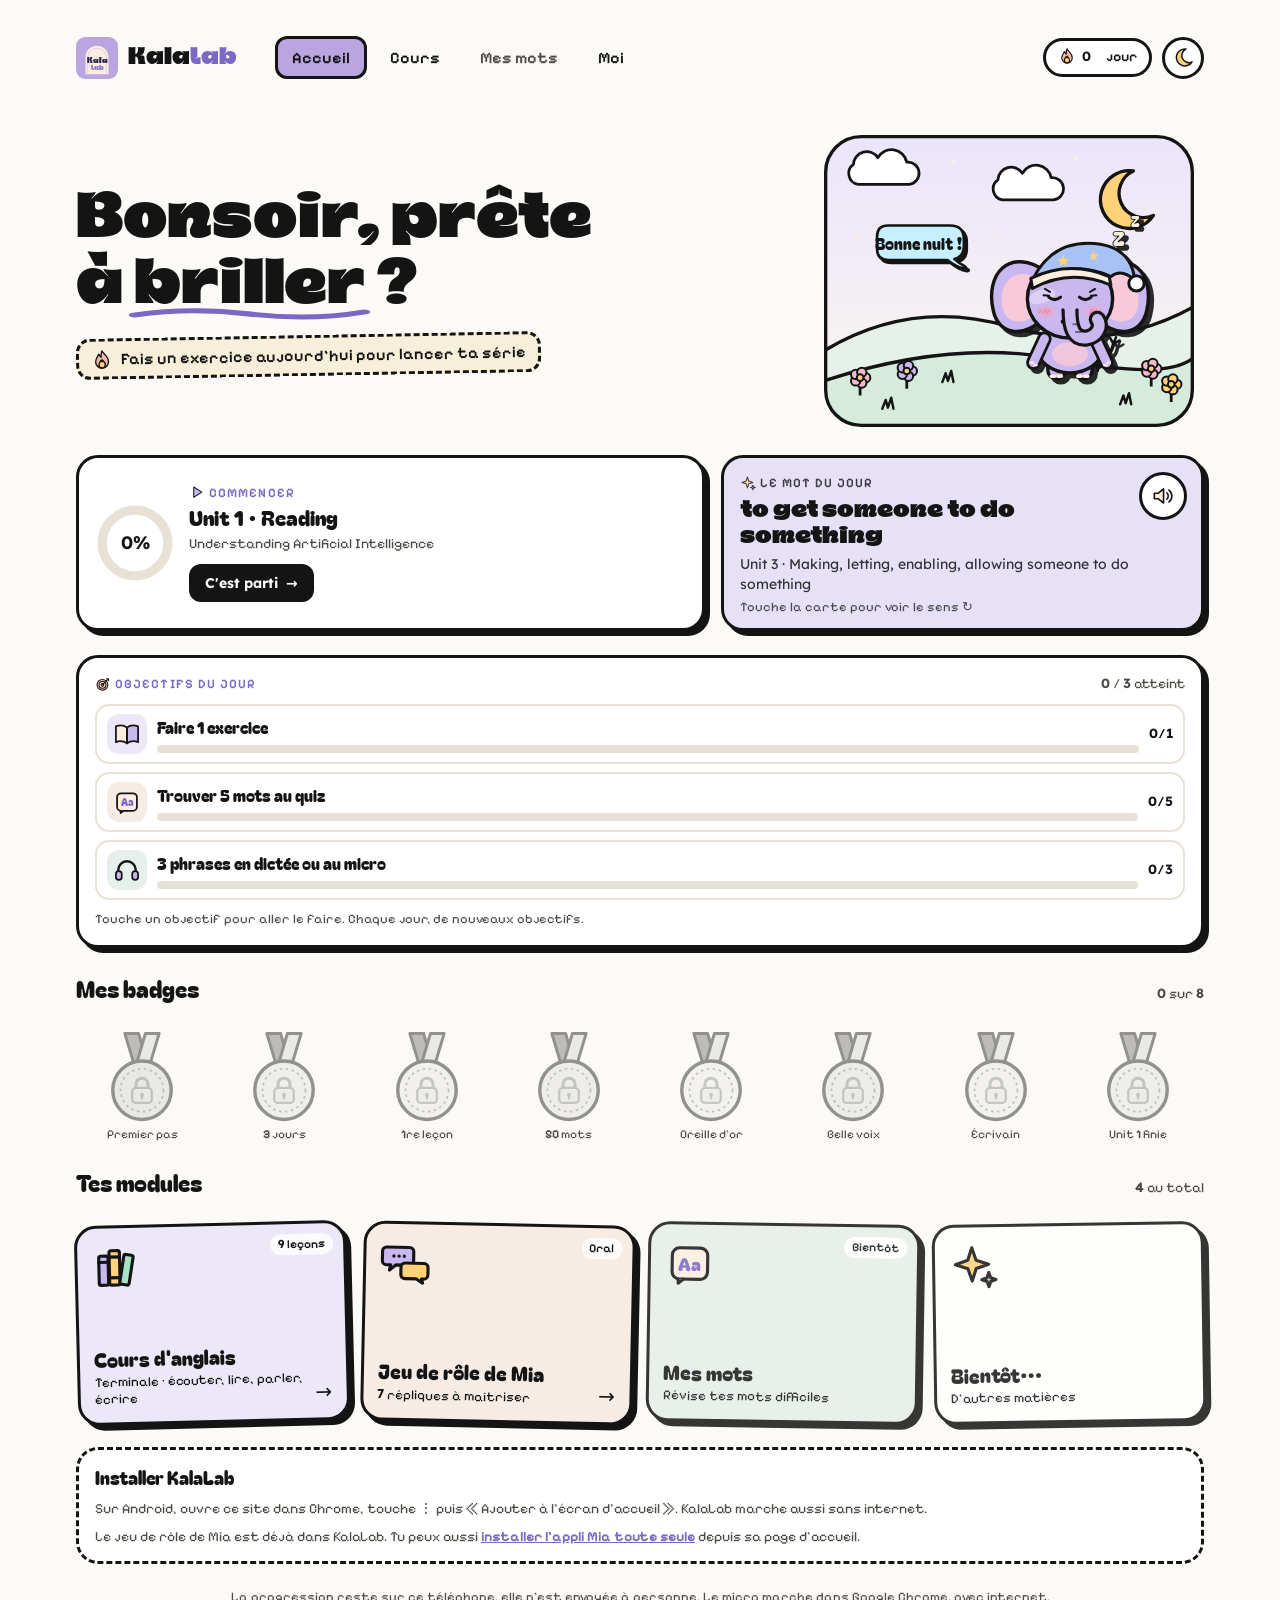
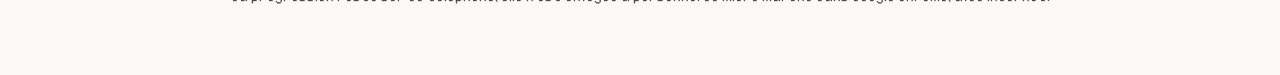
==== index.html @ b2f55d46 "Étape 2 : la page « Moi » Prénom (partagé avec la page de Mia), photo gardée sur le téléphone, choix" ====
<!DOCTYPE html>
<html lang="fr">
<head>
<meta charset="utf-8">
<meta name="viewport" content="width=device-width, initial-scale=1, viewport-fit=cover">
<title>KalaLab</title>
<meta name="description" content="KalaLab, le labo pour apprendre : cours d'anglais de Terminale et jeu de rôle de Mia.">
<meta name="theme-color" content="#fbfaf7" media="(prefers-color-scheme: light)">
<meta name="theme-color" content="#262d3b" media="(prefers-color-scheme: dark)">
<link rel="manifest" href="manifest.webmanifest">
<link rel="icon" href="icons/kalalab-192.png">
<link rel="apple-touch-icon" href="icons/kalalab-apple-touch.png">
<meta name="apple-mobile-web-app-title" content="KalaLab">
<script>
  // Old links to Mia's page (#sons, #son-3, #transfert=…) now open mia.html.
  if (location.hash.length > 1) location.replace("mia.html" + location.hash);
  // the theme chosen by hand wins over the phone's setting
  try { const t = localStorage.getItem("kalalab.theme"); if (t === "dark" || t === "light") document.documentElement.dataset.theme = t; } catch (e) {}
</script>
<link rel="preload" href="fonts/cikutra-black.otf" as="font" type="font/otf" crossorigin>
<link rel="stylesheet" href="css/kalalab.css">
</head>
<body>
<div class="app">
  <header class="top">
    <svg class="mark" viewBox="0 0 300 300" aria-hidden="true"><rect width="300" height="300" rx="66" fill="#b9a6e0"/><path d="M68 266 v-122 a82 82 0 0 1 164 0 v122z" fill="#fbeee0"/><path d="M84 266 v-120 a66 66 0 0 1 132 0 v120" fill="none" stroke="#b9a6e0" stroke-width="3"/><text x="150" y="186" text-anchor="middle" font-family="Cikutra" font-weight="900" font-size="54" fill="#2e2350">Kala</text><text x="150" y="238" text-anchor="middle" font-family="Cikutra" font-weight="900" font-size="46" fill="#8e7cc3">Lab</text></svg>
    <div class="brand">Kala<span>Lab</span></div>
    <nav class="topnav" aria-label="Menu">
      <a aria-current="page" href="./">Accueil</a><a href="anglais/">Cours</a><button data-soon="Mes mots">Mes mots</button><a href="moi.html">Moi</a>
    </nav>
    <div class="spacer"></div>
    <div class="pill" id="streakPill" title="Jours d'affilée"><span class="flame"><i data-ic="flame"></i></span> <span id="streakN">0</span>&nbsp;<span id="streakWord">jour</span></div>
    <button class="theme" id="theme" aria-label="Passer en mode sombre"></button>
  </header>

  <section class="hero" data-replay>
    <h1 id="hello">Salut, prête à <span class="hl">briller<svg viewBox="0 0 100 16" preserveAspectRatio="none" aria-hidden="true"><path d="M2 10 Q25 2 50 9 T98 7" fill="none" stroke-width="5" stroke-linecap="round"/></svg></span> ?</h1>
    <div class="stage" id="stage">
      <div class="kcorner" id="kcorner" aria-hidden="true"></div>
      <button class="hero-kali" id="heroKali" aria-label="Kali, toucher pour la faire sauter"></button>
      <span class="bubble" id="bubble"><svg viewBox="0 0 120 64" aria-hidden="true"><path d="M16 3 H88 Q104 3 104 19 V27 Q104 39 93 42 Q98.5 47 104.5 50 Q108.5 52 104 52.6 Q95.5 51.5 85 43 H16 Q3 43 3 30 V16 Q3 3 16 3 Z" style="fill: var(--sky); stroke: #141414" stroke-width="3" stroke-linejoin="round"/></svg><span class="bt" id="bubbleText">Hello!</span></span>
    </div>
    <p class="streak"><i data-ic="flame"></i><span id="streakMsg">Fais un exercice aujourd'hui pour lancer ta série</span></p>
  </section>

  <div class="cols">
    <a class="resume sticker" id="resume" data-replay href="anglais/">
      <span class="ring"><svg viewBox="0 0 78 78" aria-hidden="true"><circle class="track" cx="39" cy="39" r="32" fill="none" stroke-width="9"/><circle class="val" id="ring" cx="39" cy="39" r="32" fill="none" stroke-width="9" stroke-linecap="round"/></svg><b id="pct">0%</b></span>
      <span>
        <span class="eyebrow" style="display:block"><i data-ic="play"></i> <span id="resumeKicker">Commencer</span></span>
        <span class="ttl" id="resumeTitle">Unit 1 · Reading</span>
        <small id="resumeSub">Understanding Artificial Intelligence</small><br>
        <span class="go" id="resumeGo">C'est parti <span class="arr">→</span></span>
      </span>
    </a>
    <div class="flip" id="flip">
      <div class="flip-inner">
        <div class="face front" id="front" role="button" tabindex="0" aria-label="Le mot du jour. Toucher pour voir le sens.">
          <p class="eyebrow"><i data-ic="sparkle"></i> Le mot du jour</p>
          <p class="word" id="wodWord">…</p>
          <p class="ipa" id="wodLesson"></p>
          <p class="hint">Touche la carte pour voir le sens ↻</p>
          <button class="play" id="wodSay" aria-label="Écouter le mot"><i data-ic="speaker"></i></button>
        </div>
        <div class="face back" id="back" role="button" tabindex="-1" aria-label="Retourner la carte">
          <p class="eyebrow">Ça veut dire…</p>
          <p class="word" style="font-size:20px" id="wodDef"></p>
          <p class="ipa" id="wodEx"></p>
          <p class="hint">Touche pour retourner ↻</p>
          <button class="play" id="wodSayEx" aria-label="Écouter la phrase"><i data-ic="speaker"></i></button>
        </div>
      </div>
    </div>
  </div>

  <section class="goals sticker" id="goals" data-replay>
    <div class="goals-head"><p class="eyebrow"><i data-ic="target"></i> Objectifs du jour</p><small id="goalCount">0 / 3</small></div>
    <div class="goal-list" id="goalList"></div>
    <p class="goal-hint">Touche un objectif pour aller le faire. Chaque jour, de nouveaux objectifs.</p>
  </section>

  <div class="sec"><h2>Mes badges</h2><small id="badgeCount">0 sur 8</small></div>
  <div class="badges" id="badges"></div>

  <div class="sec"><h2>Tes modules</h2><small>4 au total</small></div>
  <div class="grid" data-replay>
    <a class="tile sticker" href="anglais/"><span class="tag" id="lessonCount">9 leçons</span><span class="ic"><i data-ic="books"></i></span><span><span class="ttl">Cours d'anglais</span><p>Terminale · écouter, lire, parler, écrire</p></span><span class="arr">→</span></a>
    <a class="tile sticker" href="mia.html"><span class="tag">Oral</span><span class="ic"><i data-ic="dialogue"></i></span><span><span class="ttl">Jeu de rôle de Mia</span><p>7 répliques à maîtriser</p></span><span class="arr">→</span></a>
    <button class="tile sticker soon" data-soon="Mes mots"><span class="tag">Bientôt</span><span class="ic"><i data-ic="letters"></i></span><span><span class="ttl">Mes mots</span><p>Révise tes mots difficiles</p></span></button>
    <button class="tile sticker soon" data-soon="D'autres matières"><span class="ic"><i data-ic="sparkle"></i></span><span><span class="ttl">Bientôt…</span><p>D'autres matières</p></span></button>
  </div>

  <div class="install-card" id="installCard">
    <div class="row2"><b>Installer KalaLab</b><button class="go" id="installBtn" hidden>Installer <span class="arr">→</span></button></div>
    <p id="installHow">Sur Android, ouvre ce site dans Chrome, touche ⋮ puis « Ajouter à l'écran d'accueil ». KalaLab marche aussi sans internet.</p>
    <p>Le jeu de rôle de Mia est déjà dans KalaLab. Tu peux aussi <a href="mia.html">installer l'appli Mia toute seule</a> depuis sa page d'accueil.</p>
  </div>
  <p class="foot">La progression reste sur ce téléphone, elle n'est envoyée à personne. Le micro marche dans Google Chrome, avec internet.</p>
</div>

<nav class="nav" aria-label="Menu">
  <span class="dot" id="dot"></span>
  <a aria-current="page" href="./"><b><i data-ic="home"></i></b>Accueil</a>
  <a href="anglais/"><b><i data-ic="books"></i></b>Cours</a>
  <button data-soon="Mes mots"><b><i data-ic="letters"></i></b>Mes mots</button>
  <a href="moi.html"><b id="navMe"><i data-ic="user"></i></b>Moi</a>
</nav>
<div class="reward" id="reward" hidden>
  <div class="reward-card" role="dialog" aria-modal="true" aria-labelledby="rewardTitle">
    <div class="rk" id="rewardKali"></div>
    <div class="rb" id="rewardBadge"></div>
    <h3 id="rewardTitle">Badge débloqué !</h3>
    <p id="rewardText"></p>
    <button class="go" id="rewardOk">Merci Kali ! <span class="arr">→</span></button>
  </div>
</div>
<div class="toast" id="toast" role="status" aria-live="polite"></div>
<canvas id="confetti" aria-hidden="true"></canvas>

<script src="js/icons.js"></script>
<script src="js/kali.js"></script>
<script src="js/activity.js"></script>
<script src="anglais/lessons.js"></script>
<script>
"use strict";
const $ = (s) => document.querySelector(s);
const root = document.documentElement;
const reduce = matchMedia("(prefers-reduced-motion: reduce)").matches;
document.head.insertAdjacentHTML("beforeend", `<style>${KALI_CSS}</style>`);
paintIcons();

let tt;
function toast(msg) { const t = $("#toast"); t.textContent = msg; fixDigits(t); t.classList.add("show"); clearTimeout(tt); tt = setTimeout(() => t.classList.remove("show"), 2200); }

// ---- light / dark: follows the phone; the moon button switches by hand and is remembered
const isDark = () => root.dataset.theme ? root.dataset.theme === "dark" : matchMedia("(prefers-color-scheme: dark)").matches;
const paintTheme = () => { const d = isDark(); $("#theme").innerHTML = icon(d ? "sun" : "moon"); $("#theme").setAttribute("aria-label", d ? "Passer en mode clair" : "Passer en mode sombre"); };
paintTheme();
$("#theme").addEventListener("click", () => {
  root.dataset.theme = isDark() ? "light" : "dark"; KL.write("theme", root.dataset.theme);
  try { localStorage.setItem("kalalab.theme", root.dataset.theme); } catch (e) {}
  $("#theme").classList.toggle("spin"); paintTheme(); document.body.classList.toggle("night", isDark() || late); toast(isDark() ? "Mode sombre" : "Mode clair");
});
matchMedia("(prefers-color-scheme: dark)").addEventListener("change", paintTheme);

// ---- greeting and Kali (she sleeps late in the evening)
const name = KL.firstName(), hour = new Date().getHours(), late = hour >= 21 || hour < 5;
const fem = KL.read("genre", "f") !== "m";
$("#hello").firstChild.textContent = (late ? "Bonsoir" : "Salut") + (name ? " " + name : "") + (fem ? ", prête à " : ", prêt à ");
$("#bubbleText").textContent = late ? "Bonne nuit !" : "Hello!"; $("#bubble").classList.toggle("long", late);
$("#heroKali").innerHTML = kali(late ? "dodo" : KL.read("outfit", "bonjour"));
$("#heroKali").addEventListener("click", () => kaliCheer($("#heroKali .kali")));


// ---- Kali's corner (shown when chosen): an island on phones, a little meadow on computers
const flower = (x, y, c) => `<g class="kc-flower"><path d="M${x} ${y} v-14" stroke="#141414" stroke-width="2.5"/><g transform="translate(${x} ${y - 16})">${[0, 72, 144, 216, 288].map((a) => `<circle cx="${(5 * Math.cos(a * Math.PI / 180)).toFixed(1)}" cy="${(5 * Math.sin(a * Math.PI / 180)).toFixed(1)}" r="4.2" fill="${c}" stroke="#141414" stroke-width="1.8"/>`).join("")}<circle r="3" fill="#ffd27a" stroke="#141414" stroke-width="1.8"/></g></g>`;
const tuft = (x, y) => `<path d="M${x} ${y} l3 -8 l2 7 l3 -9 l2 10" fill="none" stroke="#141414" stroke-width="2.2" stroke-linecap="round" stroke-linejoin="round"/>`;
const cloud = (x, y, cls) => `<g class="kc-cloud ${cls}"><path d="M${x} ${y} a12 12 0 0 1 22 -6 a14 14 0 0 1 26 4 a10 10 0 0 1 2 20 h-46 a10 10 0 0 1 -4 -18 z" fill="#fff" stroke="#141414" stroke-width="2.5" stroke-linejoin="round"/></g>`;
$("#kcorner").innerHTML = `
<svg class="kc-mob" viewBox="0 0 400 214" preserveAspectRatio="xMidYMax slice">
  <defs><linearGradient id="kcSkyM" x1="0" y1="0" x2="0" y2="1"><stop offset="0" class="kc-s1"/><stop offset="1" class="kc-s2"/></linearGradient>
    <radialGradient id="kcGlow"><stop offset="0" stop-color="#ffd27a" stop-opacity=".55"/><stop offset="1" stop-color="#ffd27a" stop-opacity="0"/></radialGradient></defs>
  <rect width="400" height="214" fill="url(#kcSkyM)"/>
  <g class="kc-sun"><circle cx="318" cy="52" r="46" fill="url(#kcGlow)"/><g class="rays"><path d="M318 22 v-10 M318 82 v10 M288 52 h-10 M348 52 h10 M297 31 l-7 -7 M339 73 l7 7 M339 31 l7 -7 M297 73 l-7 7" stroke="#141414" stroke-width="3" stroke-linecap="round"/></g><circle cx="318" cy="52" r="18" fill="#ffd27a" stroke="#141414" stroke-width="3"/></g>
  <g class="kc-moon"><path d="M322 30 a22 22 0 1 0 16 34 a17 17 0 0 1 -16 -34 z" fill="#ffd27a" stroke="#141414" stroke-width="3" stroke-linejoin="round"/></g>
  <g class="kc-stars" fill="#fbeee0"><circle cx="70" cy="40" r="2.4"/><circle cx="130" cy="22" r="2"/><circle cx="250" cy="30" r="2.4"/><circle cx="370" cy="110" r="2"/><circle cx="40" cy="100" r="1.8"/></g>
  ${cloud(16, 28, "")}${cloud(214, 28, "two")}
  <path class="kc-h2" d="M-10 170 Q90 128 200 150 T410 140 V214 H-10 Z" stroke="#141414" stroke-width="3" stroke-linejoin="round"/>
  <path class="kc-h1" d="M-10 192 Q110 160 230 178 T410 176 V214 H-10 Z" stroke="#141414" stroke-width="3" stroke-linejoin="round"/>
  ${flower(70, 200, "var(--petal)")}${flower(110, 192, "#c9b8f0")}${flower(330, 196, "var(--petal)")}${flower(360, 204, "#ffd27a")}
  ${tuft(150, 190)}${tuft(40, 206)}${tuft(300, 194)}
</svg>
<svg class="kc-desk" viewBox="0 0 340 270">
  <defs><clipPath id="kcClip"><rect x="5" y="5" width="330" height="260" rx="32"/></clipPath>
    <linearGradient id="kcSky" x1="0" y1="0" x2="0" y2="1"><stop offset="0" class="kc-s1"/><stop offset="1" class="kc-s2"/></linearGradient></defs>
  <rect x="5" y="5" width="330" height="260" rx="32" fill="url(#kcSky)"/>
  <g clip-path="url(#kcClip)">
    <g class="kc-sun"><g class="rays"><path d="M276 26 v-12 M276 94 v12 M242 60 h-12 M310 60 h12 M252 36 l-8 -8 M300 84 l8 8 M300 36 l8 -8 M252 84 l-8 8" stroke="#141414" stroke-width="3" stroke-linecap="round"/></g><circle cx="276" cy="60" r="22" fill="#ffd27a" stroke="#141414" stroke-width="3"/></g>
    <g class="kc-moon"><path d="M282 36 a26 26 0 1 0 18 40 a20 20 0 0 1 -18 -40 z" fill="#ffd27a" stroke="#141414" stroke-width="3" stroke-linejoin="round"/></g>
    <g class="kc-stars" fill="#fbeee0"><circle cx="60" cy="40" r="2.5"/><circle cx="120" cy="28" r="2"/><circle cx="190" cy="50" r="2.5"/><circle cx="230" cy="24" r="2"/><circle cx="34" cy="96" r="2"/><circle cx="160" cy="92" r="1.8"/></g>
    ${cloud(30, 30, "")}${cloud(160, 44, "two")}
    <path class="kc-h2" d="M0 200 Q80 150 170 176 T340 156 V270 H0 Z" stroke="#141414" stroke-width="3" stroke-linejoin="round"/>
    <path class="kc-h1" d="M0 226 Q120 186 220 206 T340 200 V270 H0 Z" stroke="#141414" stroke-width="3" stroke-linejoin="round"/>
    ${flower(36, 238, "var(--petal)")}${flower(78, 232, "#c9b8f0")}${flower(298, 230, "var(--petal)")}${flower(316, 244, "#ffd27a")}
    ${tuft(110, 226)}${tuft(56, 250)}${tuft(270, 246)}${tuft(240, 216)}
  </g>
  <rect x="5" y="5" width="330" height="260" rx="32" fill="none" stroke="#141414" stroke-width="3"/>
</svg>`;
if (KL.read("corner", true)) document.body.classList.add("corner");
if (isDark() || late) document.body.classList.add("night");

// ---- the user's photo in the menu
const photo = KL.read("photo", null);
if (photo && /^data:image\/(jpeg|png|webp);base64,/.test(photo)) $("#navMe").innerHTML = `<img class="me-mini" src="${photo}" alt="">`;

// ---- streak
const streak = KL.streak(), today = KL.todayCounts();
const didToday = (today.ex + today.words + today.dict + today.speak + today.write) > 0;
$("#streakN").textContent = streak; $("#streakWord").textContent = streak > 1 ? "jours" : "jour";
$("#streakMsg").textContent = didToday ? (streak > 1 ? `Bravo, ${streak} jours d'affilée ! Ta série continue` : "Bravo, ta série a commencé aujourd'hui !")
  : streak ? `Encore 1 exercice aujourd'hui pour garder ta série de ${streak} jour${streak > 1 ? "s" : ""}` : "Fais un exercice aujourd'hui pour lancer ta série";

// ---- English course progress (same rules as the course page)
let P = {}; try { P = JSON.parse(localStorage.getItem("anglais-progress-v1") || "{}") || {}; } catch (e) {}
function lessonPercent(L) {
  const p = P[L.id]; if (!p) return 0; const parts = [];
  (L.exercises || []).forEach((_, i) => parts.push(((p.ex || {})[i] || 0) / 100));
  if (L.vocab) parts.push((p.vocab || 0) / 100);
  if (L.dictation) parts.push(Object.keys(p.dict || {}).length / L.dictation.length);
  if (L.speak) parts.push(Object.keys(p.speak || {}).length / L.speak.length);
  if (L.writing) parts.push(p.write ? 1 : 0);
  return parts.length ? Math.round(100 * parts.reduce((a, b) => a + Math.min(1, b), 0) / parts.length) : 0;
}
$("#lessonCount").textContent = `${LESSONS.length} leçons`;

// ---- continue card: the last lesson opened, or the first one not finished
const lastId = KL.read("last", null);
let cur = LESSONS.find((l) => l.id === lastId);
if (!cur || lessonPercent(cur) >= 100) cur = LESSONS.find((l) => lessonPercent(l) < 100) || LESSONS[0];
const curPct = lessonPercent(cur), unitNo = cur.unit.replace("u", "");
$("#resume").href = `anglais/#/l/${cur.id}`;
$("#resumeKicker").textContent = curPct ? "Continuer" : "Commencer";
$("#resumeTitle").textContent = `Unit ${unitNo} · ${cur.title.replace(/^Lesson \d+ · /, "")}`;
$("#resumeSub").textContent = cur.topic;
$("#resumeGo").firstChild.textContent = curPct ? "On reprend " : "C'est parti ";
const ring = $("#ring"), pct = $("#pct"), FULL = 201;
let ringTimer;
function playRing() {
  cancelAnimationFrame(ringTimer);
  if (reduce) { ring.style.strokeDashoffset = FULL * (1 - curPct / 100); pct.textContent = curPct + "%"; return; }
  const t0 = performance.now(), dur = 1300;
  (function step(t) { const k = Math.min(1, (t - t0) / dur), v = curPct * (1 - Math.pow(1 - k, 3));
    ring.style.strokeDashoffset = FULL * (1 - v / 100); pct.textContent = Math.round(v) + "%"; if (k < 1) ringTimer = requestAnimationFrame(step); })(t0);
}
playRing();
$("#resume").addEventListener("mouseenter", playRing);

// ---- word of the day: one word from the course, a new one each day
const WORDS = LESSONS.flatMap((l) => (l.vocab || []).map((v) => ({ w: v[0], d: v[1], ex: v[2], lesson: l })));
const dayNo = Math.floor(new Date(KL.today() + "T12:00:00").getTime() / 864e5);
const wod = WORDS[(dayNo * 7) % WORDS.length];
$("#wodWord").textContent = wod.w; $("#wodLesson").textContent = `Unit ${wod.lesson.unit.replace("u", "")} · ${wod.lesson.topic}`;
$("#wodDef").textContent = wod.d; $("#wodEx").textContent = wod.ex ? `« ${wod.ex} »` : "";
if (wod.w.length > 14) $("#wodWord").style.fontSize = "24px";
const flip = $("#flip");
function turn(on) { flip.classList.toggle("on", on); $("#front").tabIndex = on ? -1 : 0; $("#back").tabIndex = on ? 0 : -1; }
$("#front").addEventListener("click", () => turn(true)); $("#back").addEventListener("click", () => turn(false));
["#front", "#back"].forEach((s) => $(s).addEventListener("keydown", (e) => { if (e.target === $(s) && (e.key === "Enter" || e.key === " ")) { e.preventDefault(); turn(s === "#front"); } }));
let voice = null;
const pickVoice = () => { const vs = "speechSynthesis" in window ? speechSynthesis.getVoices() : []; voice = vs.find((v) => /^en[-_]GB/i.test(v.lang)) || vs.find((v) => /^en/i.test(v.lang)) || null; };
if ("speechSynthesis" in window) { pickVoice(); speechSynthesis.onvoiceschanged = pickVoice; }
function say(text, btn) {
  btn.classList.remove("ping"); void btn.offsetWidth; btn.classList.add("ping");
  if (!("speechSynthesis" in window)) return toast("Ce navigateur ne sait pas lire à voix haute. Essaie avec Chrome.");
  speechSynthesis.cancel(); const u = new SpeechSynthesisUtterance(text); u.lang = voice ? voice.lang : "en-GB"; if (voice) u.voice = voice; u.rate = .85; speechSynthesis.speak(u);
}
$("#wodSay").addEventListener("click", (e) => { e.stopPropagation(); say(wod.w, e.currentTarget); });
$("#wodSayEx").addEventListener("click", (e) => { e.stopPropagation(); say(wod.ex || wod.w, e.currentTarget); });

// ---- daily goals, measured from what was really done today
const GOALS = [
  { ic: "bookopen", label: "Faire 1 exercice", have: today.ex, need: 1, go: `anglais/#/l/${cur.id}/ex` },
  { ic: "letters", label: "Trouver 5 mots au quiz", have: today.words, need: 5, go: `anglais/#/l/${cur.id}/vocab` },
  { ic: "headphones", label: "3 phrases en dictée ou au micro", have: today.dict + today.speak, need: 3, go: `anglais/#/l/${cur.id}/ecoute` },
];
$("#goalList").innerHTML = GOALS.map((g) => { const done = g.have >= g.need, w = Math.min(100, Math.round(100 * g.have / g.need));
  return `<a class="goal ${done ? "done" : ""}" href="${g.go}"><span class="gi">${icon(g.ic)}</span><span class="gt">${g.label}<span class="bar"><i style="width:${w}%"></i></span></span><span class="gs">${done ? icon("check") : `${Math.min(g.have, g.need)}/${g.need}`}</span></a>`; }).join("");
const goalsDone = GOALS.filter((g) => g.have >= g.need).length;
$("#goalCount").textContent = `${goalsDone} / 3 atteint${goalsDone > 1 ? "s" : ""}`;

// ---- badges, earned from the real progress
const T = KL.read("totals", {}), best = Math.max(KL.read("bestStreak", 0), streak);
const u1 = LESSONS.filter((l) => l.unit === "u1");
const BADGES = [
  ["first", "flag", "Premier pas", "#d9cdf6", "Ton premier exercice", (T.ex || 0) + (T.words || 0) + (T.dict || 0) + (T.speak || 0) > 0],
  ["streak3", "flame", "3 jours", "#ffd9c4", "3 jours d'affilée", best >= 3],
  ["lesson", "bookopen", "1re leçon", "#cfeee0", "Une leçon finie à 100 %", LESSONS.some((l) => lessonPercent(l) >= 100)],
  ["words50", "letters", "50 mots", "#d3e0fb", "50 mots trouvés au quiz", (T.words || 0) >= 50],
  ["ear", "headphones", "Oreille d'or", "#ffe9b0", "20 dictées réussies", (T.dict || 0) >= 20],
  ["voice", "mic", "Belle voix", "#f8d3e1", "20 phrases bien dites au micro", (T.speak || 0) >= 20],
  ["writer", "pencil", "Écrivain", "#dcefc6", "Un texte écrit en entier", (T.write || 0) >= 1],
  ["unit1", "trophy", "Unit 1 finie", "#f3dfb0", "Toute l'Unit 1 à 100 %", u1.every((l) => lessonPercent(l) >= 100)],
];
const medal = (ic, col) => `<svg viewBox="0 0 100 110" aria-hidden="true"><path d="M30 4 h16 l10 34 -14 6z" fill="#7b68c4" stroke="#141414" stroke-width="3.5" stroke-linejoin="round"/><path d="M70 4 h-16 l-10 34 14 6z" fill="#ffd27a" stroke="#141414" stroke-width="3.5" stroke-linejoin="round"/>
  <circle cx="50" cy="70" r="34" fill="${col}" stroke="#141414" stroke-width="4"/><circle cx="50" cy="70" r="25" fill="none" stroke="#141414" stroke-width="2" stroke-dasharray="3 4" opacity=".5"/>
  ${icon(ic, "mi").replace("<svg ", '<svg x="29" y="49" width="42" height="42" ')}</svg>`;
const seen = KL.read("badgesSeen", []);
const fresh = BADGES.filter((b) => b[5] && !seen.includes(b[0]));
function drawBadges(newId) {
  $("#badges").innerHTML = BADGES.map(([id, ic, name, col, how, got]) => `<button class="badge ${got ? "" : "locked"} ${id === newId ? "new" : ""}" data-b="${id}">${medal(got ? ic : "lock", col)}<span>${name}</span></button>`).join("");
  $("#badgeCount").textContent = `${BADGES.filter((b) => b[5]).length} sur ${BADGES.length}`;
  document.querySelectorAll(".badge").forEach((b) => b.addEventListener("click", () => {
    const B = BADGES.find((x) => x[0] === b.dataset.b); toast(B[5] ? `« ${B[2]} » : ${B[4]}` : `Pour gagner « ${B[2]} » : ${B[4]}`);
  }));
  fixDigits($("#badges")); fixDigits($("#badgeCount"));
}
drawBadges();
// a new badge since last time: Kali comes to celebrate it
function showReward(i) {
  if (i >= fresh.length) return;
  const [id, ic, name, col, how] = fresh[i];
  $("#rewardKali").innerHTML = kali("diplomee"); $("#rewardBadge").innerHTML = medal(ic, col);
  $("#rewardText").textContent = `Nouveau badge : « ${name} ». ${how}. Continue comme ça !`; fixDigits($("#rewardText"));
  $("#reward").hidden = false; $("#rewardOk").focus();
  setTimeout(() => { kaliCheer($("#rewardKali .kali")); const r = $("#rewardBadge").getBoundingClientRect(); confetti(r.left + r.width / 2, r.top + r.height / 2); }, 350);
  $("#rewardOk").onclick = () => { $("#reward").hidden = true; seen.push(id); KL.write("badgesSeen", seen); drawBadges(id); setTimeout(() => showReward(i + 1), 500); };
}
if (fresh.length) setTimeout(() => showReward(0), 900);

// ---- things that arrive in the next steps
document.querySelectorAll("[data-soon]").forEach((b) => b.addEventListener("click", () => {
  const t = b.dataset.soon; if (b.classList.contains("tile")) { b.classList.remove("jump"); void b.offsetWidth; b.classList.add("jump"); }
  toast(t === "D'autres matières" ? "D'autres matières arrivent bientôt" : `« ${t} » arrive très bientôt`);
}));

// ---- animations replay when a block comes back on screen
const io = new IntersectionObserver((entries) => entries.forEach((en) => {
  const el = en.target;
  if (en.isIntersecting) { el.classList.remove("in"); void el.offsetWidth; el.classList.add("in");
    if (el.id === "resume") playRing();
    if (el.classList.contains("hero") && !late) setTimeout(() => kaliWave(el.querySelector(".kali")), 400); }
  else el.classList.remove("in");
}), { threshold: .35 });
document.querySelectorAll("[data-replay]").forEach((el) => io.observe(el));

// ---- install
let deferred = null;
window.addEventListener("beforeinstallprompt", (e) => { e.preventDefault(); deferred = e; $("#installBtn").hidden = false; $("#installHow").textContent = "Une icône KalaLab sur ton écran d'accueil. Elle s'ouvre en plein écran et marche aussi sans internet."; });
$("#installBtn").addEventListener("click", async () => { if (!deferred) return; deferred.prompt(); await deferred.userChoice; deferred = null; $("#installBtn").hidden = true; });
if (matchMedia("(display-mode: standalone)").matches) $("#installCard").hidden = true;

// Pixelify's 5 looks like an S: digits inside pixel text use the body face
function fixDigits(el = document.body) {
  const w = document.createTreeWalker(el, NodeFilter.SHOW_TEXT), nodes = [];
  while (w.nextNode()) { const n = w.currentNode, pe = n.parentElement;
    if (/\d/.test(n.nodeValue) && pe && !pe.classList.contains("dg") && !pe.closest("svg, #pct") && getComputedStyle(pe).fontFamily.includes("Pixelify")) nodes.push(n); }
  nodes.forEach((n) => { const f = document.createDocumentFragment();
    n.nodeValue.split(/(\d+)/).forEach((part, i) => { if (!part) return; if (i % 2) { const sp = document.createElement("span"); sp.className = "dg"; sp.textContent = part; f.append(sp); } else f.append(part); });
    n.replaceWith(f); });
}
document.fonts.ready.then(() => fixDigits());

// a small confetti burst
function confetti(x, y) {
  if (reduce) return;
  const c = $("#confetti"), ctx = c.getContext("2d"), dpr = devicePixelRatio || 1;
  c.width = innerWidth * dpr; c.height = innerHeight * dpr; ctx.setTransform(dpr, 0, 0, dpr, 0, 0);
  const css = getComputedStyle(root), cols = ["--t1", "--t2", "--t3", "--lilac", "--accent", "--butter"].map((v) => css.getPropertyValue(v).trim());
  const bits = Array.from({ length: 70 }, () => ({ x, y, vx: (Math.random() - .5) * 11, vy: -Math.random() * 11 - 3, r: Math.random() * 6 + 4, a: Math.random() * 6, c: cols[Math.floor(Math.random() * cols.length)] }));
  let f = 0;
  (function step() {
    ctx.clearRect(0, 0, innerWidth, innerHeight);
    bits.forEach((b) => { b.x += b.vx; b.y += b.vy; b.vy += .35; b.a += .2; ctx.save(); ctx.translate(b.x, b.y); ctx.rotate(b.a); ctx.fillStyle = b.c; ctx.fillRect(-b.r / 2, -b.r / 4, b.r, b.r / 2); ctx.restore(); });
    if (++f < 90) requestAnimationFrame(step); else ctx.clearRect(0, 0, innerWidth, innerHeight);
  })();
}

if ("serviceWorker" in navigator && location.protocol === "https:") navigator.serviceWorker.register("sw.js").catch(() => {});
</script>
</body>
</html>
---- css/kalalab.css ----
/* KalaLab: shared look of the home page and the "Moi" page */
@font-face { font-family: "Cikutra"; font-weight: 900; src: url(../fonts/cikutra-black.otf) format("opentype"); font-display: swap; }
@font-face { font-family: "Cikutra"; font-weight: 700; src: url(../fonts/cikutra-bold.otf) format("opentype"); font-display: swap; }
@font-face { font-family: "Bagel Fat One"; src: url(../fonts/bagel-fat-one.woff2) format("woff2"); font-display: swap; }
@font-face { font-family: "Pixelify Sans"; font-weight: 400; src: url(../fonts/pixelify-sans-400.woff2) format("woff2"); font-display: swap; }
@font-face { font-family: "Pixelify Sans"; font-weight: 600; src: url(../fonts/pixelify-sans-600.woff2) format("woff2"); font-display: swap; }
@font-face { font-family: "Pixelify Sans"; font-weight: 700; src: url(../fonts/pixelify-sans-700.woff2) format("woff2"); font-display: swap; }
@font-face { font-family: "Lexend"; font-weight: 400; src: url(../fonts/lexend-400.woff2) format("woff2"); font-display: swap; }
@font-face { font-family: "Lexend"; font-weight: 600; src: url(../fonts/lexend-600.woff2) format("woff2"); font-display: swap; }
@font-face { font-family: "Lexend"; font-weight: 700; src: url(../fonts/lexend-700.woff2) format("woff2"); font-display: swap; }

/* Layout: one column of stickers on phones; on wide screens the menu moves to the top and cards sit side by side.
   Light = "pop" (cream paper, ink borders, offset shadows). Dark = "ardoise douce" (slate, chalk pastels).
   Type: Cikutra for the greeting, a fat display face for card titles, Pixelify Sans for small "screen" text. */
:root {
  --bg: #fbfaf7; --fg: #141414; --muted: #4d4a45; --card: #ffffff; --line: #141414; --shadow: #141414;
  --t1: #ece8f8; --t2: #f6ece4; --t3: #e6efe9; --lilac: #e7e1f7; --butter: #f7efd9; --sky: #c6f0ff;
  --accent: #7b68c4; --track: #e8e2d6; --chip: #ffffff; --tile-ink: #141414; --bw: 3px;
  --nav-bg: #fffdf6; --nav-fg: #141414; --nav-line: #141414; --nav-pill: #b9a6e0;
  --display: "Cikutra", "Arial Black", system-ui, sans-serif;
  --title: "Bagel Fat One", "Cikutra", "Arial Black", system-ui, sans-serif;
  --pixel: "Pixelify Sans", "Courier New", monospace;
  --body: "Lexend", "Segoe UI", system-ui, sans-serif;
}
@media (prefers-color-scheme: dark) { :root:not([data-theme="light"]) {
  --bg: #262d3b; --fg: #f4f1ea; --muted: #c9c6d6; --card: #2f3747; --line: #4a5468; --shadow: transparent;
  --t1: #bdb3dc; --t2: #dcc2b2; --t3: #b3cdbf; --lilac: #b9a6e0; --butter: #ffd27a; --sky: #9be3c4;
  --accent: #c3b3f0; --track: #3c4558; --chip: #2f3747; --tile-ink: #1c2230;
  --nav-bg: #f4f1ea; --nav-fg: #262d3b; --nav-line: transparent; --nav-pill: #b9a6e0; color-scheme: dark; } }
:root[data-theme="dark"] {
  --bg: #262d3b; --fg: #f4f1ea; --muted: #c9c6d6; --card: #2f3747; --line: #4a5468; --shadow: transparent;
  --t1: #bdb3dc; --t2: #dcc2b2; --t3: #b3cdbf; --lilac: #b9a6e0; --butter: #ffd27a; --sky: #9be3c4;
  --accent: #c3b3f0; --track: #3c4558; --chip: #2f3747; --tile-ink: #1c2230;
  --nav-bg: #f4f1ea; --nav-fg: #262d3b; --nav-line: transparent; --nav-pill: #b9a6e0; color-scheme: dark; }
* { box-sizing: border-box; }
body { background: var(--bg); color: var(--fg); font-family: var(--body); font-size: 16px; line-height: 1.45; transition: background .4s, color .4s; }
p { margin: 0; }
button { font: inherit; color: inherit; cursor: pointer; border: 0; background: none; padding: 0; text-align: left; }
:focus-visible { outline: 3px solid var(--accent); outline-offset: 3px; border-radius: 12px; }
.app { max-width: 1160px; margin: 0 auto; display: grid; gap: 18px;
  padding-block: 16px 120px; padding-left: max(16px, env(safe-area-inset-left, 0px)); padding-right: max(16px, env(safe-area-inset-right, 0px)); }

/* top bar */
.top { display: flex; align-items: center; gap: 10px; }
.mark { width: 42px; height: 42px; flex: none; transition: transform .5s cubic-bezier(.34,1.56,.64,1); }
.mark:hover { transform: rotate(-8deg) scale(1.08); }
.brand { font-family: var(--display); font-weight: 900; font-size: 24px; }
.brand span { color: var(--accent); }
.spacer { flex: 1; }
.pill { display: flex; align-items: center; gap: 6px; font-family: var(--pixel); font-weight: 600; font-size: 14px; padding: 6px 12px; border-radius: 99px;
  background: var(--chip); border: var(--bw) solid var(--line); }
.flame { display: inline-block; transform-origin: 50% 90%; animation: flicker 1.6s ease-in-out infinite; }
@keyframes flicker { 0%,100% { transform: rotate(-6deg) scale(1); } 50% { transform: rotate(6deg) scale(1.12); } }
.theme { width: 42px; height: 42px; border-radius: 50%; display: grid; place-items: center; font-size: 19px;
  background: var(--chip); border: var(--bw) solid var(--line); transition: transform .5s cubic-bezier(.34,1.56,.64,1); }
.theme:hover { transform: rotate(25deg); }
.theme.spin { transform: rotate(360deg); }
.topnav { display: none; }

/* hero */
.hero { position: relative; padding-top: 6px; display: grid; gap: 16px; justify-items: start; }
.hero h1 { font-family: var(--display); font-weight: 900; font-size: clamp(32px, 8.8vw, 64px); line-height: 1.02; margin: 0; text-wrap: balance; max-width: 15ch; }
.hl { position: relative; white-space: nowrap; }
.hl svg { position: absolute; left: -4px; bottom: -10px; width: calc(100% + 8px); height: 16px; overflow: visible; }
.hl path { stroke: var(--accent); stroke-dasharray: 120; stroke-dashoffset: 0; }
.hero.in .hl path { animation: draw .9s .35s ease-out backwards; }
@keyframes draw { from { stroke-dashoffset: 120; } to { stroke-dashoffset: 0; } }
.streak { font-family: var(--pixel); font-size: 16px; font-weight: 600; display: inline-flex; align-items: center; gap: 8px;
  background: var(--butter); color: var(--tile-ink); border: var(--bw) dashed var(--line); border-radius: 14px; padding: 6px 12px; transform: rotate(-1deg); }
.hero.in .streak { animation: slide-in .6s .6s cubic-bezier(.34,1.56,.64,1) backwards; }
@keyframes slide-in { from { transform: translateX(-24px) rotate(-1deg); } }
  transform: rotate(7deg); animation: bob 3s ease-in-out infinite; }
@keyframes bob { 0%,100% { transform: rotate(7deg) translateY(0); } 50% { transform: rotate(4deg) translateY(-6px); } }
.spark { position: absolute; right: 150px; top: -14px; width: 32px; height: 32px; color: var(--fg); opacity: .55; animation: twinkle 2.4s ease-in-out infinite; }
@keyframes twinkle { 0%,100% { transform: scale(.85) rotate(0); opacity: .35; } 50% { transform: scale(1.1) rotate(20deg); opacity: .7; } }

/* shared sticker press: the whole card moves, its shadow follows */
.sticker { border: var(--bw) solid var(--line); border-radius: 22px; box-shadow: 5px 5px 0 var(--shadow);
  transition: transform .35s cubic-bezier(.34,1.56,.64,1), box-shadow .25s ease; }
.sticker:active { transform: translate(4px, 4px) rotate(0deg) !important; box-shadow: 1px 1px 0 var(--shadow); transition-duration: .08s; }
@media (hover: hover) {
  .sticker:hover { transform: translateY(-5px) rotate(0deg); box-shadow: 8px 10px 0 var(--shadow); }
}

.cols { display: grid; gap: 16px; }
.eyebrow { font-family: var(--pixel); font-size: 13px; font-weight: 600; letter-spacing: .08em; text-transform: uppercase; color: var(--accent); }

/* continue card: the whole card is the button */
.resume { background: var(--card); padding: 16px; display: grid; grid-template-columns: auto 1fr; gap: 14px; align-items: center; width: 100%; }
.ring { width: 80px; height: 80px; position: relative; }
.ring svg { width: 100%; height: 100%; transform: rotate(-90deg); }
.ring .track { stroke: var(--track); }
.ring .val { stroke: var(--accent); stroke-dasharray: 201; stroke-dashoffset: 110.55; }
.ring b { position: absolute; inset: 0; display: grid; place-items: center; font-family: var(--body); font-weight: 700; font-size: 18px; font-variant-numeric: tabular-nums; }
.resume .ttl { display: block; margin: 2px 0 2px; font-family: var(--title); font-weight: 400; font-size: 21px; line-height: 1.15; }
.resume small { font-family: var(--pixel); color: var(--muted); font-size: 14px; }
.go { margin-top: 10px; display: inline-flex; align-items: center; gap: 8px; font-weight: 700; font-size: 14px; padding: 9px 16px; border-radius: 12px;
  background: var(--fg); color: var(--bg); }
.go .arr { display: inline-block; animation: nudge 1.8s ease-in-out infinite; }
@keyframes nudge { 0%,60%,100% { transform: translateX(0); } 30% { transform: translateX(6px); } }
@media (hover: hover) { .resume:hover .arr { animation-duration: .7s; } }

/* word of the day: the whole card flips, speaker included */
.flip { perspective: 900px; min-height: 176px; }
.flip-inner { position: relative; min-height: 176px; height: 100%; transition: transform .7s cubic-bezier(.22,1,.36,1); transform-style: preserve-3d; }
.flip.on .flip-inner { transform: rotateY(180deg); }
.face { position: absolute; inset: 0; backface-visibility: hidden; -webkit-backface-visibility: hidden; border-radius: 22px; padding: 16px 72px 16px 16px;
  border: var(--bw) solid var(--line); box-shadow: 5px 5px 0 var(--shadow); background: var(--lilac); color: var(--tile-ink);
  display: grid; align-content: start; gap: 4px; cursor: pointer; }
.face.back { transform: rotateY(180deg); background: var(--butter); }
.face .eyebrow { color: inherit; opacity: .8; }
.word { font-family: var(--display); font-weight: 900; font-size: 32px; line-height: 1.1; }
.ipa { font-size: 14px; opacity: .85; }
.hint { font-family: var(--pixel); font-size: 13px; opacity: .75; margin-top: auto; }
.play { position: absolute; right: 14px; top: 14px; width: 48px; height: 48px; border-radius: 50%; background: var(--tile-ink); color: #fff;
  display: grid; place-items: center; font-size: 18px; transition: transform .2s; }
.play:active { transform: scale(.88); }
.play.ping::after { content: ""; position: absolute; inset: 0; border-radius: 50%; border: 3px solid var(--tile-ink); animation: ping .8s ease-out; }
@keyframes ping { from { transform: scale(1); opacity: .8; } to { transform: scale(1.8); opacity: 0; } }

/* modules */
.sec { display: flex; justify-content: space-between; align-items: baseline; gap: 12px; flex-wrap: wrap; }
.sec h2 { margin: 0; font-family: var(--title); font-weight: 400; font-size: 23px; }
.sec small { font-family: var(--pixel); color: var(--muted); font-size: 14px; }
.grid { display: grid; grid-template-columns: 1fr 1fr; gap: 14px; }
.tile { --r: 0deg; padding: 14px; min-height: 156px; display: grid; align-content: space-between; color: var(--tile-ink); position: relative; transform: rotate(var(--r)); }
.tile:nth-child(1) { background: var(--t1); --r: -1.4deg; --d: .05s; }
.tile:nth-child(2) { background: var(--t2); --r: 1.2deg; --d: .15s; }
.tile:nth-child(3) { background: var(--t3); --r: .9deg; --d: .25s; }
.tile:nth-child(4) { background: var(--card); color: var(--fg); --r: -.9deg; --d: .35s; }
.grid.in .tile { animation: pop-in .6s var(--d) cubic-bezier(.34,1.56,.64,1) backwards; }
@keyframes pop-in { from { transform: translateY(22px) scale(.9) rotate(var(--r)); } }
.tile .ic { display: inline-block; width: max-content; transition: transform .35s cubic-bezier(.34,1.56,.64,1); }
@media (hover: hover) { .tile:hover .ic { transform: translateY(-4px) scale(1.12); } }
.tile.jump .ic { animation: jump .5s cubic-bezier(.34,1.56,.64,1); }
@keyframes jump { 40% { transform: translateY(-10px) scale(1.15); } }
.tile .ttl { display: block; margin: 0; font-family: var(--title); font-weight: 400; font-size: 20px; line-height: 1.1; }
.tile p { font-family: var(--pixel); font-size: 13.5px; margin-top: 4px; line-height: 1.25; }
.tag { position: absolute; right: 10px; top: 10px; font-family: var(--pixel); font-size: 12px; font-weight: 600; background: rgba(255,255,255,.8); color: #141414; padding: 2px 8px; border-radius: 99px; }
.tile .arr { position: absolute; right: 14px; bottom: 12px; font-size: 20px; transition: transform .3s cubic-bezier(.34,1.56,.64,1); }
@media (hover: hover) { .tile:hover .arr { transform: translateX(4px); } }
.tile.soon { opacity: .85; }


/* daily goals */
.goals { background: var(--card); padding: 16px; display: grid; gap: 10px; }
.goals-head { display: flex; justify-content: space-between; align-items: baseline; }
.goals-head small { font-family: var(--pixel); font-size: 14px; color: var(--muted); }
.goal-list { display: grid; gap: 8px; }
.goal { display: grid; grid-template-columns: 40px 1fr auto; gap: 10px; align-items: center; padding: 8px 10px; border-radius: 14px; border: 2px solid var(--track); width: 100%; transition: transform .2s, background .3s; }
.goal:active { transform: scale(.97); }
.goal .gi { width: 40px; height: 40px; display: grid; place-items: center; border-radius: 12px; background: var(--t1); }
.goal:nth-child(2) .gi { background: var(--t2); } .goal:nth-child(3) .gi { background: var(--t3); }
.goal .gt { font-family: var(--title); font-size: 16px; display: grid; gap: 6px; }
.goal .bar { height: 8px; border-radius: 99px; background: var(--track); overflow: hidden; display: block; }
.goal .bar i { display: block; height: 100%; background: var(--accent); border-radius: 99px; transition: width .8s cubic-bezier(.22,1,.36,1); }
.goal .gs { font-family: var(--pixel); font-weight: 700; font-size: 14px; }
.goal.done { background: color-mix(in srgb, var(--t3) 45%, transparent); }
.goal.done .gs { width: 28px; height: 28px; border-radius: 50%; display: grid; place-items: center; background: var(--fg); color: var(--bg); }
.goal-hint { font-family: var(--pixel); font-size: 13px; color: var(--muted); }
/* badges */
.badges { display: grid; grid-template-columns: repeat(4, 1fr); gap: 10px; }
.badge { display: grid; justify-items: center; gap: 4px; text-align: center; }
.badge svg { width: 100%; max-width: 86px; height: auto; overflow: visible; transition: transform .35s cubic-bezier(.34,1.56,.64,1); }
@media (hover: hover) { .badge:hover svg { transform: rotate(-8deg) scale(1.08); } }
.badge:active svg { transform: scale(.92); }
.badge span { font-family: var(--pixel); font-size: 12px; line-height: 1.15; color: var(--muted); }
.badge.locked svg { filter: grayscale(1); opacity: .45; }
.badge.new svg { animation: badge-in .9s cubic-bezier(.34,1.56,.64,1); }
@keyframes badge-in { 0% { transform: scale(0) rotate(-180deg); } 100% { transform: scale(1) rotate(0); } }
@media (min-width: 900px) { .badges { grid-template-columns: repeat(8, 1fr); } }
/* reward pop-up */
.reward { position: fixed; inset: 0; z-index: 8; display: grid; place-items: center; padding: 16px; background: rgba(20,20,20,.45); }
.reward[hidden] { display: none !important; }
.reward-card { background: var(--card); border: var(--bw) solid var(--line); border-radius: 26px; box-shadow: 6px 6px 0 var(--shadow); padding: 18px 20px 20px; width: min(360px, 100%);
  display: grid; justify-items: center; gap: 8px; text-align: center; animation: reward-in .6s cubic-bezier(.34,1.56,.64,1); }
@keyframes reward-in { from { transform: translateY(40px) scale(.8); opacity: 0; } }
.reward-card .rk { width: 150px; height: 150px; margin-top: -60px; }
.reward-card .rb { width: 96px; animation: badge-in .9s .25s cubic-bezier(.34,1.56,.64,1) backwards; }
.reward-card h3 { margin: 0; font-family: var(--display); font-weight: 900; font-size: 26px; }
.reward-card p { font-family: var(--pixel); font-size: 15px; color: var(--muted); }
.reward-card .go { margin-top: 6px; }
.ico { width: 1.25em; height: 1.25em; display: inline-block; vertical-align: -.28em; flex: none; overflow: visible; }
.tile .ic .ico { width: 50px; height: 50px; }
.goal .gi .ico { width: 28px; height: 28px; vertical-align: middle; }
.goal.done .gs { background: none !important; width: auto !important; height: auto !important; } .goal .gs .ico { width: 30px; height: 30px; }
.nav b .ico { width: 26px; height: 26px; }
.theme .ico { width: 24px; height: 24px; }
.play { background: var(--card) !important; border: var(--bw) solid var(--line); } .play .ico { width: 26px; height: 26px; }
.flame .ico { width: 18px; height: 18px; } .streak .ico { width: 22px; height: 22px; }
.dg { font-family: var(--body); font-weight: 700; font-size: .95em; letter-spacing: 0; }
.demo { font-family: var(--pixel); font-size: 13px; color: var(--muted); text-align: center; }

/* bottom menu (phone) */
.nav { position: fixed; left: 50%; bottom: calc(12px + env(safe-area-inset-bottom, 0px)); transform: translateX(-50%); width: min(420px, calc(100% - 24px));
  display: grid; grid-template-columns: repeat(4, 1fr); background: var(--nav-bg); color: var(--nav-fg); border: var(--bw) solid var(--nav-line);
  box-shadow: 4px 4px 0 var(--shadow); border-radius: 22px; padding: 7px; z-index: 5; }
.nav .dot { position: absolute; top: 7px; bottom: 7px; left: 7px; width: calc((100% - 14px) / 4); border-radius: 16px; background: var(--nav-pill);
  transition: transform .45s cubic-bezier(.34,1.56,.64,1); }
.nav button, .nav a { position: relative; display: grid; justify-items: center; gap: 1px; font-family: var(--pixel); font-size: 12.5px; font-weight: 600; padding: 6px 0; color: inherit; text-align: center; }
.nav button b, .nav a b { font-size: 20px; transition: transform .3s cubic-bezier(.34,1.56,.64,1); }
.nav [aria-current="page"] { color: #141414; }
.nav [aria-current="page"] b { transform: translateY(-2px) scale(1.15); }

.toast { position: fixed; left: 50%; bottom: calc(100px + env(safe-area-inset-bottom, 0px)); transform: translate(-50%, 20px); opacity: 0; background: var(--fg); color: var(--bg);
  padding: 10px 16px; border-radius: 14px; font-family: var(--pixel); font-weight: 600; font-size: 15px; transition: .35s; pointer-events: none; z-index: 6; max-width: calc(100% - 32px); text-align: center; }
.toast.show { opacity: 1; transform: translate(-50%, 0); }
canvas#confetti { position: fixed; inset: 0; width: 100%; height: 100%; pointer-events: none; z-index: 7; }

@media (min-width: 900px) {
  .app { padding-block: 28px 60px; gap: 24px; }
  .topnav { display: flex; gap: 6px; margin-left: 28px; }
  .topnav button, .topnav a { font-family: var(--pixel); font-weight: 600; font-size: 16px; padding: 7px 14px; border-radius: 12px; color: var(--muted); border: var(--bw) solid transparent; transition: .2s; }
  .topnav button:hover, .topnav a:hover { background: var(--chip); color: var(--fg); }
  .topnav [aria-current="page"] { color: #141414; background: var(--nav-pill); border-color: var(--line); }
  .nav { display: none; }
  .cols { grid-template-columns: 1.3fr 1fr; }
  .grid { grid-template-columns: repeat(4, 1fr); }
  .tile { min-height: 200px; }
  .toast { bottom: 28px; }
}

@media (prefers-reduced-motion: reduce) { *, *::before, *::after { animation: none !important; transition: none !important; } }

.install-card { background: var(--card); border: var(--bw) dashed var(--line); border-radius: 22px; padding: 14px 16px; display: grid; gap: 8px; }
.install-card .row2 { display: flex; flex-wrap: wrap; gap: 10px; align-items: center; justify-content: space-between; }
.install-card b { font-family: var(--title); font-weight: 400; font-size: 18px; }
.install-card p { font-family: var(--pixel); font-size: 14px; color: var(--muted); }
.install-card a { color: var(--accent); font-weight: 700; }
.foot { font-family: var(--pixel); font-size: 13px; color: var(--muted); text-align: center; }
.tile[href] { text-decoration: none; }
a.sticker, a.tile { color: var(--tile-ink); }
.tile.soon .tag { background: var(--card); color: var(--fg); }

a.resume, a.goal, a.tile, .nav a, .topnav a { text-decoration: none; color: inherit; }
a.resume { color: var(--fg); }
.nav a, .topnav a { cursor: pointer; }
.topnav a { font-family: var(--pixel); font-weight: 600; }


/* Kali's corner: a little meadow behind her (only when body.corner) */
:root { --bubble-shadow: #141414; --sky1: #ebe5fb; --sky2: #fbf6ee; --hill1: #d5ebdc; --hill2: #e6f2e9; --petal: #f5b8cc; }
@media (prefers-color-scheme: dark) { :root:not([data-theme="light"]) { --bubble-shadow: rgba(244, 241, 234, .7); --sky1: #1d2433; --sky2: #39445e; --hill1: #7da493; --hill2: #5c7d71; --petal: #e9a3bd; } }
:root[data-theme="dark"] { --bubble-shadow: rgba(244, 241, 234, .7); --sky1: #1d2433; --sky2: #39445e; --hill1: #7da493; --hill2: #5c7d71; --petal: #e9a3bd; }
.kcorner svg { width: 100%; height: 100%; overflow: visible; }
.kc-s1 { stop-color: var(--sky1); } .kc-s2 { stop-color: var(--sky2); }
.kc-h1 { fill: var(--hill1); } .kc-h2 { fill: var(--hill2); } .kc-p { fill: var(--petal); }
.kc-moon, .kc-stars { display: none; }
body.night .kc-moon, body.night .kc-stars { display: inline; } body.night .kc-sun { display: none; }
.kc-sun .rays { transform-box: fill-box; transform-origin: 50% 50%; animation: kc-spin 18s linear infinite; }
.kc-cloud { animation: kc-drift 14s ease-in-out infinite alternate; }
.kc-cloud.two { animation-duration: 19s; animation-delay: -6s; }
.kc-stars circle { animation: kc-twinkle 2.6s ease-in-out infinite; } .kc-stars circle:nth-child(2n) { animation-delay: 1.1s; }
.kc-flower { transform-box: fill-box; transform-origin: 50% 100%; animation: kc-sway 3.2s ease-in-out infinite; } .kc-flower:nth-of-type(2n) { animation-delay: -1.4s; }
@keyframes kc-spin { to { transform: rotate(360deg); } }
@keyframes kc-drift { from { transform: translateX(-18px); } to { transform: translateX(22px); } }
@keyframes kc-twinkle { 50% { opacity: .25; } }
@keyframes kc-sway { 0%,100% { transform: rotate(-6deg); } 50% { transform: rotate(6deg); } }
@media (min-width: 900px) {
}

/* ---- hero layout: greeting, Kali's stage, streak band. Nothing overlaps. */
.hero { display: grid; gap: 14px; padding-top: 12px; grid-template-areas: "text" "stage" "streak"; justify-items: stretch; }
.hero h1 { grid-area: text; max-width: 16ch; min-height: 0; }
.hero .streak { grid-area: streak; justify-self: start; margin-top: 4px; }
.stage { grid-area: stage; position: relative; height: 176px; }
body.corner .stage { height: 214px; margin-inline: calc(-1 * max(16px, env(safe-area-inset-left, 0px))); }
.stage .kcorner { display: none; position: absolute; inset: 0; pointer-events: none; }
body.corner .stage .kcorner { display: block; }
.kcorner svg { width: 100%; height: 100%; display: block; overflow: visible; }
.kc-desk { display: none !important; }
/* on phones the meadow melts into the page: soft edges, no frame */
.kc-mob { -webkit-mask-image: linear-gradient(to right, transparent 0, #000 16%, #000 84%, transparent 100%), linear-gradient(to bottom, transparent 0, #000 28%, #000 80%, transparent 100%);
  -webkit-mask-composite: source-in; mask-image: linear-gradient(to right, transparent 0, #000 16%, #000 84%, transparent 100%), linear-gradient(to bottom, transparent 0, #000 28%, #000 80%, transparent 100%); mask-composite: intersect; }
.hero-kali { position: absolute; z-index: 1; width: 150px; height: 150px; left: calc(50% - 30px); bottom: 12px; }
body.corner .hero-kali { bottom: 20px; }
/* the bubble is one drawn shape; its tail tip sits just beside Kali's head (--tipx / --tipy) */
.bubble { --bw: 96px; --bh: 51px; --tipx: calc(50% - 30px); --tipy: 98px; position: absolute; z-index: 2; width: var(--bw); height: var(--bh);
  left: calc(var(--tipx) - var(--bw) * .892); top: calc(var(--tipy) - var(--bh) * .797); right: auto;
  transform-origin: 89% 80%; animation: bob3 3s ease-in-out infinite; }
.bubble.long { --bw: 120px; }
.bubble svg { position: absolute; inset: 0; width: 100%; height: 100%; overflow: visible; filter: drop-shadow(3px 3px 0 var(--bubble-shadow)); }
.bubble .bt { position: absolute; left: 3%; right: 14%; top: 4%; height: 64%; display: grid; place-items: center; font-family: var(--title); font-size: 14px; color: var(--tile-ink); white-space: nowrap; }
@keyframes bob3 { 0%,100% { transform: rotate(0) translateY(0); } 50% { transform: rotate(-3deg) translateY(-4px); } }
@media (min-width: 900px) {
  .hero { grid-template-columns: 1fr 390px; grid-template-areas: "text stage" "streak stage"; column-gap: 40px; align-items: center; padding-top: 28px; }
  .hero h1 { align-self: end; }
  .hero .streak { align-self: start; }
  .stage, body.corner .stage { height: 300px; margin-inline: 0; }
  .kc-mob { display: none !important; } body.corner .kc-desk { display: block !important; }
  .hero-kali { width: 196px; height: 196px; left: 158px; bottom: 34px; }
  body.corner .hero-kali { bottom: 30px; }
  .bubble { --bw: 104px; --bh: 55px; --tipx: 162px; --tipy: 136px; } .bubble.long { --bw: 128px; } .bubble .bt { font-size: 16px; }
}
.me-mini { width: 26px; height: 26px; border-radius: 50%; object-fit: cover; border: 2px solid #141414; display: block; }
[hidden] { display: none !important; }
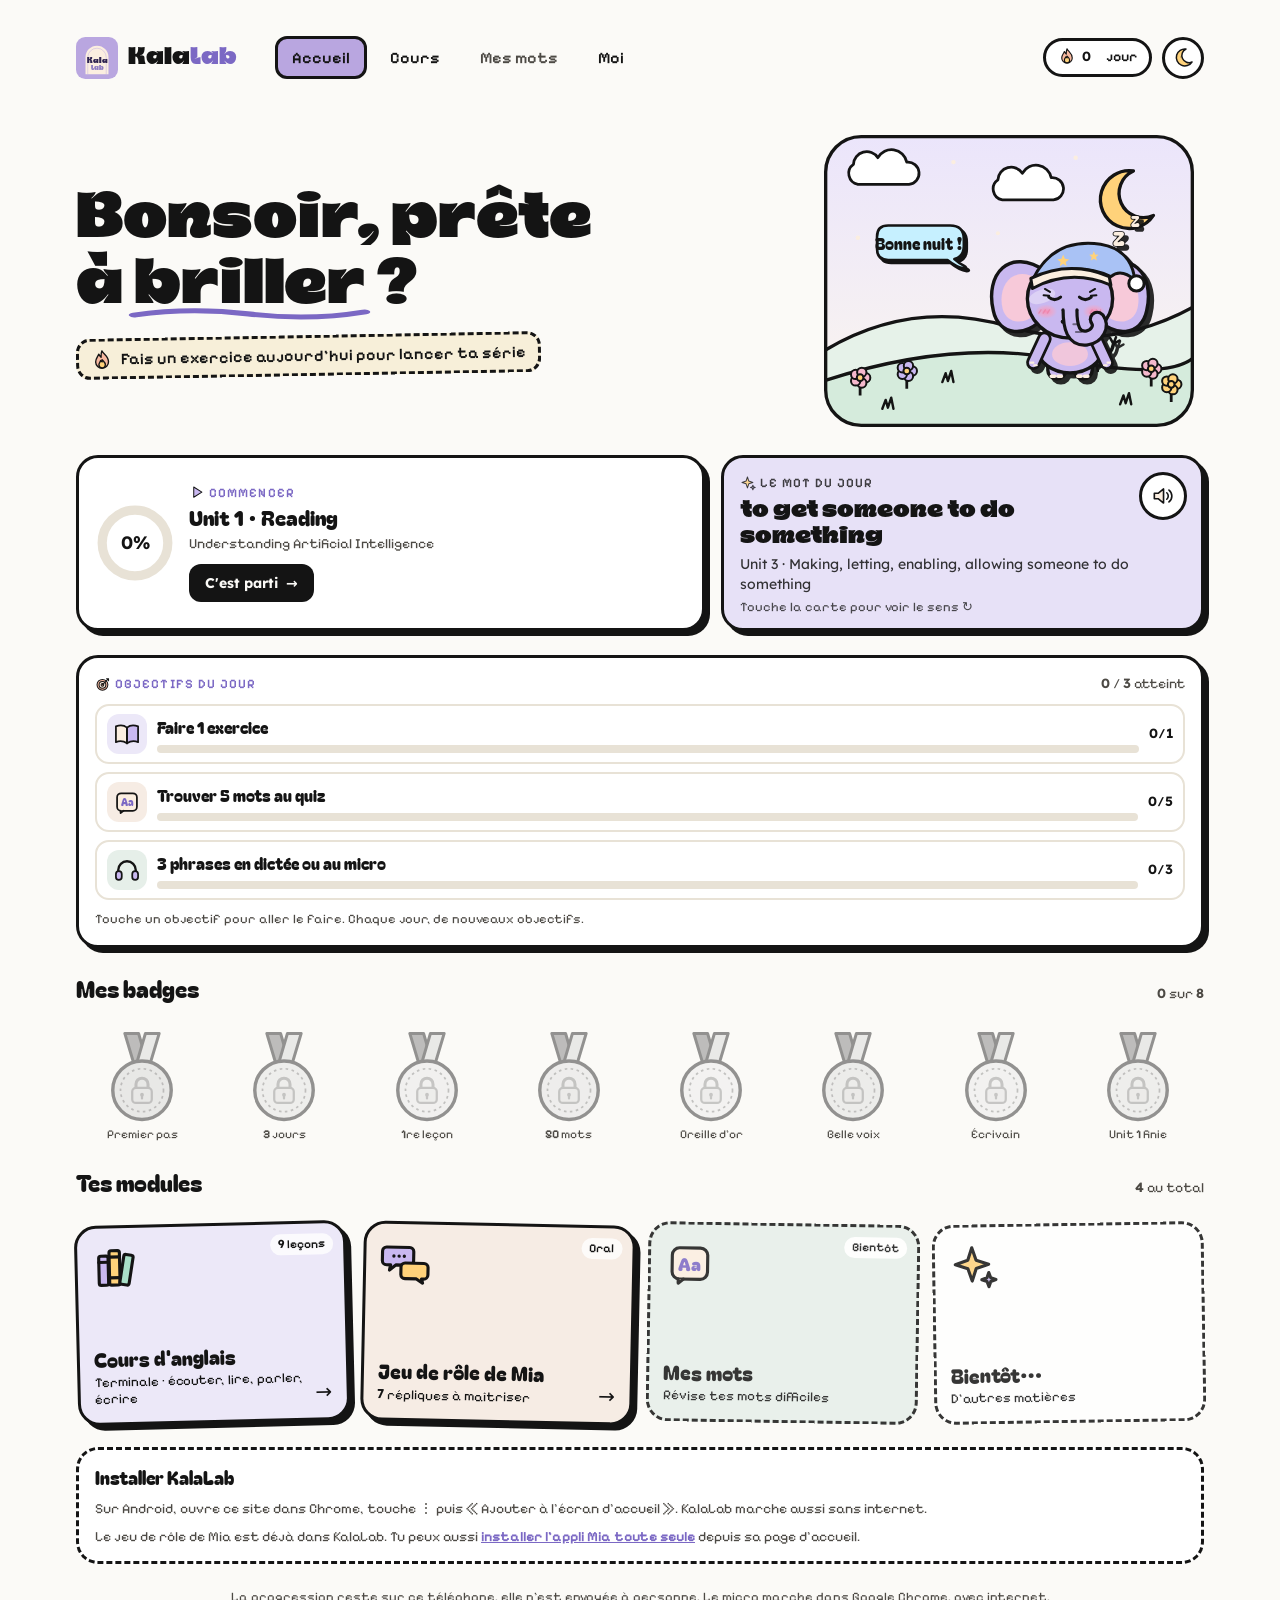
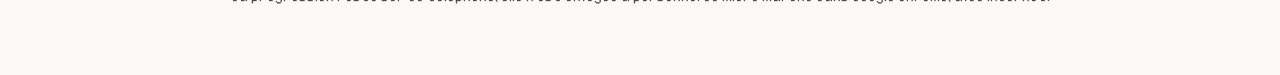
==== commit 9f82dc74: "Page « Moi » en onglets, niveaux et tenues de Kali à débloquer, unités rangées - Profil en haut : ph" ====
--- a/index.html
+++ b/index.html
@@ -121,6 +121,7 @@
 <script src="js/kali.js"></script>
 <script src="js/activity.js"></script>
 <script src="anglais/lessons.js"></script>
+<script src="js/progress.js"></script>
 <script>
 "use strict";
 const $ = (s) => document.querySelector(s);
@@ -148,7 +149,8 @@
 const fem = KL.read("genre", "f") !== "m";
 $("#hello").firstChild.textContent = (late ? "Bonsoir" : "Salut") + (name ? " " + name : "") + (fem ? ", prête à " : ", prêt à ");
 $("#bubbleText").textContent = late ? "Bonne nuit !" : "Hello!"; $("#bubble").classList.toggle("long", late);
-$("#heroKali").innerHTML = kali(late ? "dodo" : KL.read("outfit", "bonjour"));
+const myOutfit = KLP.outfitOpen(KL.read("outfit", "bonjour")) ? KL.read("outfit", "bonjour") : "bonjour";
+$("#heroKali").innerHTML = kali(late ? "dodo" : myOutfit);
 $("#heroKali").addEventListener("click", () => kaliCheer($("#heroKali .kali")));
 
 
@@ -295,17 +297,34 @@
   fixDigits($("#badges")); fixDigits($("#badgeCount"));
 }
 drawBadges();
-// a new badge since last time: Kali comes to celebrate it
+// rewards since last time: new badges, then each new level with Kali's new outfit
+const lvNow = KLP.level(), lvSeen = KL.read("levelSeen", 1);
+const queue = fresh.map((b) => ({ kind: "badge", b }));
+for (let n = lvSeen + 1; n <= lvNow.n; n++) queue.push({ kind: "level", n, outfit: KLP.OUTFITS.find((o) => o[2] === n) });
 function showReward(i) {
-  if (i >= fresh.length) return;
-  const [id, ic, name, col, how] = fresh[i];
-  $("#rewardKali").innerHTML = kali("diplomee"); $("#rewardBadge").innerHTML = medal(ic, col);
-  $("#rewardText").textContent = `Nouveau badge : « ${name} ». ${how}. Continue comme ça !`; fixDigits($("#rewardText"));
+  if (i >= queue.length) return;
+  const q = queue[i];
+  if (q.kind === "badge") {
+    const [id, ic, name, col, how] = q.b;
+    $("#rewardKali").innerHTML = kali("diplomee"); $("#rewardBadge").innerHTML = medal(ic, col); $("#rewardBadge").hidden = false;
+    $("#rewardTitle").textContent = "Badge débloqué !";
+    $("#rewardText").textContent = `Nouveau badge : « ${name} ». ${how}. Continue comme ça !`;
+  } else {
+    const o = q.outfit;
+    $("#rewardKali").innerHTML = kali(o ? o[0] : "fete"); $("#rewardBadge").hidden = true;
+    $("#rewardTitle").textContent = `Niveau ${q.n} !`;
+    $("#rewardText").textContent = o ? `Tu es maintenant ${KLP.TITLES[q.n - 1][fem ? 0 : 1]}. Ton cadeau : la tenue « ${o[1]} » pour Kali. Mets-la dans « Moi ».` : `Tu es maintenant ${KLP.TITLES[q.n - 1][fem ? 0 : 1]}. Bravo !`;
+  }
+  fixDigits($("#rewardText"));
   $("#reward").hidden = false; $("#rewardOk").focus();
-  setTimeout(() => { kaliCheer($("#rewardKali .kali")); const r = $("#rewardBadge").getBoundingClientRect(); confetti(r.left + r.width / 2, r.top + r.height / 2); }, 350);
-  $("#rewardOk").onclick = () => { $("#reward").hidden = true; seen.push(id); KL.write("badgesSeen", seen); drawBadges(id); setTimeout(() => showReward(i + 1), 500); };
-}
-if (fresh.length) setTimeout(() => showReward(0), 900);
+  setTimeout(() => { kaliCheer($("#rewardKali .kali")); const r = $("#rewardKali").getBoundingClientRect(); confetti(r.left + r.width / 2, r.top + r.height / 2); }, 350);
+  $("#rewardOk").onclick = () => {
+    $("#reward").hidden = true;
+    if (q.kind === "badge") { seen.push(q.b[0]); KL.write("badgesSeen", seen); drawBadges(q.b[0]); } else KL.write("levelSeen", q.n);
+    setTimeout(() => showReward(i + 1), 500);
+  };
+}
+if (queue.length) setTimeout(() => showReward(0), 900);
 
 // ---- things that arrive in the next steps
 document.querySelectorAll("[data-soon]").forEach((b) => b.addEventListener("click", () => {
--- a/css/kalalab.css
+++ b/css/kalalab.css
@@ -294,3 +294,7 @@
 }
 .me-mini { width: 26px; height: 26px; border-radius: 50%; object-fit: cover; border: 2px solid #141414; display: block; }
 [hidden] { display: none !important; }
+/* not available yet: dashed outline, no shadow, does not move */
+.tile.soon { border-style: dashed; box-shadow: none; opacity: .85; cursor: default; }
+.tile.soon:hover, .tile.soon:active { transform: rotate(var(--r)) !important; box-shadow: none !important; }
+.tile.soon .arr { display: none; }
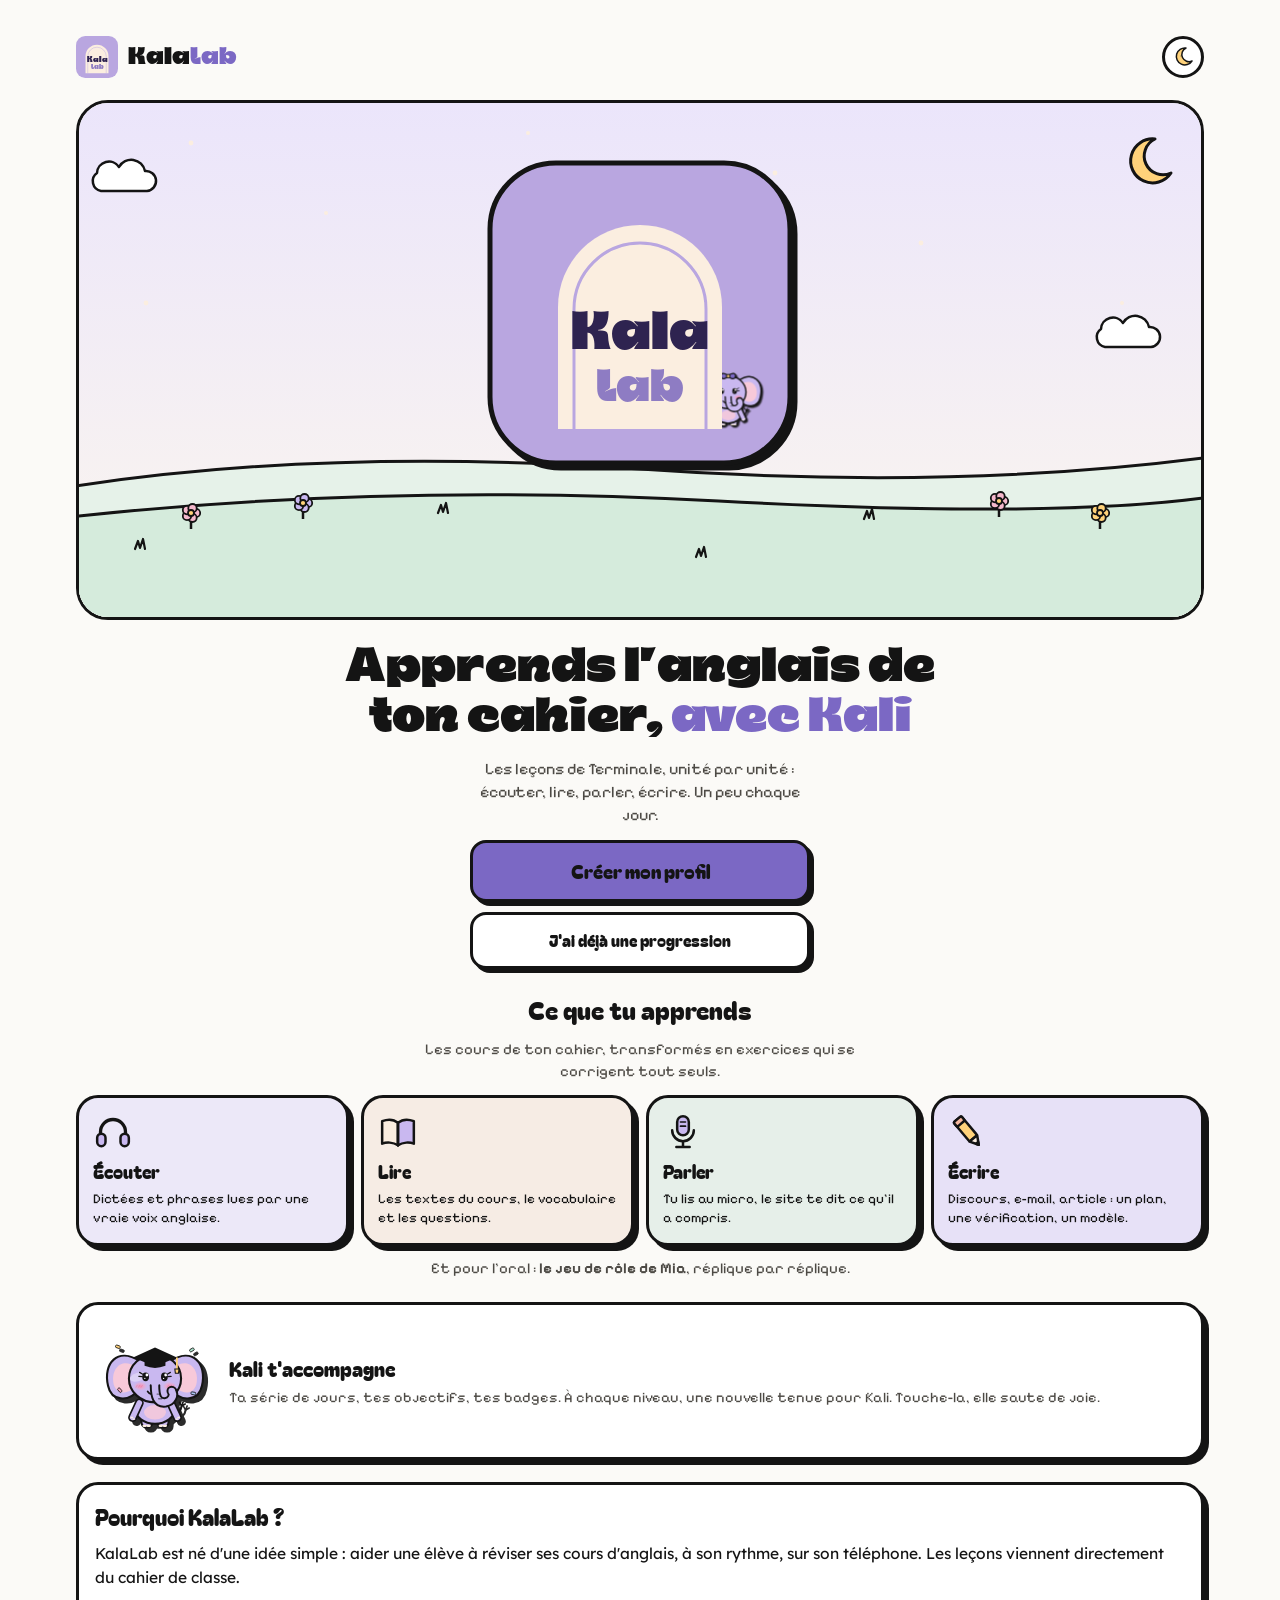
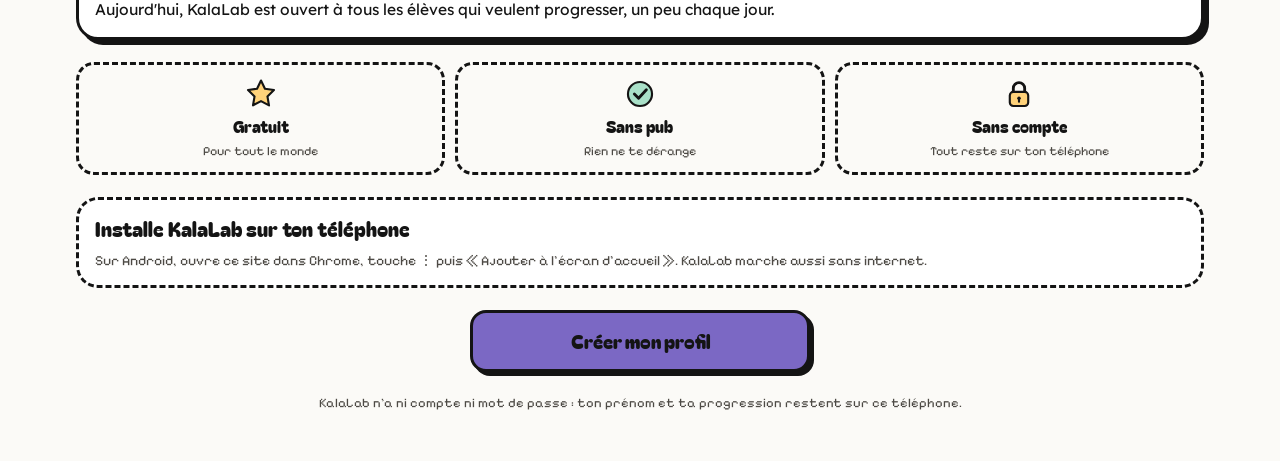
==== commit 517f87e3: "Page d'arrivée et création du profil en 3 étapes - bienvenue.html : scène avec le logo et l'entrée d" ====
--- a/index.html
+++ b/index.html
@@ -14,6 +14,10 @@
 <script>
   // Old links to Mia's page (#sons, #son-3, #transfert=…) now open mia.html.
   if (location.hash.length > 1) location.replace("mia.html" + location.hash);
+  // first visit (no profile, no name, no work yet): the welcome page comes first
+  try { const L = localStorage, has = (k) => L.getItem(k) !== null;
+    if (!has("kalalab.profile") && !has("kalalab.me") && !has("mia.me") && !has("kalalab.days") && !has("anglais-progress-v1")) location.replace("bienvenue.html");
+  } catch (e) {}
   // the theme chosen by hand wins over the phone's setting
   try { const t = localStorage.getItem("kalalab.theme"); if (t === "dark" || t === "light") document.documentElement.dataset.theme = t; } catch (e) {}
 </script>
@@ -23,8 +27,8 @@
 <body>
 <div class="app">
   <header class="top">
-    <svg class="mark" viewBox="0 0 300 300" aria-hidden="true"><rect width="300" height="300" rx="66" fill="#b9a6e0"/><path d="M68 266 v-122 a82 82 0 0 1 164 0 v122z" fill="#fbeee0"/><path d="M84 266 v-120 a66 66 0 0 1 132 0 v120" fill="none" stroke="#b9a6e0" stroke-width="3"/><text x="150" y="186" text-anchor="middle" font-family="Cikutra" font-weight="900" font-size="54" fill="#2e2350">Kala</text><text x="150" y="238" text-anchor="middle" font-family="Cikutra" font-weight="900" font-size="46" fill="#8e7cc3">Lab</text></svg>
-    <div class="brand">Kala<span>Lab</span></div>
+    <a class="logo-link" href="bienvenue.html" aria-label="KalaLab, page de présentation"><svg class="mark" viewBox="0 0 300 300" aria-hidden="true"><rect width="300" height="300" rx="66" fill="#b9a6e0"/><path d="M68 266 v-122 a82 82 0 0 1 164 0 v122z" fill="#fbeee0"/><path d="M84 266 v-120 a66 66 0 0 1 132 0 v120" fill="none" stroke="#b9a6e0" stroke-width="3"/><text x="150" y="186" text-anchor="middle" font-family="Cikutra" font-weight="900" font-size="54" fill="#2e2350">Kala</text><text x="150" y="238" text-anchor="middle" font-family="Cikutra" font-weight="900" font-size="46" fill="#8e7cc3">Lab</text></svg>
+    <div class="brand">Kala<span>Lab</span></div></a>
     <nav class="topnav" aria-label="Menu">
       <a aria-current="page" href="./">Accueil</a><a href="anglais/">Cours</a><button data-soon="Mes mots">Mes mots</button><a href="moi.html">Moi</a>
     </nav>
--- a/css/kalalab.css
+++ b/css/kalalab.css
@@ -46,6 +46,8 @@
 .mark:hover { transform: rotate(-8deg) scale(1.08); }
 .brand { font-family: var(--display); font-weight: 900; font-size: 24px; }
 .brand span { color: var(--accent); }
+.logo-link { display: flex; align-items: center; gap: inherit; color: inherit; text-decoration: none; border-radius: 14px; }
+.logo-link:focus-visible { outline: 3px solid var(--accent); outline-offset: 3px; }
 .spacer { flex: 1; }
 .pill { display: flex; align-items: center; gap: 6px; font-family: var(--pixel); font-weight: 600; font-size: 14px; padding: 6px 12px; border-radius: 99px;
   background: var(--chip); border: var(--bw) solid var(--line); }
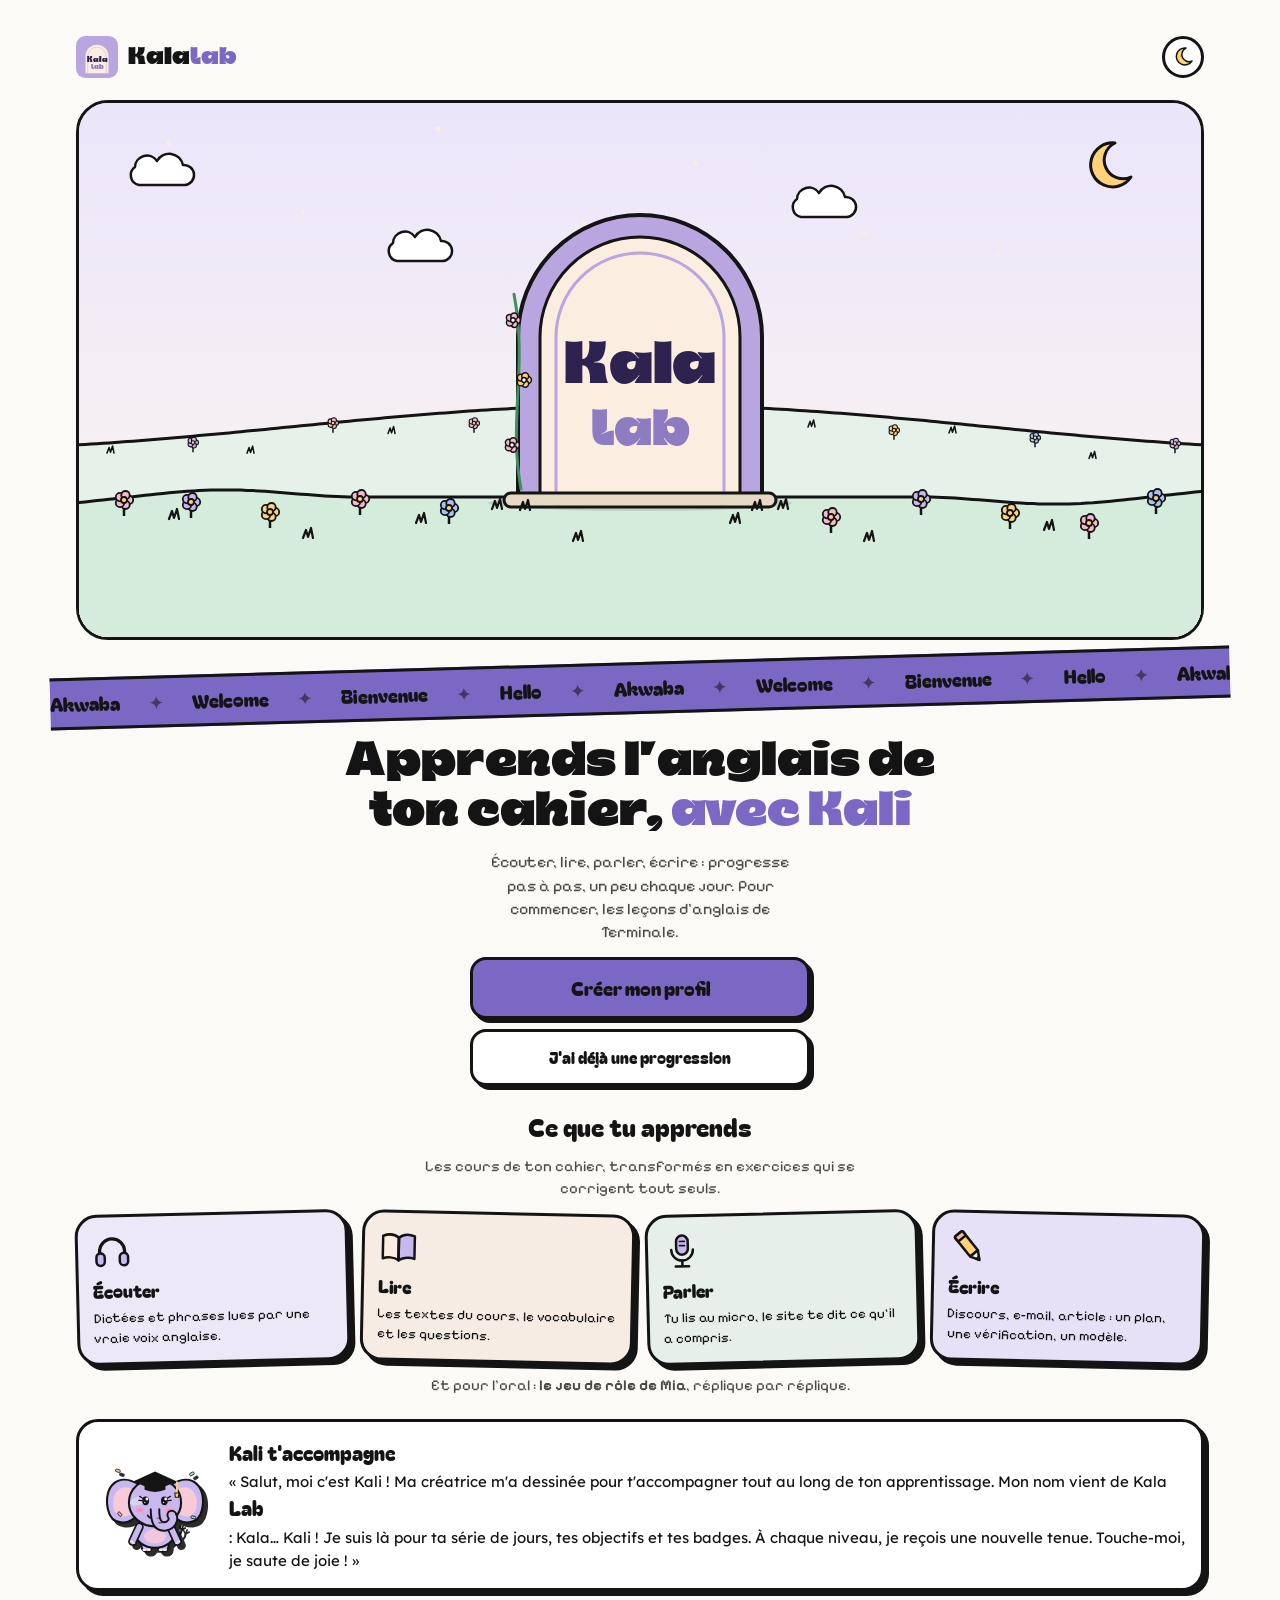
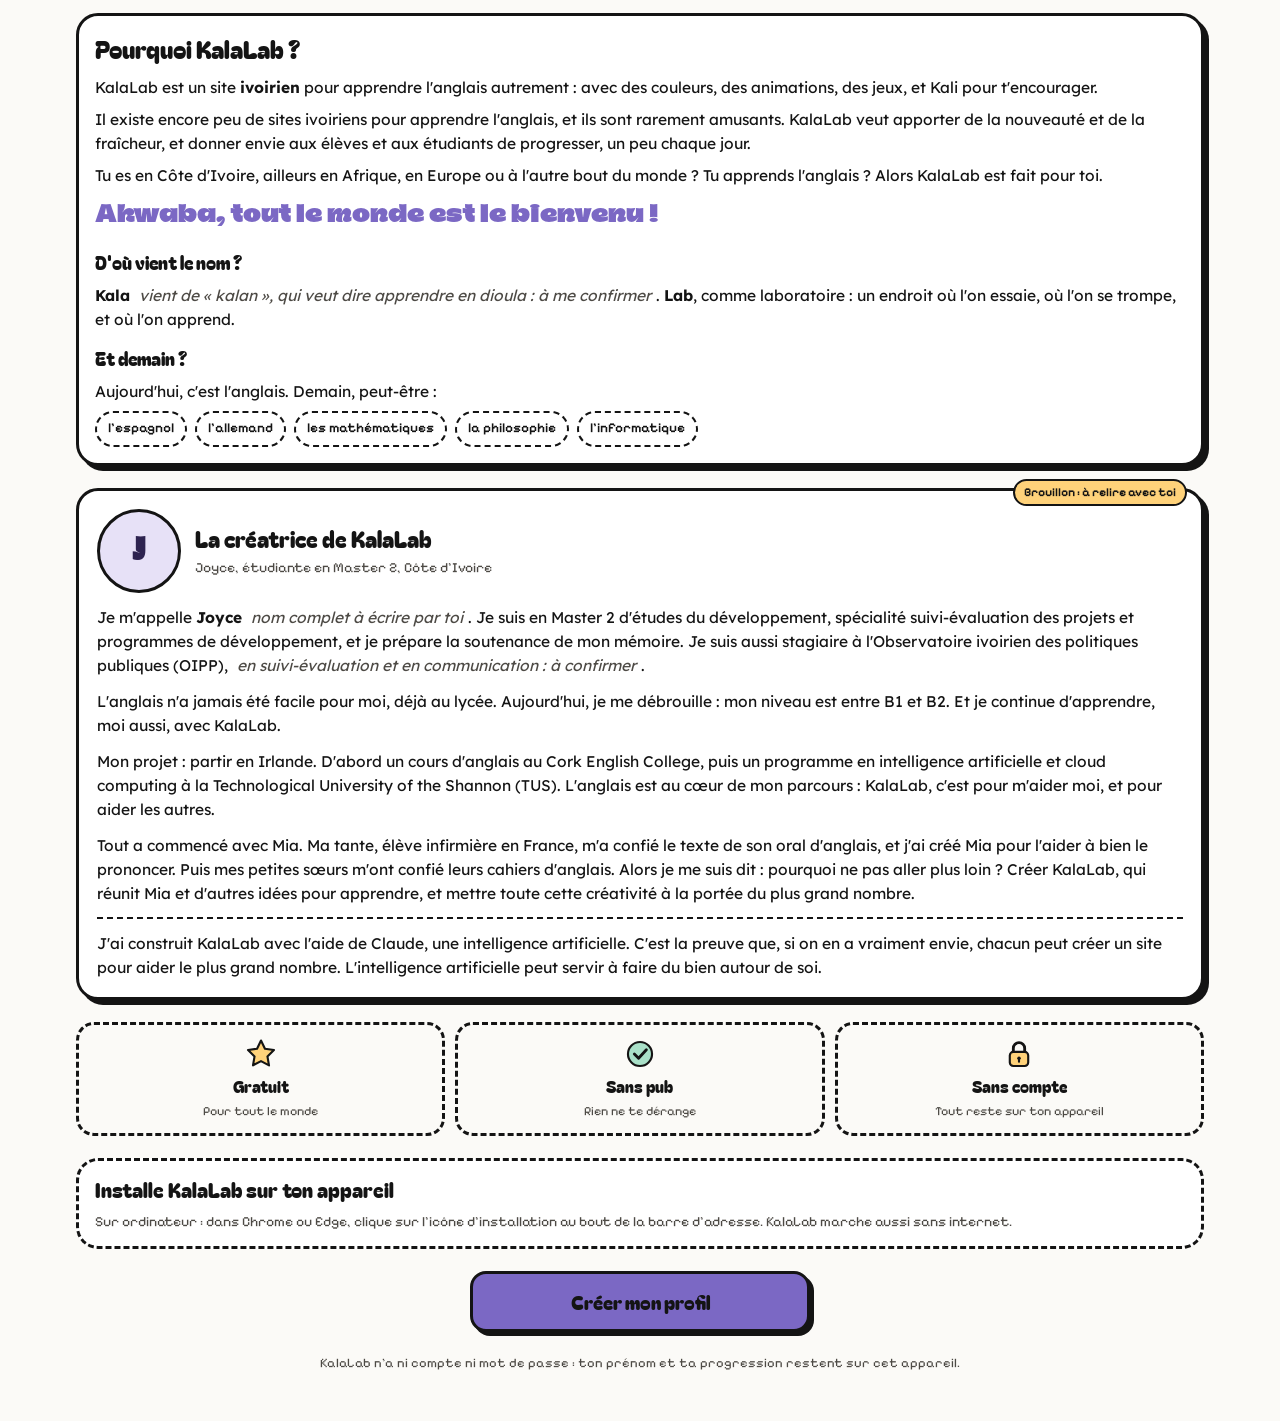
==== commit 1d5c1b3b: "Page d'arrivée : arche bien posée sur un sol plat, Kali sort à gauche, dit Hello devant l'arche puis" ====
--- a/index.html
+++ b/index.html
@@ -96,10 +96,10 @@
 
   <div class="install-card" id="installCard">
     <div class="row2"><b>Installer KalaLab</b><button class="go" id="installBtn" hidden>Installer <span class="arr">→</span></button></div>
-    <p id="installHow">Sur Android, ouvre ce site dans Chrome, touche ⋮ puis « Ajouter à l'écran d'accueil ». KalaLab marche aussi sans internet.</p>
+    <p id="installHow"></p>
     <p>Le jeu de rôle de Mia est déjà dans KalaLab. Tu peux aussi <a href="mia.html">installer l'appli Mia toute seule</a> depuis sa page d'accueil.</p>
   </div>
-  <p class="foot">La progression reste sur ce téléphone, elle n'est envoyée à personne. Le micro marche dans Google Chrome, avec internet.</p>
+  <p class="foot">La progression reste sur cet appareil, elle n'est envoyée à personne. Le micro marche dans Google Chrome, avec internet.</p>
 </div>
 
 <nav class="nav" aria-label="Menu">
@@ -133,6 +133,7 @@
 const reduce = matchMedia("(prefers-reduced-motion: reduce)").matches;
 document.head.insertAdjacentHTML("beforeend", `<style>${KALI_CSS}</style>`);
 paintIcons();
+$("#installHow").textContent = KL.installHow();
 
 let tt;
 function toast(msg) { const t = $("#toast"); t.textContent = msg; fixDigits(t); t.classList.add("show"); clearTimeout(tt); tt = setTimeout(() => t.classList.remove("show"), 2200); }
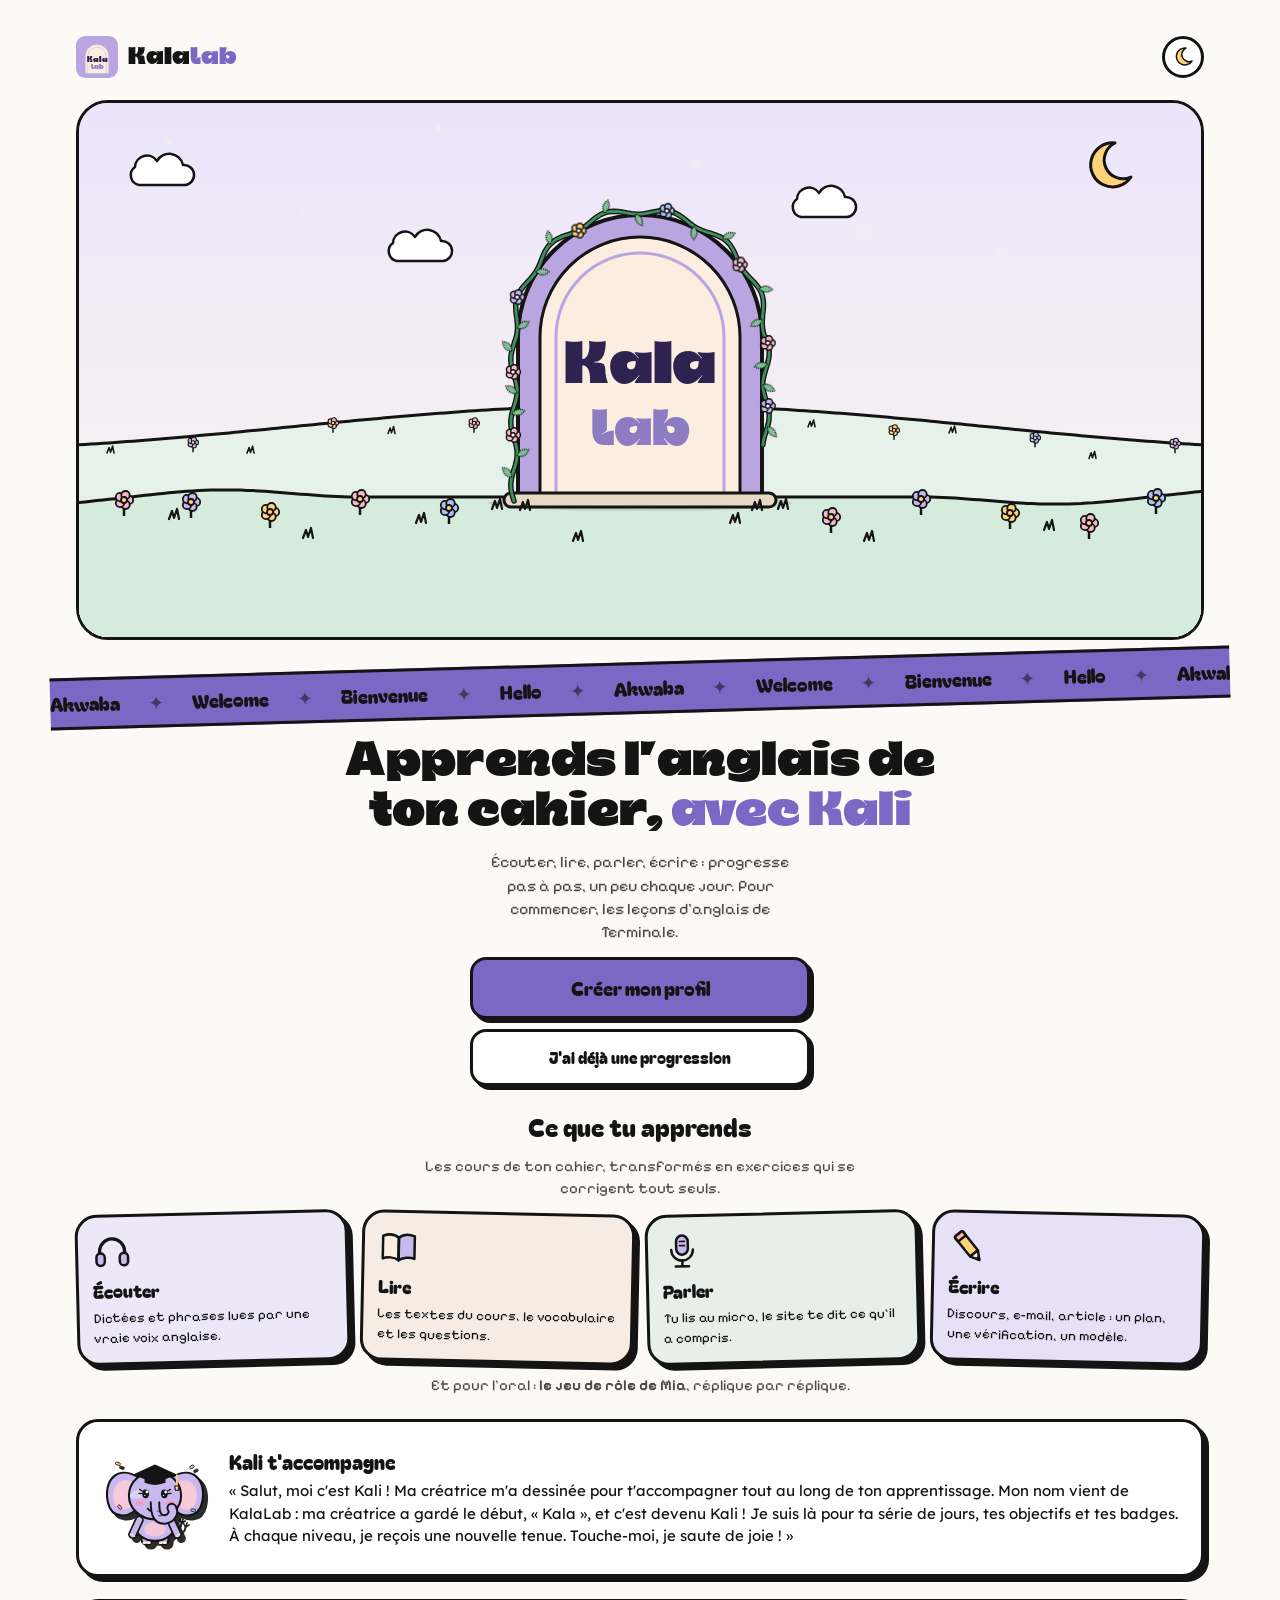
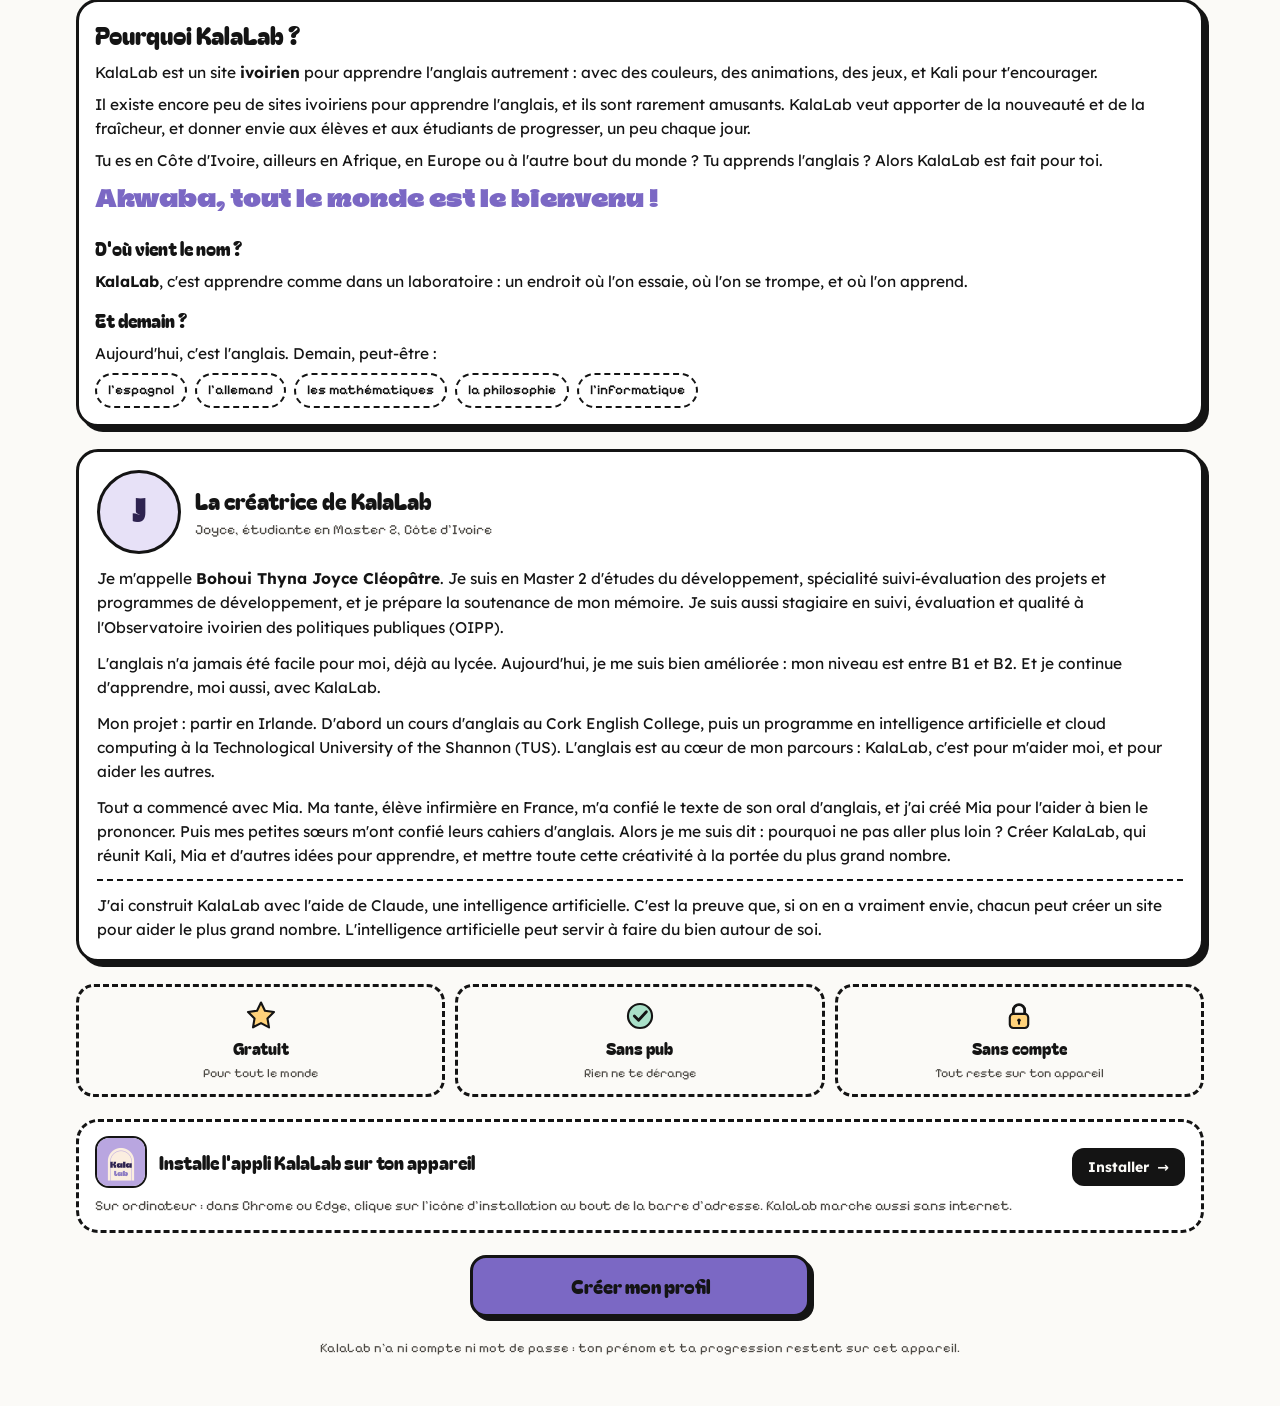
==== commit 5dca52b9: "Page d'arrivée : plante qui pousse autour de l'arche, textes corrigés (Kali, nom, parcours de Joyce)" ====
--- a/index.html
+++ b/index.html
@@ -95,7 +95,7 @@
   </div>
 
   <div class="install-card" id="installCard">
-    <div class="row2"><b>Installer KalaLab</b><button class="go" id="installBtn" hidden>Installer <span class="arr">→</span></button></div>
+    <div class="appline"><img src="icons/kalalab-192.png" alt=""><b>Installer l'appli KalaLab</b><button class="go" id="installBtn">Installer <span class="arr">→</span></button></div>
     <p id="installHow"></p>
     <p>Le jeu de rôle de Mia est déjà dans KalaLab. Tu peux aussi <a href="mia.html">installer l'appli Mia toute seule</a> depuis sa page d'accueil.</p>
   </div>
@@ -133,7 +133,6 @@
 const reduce = matchMedia("(prefers-reduced-motion: reduce)").matches;
 document.head.insertAdjacentHTML("beforeend", `<style>${KALI_CSS}</style>`);
 paintIcons();
-$("#installHow").textContent = KL.installHow();
 
 let tt;
 function toast(msg) { const t = $("#toast"); t.textContent = msg; fixDigits(t); t.classList.add("show"); clearTimeout(tt); tt = setTimeout(() => t.classList.remove("show"), 2200); }
@@ -347,10 +346,8 @@
 }), { threshold: .35 });
 document.querySelectorAll("[data-replay]").forEach((el) => io.observe(el));
 
-// ---- install
-let deferred = null;
-window.addEventListener("beforeinstallprompt", (e) => { e.preventDefault(); deferred = e; $("#installBtn").hidden = false; $("#installHow").textContent = "Une icône KalaLab sur ton écran d'accueil. Elle s'ouvre en plein écran et marche aussi sans internet."; });
-$("#installBtn").addEventListener("click", async () => { if (!deferred) return; deferred.prompt(); await deferred.userChoice; deferred = null; $("#installBtn").hidden = true; });
+// ---- install (the card disappears once KalaLab is installed)
+KL.setupInstall($("#installBtn"), $("#installHow"));
 if (matchMedia("(display-mode: standalone)").matches) $("#installCard").hidden = true;
 
 // Pixelify's 5 looks like an S: digits inside pixel text use the body face
--- a/css/kalalab.css
+++ b/css/kalalab.css
@@ -229,6 +229,13 @@
 .install-card b { font-family: var(--title); font-weight: 400; font-size: 18px; }
 .install-card p { font-family: var(--pixel); font-size: 14px; color: var(--muted); }
 .install-card a { color: var(--accent); font-weight: 700; }
+.install-card .appline { display: flex; align-items: center; gap: 12px; }
+.install-card .appline img { width: 52px; height: 52px; border-radius: 14px; border: 2px solid #141414; flex: none; }
+.install-card .appline b { flex: 1; }
+.install-card .appline { flex-wrap: wrap; }
+@media (max-width: 600px) { .install-card .appline b { flex-basis: calc(100% - 64px); } .install-card .appline .go { flex-basis: 100%; justify-content: center; } }
+.flash { animation: flash 1.2s ease; border-radius: 10px; }
+@keyframes flash { 0%, 60% { background: var(--lilac); color: #141414; } 100% { background: transparent; } }
 .foot { font-family: var(--pixel); font-size: 13px; color: var(--muted); text-align: center; }
 .tile[href] { text-decoration: none; }
 a.sticker, a.tile { color: var(--tile-ink); }
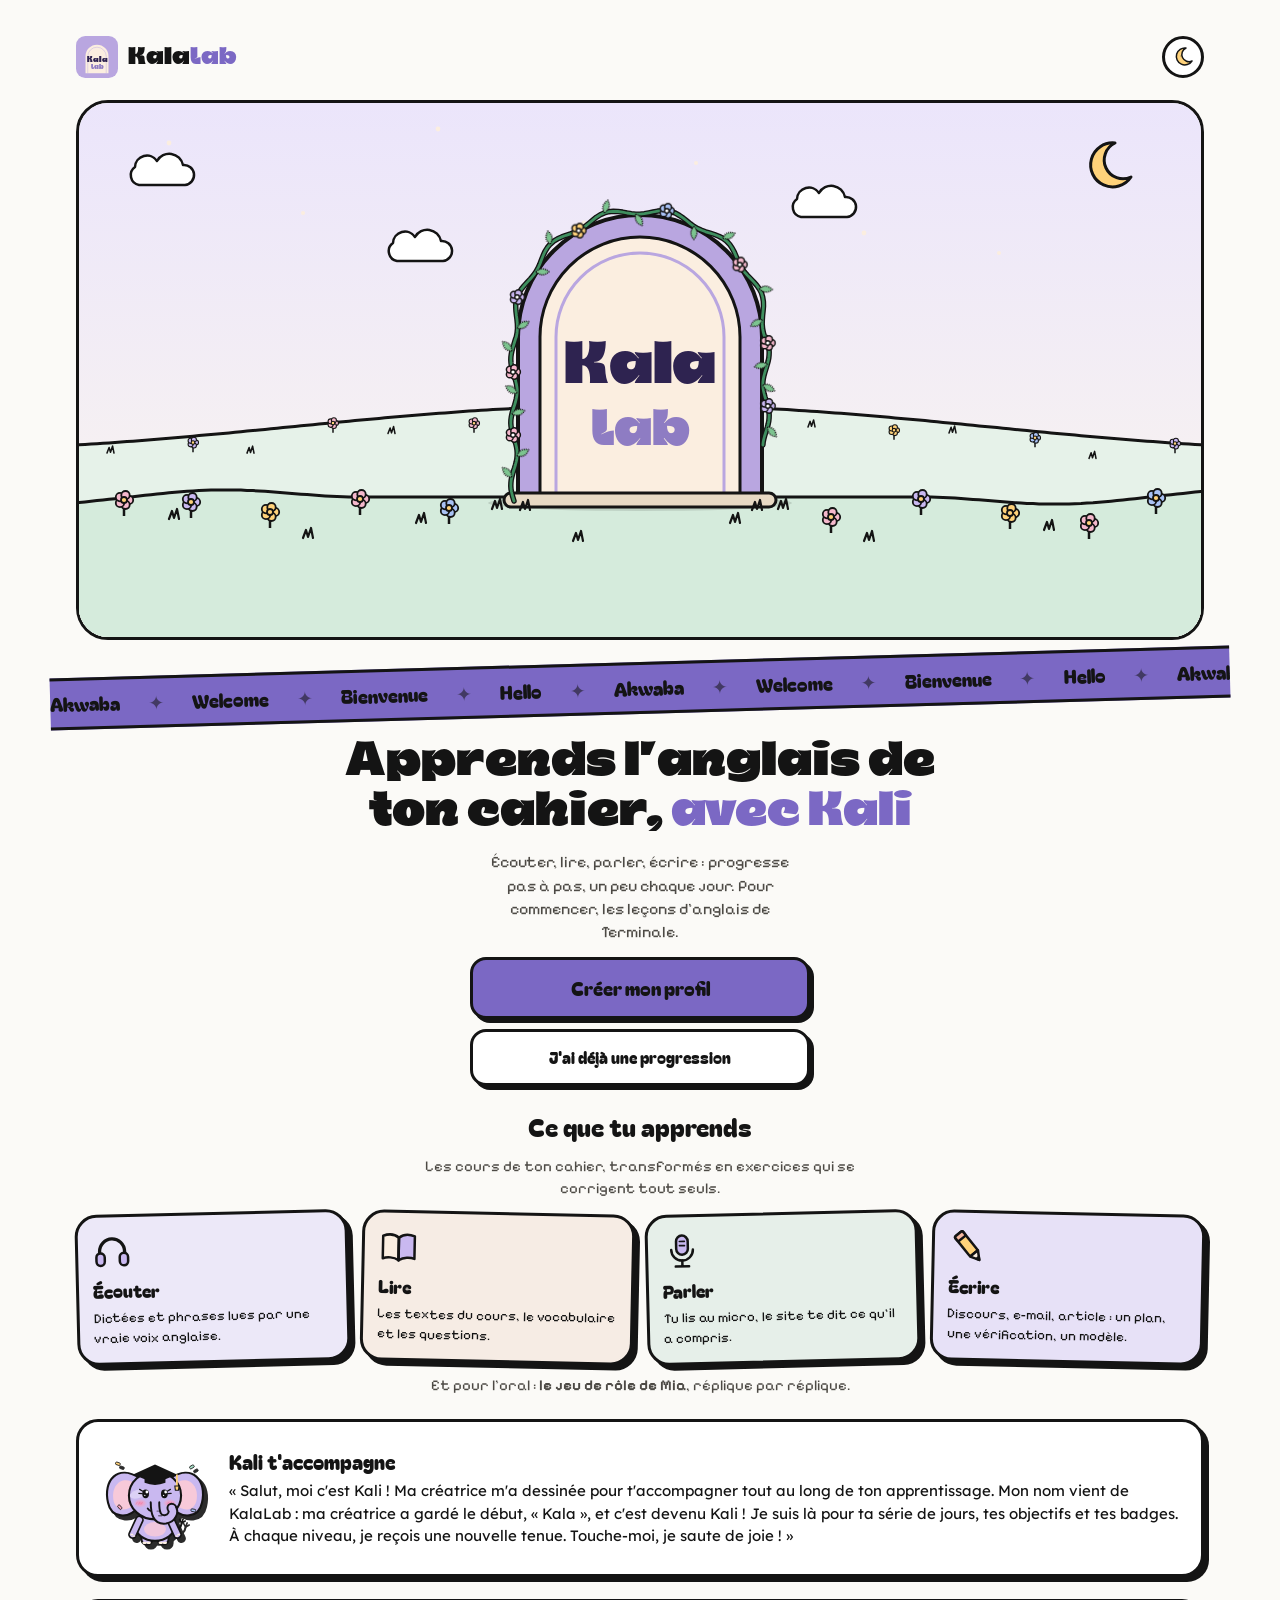
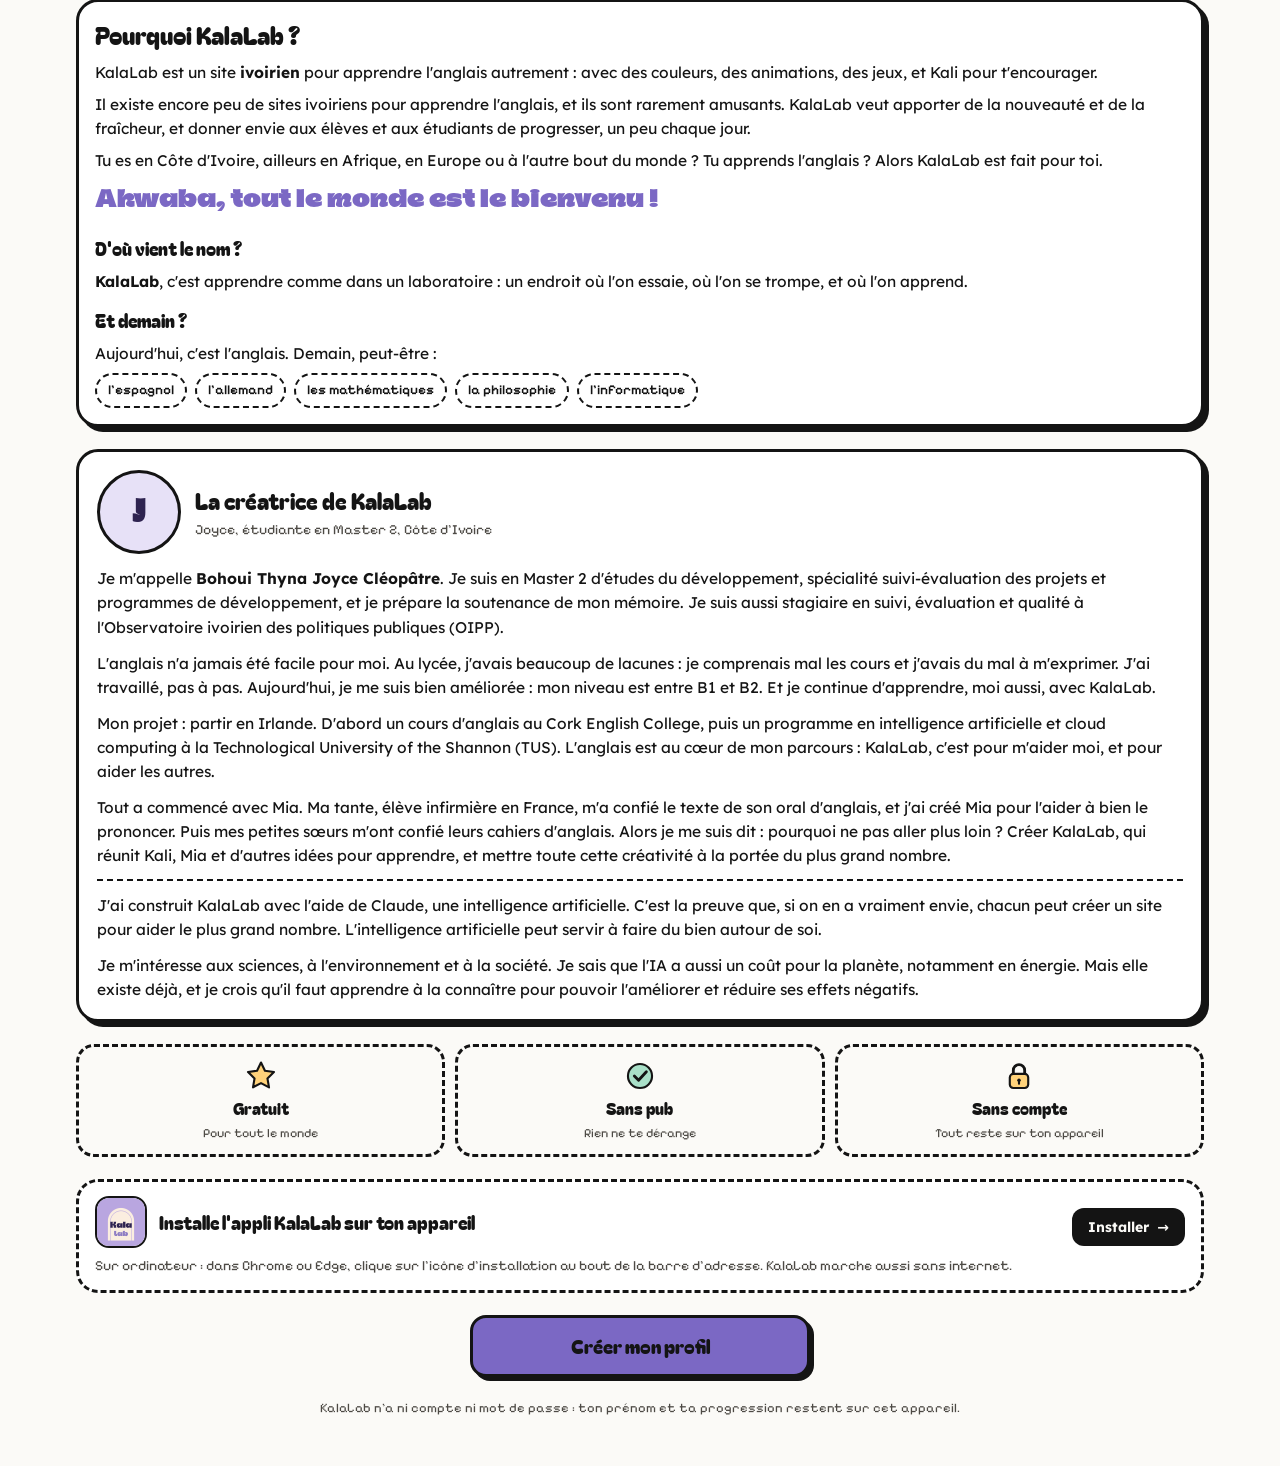
==== commit 6c0a2dd8: "Moi › Kali : le dressing (accessoires débloqués un par un, nombre maximum selon le niveau, couleurs," ====
--- a/index.html
+++ b/index.html
@@ -317,7 +317,11 @@
     const o = q.outfit;
     $("#rewardKali").innerHTML = kali(o ? o[0] : "fete"); $("#rewardBadge").hidden = true;
     $("#rewardTitle").textContent = `Niveau ${q.n} !`;
-    $("#rewardText").textContent = o ? `Tu es maintenant ${KLP.TITLES[q.n - 1][fem ? 0 : 1]}. Ton cadeau : la tenue « ${o[1]} » pour Kali. Mets-la dans « Moi ».` : `Tu es maintenant ${KLP.TITLES[q.n - 1][fem ? 0 : 1]}. Bravo !`;
+    // every gift of this level: an outfit, accessories, colours
+    const gifts = [o ? `la tenue « ${o[1]} »` : ""].concat(KALI_ITEMS.filter(([id]) => KLP.ITEM_LV[id] === q.n).map(([, nm]) => nm.toLowerCase()),
+      Object.values(KALI_SKINS).filter((s) => s.lv === q.n && q.n > 1).length ? ["4 nouvelles couleurs"] : []).filter(Boolean);
+    const list = gifts.length > 1 ? gifts.slice(0, -1).join(", ") + " et " + gifts[gifts.length - 1] : gifts[0];
+    $("#rewardText").textContent = `Tu es maintenant ${KLP.TITLES[q.n - 1][fem ? 0 : 1]}.` + (list ? ` Tes cadeaux pour Kali : ${list}. Habille-la dans « Moi ».` : " Bravo !");
   }
   fixDigits($("#rewardText"));
   $("#reward").hidden = false; $("#rewardOk").focus();
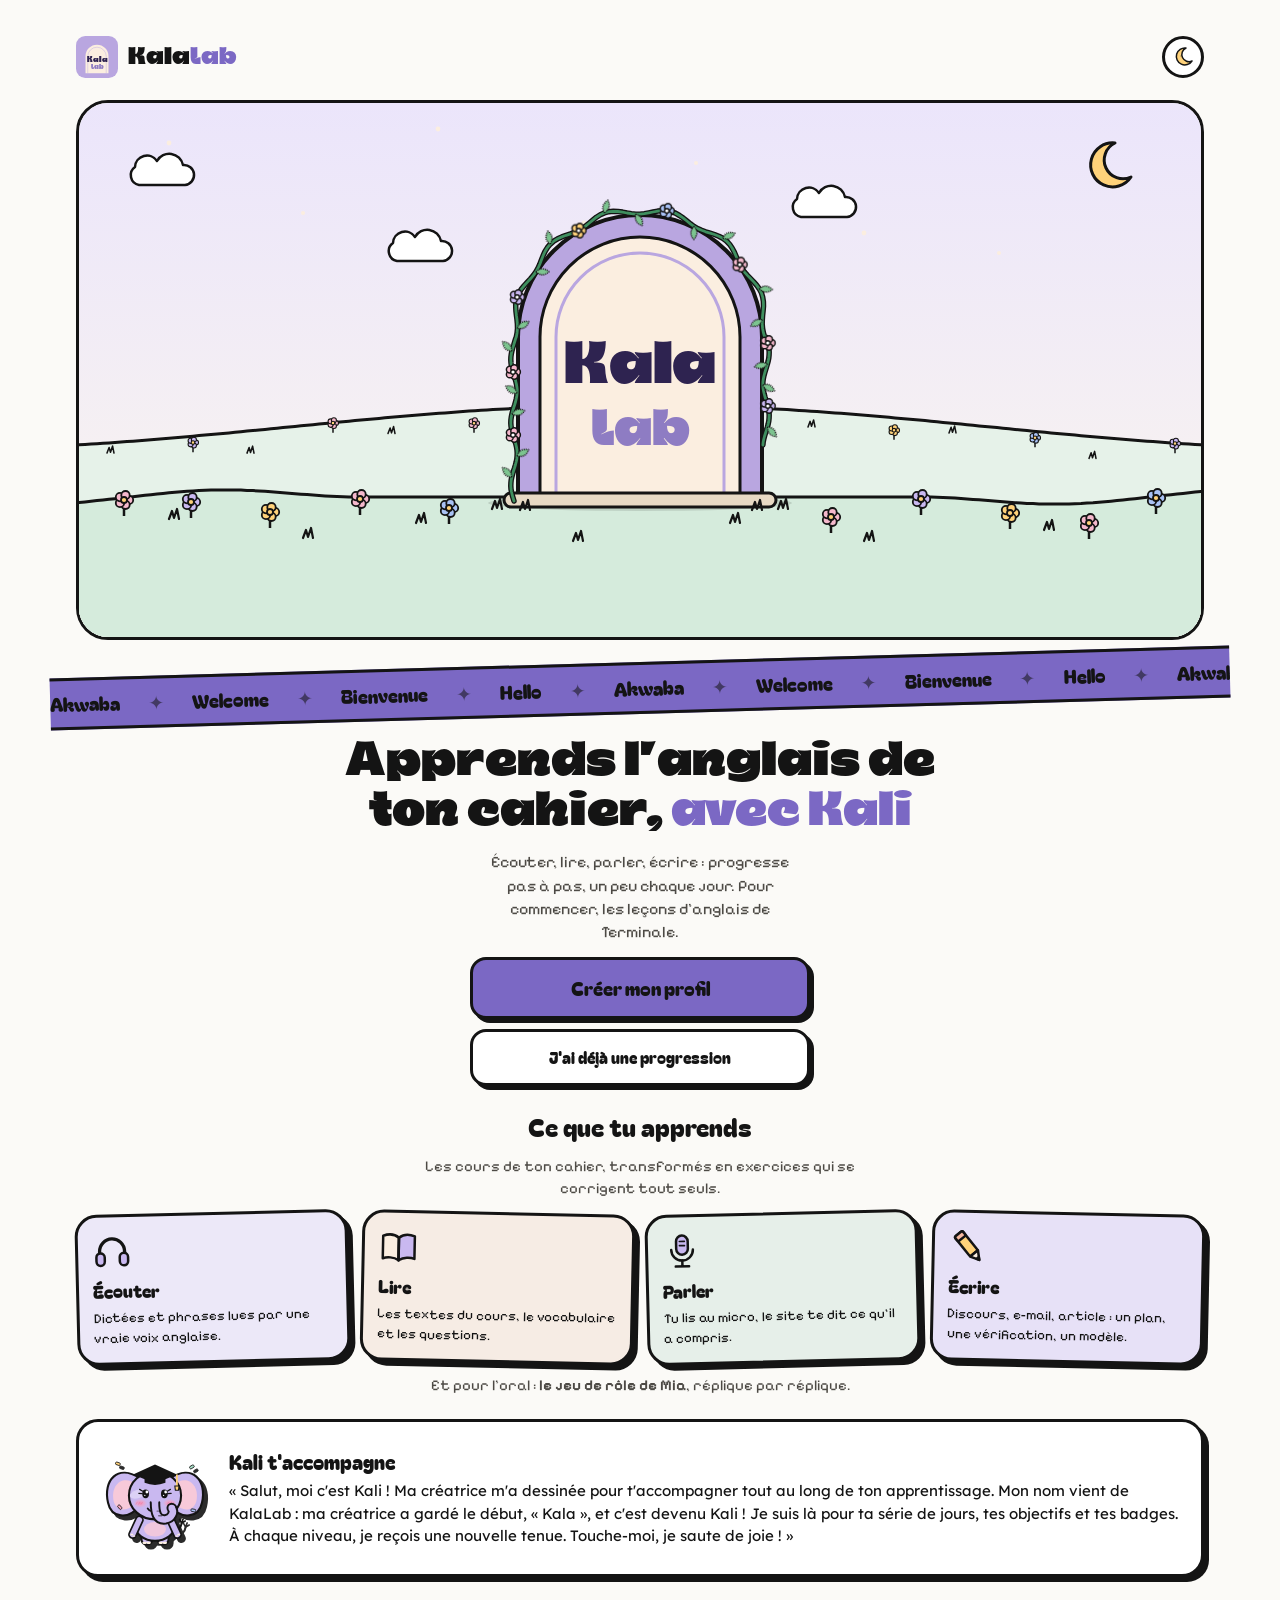
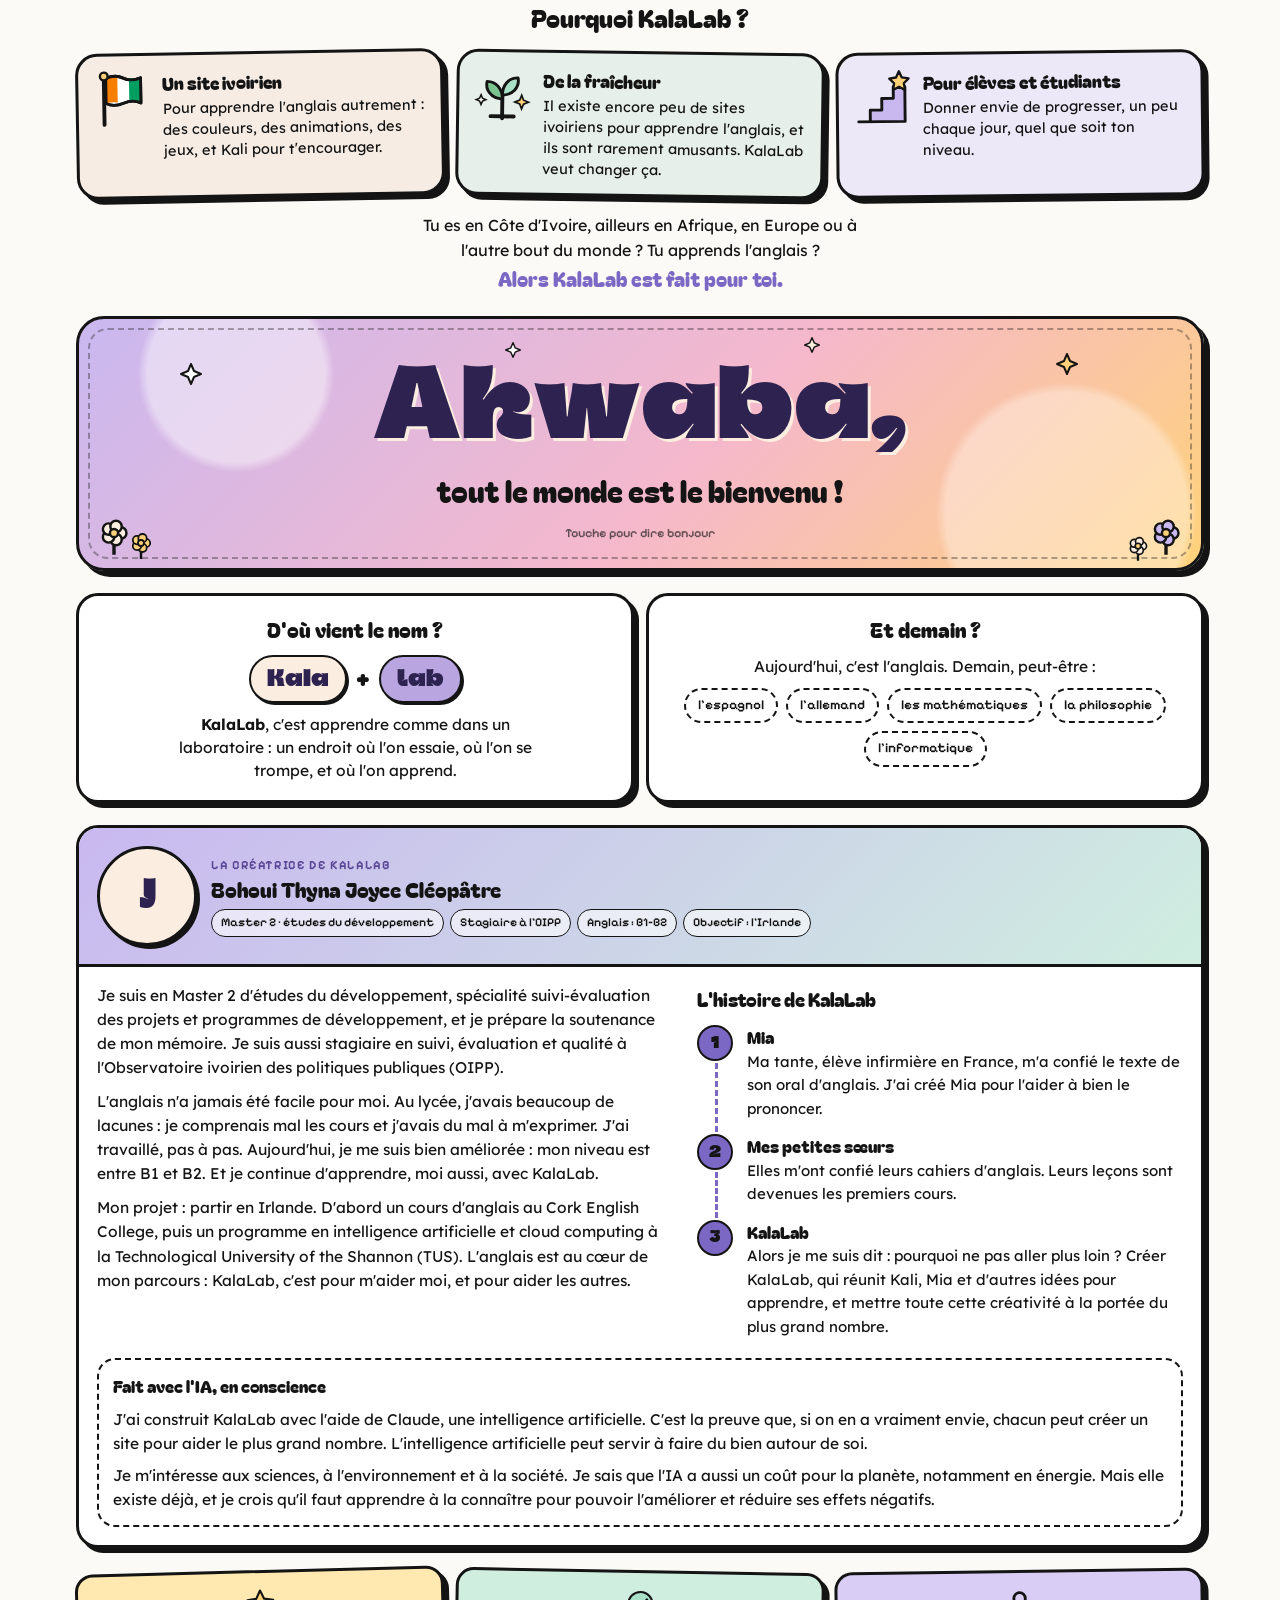
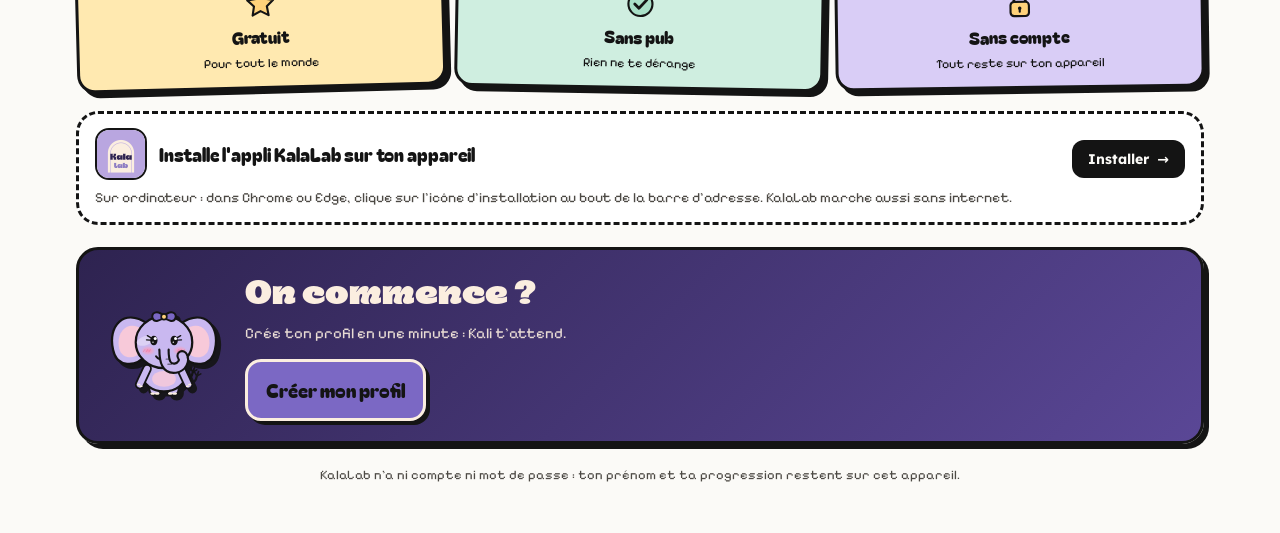
==== commit 2759a262: "Page d'arrivée : bas de page refait (raisons en cartes, bannière Akwaba animée, nom et demain centré" ====
--- a/index.html
+++ b/index.html
@@ -99,7 +99,6 @@
     <p id="installHow"></p>
     <p>Le jeu de rôle de Mia est déjà dans KalaLab. Tu peux aussi <a href="mia.html">installer l'appli Mia toute seule</a> depuis sa page d'accueil.</p>
   </div>
-  <p class="foot">La progression reste sur cet appareil, elle n'est envoyée à personne. Le micro marche dans Google Chrome, avec internet.</p>
 </div>
 
 <nav class="nav" aria-label="Menu">
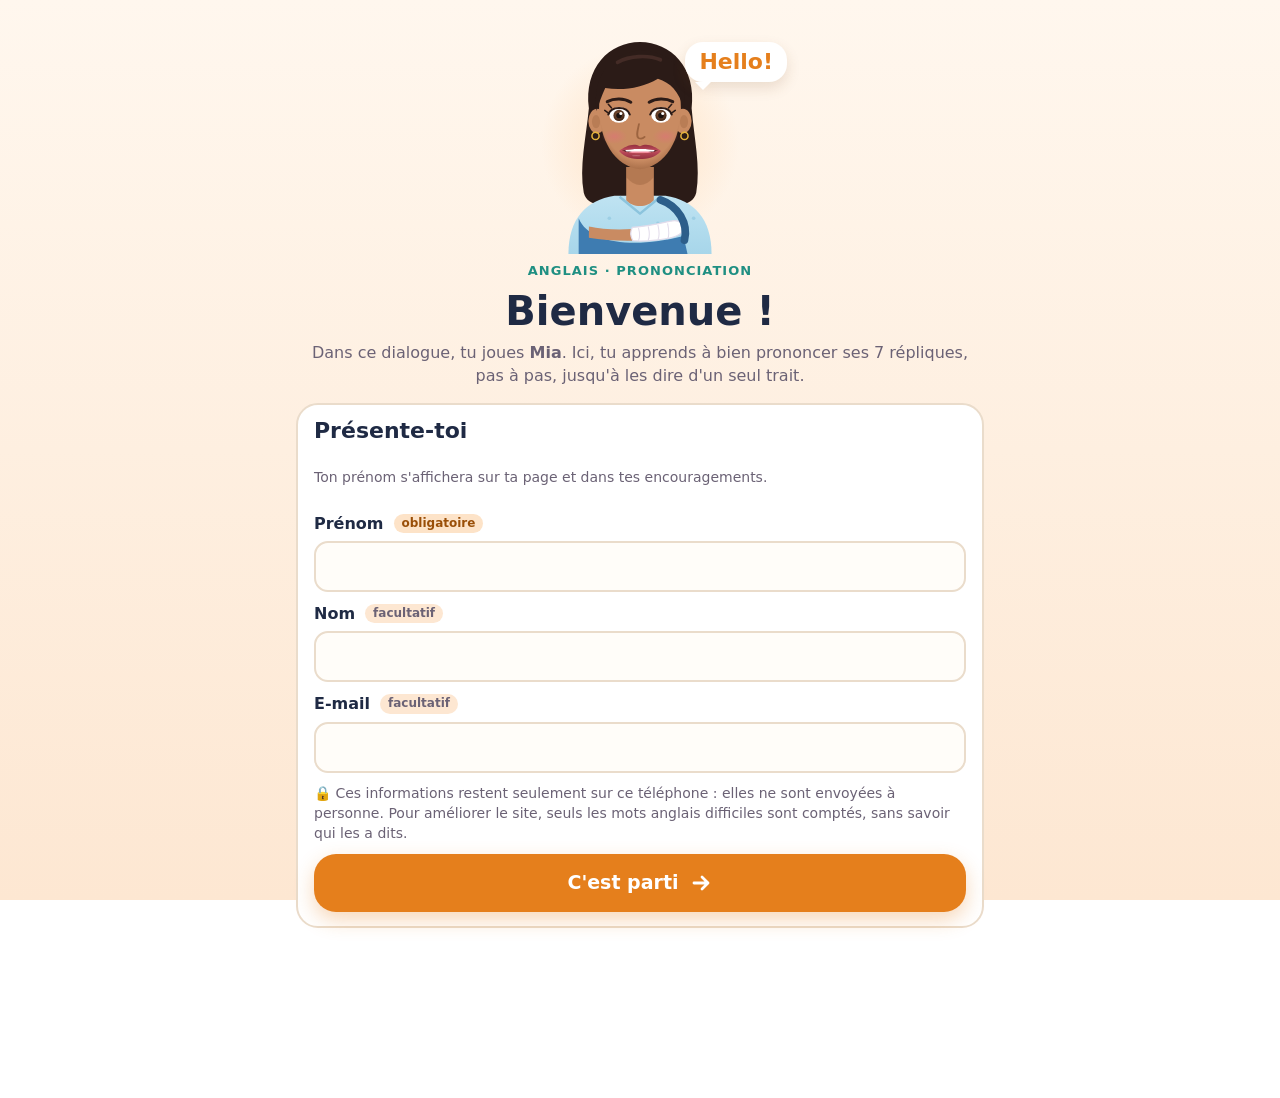
==== commit 09a8a9ea: "Mia : textes d'accueil ouverts à tous (anglais et prononciation au lieu de l'oral infirmier) Co-Auth" ====
--- a/index.html
+++ b/index.html
@@ -3,383 +3,1826 @@
 <head>
 <meta charset="utf-8">
 <meta name="viewport" content="width=device-width, initial-scale=1, viewport-fit=cover">
-<title>KalaLab</title>
-<meta name="description" content="KalaLab, le labo pour apprendre : cours d'anglais de Terminale et jeu de rôle de Mia.">
-<meta name="theme-color" content="#fbfaf7" media="(prefers-color-scheme: light)">
-<meta name="theme-color" content="#262d3b" media="(prefers-color-scheme: dark)">
+<title>Entraînement de Mia</title>
+<meta http-equiv="Content-Security-Policy" content="default-src 'self'; script-src 'self' 'unsafe-inline' https://gc.zgo.at; style-src 'self' 'unsafe-inline' https://fonts.googleapis.com; font-src https://fonts.gstatic.com; img-src 'self' data: https://mia-entrainement.goatcounter.com; media-src 'self' data: blob:; connect-src 'self' https://mia-entrainement.goatcounter.com; object-src 'none'; base-uri 'none'; form-action 'none'">
+<meta name="referrer" content="no-referrer">
+<meta name="theme-color" content="#e57f1c">
 <link rel="manifest" href="manifest.webmanifest">
-<link rel="icon" href="icons/kalalab-192.png">
-<link rel="apple-touch-icon" href="icons/kalalab-apple-touch.png">
-<meta name="apple-mobile-web-app-title" content="KalaLab">
-<script>
-  // Old links to Mia's page (#sons, #son-3, #transfert=…) now open mia.html.
-  if (location.hash.length > 1) location.replace("mia.html" + location.hash);
-  // first visit (no profile, no name, no work yet): the welcome page comes first
-  try { const L = localStorage, has = (k) => L.getItem(k) !== null;
-    if (!has("kalalab.profile") && !has("kalalab.me") && !has("mia.me") && !has("kalalab.days") && !has("anglais-progress-v1")) location.replace("bienvenue.html");
-  } catch (e) {}
-  // the theme chosen by hand wins over the phone's setting
-  try { const t = localStorage.getItem("kalalab.theme"); if (t === "dark" || t === "light") document.documentElement.dataset.theme = t; } catch (e) {}
-</script>
-<link rel="preload" href="fonts/cikutra-black.otf" as="font" type="font/otf" crossorigin>
-<link rel="stylesheet" href="css/kalalab.css">
+<!-- visit counter (GoatCounter: no cookies, anonymous). The page counts each screen itself, by its name only:
+     the address after # can hold a progress link, which must never leave the phone. -->
+<script id="gc" data-goatcounter="https://mia-entrainement.goatcounter.com/count" data-goatcounter-settings='{"no_onload": true}'
+        async src="https://gc.zgo.at/count.js"></script>
+<link rel="icon" href="icons/icon-192.png">
+<link rel="apple-touch-icon" href="icons/apple-touch-icon.png">
+<meta name="apple-mobile-web-app-title" content="Mia">
+<link rel="preconnect" href="https://fonts.googleapis.com">
+<!-- fonts load in the background: with a weak connection the page shows at once, in the system font -->
+<link href="https://fonts.googleapis.com/css2?family=Baloo+2:wght@600;800&family=Nunito+Sans:wght@400;600;700;800&display=swap" rel="stylesheet" media="print" onload="this.media='all'">
+<style>
+/* Same world as the videos: cream paper, navy ink, orange = action, teal = listen, violet = sentence.
+   Layout: one column, one line of Mia at a time; the big microphone button stays at the bottom. */
+:root {
+  --paper: #fff7ee;
+  --paper2: #fde7d2;
+  --card: #ffffff;
+  --ink: #1f2a44;
+  --muted: #6b6275;
+  --action: #e57f1c;
+  --action-soft: #fde3c8;
+  --teal: #1f8f82;
+  --teal-soft: #dff2ee;
+  --violet: #6c5ce0;
+  --violet-soft: #ebe8ff;
+  --good: #1f9d55;
+  --good-soft: #dcf5e6;
+  --bad: #d64545;
+  --bad-soft: #fde2e2;
+  --line: #eadccb;
+  --display: "Baloo 2", "Trebuchet MS", system-ui, sans-serif;
+  --body: "Nunito Sans", "Segoe UI", system-ui, sans-serif;
+  --ipa: "DejaVu Sans", "Segoe UI", "Noto Sans", system-ui, sans-serif;
+  color-scheme: light;
+}
+* { box-sizing: border-box; }
+[hidden] { display: none !important; }
+html, body { margin: 0; }
+body { background: linear-gradient(180deg, var(--paper), var(--paper2)) fixed; color: var(--ink); font-family: var(--body);
+  font-size: 16px; line-height: 1.45; }
+main { max-width: 720px; margin: 0 auto; padding-block: 18px 170px;
+  padding-left: max(16px, env(safe-area-inset-left, 0px)); padding-right: max(16px, env(safe-area-inset-right, 0px));
+  display: grid; gap: 16px; }
+button { font: inherit; color: inherit; cursor: pointer; }
+button:focus-visible { outline: 3px solid var(--violet); outline-offset: 2px; }
+h1, h2, h3 { font-family: var(--display); margin: 0; line-height: 1.1; text-wrap: balance; }
+header { display: grid; gap: 6px; }
+.eyebrow { font-weight: 800; font-size: 13px; letter-spacing: .08em; text-transform: uppercase; color: var(--teal); }
+h1 { font-size: clamp(28px, 7vw, 40px); font-weight: 800; }
+.lead { margin: 0; color: var(--muted); }
+
+/* steps bar: home, then the 3 steps; a tick once a step is done */
+.stepper { display: grid; grid-template-columns: auto repeat(var(--n, 3), minmax(0, 1fr)) auto; gap: 6px; background: var(--card); padding: 6px;
+  border-radius: 18px; border: 2px solid var(--line); position: sticky; top: 8px; z-index: 5; box-shadow: 0 6px 16px rgba(31, 42, 68, .06); }
+.stepper button { border: 0; background: transparent; border-radius: 13px; padding: 7px 4px; font-weight: 800; color: var(--muted);
+  display: grid; justify-items: center; gap: 2px; font-size: 13px; line-height: 1.15; }
+.stepper .num { width: 26px; height: 26px; border-radius: 50%; display: grid; place-items: center; background: var(--paper2); color: var(--ink);
+  font-family: var(--display); font-size: 15px; }
+.stepper .done .num { background: var(--good); color: #fff; }
+.stepper button[aria-current="step"] { background: var(--ink); color: #fff; }
+.stepper button[aria-current="step"] .num { background: var(--action); color: #fff; }
+.stepper .home, .stepper .dl { padding-inline: 10px; }
+.stepper .dl svg { width: 22px; height: 22px; }
+.stepper .dl[aria-current="page"] { background: var(--ink); color: #fff; }
+.dlcorner { justify-self: center; border: 2px solid var(--line); background: var(--card); border-radius: 999px; padding: 8px 16px; font-weight: 800;
+  display: inline-flex; gap: 8px; align-items: center; color: var(--ink); }
+.dlcorner svg, .vrow a svg { width: 20px; height: 20px; }
+.dlall { justify-items: center; text-align: center; }
+.dlall .go { width: 100%; max-width: 460px; }
+.vlist { display: grid; gap: 0; }
+.vrow { display: grid; grid-template-columns: 1fr auto; gap: 10px; align-items: center; padding: 9px 0; border-top: 1px solid var(--line); }
+.vrow:first-child { border-top: 0; }
+.vrow b { font-family: var(--display); font-size: 16px; display: block; }
+.vrow small { color: var(--muted); font-size: 13px; }
+.vrow a { display: inline-flex; gap: 6px; align-items: center; text-decoration: none; background: var(--action-soft); color: #9a4f08;
+  font-weight: 800; border-radius: 999px; padding: 8px 12px; font-size: 14px; }
+.vrow a.got { background: var(--good-soft); color: var(--good); }
+.stepper .home svg { width: 22px; height: 22px; }
+
+.reps { display: grid; grid-template-columns: repeat(7, minmax(0, 1fr)); gap: 6px; }
+.reps button { border: 2px solid var(--line); background: var(--card); border-radius: 14px; padding: 6px 0 4px;
+  display: grid; justify-items: center; gap: 0; font-weight: 800; font-family: var(--display); font-size: 20px; }
+.reps button[aria-current="true"] { border-color: var(--action); background: var(--action); color: #fff; }
+.stars { font-size: 11px; letter-spacing: 1px; color: #e0b54a; line-height: 1; min-height: 12px; }
+.reps button[aria-current="true"] .stars { color: #fff; }
+
+.card { background: var(--card); border: 2px solid var(--line); border-radius: 22px; padding: 14px 16px; display: grid; gap: 10px; }
+.cue { border-style: dashed; }
+.who { display: flex; align-items: center; gap: 10px; }
+.avatar { width: 38px; height: 38px; border-radius: 50%; display: grid; place-items: center; font-weight: 800; color: #fff;
+  background: var(--teal); flex: none; }
+.who b { font-family: var(--display); font-size: 18px; }
+.who span { color: var(--muted); font-size: 14px; }
+.cue p { margin: 0; font-size: 16px; }
+.fr { color: var(--muted); font-size: 14px; font-style: italic; }
+
+.row { display: flex; flex-wrap: wrap; gap: 8px; align-items: center; }
+.btn { border: 0; border-radius: 999px; padding: 9px 14px; font-weight: 800; display: inline-flex; gap: 6px; align-items: center;
+  min-height: 42px; }
+.btn svg { width: 18px; height: 18px; flex: none; }
+.btn.listen { background: var(--teal-soft); color: var(--teal); }
+.btn.slow { background: var(--violet-soft); color: var(--violet); }
+.btn.rec { background: var(--action-soft); color: #9a4f08; }
+.btn.ghost { background: transparent; border: 2px solid var(--line); color: var(--ink); }
+.btn.ghost[aria-pressed="true"] { background: var(--ink); border-color: var(--ink); color: #fff; }
+.btn:disabled { opacity: .45; cursor: default; }
+.btn.playing { outline: 3px solid currentColor; outline-offset: 1px; }
+
+.sentence { display: grid; gap: 8px; padding: 12px 0; border-top: 2px dashed var(--line); }
+.sentence:first-of-type { border-top: 0; padding-top: 2px; }
+.sentence.scoped { background: var(--violet-soft); margin-inline: -10px; padding-inline: 10px; border-radius: 16px; border-top-color: transparent; }
+.shead { display: flex; justify-content: space-between; align-items: center; gap: 8px; flex-wrap: wrap; }
+.shead h3 { font-size: 17px; color: var(--violet); }
+.units { display: flex; flex-wrap: wrap; gap: 6px 6px; }
+.unit { border: 2px solid var(--line); background: #fffdf9; border-radius: 14px; padding: 6px 9px 4px; display: flex; gap: 10px;
+  align-items: flex-end; text-align: center; }
+.unit:hover { border-color: var(--teal); }
+.unit.playing { border-color: var(--teal); background: var(--teal-soft); }
+.w { display: grid; gap: 0; justify-items: center; position: relative; }
+.w .t { font-weight: 800; font-size: 19px; line-height: 1.15; }
+.w .i { font-family: var(--ipa); font-size: 13px; color: var(--teal); }
+.w.stress::before { content: ""; position: absolute; top: -7px; width: 7px; height: 7px; border-radius: 50%; background: var(--action); }
+.w.ok .t { color: var(--good); }
+.w.ko .t { color: var(--bad); text-decoration: underline wavy var(--bad); text-underline-offset: 4px; }
+.end { font-weight: 800; color: var(--action); font-size: 18px; align-self: center; }
+.note { font-size: 14px; color: var(--muted); }
+.note b { color: var(--ink); }
+
+.result { display: grid; gap: 8px; }
+.score { display: flex; align-items: center; gap: 12px; }
+.score .big { font-family: var(--display); font-size: 40px; font-weight: 800; line-height: 1; font-variant-numeric: tabular-nums; }
+.score .st { font-size: 26px; color: #e0b54a; letter-spacing: 2px; }
+.heard { font-size: 14px; color: var(--muted); }
+.heard b { color: var(--ink); }
+.tip { background: var(--action-soft); border-radius: 14px; padding: 10px 12px; font-size: 15px; }
+.warn { background: var(--bad-soft); border-radius: 14px; padding: 10px 12px; font-size: 15px; }
+
+.dock { position: fixed; left: 0; right: 0; bottom: 0; padding: 10px max(16px, env(safe-area-inset-right, 0px)) calc(12px + env(safe-area-inset-bottom, 0px)) max(16px, env(safe-area-inset-left, 0px));
+  background: linear-gradient(180deg, rgba(253, 231, 210, 0), var(--paper2) 30%); }
+.dock .in { max-width: 720px; margin: 0 auto; display: grid; gap: 6px; }
+.scope { display: flex; gap: 6px; justify-content: safe center; overflow-x: auto; scrollbar-width: none; }
+.scope::-webkit-scrollbar { display: none; }
+.scope button { flex: none; border: 2px solid var(--line); background: var(--card); border-radius: 999px; padding: 4px 12px; font-weight: 800; font-size: 14px; }
+.scope button[aria-pressed="true"] { background: var(--violet); border-color: var(--violet); color: #fff; }
+.mic { border: 0; border-radius: 22px; background: var(--action); color: #fff; padding: 14px 16px; font-weight: 800; font-size: 19px;
+  display: flex; align-items: center; justify-content: center; gap: 10px; min-height: 60px; box-shadow: 0 8px 20px rgba(229, 127, 28, .3); }
+.mic svg { width: 26px; height: 26px; }
+.mic.on { background: var(--bad); animation: pulse 1.2s ease-in-out infinite; }
+@keyframes pulse { 50% { box-shadow: 0 0 0 10px rgba(214, 69, 69, .18); } }
+.live { text-align: center; font-size: 14px; color: var(--muted); min-height: 20px; }
+
+/* full rehearsal */
+.stage { display: grid; gap: 14px; }
+.count { font-family: var(--display); font-size: 64px; font-weight: 800; color: var(--action); text-align: center; line-height: 1; }
+.option { display: grid; gap: 4px; justify-items: start; border-top: 2px dashed var(--line); padding-top: 10px; }
+table { width: 100%; border-collapse: collapse; font-variant-numeric: tabular-nums; }
+td, th { text-align: left; padding: 6px 4px; border-bottom: 1px solid var(--line); }
+.hidden-text .units { filter: blur(7px); }
+.score .emo { font-size: 38px; line-height: 1; }
+.fixes { display: grid; gap: 10px; }
+.fix { border: 2px solid var(--bad-soft); border-left: 8px solid var(--bad); border-radius: 16px; padding: 10px 12px; display: grid; gap: 6px; background: #fffafa; }
+.fix p { margin: 0; font-size: 15px; }
+.fhead { display: flex; gap: 10px; align-items: baseline; flex-wrap: wrap; }
+.fhead b { font-size: 20px; color: var(--bad); }
+.fhead .i { font-family: var(--ipa); color: var(--teal); font-size: 15px; }
+.fix .btn { justify-self: start; }
+/* a video in big, with the « À toi ! » panel over its lower part */
+.vid { display: grid; gap: 10px; justify-items: center; }
+.vid .frame { position: relative; width: min(100%, calc(74vh * 9 / 16), 430px); }
+.vid video { width: 100%; aspect-ratio: 9 / 16; border-radius: 18px; background: var(--paper2); display: block;
+  box-shadow: 0 10px 24px rgba(122, 74, 32, .16); }
+.vid .side { display: grid; gap: 8px; justify-items: center; text-align: center; }
+.vid .side p { margin: 0; }
+.vid .toi { position: absolute; left: 10px; right: 10px; bottom: 58px; z-index: 2; box-shadow: 0 10px 26px rgba(31, 42, 68, .28); }
+
+/* the list of sounds, then one page per sound */
+.sonlist { display: grid; gap: 10px; }
+.sonitem { display: grid; grid-template-columns: 76px 1fr auto; gap: 12px; align-items: center; text-align: left; width: 100%;
+  background: var(--card); border: 2px solid var(--line); border-radius: 20px; padding: 8px 12px 8px 8px; }
+.sonitem img { width: 76px; height: 56px; object-fit: cover; border-radius: 12px; display: block; background: var(--paper2); }
+.sonitem b { display: block; font-family: var(--display); font-size: 18px; line-height: 1.15; }
+.sonitem small { display: -webkit-box; -webkit-line-clamp: 2; -webkit-box-orient: vertical; overflow: hidden; color: var(--muted); font-size: 14px; }
+.sonitem .st { font-size: 13px; font-weight: 800; white-space: nowrap; }
+.sonitem .st.ok { color: var(--good); }
+.sonitem .st.todo { width: 34px; height: 34px; border-radius: 50%; display: grid; place-items: center; background: var(--action-soft); color: var(--action); }
+.sonitem.done { border-color: var(--good-soft); }
+.sonitem.next { border-color: var(--action); box-shadow: 0 6px 16px rgba(229, 127, 28, .18); }
+.sonitem.next .st.todo { background: var(--action); color: #fff; }
+.sonview { display: grid; gap: 12px; }
+.sonhead { display: flex; justify-content: space-between; align-items: center; gap: 8px; }
+.sonview h2 { font-size: clamp(28px, 7vw, 36px); font-weight: 800; }
+.sonview > .lead { margin: 0; }
+.sonend { display: grid; justify-items: center; gap: 8px; }
+.sonend .go { width: 100%; max-width: 460px; }
+/* end of a sound: a congratulation card laid over the video, the video still visible around it */
+.celebrate { position: absolute; inset: 0; z-index: 3; border-radius: 18px; display: grid; place-items: center; padding: 14px;
+  background: rgba(255, 247, 238, .62); backdrop-filter: blur(4px); -webkit-backdrop-filter: blur(4px); animation: fadein .35s ease both; }
+@keyframes fadein { from { opacity: 0; } }
+.celebrate .ovcard { position: relative; width: 100%; max-width: 330px; background: #fff; border-radius: 24px; padding: 18px 16px 16px;
+  display: grid; justify-items: center; gap: 8px; text-align: center; box-shadow: 0 16px 40px rgba(31, 42, 68, .25);
+  animation: pop .55s .1s cubic-bezier(.2, .8, .3, 1.4) both; }
+.celebrate .mia-wrap { width: 120px; height: 130px; }
+.celebrate .rays { width: 200px; height: 200px; }
+.celebrate .spark { font-size: 20px; }
+.celebrate .medal { position: absolute; top: -14px; right: 14px; background: var(--good); color: #fff; font-weight: 800; font-size: 13px;
+  border-radius: 999px; padding: 4px 10px; box-shadow: 0 4px 10px rgba(31, 157, 85, .3); animation: pop .5s .6s cubic-bezier(.2, .8, .3, 1.6) both; }
+.celebrate h3 { font-size: 24px; color: var(--action); }
+.celebrate p { margin: 0; }
+.celebrate .dots { display: flex; gap: 6px; justify-content: center; flex-wrap: wrap; }
+.celebrate .dots i { width: 14px; height: 14px; border-radius: 50%; background: var(--line); }
+.celebrate .dots i.on { background: var(--good); }
+.celebrate .dots i.now { background: var(--action); animation: pop .5s .8s cubic-bezier(.2, .8, .3, 1.8) both; }
+.celebrate .go { width: 100%; }
+.lockcard { justify-items: center; text-align: center; padding: 24px 18px; }
+.lockic { font-size: 54px; line-height: 1; }
+.stepper .locked .num { background: var(--line); }
+a.btn { text-decoration: none; }
+/* screens */
+.screen { display: grid; gap: 16px; }
+.screen.enter > * { animation: rise .5s cubic-bezier(.2, .8, .3, 1.15) both; }
+.screen.enter > *:nth-child(2) { animation-delay: .07s; } .screen.enter > *:nth-child(3) { animation-delay: .14s; }
+.screen.enter > *:nth-child(4) { animation-delay: .21s; } .screen.enter > *:nth-child(5) { animation-delay: .28s; }
+@keyframes rise { from { opacity: 0; transform: translateY(18px); } }
+.intro { display: grid; gap: 6px; }
+.intro h2 { font-size: clamp(28px, 7vw, 38px); font-weight: 800; }
+h2 { font-size: 22px; }
+
+.hero { display: grid; justify-items: center; text-align: center; gap: 8px; padding-top: 6px; }
+.mia-wrap { position: relative; width: 210px; height: 230px; }
+.mia-wrap .mia { position: absolute; inset: 0; animation: float 4.5s ease-in-out infinite; }
+.mia-wrap .mia svg { width: 100%; height: 100%; display: block; }
+.glow { position: absolute; left: 50%; top: 52%; width: 200px; height: 200px; translate: -50% -50%; border-radius: 50%;
+  background: radial-gradient(circle, #ffe1c2 0%, rgba(255, 225, 194, 0) 70%); }
+.bubble { position: absolute; right: -42px; top: 18px; background: #fff; color: var(--action); font-family: var(--display); font-weight: 800;
+  font-size: 22px; padding: 4px 14px; border-radius: 18px; box-shadow: 0 6px 14px rgba(122, 74, 32, .15); transform-origin: 0 100%;
+  animation: pop .6s .5s cubic-bezier(.2, .8, .3, 1.5) both, wave 3s 1.4s ease-in-out infinite; }
+.bubble::after { content: ""; position: absolute; left: 10px; bottom: -8px; border: 8px solid transparent; border-top-color: #fff; border-bottom: 0; }
+@keyframes float { 50% { transform: translateY(-8px); } }
+@keyframes pop { from { opacity: 0; transform: scale(.3); } }
+@keyframes wave { 0%, 80%, 100% { rotate: 0deg; } 85% { rotate: -8deg; } 90% { rotate: 6deg; } 95% { rotate: -3deg; } }
+
+.story p { margin: 0; }
+.cast { display: flex; flex-wrap: wrap; gap: 8px; }
+.cast span { display: inline-flex; align-items: center; gap: 7px; background: #fffdf9; border: 2px solid var(--line); border-radius: 999px;
+  padding: 3px 12px 3px 3px; font-size: 14px; }
+.cast i { width: 28px; height: 28px; border-radius: 50%; display: grid; place-items: center; color: #fff; font-style: normal; font-weight: 800; }
+.cast b { font-family: var(--display); font-size: 16px; }
+.dialogue summary { cursor: pointer; font-weight: 800; color: var(--teal); padding: 6px 0; }
+.dialogue summary span { font-weight: 600; color: var(--muted); }
+.dpart { display: grid; gap: 8px; margin-top: 10px; }
+.dpart h4 { margin: 6px 0 0; font-family: var(--display); font-size: 16px; color: var(--violet); }
+.dline { display: grid; grid-template-columns: 28px 1fr; gap: 8px; align-items: start; font-size: 15px; }
+.dline i { width: 28px; height: 28px; border-radius: 50%; display: grid; place-items: center; color: #fff; font-style: normal; font-weight: 800; font-size: 13px; }
+.dline p { margin: 0; }
+.dline b { font-family: var(--display); }
+.dline.me { background: var(--action-soft); border-radius: 14px; padding: 8px; margin-inline: -8px; }
+.dline .fr { display: block; margin-top: 2px; }
+
+.path { list-style: none; margin: 0; padding: 0; display: grid; gap: 10px; }
+.path li { display: grid; grid-template-columns: 40px 1fr auto; gap: 12px; align-items: center; }
+.path .num { width: 40px; height: 40px; border-radius: 50%; display: grid; place-items: center; font-family: var(--display); font-weight: 800;
+  font-size: 20px; background: var(--paper2); }
+.path li.done .num { background: var(--good); color: #fff; }
+.path b { display: block; font-family: var(--display); font-size: 18px; }
+.path small { color: var(--muted); font-size: 14px; }
+.path .state { font-size: 13px; font-weight: 800; color: var(--good); }
+
+.ready { display: grid; justify-items: center; gap: 10px; text-align: center; padding: 6px 0 10px; }
+.ask { margin: 0; font-family: var(--display); font-size: 24px; font-weight: 800; }
+.go { border: 0; border-radius: 22px; background: var(--action); color: #fff; padding: 14px 22px; font-weight: 800; font-size: 19px; min-height: 58px;
+  display: inline-flex; align-items: center; justify-content: center; gap: 10px; box-shadow: 0 8px 20px rgba(229, 127, 28, .3); }
+.go svg { width: 24px; height: 24px; flex: none; transition: transform .2s; }
+.go:hover svg { transform: translateX(4px); }
+.ready .go { animation: breathe 2.4s ease-in-out infinite; }
+@keyframes breathe { 50% { box-shadow: 0 8px 20px rgba(229, 127, 28, .3), 0 0 0 9px rgba(229, 127, 28, .14); } }
+.linkbtn { border: 0; background: none; color: var(--muted); font-weight: 700; text-decoration: underline; padding: 6px; }
+.nextbar { display: grid; justify-items: center; gap: 6px; padding-top: 8px; }
+.nextbar .go { width: 100%; max-width: 460px; }
+.nextbar .go.soft { background: var(--ink); box-shadow: 0 8px 20px rgba(31, 42, 68, .2); }
+.seen { font-size: 13px; font-weight: 800; color: var(--good); background: var(--good-soft); border-radius: 999px; padding: 2px 10px; }
+.shead2 { display: flex; justify-content: space-between; align-items: center; gap: 8px; flex-wrap: wrap; }
+
+.bravo { display: grid; justify-items: center; text-align: center; gap: 8px; }
+.bravo h1 { color: var(--action); }
+.mia-wrap.big { width: 250px; height: 270px; }
+.mia-wrap.big .mia { animation: bounce .9s cubic-bezier(.2, .8, .3, 1.4) both, float 4.5s 1s ease-in-out infinite; }
+.rays { position: absolute; left: 50%; top: 45%; width: 340px; height: 340px; translate: -50% -50%; border-radius: 50%;
+  background: repeating-conic-gradient(rgba(229, 127, 28, .16) 0 10deg, transparent 10deg 20deg);
+  mask: radial-gradient(circle, #000 30%, transparent 70%); -webkit-mask: radial-gradient(circle, #000 30%, transparent 70%);
+  animation: spin 18s linear infinite; }
+.spark { position: absolute; color: #e0b54a; font-size: 30px; animation: twinkle 1.6s ease-in-out infinite; }
+.s1 { left: -6px; top: 30px; } .s2 { right: -4px; top: 60px; animation-delay: .4s; font-size: 24px; }
+.s3 { left: 18px; bottom: 40px; animation-delay: .8s; font-size: 20px; } .s4 { right: 20px; bottom: 20px; animation-delay: 1.2s; }
+@keyframes spin { to { rotate: 360deg; } }
+@keyframes bounce { from { opacity: 0; transform: scale(.4) translateY(40px); } }
+@keyframes twinkle { 50% { transform: scale(1.5) rotate(20deg); opacity: .5; } }
+.recap { list-style: none; margin: 0; padding: 0; display: grid; gap: 8px; }
+.recap li { background: var(--card); border: 2px solid var(--line); border-radius: 18px; padding: 10px 14px; display: grid;
+  grid-template-columns: 34px 1fr; gap: 10px; align-items: center; }
+.recap li.done { border-color: var(--good-soft); }
+.recap .ic { width: 34px; height: 34px; border-radius: 50%; display: grid; place-items: center; background: var(--paper2); font-weight: 800; }
+.recap li.done .ic { background: var(--good); color: #fff; }
+.recap b { font-family: var(--display); font-size: 17px; display: block; }
+.recap small { color: var(--muted); }
+.tipday { background: var(--teal-soft); border-color: transparent; }
+.tipday p { margin: 0; }
+@media (prefers-reduced-motion: reduce) {
+  .screen.enter > *, .mia-wrap .mia, .bubble, .ready .go, .rays, .spark { animation: none !important; }
+}
+/* interactive video: the « À toi ! » panel */
+.toi { scroll-margin: 90px 0 200px; display: grid; gap: 8px; background: var(--action-soft); border-radius: 16px; padding: 10px 12px; justify-items: start;
+  animation: pop .35s cubic-bezier(.2, .8, .3, 1.4) both; }
+.toi .eyebrow { color: #9a4f08; }
+.toi .say { margin: 0; font-family: var(--display); font-weight: 800; font-size: 19px; line-height: 1.2; color: var(--ink); }
+.toi .heard { margin: 0; font-size: 14px; color: var(--muted); min-height: 20px; }
+.toi.ok { background: var(--good-soft); }
+.toi.ok .say { color: var(--good); }
+.toi .row .btn { min-height: 36px; padding: 6px 12px; font-size: 14px; }
+.toi .listening { display: inline-flex; gap: 6px; align-items: center; font-weight: 800; color: var(--bad); font-size: 14px; }
+.toi .listening::before { content: ""; width: 10px; height: 10px; border-radius: 50%; background: var(--bad); animation: blink 1s infinite; }
+@keyframes blink { 50% { opacity: .2; } }
+.chip-toggle { border: 2px solid var(--line); background: var(--card); border-radius: 999px; padding: 5px 10px; font-size: 13px; font-weight: 700; }
+.chip-toggle[aria-pressed="true"] { border-color: var(--teal); background: var(--teal-soft); color: var(--teal); }
+.boot { text-align: center; color: var(--muted); font-weight: 700; padding: 40vh 0 0; margin: 0; }
+/* « Lis avec Mia »: the word being said lights up */
+.w .t { border-radius: 8px; padding: 0 2px; transition: background .12s, color .12s; }
+.w.now .t { background: var(--action); color: #fff; }
+.w.said .t { color: var(--teal); }
+.w.guide .t { box-shadow: inset 0 -4px 0 var(--action); }
+.ra { background: var(--violet-soft); border-color: transparent; }
+.ra h3 { color: var(--violet); }
+.ra ol { margin: 0; padding-left: 20px; display: grid; gap: 2px; font-size: 15px; }
+.ra .phase { font-family: var(--display); font-weight: 800; font-size: 20px; color: var(--violet); }
+.btn.violet { background: var(--violet); color: #fff; }
+.rhythm { display: grid; gap: 4px; background: var(--paper); border-radius: 14px; padding: 10px 12px; }
+.rhythm b { font-family: var(--display); font-size: 17px; }
+.bar2 { position: relative; height: 10px; border-radius: 5px; background: var(--line); }
+.bar2 i { position: absolute; inset: 0 auto 0 0; border-radius: 5px; background: var(--teal); }
+.bar2 i.me { background: var(--action); }
+.hrow { display: grid; grid-template-columns: 1fr auto; gap: 8px; align-items: center; padding: 8px 0; border-top: 1px solid var(--line); }
+.hrow:first-of-type { border-top: 0; }
+.hrow b { font-family: var(--display); font-size: 18px; }
+.hrow small { display: block; color: var(--muted); font-size: 13px; }
+.hrow .row { flex-wrap: nowrap; gap: 6px; }
+.hrow .btn { min-height: 36px; padding: 6px 10px; font-size: 14px; }
+.hrow.win b { color: var(--good); }
+/* welcome form */
+.idform label { display: flex; flex-wrap: wrap; align-items: center; gap: 6px; font-weight: 800; }
+.idform label input { flex-basis: 100%; }
+.idform input { font: inherit; font-weight: 600; color: var(--ink); background: #fffdf9; border: 2px solid var(--line); border-radius: 14px;
+  padding: 12px 14px; min-height: 50px; width: 100%; }
+.idform input:focus { outline: none; border-color: var(--violet); box-shadow: 0 0 0 3px var(--violet-soft); }
+.idform input[aria-invalid="true"] { border-color: var(--bad); }
+.idform .req, .idform .opt { font-size: 12px; font-weight: 700; border-radius: 999px; padding: 1px 8px; margin-left: 4px; }
+.idform .req { background: var(--action-soft); color: #9a4f08; }
+.idform .opt { background: var(--paper2); color: var(--muted); }
+.idform .err { margin: 0; color: var(--bad); font-weight: 700; }
+.idform .privacy { margin: 0; font-size: 14px; color: var(--muted); }
+.idform .go { justify-self: stretch; }
+/* install the app */
+.install { grid-template-columns: 56px 1fr; align-items: center; background: var(--teal-soft); border-color: transparent; }
+.install .appicon img { display: block; border-radius: 14px; box-shadow: 0 4px 10px rgba(31, 42, 68, .18); }
+.install h3 { color: var(--teal); }
+.install p { margin: 2px 0 0; }
+.install .go { grid-column: 1 / -1; background: var(--teal); box-shadow: 0 8px 20px rgba(31, 143, 130, .25); }
+/* progress on another device */
+.carry h3 { color: var(--teal); }
+.carry p { margin: 0; }
+.carrylink { font: inherit; font-size: 13px; width: 100%; border: 2px solid var(--line); border-radius: 12px; padding: 8px 10px; background: #fffdf9; color: var(--muted); }
+.import { background: var(--good-soft); border-color: transparent; }
+.import h3 { color: var(--good); }
+.import p { margin: 0; }
+.speed { display: flex; align-items: center; gap: 6px; flex-wrap: wrap; justify-content: center; font-size: 14px; font-weight: 700; color: var(--muted); }
+.speed button { border: 2px solid var(--line); background: var(--card); border-radius: 999px; padding: 4px 12px; font-weight: 800; font-size: 14px; color: var(--ink); }
+.speed button[aria-pressed="true"] { background: var(--ink); border-color: var(--ink); color: #fff; }
+canvas.confetti { position: fixed; inset: 0; pointer-events: none; z-index: 50; }
+@media (prefers-reduced-motion: reduce) { .mic.on { animation: none; } }
+</style>
 </head>
 <body>
-<div class="app">
-  <header class="top">
-    <a class="logo-link" href="bienvenue.html" aria-label="KalaLab, page de présentation"><svg class="mark" viewBox="0 0 300 300" aria-hidden="true"><rect width="300" height="300" rx="66" fill="#b9a6e0"/><path d="M68 266 v-122 a82 82 0 0 1 164 0 v122z" fill="#fbeee0"/><path d="M84 266 v-120 a66 66 0 0 1 132 0 v120" fill="none" stroke="#b9a6e0" stroke-width="3"/><text x="150" y="186" text-anchor="middle" font-family="Cikutra" font-weight="900" font-size="54" fill="#2e2350">Kala</text><text x="150" y="238" text-anchor="middle" font-family="Cikutra" font-weight="900" font-size="46" fill="#8e7cc3">Lab</text></svg>
-    <div class="brand">Kala<span>Lab</span></div></a>
-    <nav class="topnav" aria-label="Menu">
-      <a aria-current="page" href="./">Accueil</a><a href="anglais/">Cours</a><button data-soon="Mes mots">Mes mots</button><a href="moi.html">Moi</a>
-    </nav>
-    <div class="spacer"></div>
-    <div class="pill" id="streakPill" title="Jours d'affilée"><span class="flame"><i data-ic="flame"></i></span> <span id="streakN">0</span>&nbsp;<span id="streakWord">jour</span></div>
-    <button class="theme" id="theme" aria-label="Passer en mode sombre"></button>
-  </header>
-
-  <section class="hero" data-replay>
-    <h1 id="hello">Salut, prête à <span class="hl">briller<svg viewBox="0 0 100 16" preserveAspectRatio="none" aria-hidden="true"><path d="M2 10 Q25 2 50 9 T98 7" fill="none" stroke-width="5" stroke-linecap="round"/></svg></span> ?</h1>
-    <div class="stage" id="stage">
-      <div class="kcorner" id="kcorner" aria-hidden="true"></div>
-      <button class="hero-kali" id="heroKali" aria-label="Kali, toucher pour la faire sauter"></button>
-      <span class="bubble" id="bubble"><svg viewBox="0 0 120 64" aria-hidden="true"><path d="M16 3 H88 Q104 3 104 19 V27 Q104 39 93 42 Q98.5 47 104.5 50 Q108.5 52 104 52.6 Q95.5 51.5 85 43 H16 Q3 43 3 30 V16 Q3 3 16 3 Z" style="fill: var(--sky); stroke: #141414" stroke-width="3" stroke-linejoin="round"/></svg><span class="bt" id="bubbleText">Hello!</span></span>
+<main>
+  <p class="boot" id="boot">Chargement de l'entraînement de Mia…</p>
+  <!-- ===== welcome ===== -->
+  <section id="home" class="screen" hidden>
+    <div class="hero">
+      <div class="mia-wrap">
+        <div class="glow" aria-hidden="true"></div>
+        <div class="mia" id="heroMia"></div>
+        <div class="bubble" aria-hidden="true">Hello!</div>
+      </div>
+      <span class="eyebrow">Anglais · Prononciation</span>
+      <h1 id="hello">Bienvenue !</h1>
+      <p class="lead">Dans ce dialogue, tu joues <b>Mia</b>. Ici, tu apprends à bien prononcer ses 7 répliques, pas à pas, jusqu'à les dire d'un seul trait.</p>
+      <button class="linkbtn" id="editMe" hidden>Ce n'est pas toi ? Modifier mon prénom</button>
     </div>
-    <p class="streak"><i data-ic="flame"></i><span id="streakMsg">Fais un exercice aujourd'hui pour lancer ta série</span></p>
+
+    <div class="card import" id="import" hidden></div>
+
+    <form class="card idform" id="who" novalidate hidden>
+      <h2>Présente-toi</h2>
+      <p class="note">Ton prénom s'affichera sur ta page et dans tes encouragements.</p>
+      <label>Prénom <span class="req">obligatoire</span>
+        <input id="fFirst" name="first" maxlength="40" autocomplete="given-name" autocapitalize="words" enterkeyhint="next" required>
+      </label>
+      <label>Nom <span class="opt">facultatif</span>
+        <input id="fLast" name="last" maxlength="60" autocomplete="family-name" autocapitalize="words" enterkeyhint="next">
+      </label>
+      <label>E-mail <span class="opt">facultatif</span>
+        <input id="fMail" name="mail" type="email" maxlength="120" autocomplete="email" inputmode="email" enterkeyhint="done">
+      </label>
+      <p class="err" id="fErr" role="alert" hidden></p>
+      <p class="privacy">🔒 Ces informations restent seulement sur ce téléphone : elles ne sont envoyées à personne. Pour améliorer le site, seuls les mots anglais difficiles sont comptés, sans savoir qui les a dits.</p>
+      <button class="go" type="submit" id="fGo"></button>
+    </form>
+
+    <div id="homeMain" class="screen">
+    <div class="card story">
+      <h2>L'histoire</h2>
+      <p>Mia a 17 ans. Hier matin, elle a glissé sur du verglas en allant à l'école et s'est cassé le poignet droit. Elle est à l'hôpital de Liverpool, au service de traumatologie, et elle va être opérée. Autour d'elle :</p>
+      <div class="cast" id="cast"></div>
+      <details class="dialogue">
+        <summary>Lire tout le dialogue <span>(environ 5 minutes)</span></summary>
+        <div id="dialogue"></div>
+      </details>
+    </div>
+
+    <div class="card">
+      <h2>Ton parcours</h2>
+      <ol class="path" id="path"></ol>
+    </div>
+
+    <div class="ready">
+      <p class="ask">Es-tu prête à jouer le rôle de Mia ?</p>
+      <button class="go" id="startBtn"></button>
+      <button class="linkbtn" id="restartBtn" hidden>Recommencer depuis le début</button>
+    </div>
+    <div class="card install" id="install" hidden>
+      <div class="appicon" aria-hidden="true"><img src="icons/icon-192.png" alt="" width="56" height="56"></div>
+      <div>
+        <h3 id="installTitle">Installer l'appli sur ton téléphone</h3>
+        <p class="note" id="installHow">Une icône « Mia » sur ton écran d'accueil : elle s'ouvre en plein écran, sans passer par Google.</p>
+      </div>
+      <button class="go" id="installBtn" hidden></button>
+    </div>
+    <div class="card carry" id="carry">
+      <h3>Continuer sur un autre appareil</h3>
+      <p class="note">Ta progression (étoiles, vidéos vues, mots difficiles) est gardée sur cet appareil. Pour la retrouver sur un autre téléphone ou un ordinateur, envoie-toi ce lien et ouvre-le là-bas.</p>
+      <div class="row">
+        <button class="btn listen" id="carryBtn"></button>
+      </div>
+      <input class="carrylink" id="carryLink" readonly hidden aria-label="Lien de ta progression">
+      <p class="note" id="carryMsg" aria-live="polite"></p>
+    </div>
+    <button class="dlcorner" id="homeVideos"></button>
+    </div>
   </section>
 
-  <div class="cols">
-    <a class="resume sticker" id="resume" data-replay href="anglais/">
-      <span class="ring"><svg viewBox="0 0 78 78" aria-hidden="true"><circle class="track" cx="39" cy="39" r="32" fill="none" stroke-width="9"/><circle class="val" id="ring" cx="39" cy="39" r="32" fill="none" stroke-width="9" stroke-linecap="round"/></svg><b id="pct">0%</b></span>
-      <span>
-        <span class="eyebrow" style="display:block"><i data-ic="play"></i> <span id="resumeKicker">Commencer</span></span>
-        <span class="ttl" id="resumeTitle">Unit 1 · Reading</span>
-        <small id="resumeSub">Understanding Artificial Intelligence</small><br>
-        <span class="go" id="resumeGo">C'est parti <span class="arr">→</span></span>
-      </span>
-    </a>
-    <div class="flip" id="flip">
-      <div class="flip-inner">
-        <div class="face front" id="front" role="button" tabindex="0" aria-label="Le mot du jour. Toucher pour voir le sens.">
-          <p class="eyebrow"><i data-ic="sparkle"></i> Le mot du jour</p>
-          <p class="word" id="wodWord">…</p>
-          <p class="ipa" id="wodLesson"></p>
-          <p class="hint">Touche la carte pour voir le sens ↻</p>
-          <button class="play" id="wodSay" aria-label="Écouter le mot"><i data-ic="speaker"></i></button>
-        </div>
-        <div class="face back" id="back" role="button" tabindex="-1" aria-label="Retourner la carte">
-          <p class="eyebrow">Ça veut dire…</p>
-          <p class="word" style="font-size:20px" id="wodDef"></p>
-          <p class="ipa" id="wodEx"></p>
-          <p class="hint">Touche pour retourner ↻</p>
-          <button class="play" id="wodSayEx" aria-label="Écouter la phrase"><i data-ic="speaker"></i></button>
-        </div>
+  <!-- ===== the steps ===== -->
+  <nav class="stepper" id="stepper" aria-label="Étapes" hidden></nav>
+
+  <section id="sons" class="screen stage" hidden>
+    <div class="intro" id="sonsIntro">
+      <span class="eyebrow" data-step="sons"></span>
+      <h2>Les 10 sons</h2>
+      <p class="lead">Choisis un son : sa vidéo s'ouvre en grand. On voit la bouche de face et de côté, et à chaque « À toi ! » tu répètes à voix haute. Les 10 sons sont à finir avant de passer aux répliques.</p>
+    </div>
+    <div id="sonsList" class="sonlist"></div>
+    <div id="sonView" class="sonview" hidden></div>
+    <div class="nextbar" id="nextSons"></div>
+  </section>
+
+  <section id="train" class="screen stage" hidden>
+    <div class="intro">
+      <span class="eyebrow" data-step="train"></span>
+      <h2>Réplique par réplique</h2>
+      <p class="lead">Touche un mot pour l'entendre seul. Écoute la phrase, puis appuie sur le micro et lis à voix haute : les mots compris passent en vert, les autres en rouge.</p>
+    </div>
+    <nav class="reps" id="reps" aria-label="Répliques"></nav>
+    <div class="card cue" id="cue"></div>
+    <div class="card ra" id="ra"></div>
+    <div class="card" id="line"></div>
+    <div class="card result" id="result" hidden></div>
+    <div class="card" id="video"></div>
+    <div class="card" id="self">
+      <h3>M'enregistrer et comparer</h3>
+      <p class="note">Enregistre-toi, puis écoute le modèle et ta voix l'un après l'autre.</p>
+      <div class="row">
+        <button class="btn rec" id="recBtn"></button>
+        <button class="btn listen" id="cmpBtn" disabled></button>
       </div>
     </div>
-  </div>
-
-  <section class="goals sticker" id="goals" data-replay>
-    <div class="goals-head"><p class="eyebrow"><i data-ic="target"></i> Objectifs du jour</p><small id="goalCount">0 / 3</small></div>
-    <div class="goal-list" id="goalList"></div>
-    <p class="goal-hint">Touche un objectif pour aller le faire. Chaque jour, de nouveaux objectifs.</p>
+    <div class="card" id="hard"></div>
+    <div class="nextbar" id="nextTrain"></div>
   </section>
 
-  <div class="sec"><h2>Mes badges</h2><small id="badgeCount">0 sur 8</small></div>
-  <div class="badges" id="badges"></div>
-
-  <div class="sec"><h2>Tes modules</h2><small>4 au total</small></div>
-  <div class="grid" data-replay>
-    <a class="tile sticker" href="anglais/"><span class="tag" id="lessonCount">9 leçons</span><span class="ic"><i data-ic="books"></i></span><span><span class="ttl">Cours d'anglais</span><p>Terminale · écouter, lire, parler, écrire</p></span><span class="arr">→</span></a>
-    <a class="tile sticker" href="mia.html"><span class="tag">Oral</span><span class="ic"><i data-ic="dialogue"></i></span><span><span class="ttl">Jeu de rôle de Mia</span><p>7 répliques à maîtriser</p></span><span class="arr">→</span></a>
-    <button class="tile sticker soon" data-soon="Mes mots"><span class="tag">Bientôt</span><span class="ic"><i data-ic="letters"></i></span><span><span class="ttl">Mes mots</span><p>Révise tes mots difficiles</p></span></button>
-    <button class="tile sticker soon" data-soon="D'autres matières"><span class="ic"><i data-ic="sparkle"></i></span><span><span class="ttl">Bientôt…</span><p>D'autres matières</p></span></button>
-  </div>
-
-  <div class="install-card" id="installCard">
-    <div class="appline"><img src="icons/kalalab-192.png" alt=""><b>Installer l'appli KalaLab</b><button class="go" id="installBtn">Installer <span class="arr">→</span></button></div>
-    <p id="installHow"></p>
-    <p>Le jeu de rôle de Mia est déjà dans KalaLab. Tu peux aussi <a href="mia.html">installer l'appli Mia toute seule</a> depuis sa page d'accueil.</p>
+  <section id="full" class="screen stage" hidden>
+    <div class="intro">
+      <span class="eyebrow" data-step="full"></span>
+      <h2>Répétition générale</h2>
+    </div>
+    <div class="card">
+      <h3>Toute la scène, en entier</h3>
+      <p class="note">Toute la scène est jouée : Lola, Tess, Léa et le Dr Johnson disent leurs répliques, et quand c'est le tour de Mia, c'est à toi. Après un petit compte à rebours (3, 2, 1), dis ta réplique. Environ 5 minutes.</p>
+      <p class="note">Tu lis tes répliques <b>avec le texte</b> sous les yeux.</p>
+      <div class="option">
+        <button class="btn ghost" id="lvl-exam" aria-pressed="false"></button>
+        <span class="note">Facultatif : le texte est caché pendant que tu parles, pour aller plus loin.</span>
+      </div>
+      <button class="mic" id="fullStart"></button>
+    </div>
+    <div id="fullStage" class="stage"></div>
+    <div class="nextbar" id="nextFull"></div>
+  </section>
+
+  <!-- ===== a step that is not open yet ===== -->
+  <section id="locked" class="screen" hidden>
+    <div class="card lockcard">
+      <div class="lockic" aria-hidden="true">🔒</div>
+      <h2>D'abord les 10 sons</h2>
+      <p class="lead" id="lockMsg"></p>
+      <button class="go" id="lockGo"></button>
+    </div>
+  </section>
+
+  <!-- ===== every video, to download ===== -->
+  <section id="videos" class="screen" hidden>
+    <div class="intro">
+      <span class="eyebrow">Téléchargements</span>
+      <h2>Toutes les vidéos</h2>
+      <p class="lead">Choisis une vidéo pour la télécharger, ou prends-les toutes d'un coup. Une fois sur le téléphone, elles se regardent sans internet.</p>
+    </div>
+    <div class="card dlall">
+      <button class="go" id="dlAll"></button>
+      <p class="note">Mieux vaut être en Wi-Fi. Si le téléphone demande l'autorisation de télécharger plusieurs fichiers, appuie sur « Autoriser ».</p>
+    </div>
+    <div id="vidLists" class="stage"></div>
+    <div class="nextbar"><button class="linkbtn" id="vidBack">Retour</button></div>
+  </section>
+
+  <!-- ===== the end ===== -->
+  <section id="bravo" class="screen" hidden>
+    <div class="bravo">
+      <div class="mia-wrap big">
+        <div class="rays" aria-hidden="true"></div>
+        <div class="mia" id="bravoMia"></div>
+        <span class="spark s1" aria-hidden="true">★</span><span class="spark s2" aria-hidden="true">★</span>
+        <span class="spark s3" aria-hidden="true">★</span><span class="spark s4" aria-hidden="true">★</span>
+      </div>
+      <h1 id="bravoTitle"></h1>
+      <p class="lead" id="bravoLead"></p>
+    </div>
+    <ul class="recap" id="recap"></ul>
+    <div class="card tipday">
+      <h3>Quand tu parles anglais</h3>
+      <p>Respire, parle lentement et articule bien chaque mot. Si un mot t'échappe, continue tranquillement : le plus important, c'est de te faire comprendre.</p>
+    </div>
+    <div class="nextbar">
+      <button class="go" id="againBtn"></button>
+      <button class="btn ghost" id="bravoVideos"></button>
+      <button class="linkbtn" id="homeBtn">Revenir à l'accueil</button>
+    </div>
+  </section>
+</main>
+
+<div class="dock" id="dock">
+  <div class="in">
+    <div class="scope" id="scope" role="group" aria-label="Que veux-tu tester ?"></div>
+    <button class="mic" id="micBtn"></button>
+    <div class="live" id="live" aria-live="polite"></div>
   </div>
 </div>
 
-<nav class="nav" aria-label="Menu">
-  <span class="dot" id="dot"></span>
-  <a aria-current="page" href="./"><b><i data-ic="home"></i></b>Accueil</a>
-  <a href="anglais/"><b><i data-ic="books"></i></b>Cours</a>
-  <button data-soon="Mes mots"><b><i data-ic="letters"></i></b>Mes mots</button>
-  <a href="moi.html"><b id="navMe"><i data-ic="user"></i></b>Moi</a>
-</nav>
-<div class="reward" id="reward" hidden>
-  <div class="reward-card" role="dialog" aria-modal="true" aria-labelledby="rewardTitle">
-    <div class="rk" id="rewardKali"></div>
-    <div class="rb" id="rewardBadge"></div>
-    <h3 id="rewardTitle">Badge débloqué !</h3>
-    <p id="rewardText"></p>
-    <button class="go" id="rewardOk">Merci Kali ! <span class="arr">→</span></button>
-  </div>
-</div>
-<div class="toast" id="toast" role="status" aria-live="polite"></div>
-<canvas id="confetti" aria-hidden="true"></canvas>
-
-<script src="js/icons.js"></script>
-<script src="js/kali.js"></script>
-<script src="js/activity.js"></script>
-<script src="anglais/lessons.js"></script>
-<script src="js/progress.js"></script>
 <script>
-"use strict";
-const $ = (s) => document.querySelector(s);
-const root = document.documentElement;
-const reduce = matchMedia("(prefers-reduced-motion: reduce)").matches;
-document.head.insertAdjacentHTML("beforeend", `<style>${KALI_CSS}</style>`);
-paintIcons();
-
-let tt;
-function toast(msg) { const t = $("#toast"); t.textContent = msg; fixDigits(t); t.classList.add("show"); clearTimeout(tt); tt = setTimeout(() => t.classList.remove("show"), 2200); }
-
-// ---- light / dark: follows the phone; the moon button switches by hand and is remembered
-const isDark = () => root.dataset.theme ? root.dataset.theme === "dark" : matchMedia("(prefers-color-scheme: dark)").matches;
-const paintTheme = () => { const d = isDark(); $("#theme").innerHTML = icon(d ? "sun" : "moon"); $("#theme").setAttribute("aria-label", d ? "Passer en mode clair" : "Passer en mode sombre"); };
-paintTheme();
-$("#theme").addEventListener("click", () => {
-  root.dataset.theme = isDark() ? "light" : "dark"; KL.write("theme", root.dataset.theme);
-  try { localStorage.setItem("kalalab.theme", root.dataset.theme); } catch (e) {}
-  $("#theme").classList.toggle("spin"); paintTheme(); document.body.classList.toggle("night", isDark() || late); toast(isDark() ? "Mode sombre" : "Mode clair");
-});
-matchMedia("(prefers-color-scheme: dark)").addEventListener("change", paintTheme);
-
-// ---- greeting and Kali (she sleeps late in the evening)
-const name = KL.firstName(), hour = new Date().getHours(), late = hour >= 21 || hour < 5;
-const fem = KL.read("genre", "f") !== "m";
-$("#hello").firstChild.textContent = (late ? "Bonsoir" : "Salut") + (name ? " " + name : "") + (fem ? ", prête à " : ", prêt à ");
-$("#bubbleText").textContent = late ? "Bonne nuit !" : "Hello!"; $("#bubble").classList.toggle("long", late);
-const myOutfit = KLP.outfitOpen(KL.read("outfit", "bonjour")) ? KL.read("outfit", "bonjour") : "bonjour";
-$("#heroKali").innerHTML = kali(late ? "dodo" : myOutfit);
-$("#heroKali").addEventListener("click", () => kaliCheer($("#heroKali .kali")));
-
-
-// ---- Kali's corner (shown when chosen): an island on phones, a little meadow on computers
-const flower = (x, y, c) => `<g class="kc-flower"><path d="M${x} ${y} v-14" stroke="#141414" stroke-width="2.5"/><g transform="translate(${x} ${y - 16})">${[0, 72, 144, 216, 288].map((a) => `<circle cx="${(5 * Math.cos(a * Math.PI / 180)).toFixed(1)}" cy="${(5 * Math.sin(a * Math.PI / 180)).toFixed(1)}" r="4.2" fill="${c}" stroke="#141414" stroke-width="1.8"/>`).join("")}<circle r="3" fill="#ffd27a" stroke="#141414" stroke-width="1.8"/></g></g>`;
-const tuft = (x, y) => `<path d="M${x} ${y} l3 -8 l2 7 l3 -9 l2 10" fill="none" stroke="#141414" stroke-width="2.2" stroke-linecap="round" stroke-linejoin="round"/>`;
-const cloud = (x, y, cls) => `<g class="kc-cloud ${cls}"><path d="M${x} ${y} a12 12 0 0 1 22 -6 a14 14 0 0 1 26 4 a10 10 0 0 1 2 20 h-46 a10 10 0 0 1 -4 -18 z" fill="#fff" stroke="#141414" stroke-width="2.5" stroke-linejoin="round"/></g>`;
-$("#kcorner").innerHTML = `
-<svg class="kc-mob" viewBox="0 0 400 214" preserveAspectRatio="xMidYMax slice">
-  <defs><linearGradient id="kcSkyM" x1="0" y1="0" x2="0" y2="1"><stop offset="0" class="kc-s1"/><stop offset="1" class="kc-s2"/></linearGradient>
-    <radialGradient id="kcGlow"><stop offset="0" stop-color="#ffd27a" stop-opacity=".55"/><stop offset="1" stop-color="#ffd27a" stop-opacity="0"/></radialGradient></defs>
-  <rect width="400" height="214" fill="url(#kcSkyM)"/>
-  <g class="kc-sun"><circle cx="318" cy="52" r="46" fill="url(#kcGlow)"/><g class="rays"><path d="M318 22 v-10 M318 82 v10 M288 52 h-10 M348 52 h10 M297 31 l-7 -7 M339 73 l7 7 M339 31 l7 -7 M297 73 l-7 7" stroke="#141414" stroke-width="3" stroke-linecap="round"/></g><circle cx="318" cy="52" r="18" fill="#ffd27a" stroke="#141414" stroke-width="3"/></g>
-  <g class="kc-moon"><path d="M322 30 a22 22 0 1 0 16 34 a17 17 0 0 1 -16 -34 z" fill="#ffd27a" stroke="#141414" stroke-width="3" stroke-linejoin="round"/></g>
-  <g class="kc-stars" fill="#fbeee0"><circle cx="70" cy="40" r="2.4"/><circle cx="130" cy="22" r="2"/><circle cx="250" cy="30" r="2.4"/><circle cx="370" cy="110" r="2"/><circle cx="40" cy="100" r="1.8"/></g>
-  ${cloud(16, 28, "")}${cloud(214, 28, "two")}
-  <path class="kc-h2" d="M-10 170 Q90 128 200 150 T410 140 V214 H-10 Z" stroke="#141414" stroke-width="3" stroke-linejoin="round"/>
-  <path class="kc-h1" d="M-10 192 Q110 160 230 178 T410 176 V214 H-10 Z" stroke="#141414" stroke-width="3" stroke-linejoin="round"/>
-  ${flower(70, 200, "var(--petal)")}${flower(110, 192, "#c9b8f0")}${flower(330, 196, "var(--petal)")}${flower(360, 204, "#ffd27a")}
-  ${tuft(150, 190)}${tuft(40, 206)}${tuft(300, 194)}
-</svg>
-<svg class="kc-desk" viewBox="0 0 340 270">
-  <defs><clipPath id="kcClip"><rect x="5" y="5" width="330" height="260" rx="32"/></clipPath>
-    <linearGradient id="kcSky" x1="0" y1="0" x2="0" y2="1"><stop offset="0" class="kc-s1"/><stop offset="1" class="kc-s2"/></linearGradient></defs>
-  <rect x="5" y="5" width="330" height="260" rx="32" fill="url(#kcSky)"/>
-  <g clip-path="url(#kcClip)">
-    <g class="kc-sun"><g class="rays"><path d="M276 26 v-12 M276 94 v12 M242 60 h-12 M310 60 h12 M252 36 l-8 -8 M300 84 l8 8 M300 36 l8 -8 M252 84 l-8 8" stroke="#141414" stroke-width="3" stroke-linecap="round"/></g><circle cx="276" cy="60" r="22" fill="#ffd27a" stroke="#141414" stroke-width="3"/></g>
-    <g class="kc-moon"><path d="M282 36 a26 26 0 1 0 18 40 a20 20 0 0 1 -18 -40 z" fill="#ffd27a" stroke="#141414" stroke-width="3" stroke-linejoin="round"/></g>
-    <g class="kc-stars" fill="#fbeee0"><circle cx="60" cy="40" r="2.5"/><circle cx="120" cy="28" r="2"/><circle cx="190" cy="50" r="2.5"/><circle cx="230" cy="24" r="2"/><circle cx="34" cy="96" r="2"/><circle cx="160" cy="92" r="1.8"/></g>
-    ${cloud(30, 30, "")}${cloud(160, 44, "two")}
-    <path class="kc-h2" d="M0 200 Q80 150 170 176 T340 156 V270 H0 Z" stroke="#141414" stroke-width="3" stroke-linejoin="round"/>
-    <path class="kc-h1" d="M0 226 Q120 186 220 206 T340 200 V270 H0 Z" stroke="#141414" stroke-width="3" stroke-linejoin="round"/>
-    ${flower(36, 238, "var(--petal)")}${flower(78, 232, "#c9b8f0")}${flower(298, 230, "var(--petal)")}${flower(316, 244, "#ffd27a")}
-    ${tuft(110, 226)}${tuft(56, 250)}${tuft(270, 246)}${tuft(240, 216)}
-  </g>
-  <rect x="5" y="5" width="330" height="260" rx="32" fill="none" stroke="#141414" stroke-width="3"/>
-</svg>`;
-if (KL.read("corner", true)) document.body.classList.add("corner");
-if (isDark() || late) document.body.classList.add("night");
-
-// ---- the user's photo in the menu
-const photo = KL.read("photo", null);
-if (photo && /^data:image\/(jpeg|png|webp);base64,/.test(photo)) $("#navMe").innerHTML = `<img class="me-mini" src="${photo}" alt="">`;
-
-// ---- streak
-const streak = KL.streak(), today = KL.todayCounts();
-const didToday = (today.ex + today.words + today.dict + today.speak + today.write) > 0;
-$("#streakN").textContent = streak; $("#streakWord").textContent = streak > 1 ? "jours" : "jour";
-$("#streakMsg").textContent = didToday ? (streak > 1 ? `Bravo, ${streak} jours d'affilée ! Ta série continue` : "Bravo, ta série a commencé aujourd'hui !")
-  : streak ? `Encore 1 exercice aujourd'hui pour garder ta série de ${streak} jour${streak > 1 ? "s" : ""}` : "Fais un exercice aujourd'hui pour lancer ta série";
-
-// ---- English course progress (same rules as the course page)
-let P = {}; try { P = JSON.parse(localStorage.getItem("anglais-progress-v1") || "{}") || {}; } catch (e) {}
-function lessonPercent(L) {
-  const p = P[L.id]; if (!p) return 0; const parts = [];
-  (L.exercises || []).forEach((_, i) => parts.push(((p.ex || {})[i] || 0) / 100));
-  if (L.vocab) parts.push((p.vocab || 0) / 100);
-  if (L.dictation) parts.push(Object.keys(p.dict || {}).length / L.dictation.length);
-  if (L.speak) parts.push(Object.keys(p.speak || {}).length / L.speak.length);
-  if (L.writing) parts.push(p.write ? 1 : 0);
-  return parts.length ? Math.round(100 * parts.reduce((a, b) => a + Math.min(1, b), 0) / parts.length) : 0;
-}
-$("#lessonCount").textContent = `${LESSONS.length} leçons`;
-
-// ---- continue card: the last lesson opened, or the first one not finished
-const lastId = KL.read("last", null);
-let cur = LESSONS.find((l) => l.id === lastId);
-if (!cur || lessonPercent(cur) >= 100) cur = LESSONS.find((l) => lessonPercent(l) < 100) || LESSONS[0];
-const curPct = lessonPercent(cur), unitNo = cur.unit.replace("u", "");
-$("#resume").href = `anglais/#/l/${cur.id}`;
-$("#resumeKicker").textContent = curPct ? "Continuer" : "Commencer";
-$("#resumeTitle").textContent = `Unit ${unitNo} · ${cur.title.replace(/^Lesson \d+ · /, "")}`;
-$("#resumeSub").textContent = cur.topic;
-$("#resumeGo").firstChild.textContent = curPct ? "On reprend " : "C'est parti ";
-const ring = $("#ring"), pct = $("#pct"), FULL = 201;
-let ringTimer;
-function playRing() {
-  cancelAnimationFrame(ringTimer);
-  if (reduce) { ring.style.strokeDashoffset = FULL * (1 - curPct / 100); pct.textContent = curPct + "%"; return; }
-  const t0 = performance.now(), dur = 1300;
-  (function step(t) { const k = Math.min(1, (t - t0) / dur), v = curPct * (1 - Math.pow(1 - k, 3));
-    ring.style.strokeDashoffset = FULL * (1 - v / 100); pct.textContent = Math.round(v) + "%"; if (k < 1) ringTimer = requestAnimationFrame(step); })(t0);
-}
-playRing();
-$("#resume").addEventListener("mouseenter", playRing);
-
-// ---- word of the day: one word from the course, a new one each day
-const WORDS = LESSONS.flatMap((l) => (l.vocab || []).map((v) => ({ w: v[0], d: v[1], ex: v[2], lesson: l })));
-const dayNo = Math.floor(new Date(KL.today() + "T12:00:00").getTime() / 864e5);
-const wod = WORDS[(dayNo * 7) % WORDS.length];
-$("#wodWord").textContent = wod.w; $("#wodLesson").textContent = `Unit ${wod.lesson.unit.replace("u", "")} · ${wod.lesson.topic}`;
-$("#wodDef").textContent = wod.d; $("#wodEx").textContent = wod.ex ? `« ${wod.ex} »` : "";
-if (wod.w.length > 14) $("#wodWord").style.fontSize = "24px";
-const flip = $("#flip");
-function turn(on) { flip.classList.toggle("on", on); $("#front").tabIndex = on ? -1 : 0; $("#back").tabIndex = on ? 0 : -1; }
-$("#front").addEventListener("click", () => turn(true)); $("#back").addEventListener("click", () => turn(false));
-["#front", "#back"].forEach((s) => $(s).addEventListener("keydown", (e) => { if (e.target === $(s) && (e.key === "Enter" || e.key === " ")) { e.preventDefault(); turn(s === "#front"); } }));
-let voice = null;
-const pickVoice = () => { const vs = "speechSynthesis" in window ? speechSynthesis.getVoices() : []; voice = vs.find((v) => /^en[-_]GB/i.test(v.lang)) || vs.find((v) => /^en/i.test(v.lang)) || null; };
-if ("speechSynthesis" in window) { pickVoice(); speechSynthesis.onvoiceschanged = pickVoice; }
-function say(text, btn) {
-  btn.classList.remove("ping"); void btn.offsetWidth; btn.classList.add("ping");
-  if (!("speechSynthesis" in window)) return toast("Ce navigateur ne sait pas lire à voix haute. Essaie avec Chrome.");
-  speechSynthesis.cancel(); const u = new SpeechSynthesisUtterance(text); u.lang = voice ? voice.lang : "en-GB"; if (voice) u.voice = voice; u.rate = .85; speechSynthesis.speak(u);
-}
-$("#wodSay").addEventListener("click", (e) => { e.stopPropagation(); say(wod.w, e.currentTarget); });
-$("#wodSayEx").addEventListener("click", (e) => { e.stopPropagation(); say(wod.ex || wod.w, e.currentTarget); });
-
-// ---- daily goals, measured from what was really done today
-const GOALS = [
-  { ic: "bookopen", label: "Faire 1 exercice", have: today.ex, need: 1, go: `anglais/#/l/${cur.id}/ex` },
-  { ic: "letters", label: "Trouver 5 mots au quiz", have: today.words, need: 5, go: `anglais/#/l/${cur.id}/vocab` },
-  { ic: "headphones", label: "3 phrases en dictée ou au micro", have: today.dict + today.speak, need: 3, go: `anglais/#/l/${cur.id}/ecoute` },
-];
-$("#goalList").innerHTML = GOALS.map((g) => { const done = g.have >= g.need, w = Math.min(100, Math.round(100 * g.have / g.need));
-  return `<a class="goal ${done ? "done" : ""}" href="${g.go}"><span class="gi">${icon(g.ic)}</span><span class="gt">${g.label}<span class="bar"><i style="width:${w}%"></i></span></span><span class="gs">${done ? icon("check") : `${Math.min(g.have, g.need)}/${g.need}`}</span></a>`; }).join("");
-const goalsDone = GOALS.filter((g) => g.have >= g.need).length;
-$("#goalCount").textContent = `${goalsDone} / 3 atteint${goalsDone > 1 ? "s" : ""}`;
-
-// ---- badges, earned from the real progress
-const T = KL.read("totals", {}), best = Math.max(KL.read("bestStreak", 0), streak);
-const u1 = LESSONS.filter((l) => l.unit === "u1");
-const BADGES = [
-  ["first", "flag", "Premier pas", "#d9cdf6", "Ton premier exercice", (T.ex || 0) + (T.words || 0) + (T.dict || 0) + (T.speak || 0) > 0],
-  ["streak3", "flame", "3 jours", "#ffd9c4", "3 jours d'affilée", best >= 3],
-  ["lesson", "bookopen", "1re leçon", "#cfeee0", "Une leçon finie à 100 %", LESSONS.some((l) => lessonPercent(l) >= 100)],
-  ["words50", "letters", "50 mots", "#d3e0fb", "50 mots trouvés au quiz", (T.words || 0) >= 50],
-  ["ear", "headphones", "Oreille d'or", "#ffe9b0", "20 dictées réussies", (T.dict || 0) >= 20],
-  ["voice", "mic", "Belle voix", "#f8d3e1", "20 phrases bien dites au micro", (T.speak || 0) >= 20],
-  ["writer", "pencil", "Écrivain", "#dcefc6", "Un texte écrit en entier", (T.write || 0) >= 1],
-  ["unit1", "trophy", "Unit 1 finie", "#f3dfb0", "Toute l'Unit 1 à 100 %", u1.every((l) => lessonPercent(l) >= 100)],
-];
-const medal = (ic, col) => `<svg viewBox="0 0 100 110" aria-hidden="true"><path d="M30 4 h16 l10 34 -14 6z" fill="#7b68c4" stroke="#141414" stroke-width="3.5" stroke-linejoin="round"/><path d="M70 4 h-16 l-10 34 14 6z" fill="#ffd27a" stroke="#141414" stroke-width="3.5" stroke-linejoin="round"/>
-  <circle cx="50" cy="70" r="34" fill="${col}" stroke="#141414" stroke-width="4"/><circle cx="50" cy="70" r="25" fill="none" stroke="#141414" stroke-width="2" stroke-dasharray="3 4" opacity=".5"/>
-  ${icon(ic, "mi").replace("<svg ", '<svg x="29" y="49" width="42" height="42" ')}</svg>`;
-const seen = KL.read("badgesSeen", []);
-const fresh = BADGES.filter((b) => b[5] && !seen.includes(b[0]));
-function drawBadges(newId) {
-  $("#badges").innerHTML = BADGES.map(([id, ic, name, col, how, got]) => `<button class="badge ${got ? "" : "locked"} ${id === newId ? "new" : ""}" data-b="${id}">${medal(got ? ic : "lock", col)}<span>${name}</span></button>`).join("");
-  $("#badgeCount").textContent = `${BADGES.filter((b) => b[5]).length} sur ${BADGES.length}`;
-  document.querySelectorAll(".badge").forEach((b) => b.addEventListener("click", () => {
-    const B = BADGES.find((x) => x[0] === b.dataset.b); toast(B[5] ? `« ${B[2]} » : ${B[4]}` : `Pour gagner « ${B[2]} » : ${B[4]}`);
+const DATA = {"reps": [{"fr": "Oui, bien sûr. Je n'ai pas très bien dormi. Mon poignet me fait encore mal, et je m'inquiète pour l'opération.", "sentences": [{"text": "Yes, of course.", "chunks": [{"note": "course : « ô » long, R muet", "units": [{"text": "Yes", "audio": "audio/45b686733408.mp3", "words": [{"w": "Yes,", "ipa": "jes", "stress": false, "k": "0-0-0"}]}, {"text": "of course", "audio": "audio/e87d4413af2d.mp3", "words": [{"w": "of", "ipa": "əv", "stress": false, "k": "0-0-1"}, {"w": "course.", "ipa": "ˈkɔːs", "stress": true, "k": "0-0-2", "end": "down"}]}]}], "audio": "audio/74609048d3b2.mp3", "slow": null}, {"text": "I didn't sleep very well.", "chunks": [{"note": "sleep : i long, grand sourire · very : un vrai V", "units": [{"text": "I", "audio": "audio/2504e1c380ad.mp3", "words": [{"w": "I", "ipa": "aɪ", "stress": false, "k": "0-1-0"}]}, {"text": "didn't", "audio": "audio/c4da53ae700a.mp3", "words": [{"w": "didn't", "ipa": "ˈdɪdnt", "stress": true, "k": "0-1-1"}]}, {"text": "sleep", "audio": "audio/dadab812860d.mp3", "words": [{"w": "sleep", "ipa": "ˈsliːp", "stress": true, "k": "0-1-2"}]}, {"text": "very", "audio": "audio/87a867572ac9.mp3", "words": [{"w": "very", "ipa": "ˈveri", "stress": true, "k": "0-1-3"}]}, {"text": "well", "audio": "audio/6b04d4e6cf92.mp3", "words": [{"w": "well.", "ipa": "ˈwel", "stress": true, "k": "0-1-4", "end": "down"}]}]}], "audio": "audio/9d5f7606cf34.mp3", "slow": "audio/47ef54f6d8aa.mp3"}, {"text": "My wrist still hurts, and I'm worried about the operation.", "chunks": [{"note": "wrist : W muet · hurts : H soufflé", "units": [{"text": "My wrist", "audio": "audio/b20aea95414d.mp3", "words": [{"w": "My", "ipa": "maɪ", "stress": false, "k": "0-2-0"}, {"w": "wrist", "ipa": "ˈrɪst", "stress": true, "k": "0-2-1"}]}, {"text": "still", "audio": "audio/ca825b34d79f.mp3", "words": [{"w": "still", "ipa": "stɪl", "stress": false, "k": "0-2-2"}]}, {"text": "hurts", "audio": "audio/8dd37ec1cbea.mp3", "words": [{"w": "hurts,", "ipa": "ˈhɜːts", "stress": true, "k": "0-2-3"}]}]}, {"note": "the + voyelle = « dhi » · operation : accent sur RA", "units": [{"text": "and I'm", "audio": "audio/52e37432d14f.mp3", "words": [{"w": "and", "ipa": "ənd", "stress": false, "k": "0-2-4"}, {"w": "I'm", "ipa": "aɪm", "stress": false, "k": "0-2-5"}]}, {"text": "worried", "audio": "audio/4805f17b2fa3.mp3", "words": [{"w": "worried", "ipa": "ˈwʌrid", "stress": true, "k": "0-2-6"}]}, {"text": "about", "audio": "audio/78ed3755e31f.mp3", "words": [{"w": "about", "ipa": "əˈbaʊt", "stress": true, "k": "0-2-7"}]}, {"text": "the operation", "audio": "audio/dc167dc7a942.mp3", "words": [{"w": "the", "ipa": "ði", "stress": false, "k": "0-2-8"}, {"w": "operation.", "ipa": "ˌɒpəˈreɪʃn", "stress": true, "k": "0-2-9", "end": "down"}]}]}], "audio": "audio/d08016bf8235.mp3", "slow": "audio/12b275cda366.mp3"}], "full": "audio/7745ada9c737.mp3", "fullSlow": "audio/6f31e1e884b5.mp3", "cues": [{"who": "Lola", "text": "Good morning, Mia. I'm Lola, your nurse, and this is Tess, a nursing student. Is it okay if we check how you're feeling?", "audio": "audio/fbc915819c5b.mp3", "color": "#1f8f82"}]}, {"fr": "Environ six sur dix. C'est une douleur vive du côté droit, surtout quand je bouge les doigts.", "sentences": [{"text": "About six out of ten.", "chunks": [{"note": "six‿out‿of : les mots s'enchaînent", "units": [{"text": "About", "audio": "audio/78ed3755e31f.mp3", "words": [{"w": "About", "ipa": "əˈbaʊt", "stress": true, "k": "1-0-0"}]}, {"text": "six", "audio": "audio/7b1d54c2c491.mp3", "words": [{"w": "six", "ipa": "ˈsɪks", "stress": true, "k": "1-0-1"}]}, {"text": "out", "audio": "audio/4553109e2d4e.mp3", "words": [{"w": "out", "ipa": "aʊt", "stress": false, "k": "1-0-2"}]}, {"text": "of ten", "audio": "audio/acbdea6ec304.mp3", "words": [{"w": "of", "ipa": "əv", "stress": false, "k": "1-0-3"}, {"w": "ten.", "ipa": "ˈten", "stress": true, "k": "1-0-4", "end": "down"}]}]}], "audio": "audio/4a61ff4c3016.mp3", "slow": "audio/304e14510d78.mp3"}, {"text": "It's a sharp pain on the right side, especially when I move my fingers.", "chunks": [{"note": "pain : la bouche glisse de « é » vers « i »", "units": [{"text": "It's a sharp", "audio": "audio/ae62ad22fda5.mp3", "words": [{"w": "It's", "ipa": "ɪts", "stress": false, "k": "1-1-0"}, {"w": "a", "ipa": "ə", "stress": false, "k": "1-1-1"}, {"w": "sharp", "ipa": "ˈʃɑːp", "stress": true, "k": "1-1-2"}]}, {"text": "pain", "audio": "audio/1596db8cc773.mp3", "words": [{"w": "pain", "ipa": "ˈpeɪn", "stress": true, "k": "1-1-3"}]}]}, {"note": "the : TH vibré · right : R sans rouler", "units": [{"text": "on the right", "audio": "audio/7075cfdc0dbb.mp3", "words": [{"w": "on", "ipa": "ɒn", "stress": false, "k": "1-1-4"}, {"w": "the", "ipa": "ðə", "stress": false, "k": "1-1-5"}, {"w": "right", "ipa": "ˈraɪt", "stress": true, "k": "1-1-6"}]}, {"text": "side", "audio": "audio/b065e2b55560.mp3", "words": [{"w": "side,", "ipa": "ˈsaɪd", "stress": true, "k": "1-1-7"}]}]}, {"note": "especially : accent sur SPE · fingers : G puis Z", "units": [{"text": "especially", "audio": "audio/22bfe8a59f8b.mp3", "words": [{"w": "especially", "ipa": "ɪˈspeʃəli", "stress": true, "k": "1-1-8"}]}, {"text": "when I", "audio": "audio/bbe623c0d3c7.mp3", "words": [{"w": "when", "ipa": "wen", "stress": false, "k": "1-1-9"}, {"w": "I", "ipa": "aɪ", "stress": false, "k": "1-1-10"}]}, {"text": "move", "audio": "audio/f932065d8693.mp3", "words": [{"w": "move", "ipa": "ˈmuːv", "stress": true, "k": "1-1-11"}]}, {"text": "my fingers", "audio": "audio/fa9371ff033c.mp3", "words": [{"w": "my", "ipa": "maɪ", "stress": false, "k": "1-1-12"}, {"w": "fingers.", "ipa": "ˈfɪŋɡəz", "stress": true, "k": "1-1-13", "end": "down"}]}]}], "audio": "audio/99290fabc182.mp3", "slow": "audio/619708dc3bae.mp3"}], "full": "audio/e6e804a6444e.mp3", "fullSlow": "audio/3e88a2f6b2f8.mp3", "cues": [{"who": "Tess", "text": "I'm sorry you had a difficult night. I'll check your blood pressure, pulse, temperature and oxygen level. Please keep your arm relaxed.", "audio": "audio/ef8cab0cc76a.mp3", "color": "#6c5ce0"}, {"who": "Léa", "text": "Thank you. She was in so much pain yesterday. I just want to know that she's safe.", "audio": "audio/8b8b1e6b7504.mp3", "color": "#c2577a"}, {"who": "Tess", "text": "Your readings look stable, Mia. I'll tell Lola the results and record them in your notes.", "audio": "audio/ee3243976f48.mp3", "color": "#6c5ce0"}, {"who": "Lola", "text": "On a scale from zero to ten, where ten is the worst pain imaginable, how painful is your wrist right now?", "audio": "audio/b53e0ffafa2c.mp3", "color": "#1f8f82"}]}, {"fr": "Ils sont chauds, et j'arrive à les bouger un peu. Je n'ai pas de picotements, mais j'ai peur d'aggraver la fracture.", "sentences": [{"text": "They feel warm, and I can move them a little.", "chunks": [{"note": "they : TH vibré · warm : lèvres rondes", "units": [{"text": "They", "audio": "audio/23a2c049a88c.mp3", "words": [{"w": "They", "ipa": "ðeɪ", "stress": false, "k": "2-0-0"}]}, {"text": "feel", "audio": "audio/66a58cdc8d9e.mp3", "words": [{"w": "feel", "ipa": "ˈfiːl", "stress": true, "k": "2-0-1"}]}, {"text": "warm", "audio": "audio/a55dc94fc3c1.mp3", "words": [{"w": "warm,", "ipa": "ˈwɔːm", "stress": true, "k": "2-0-2"}]}]}, {"note": "little : L final, sans voyelle après", "units": [{"text": "and I", "audio": "audio/ef2a2411f512.mp3", "words": [{"w": "and", "ipa": "ənd", "stress": false, "k": "2-0-3"}, {"w": "I", "ipa": "aɪ", "stress": false, "k": "2-0-4"}]}, {"text": "can move", "audio": "audio/924187de6ccf.mp3", "words": [{"w": "can", "ipa": "kən", "stress": false, "k": "2-0-5"}, {"w": "move", "ipa": "ˈmuːv", "stress": true, "k": "2-0-6"}]}, {"text": "them a little", "audio": "audio/c64d72f6f07e.mp3", "words": [{"w": "them", "ipa": "ðəm", "stress": false, "k": "2-0-7"}, {"w": "a", "ipa": "ə", "stress": false, "k": "2-0-8"}, {"w": "little.", "ipa": "ˈlɪtl", "stress": true, "k": "2-0-9", "end": "down"}]}]}], "audio": "audio/3ee08297b153.mp3", "slow": "audio/7fa6cda04fe0.mp3"}, {"text": "There's no tingling, but I'm scared of making the fracture worse.", "chunks": [{"note": "no : la bouche glisse vers « ou »", "units": [{"text": "There's", "audio": "audio/a958c34e6ea1.mp3", "words": [{"w": "There's", "ipa": "ðeəz", "stress": false, "k": "2-1-0"}]}, {"text": "no", "audio": "audio/5fdb1398a051.mp3", "words": [{"w": "no", "ipa": "ˈnəʊ", "stress": true, "k": "2-1-1"}]}, {"text": "tingling", "audio": "audio/a342630af823.mp3", "words": [{"w": "tingling,", "ipa": "ˈtɪŋɡlɪŋ", "stress": true, "k": "2-1-2"}]}]}, {"note": "scared : 1 seule syllabe · worse : lèvres molles", "units": [{"text": "but I'm", "audio": "audio/302ec85edc65.mp3", "words": [{"w": "but", "ipa": "bət", "stress": false, "k": "2-1-3"}, {"w": "I'm", "ipa": "aɪm", "stress": false, "k": "2-1-4"}]}, {"text": "scared", "audio": "audio/4bcaea645d3f.mp3", "words": [{"w": "scared", "ipa": "ˈskeəd", "stress": true, "k": "2-1-5"}]}, {"text": "of making", "audio": "audio/618cfde82af0.mp3", "words": [{"w": "of", "ipa": "əv", "stress": false, "k": "2-1-6"}, {"w": "making", "ipa": "ˈmeɪkɪŋ", "stress": true, "k": "2-1-7"}]}, {"text": "the fracture", "audio": "audio/a332c49bd9d8.mp3", "words": [{"w": "the", "ipa": "ðə", "stress": false, "k": "2-1-8"}, {"w": "fracture", "ipa": "ˈfræktʃə", "stress": true, "k": "2-1-9"}]}, {"text": "worse", "audio": "audio/c30cf0215ea4.mp3", "words": [{"w": "worse.", "ipa": "ˈwɜːs", "stress": true, "k": "2-1-10", "end": "down"}]}]}], "audio": "audio/bafc549bafc0.mp3", "slow": "audio/02c988ea4e95.mp3"}], "full": "audio/a533e121a1ff.mp3", "fullSlow": "audio/9a465b56b8c9.mp3", "cues": [{"who": "Tess", "text": "I can see some bruising and swelling. Do your fingers feel numb, cold or tingly? Can you move them gently?", "audio": "audio/1fe36aca9cd2.mp3", "color": "#6c5ce0"}]}, {"fr": "Hier matin, j'ai glissé sur du verglas en allant à l'école. Je suis tombée sur la main droite, et la douleur a été immédiate.", "sentences": [{"text": "Yesterday morning, I slipped on ice on my way to school.", "chunks": [{"note": "morning : R muet, NG à la fin", "units": [{"text": "Yesterday", "audio": "audio/40ec7cbda7a9.mp3", "words": [{"w": "Yesterday", "ipa": "ˈjestədeɪ", "stress": true, "k": "3-0-0"}]}, {"text": "morning", "audio": "audio/421949be6ec6.mp3", "words": [{"w": "morning,", "ipa": "ˈmɔːnɪŋ", "stress": true, "k": "3-0-1"}]}]}, {"note": "slipped : finit par un T, et on enchaîne", "units": [{"text": "I", "audio": "audio/2504e1c380ad.mp3", "words": [{"w": "I", "ipa": "aɪ", "stress": false, "k": "3-0-2"}]}, {"text": "slipped", "audio": "audio/b86f7b0d03d0.mp3", "words": [{"w": "slipped", "ipa": "ˈslɪpt", "stress": true, "k": "3-0-3"}]}, {"text": "on ice", "audio": "audio/fd9159b1a18b.mp3", "words": [{"w": "on", "ipa": "ɒn", "stress": false, "k": "3-0-4"}, {"w": "ice", "ipa": "ˈaɪs", "stress": true, "k": "3-0-5"}]}]}, {"note": "school : SK + « ou » long", "units": [{"text": "on my way", "audio": "audio/fe1c072ddeaf.mp3", "words": [{"w": "on", "ipa": "ɒn", "stress": false, "k": "3-0-6"}, {"w": "my", "ipa": "maɪ", "stress": false, "k": "3-0-7"}, {"w": "way", "ipa": "ˈweɪ", "stress": true, "k": "3-0-8"}]}, {"text": "to school", "audio": "audio/788ab0713f35.mp3", "words": [{"w": "to", "ipa": "tə", "stress": false, "k": "3-0-9"}, {"w": "school.", "ipa": "ˈskuːl", "stress": true, "k": "3-0-10", "end": "down"}]}]}], "audio": "audio/5a3fbad65b86.mp3", "slow": "audio/0e6535b4b79c.mp3"}, {"text": "I landed on my right hand, and the pain was immediate.", "chunks": [{"note": "landed : « id » · hand : H soufflé, bouche ouverte", "units": [{"text": "I", "audio": "audio/2504e1c380ad.mp3", "words": [{"w": "I", "ipa": "aɪ", "stress": false, "k": "3-1-0"}]}, {"text": "landed", "audio": "audio/1e0da6412269.mp3", "words": [{"w": "landed", "ipa": "ˈlændɪd", "stress": true, "k": "3-1-1"}]}, {"text": "on my right", "audio": "audio/241f18fb3222.mp3", "words": [{"w": "on", "ipa": "ɒn", "stress": false, "k": "3-1-2"}, {"w": "my", "ipa": "maɪ", "stress": false, "k": "3-1-3"}, {"w": "right", "ipa": "ˈraɪt", "stress": true, "k": "3-1-4"}]}, {"text": "hand", "audio": "audio/9387284f5971.mp3", "words": [{"w": "hand,", "ipa": "ˈhænd", "stress": true, "k": "3-1-5"}]}]}, {"note": "immediate : accent sur ME", "units": [{"text": "and the pain", "audio": "audio/aba40032668b.mp3", "words": [{"w": "and", "ipa": "ənd", "stress": false, "k": "3-1-6"}, {"w": "the", "ipa": "ðə", "stress": false, "k": "3-1-7"}, {"w": "pain", "ipa": "ˈpeɪn", "stress": true, "k": "3-1-8"}]}, {"text": "was immediate", "audio": "audio/7dc1fc4a0d39.mp3", "words": [{"w": "was", "ipa": "wəz", "stress": false, "k": "3-1-9"}, {"w": "immediate.", "ipa": "ɪˈmiːdiət", "stress": true, "k": "3-1-10", "end": "down"}]}]}], "audio": "audio/96088c12ba4f.mp3", "slow": "audio/75b62e3f660c.mp3"}], "full": "audio/3c26fe7451c2.mp3", "fullSlow": "audio/518efafb76a4.mp3", "cues": [{"who": "Lola", "text": "Don't force any movement. We'll keep your wrist supported, review your prescribed pain relief and reassess your pain shortly.", "audio": "audio/f4dc24a7ea4c.mp3", "color": "#1f8f82"}, {"who": "Léa", "text": "Could you explain why she needs surgery? I thought a broken wrist could simply be put in a cast.", "audio": "audio/0eaad103aca6.mp3", "color": "#c2577a"}]}, {"fr": "Oui, s'il vous plaît. Est-ce que je serai réveillée pendant l'opération ? Et est-ce que mon poignet fonctionnera à nouveau normalement ?", "sentences": [{"text": "Yes, please.", "chunks": [{"note": "please : finit par un Z", "units": [{"text": "Yes", "audio": "audio/45b686733408.mp3", "words": [{"w": "Yes,", "ipa": "jes", "stress": false, "k": "4-0-0"}]}, {"text": "please", "audio": "audio/18fb1361a370.mp3", "words": [{"w": "please.", "ipa": "ˈpliːz", "stress": true, "k": "4-0-1", "end": "down"}]}]}], "audio": "audio/cb5f4b50b290.mp3", "slow": "audio/02d11ecb8a9d.mp3"}, {"text": "Will I be awake during surgery?", "chunks": [{"note": "Question : la voix monte à la fin", "units": [{"text": "Will I", "audio": "audio/43cfeb420824.mp3", "words": [{"w": "Will", "ipa": "wɪl", "stress": false, "k": "4-1-0"}, {"w": "I", "ipa": "aɪ", "stress": false, "k": "4-1-1"}]}, {"text": "be awake", "audio": "audio/0aa4db5f2cfe.mp3", "words": [{"w": "be", "ipa": "bi", "stress": false, "k": "4-1-2"}, {"w": "awake", "ipa": "əˈweɪk", "stress": true, "k": "4-1-3"}]}, {"text": "during", "audio": "audio/d08876dee591.mp3", "words": [{"w": "during", "ipa": "ˈdjʊərɪŋ", "stress": true, "k": "4-1-4"}]}, {"text": "surgery", "audio": "audio/27fea9a7b824.mp3", "words": [{"w": "surgery?", "ipa": "ˈsɜːdʒəri", "stress": true, "k": "4-1-5", "end": "up"}]}]}], "audio": "audio/4b5891b3234d.mp3", "slow": "audio/7d718543e5a1.mp3"}, {"text": "And will my wrist work normally again?", "chunks": [{"note": "work ≠ walk · la voix monte à la fin", "units": [{"text": "And will my wrist", "audio": "audio/5bbae0c15456.mp3", "words": [{"w": "And", "ipa": "ənd", "stress": false, "k": "4-2-0"}, {"w": "will", "ipa": "wɪl", "stress": false, "k": "4-2-1"}, {"w": "my", "ipa": "maɪ", "stress": false, "k": "4-2-2"}, {"w": "wrist", "ipa": "ˈrɪst", "stress": true, "k": "4-2-3"}]}, {"text": "work", "audio": "audio/e86219839be4.mp3", "words": [{"w": "work", "ipa": "ˈwɜːk", "stress": true, "k": "4-2-4"}]}, {"text": "normally", "audio": "audio/c77057dbf22f.mp3", "words": [{"w": "normally", "ipa": "ˈnɔːməli", "stress": true, "k": "4-2-5"}]}, {"text": "again", "audio": "audio/e1693f3735a9.mp3", "words": [{"w": "again?", "ipa": "əˈɡen", "stress": true, "k": "4-2-6", "end": "up"}]}]}], "audio": "audio/02b181526234.mp3", "slow": "audio/b9d3a98118f7.mp3"}], "full": "audio/d30b021c9a97.mp3", "fullSlow": "audio/103466a0973d.mp3", "cues": [{"who": "Tess", "text": "That sounds frightening. You did the right thing by calling your mother and coming to the emergency department.", "audio": "audio/d5c9cb3fbe71.mp3", "color": "#6c5ce0"}, {"who": "Lola", "text": "The X-ray helped identify the fracture. Dr Johnson is coming to explain the treatment and answer your questions.", "audio": "audio/692535a5159c.mp3", "color": "#1f8f82"}, {"who": "Dr Johnson", "text": "Good morning, everyone. I'm Dr Johnson. Mia, may I discuss your X-ray and the planned procedure with you and your mother?", "audio": "audio/a201acc4cd87.mp3", "color": "#3e6fb0"}]}, {"fr": "Merci. Je suis encore nerveuse, mais je comprends ce qui se passe maintenant. Est-ce que je pourrais avoir un autre oreiller sous le bras ?", "sentences": [{"text": "Thank you.", "chunks": [{"note": "thank : langue entre les dents, on souffle", "units": [{"text": "Thank you", "audio": "audio/92c98516d6ca.mp3", "words": [{"w": "Thank", "ipa": "ˈθæŋk", "stress": true, "k": "5-0-0"}, {"w": "you.", "ipa": "juː", "stress": false, "k": "5-0-1", "end": "down"}]}]}], "audio": "audio/f327f075d1c8.mp3", "slow": "audio/a9765309148e.mp3"}, {"text": "I'm still nervous, but I understand what's happening now.", "chunks": [{"note": "nervous : le « eu » anglais, lèvres molles", "units": [{"text": "I'm", "audio": "audio/b49c98d64978.mp3", "words": [{"w": "I'm", "ipa": "aɪm", "stress": false, "k": "5-1-0"}]}, {"text": "still", "audio": "audio/ca825b34d79f.mp3", "words": [{"w": "still", "ipa": "stɪl", "stress": false, "k": "5-1-1"}]}, {"text": "nervous", "audio": "audio/a583986cccde.mp3", "words": [{"w": "nervous,", "ipa": "ˈnɜːvəs", "stress": true, "k": "5-1-2"}]}]}, {"note": "happening : H soufflé, accent sur HA", "units": [{"text": "but I", "audio": "audio/552aecc32490.mp3", "words": [{"w": "but", "ipa": "bət", "stress": false, "k": "5-1-3"}, {"w": "I", "ipa": "aɪ", "stress": false, "k": "5-1-4"}]}, {"text": "understand", "audio": "audio/6ed2320b969b.mp3", "words": [{"w": "understand", "ipa": "ˌʌndəˈstænd", "stress": true, "k": "5-1-5"}]}, {"text": "what's", "audio": "audio/31e8cc3358c9.mp3", "words": [{"w": "what's", "ipa": "wɒts", "stress": false, "k": "5-1-6"}]}, {"text": "happening", "audio": "audio/73428cc57f7b.mp3", "words": [{"w": "happening", "ipa": "ˈhæpənɪŋ", "stress": true, "k": "5-1-7"}]}, {"text": "now", "audio": "audio/d9c3cbcc50bd.mp3", "words": [{"w": "now.", "ipa": "ˈnaʊ", "stress": true, "k": "5-1-8", "end": "down"}]}]}], "audio": "audio/0196d5fe8d1d.mp3", "slow": "audio/3f893633ad08.mp3"}, {"text": "Could I have another pillow under my arm?", "chunks": [{"note": "could : L muet · another : TH vibré", "units": [{"text": "Could", "audio": "audio/55dacb9ed833.mp3", "words": [{"w": "Could", "ipa": "kʊd", "stress": false, "k": "5-2-0"}]}, {"text": "I", "audio": "audio/2504e1c380ad.mp3", "words": [{"w": "I", "ipa": "aɪ", "stress": false, "k": "5-2-1"}]}, {"text": "have", "audio": "audio/015661c9541b.mp3", "words": [{"w": "have", "ipa": "hæv", "stress": false, "k": "5-2-2"}]}, {"text": "another", "audio": "audio/be3e12518a1a.mp3", "words": [{"w": "another", "ipa": "əˈnʌðə", "stress": true, "k": "5-2-3"}]}, {"text": "pillow", "audio": "audio/533b90f52f51.mp3", "words": [{"w": "pillow", "ipa": "ˈpɪləʊ", "stress": true, "k": "5-2-4"}]}, {"text": "under", "audio": "audio/e0ebb6e38dad.mp3", "words": [{"w": "under", "ipa": "ˈʌndə", "stress": true, "k": "5-2-5"}]}, {"text": "my arm", "audio": "audio/ea59d6737e1a.mp3", "words": [{"w": "my", "ipa": "maɪ", "stress": false, "k": "5-2-6"}, {"w": "arm?", "ipa": "ˈɑːm", "stress": true, "k": "5-2-7", "end": "up"}]}]}], "audio": "audio/81eb6f3eb64e.mp3", "slow": "audio/c100ac6d35da.mp3"}], "full": "audio/900db8413b08.mp3", "fullSlow": "audio/f996442d16b2.mp3", "cues": [{"who": "Dr Johnson", "text": "Your X-ray shows that the broken bone is not correctly aligned. Surgery should help put it back into position and keep it stable while it heals.", "audio": "audio/21cb9d0b231a.mp3", "color": "#3e6fb0"}, {"who": "Léa", "text": "Is the operation dangerous? She is only seventeen, and we are both nervous.", "audio": "audio/2acc2710e2dd.mp3", "color": "#c2577a"}, {"who": "Dr Johnson", "text": "Every operation has risks, including infection, bleeding and anaesthetic complications. The team will explain these carefully. The anaesthetist will discuss which anaesthetic is suitable.", "audio": "audio/c8237127f08a.mp3", "color": "#3e6fb0"}, {"who": "Tess", "text": "Afterwards, will she need a splint and physiotherapy? She's worried about missing school.", "audio": "audio/722f552d3d30.mp3", "color": "#6c5ce0"}, {"who": "Dr Johnson", "text": "She will probably need protection for several weeks, followed by exercises or therapy if indicated. Recovery varies; we'll check her progress at follow-up visits.", "audio": "audio/efcb319e5014.mp3", "color": "#3e6fb0"}, {"who": "Lola", "text": "Before surgery, we'll confirm the instructions about eating and drinking with the surgical team. Please don't eat or drink until we clarify them.", "audio": "audio/77c42d80bb35.mp3", "color": "#1f8f82"}, {"who": "Léa", "text": "Can I stay with her while she waits? She feels calmer when I'm here.", "audio": "audio/1ec30bfdfe8e.mp3", "color": "#c2577a"}, {"who": "Dr Johnson", "text": "We'll do our best to keep you together before the procedure, according to ward rules. You can both ask questions at any time.", "audio": "audio/0d1abe43d495.mp3", "color": "#3e6fb0"}]}, {"fr": "Ça m'aide vraiment. Merci à tous.", "sentences": [{"text": "That really helps.", "chunks": [{"note": "helps : H soufflé, « lps » bien net", "units": [{"text": "That", "audio": "audio/ce0e488b2fa3.mp3", "words": [{"w": "That", "ipa": "ðæt", "stress": false, "k": "6-0-0"}]}, {"text": "really", "audio": "audio/2625a9b74263.mp3", "words": [{"w": "really", "ipa": "ˈrɪəli", "stress": true, "k": "6-0-1"}]}, {"text": "helps", "audio": "audio/e19482ad32bc.mp3", "words": [{"w": "helps.", "ipa": "ˈhelps", "stress": true, "k": "6-0-2", "end": "down"}]}]}], "audio": "audio/acc09b80296a.mp3", "slow": null}, {"text": "Thank you, everyone.", "chunks": [{"note": "everyone : 3 syllabes, accent sur EV", "units": [{"text": "Thank you", "audio": "audio/92c98516d6ca.mp3", "words": [{"w": "Thank", "ipa": "ˈθæŋk", "stress": true, "k": "6-1-0"}, {"w": "you,", "ipa": "juː", "stress": false, "k": "6-1-1"}]}, {"text": "everyone", "audio": "audio/1627b67dfaee.mp3", "words": [{"w": "everyone.", "ipa": "ˈevriwʌn", "stress": true, "k": "6-1-2", "end": "down"}]}]}], "audio": "audio/0ff2932d1dba.mp3", "slow": "audio/3b8e6a9b52a6.mp3"}], "full": "audio/d73d30d83e9b.mp3", "fullSlow": "audio/ccffab1a0d4c.mp3", "cues": [{"who": "Tess", "text": "Of course. I'll help you get comfortable. Please tell us immediately if the pain gets worse or your fingers become numb, pale or cold.", "audio": "audio/98687beda626.mp3", "color": "#6c5ce0"}, {"who": "Lola", "text": "You're not alone, Mia. We'll keep checking on you and make sure you know what happens next.", "audio": "audio/8e6b7ebf35b7.mp3", "color": "#1f8f82"}]}]};
+const DIALOGUE = [{"time": "00:00 – 01:00", "title": "Le premier bilan", "lines": [{"who": "Lola", "text": "Good morning, Mia. I'm Lola, your nurse, and this is Tess, a nursing student. Is it okay if we check how you're feeling?"}, {"who": "Mia", "text": "Yes, of course. I didn't sleep very well. My wrist still hurts, and I'm worried about the operation."}, {"who": "Tess", "text": "I'm sorry you had a difficult night. I'll check your blood pressure, pulse, temperature and oxygen level. Please keep your arm relaxed."}, {"who": "Léa", "text": "Thank you. She was in so much pain yesterday. I just want to know that she's safe."}, {"who": "Tess", "text": "Your readings look stable, Mia. I'll tell Lola the results and record them in your notes."}]}, {"time": "01:00 – 02:00", "title": "La douleur", "lines": [{"who": "Lola", "text": "On a scale from zero to ten, where ten is the worst pain imaginable, how painful is your wrist right now?"}, {"who": "Mia", "text": "About six out of ten. It's a sharp pain on the right side, especially when I move my fingers."}, {"who": "Tess", "text": "I can see some bruising and swelling. Do your fingers feel numb, cold or tingly? Can you move them gently?"}, {"who": "Mia", "text": "They feel warm, and I can move them a little. There's no tingling, but I'm scared of making the fracture worse."}, {"who": "Lola", "text": "Don't force any movement. We'll keep your wrist supported, review your prescribed pain relief and reassess your pain shortly."}]}, {"time": "02:00 – 03:00", "title": "La chute et les questions", "lines": [{"who": "Léa", "text": "Could you explain why she needs surgery? I thought a broken wrist could simply be put in a cast."}, {"who": "Mia", "text": "Yesterday morning, I slipped on ice on my way to school. I landed on my right hand, and the pain was immediate."}, {"who": "Tess", "text": "That sounds frightening. You did the right thing by calling your mother and coming to the emergency department."}, {"who": "Lola", "text": "The X-ray helped identify the fracture. Dr Johnson is coming to explain the treatment and answer your questions."}, {"who": "Dr Johnson", "text": "Good morning, everyone. I'm Dr Johnson. Mia, may I discuss your X-ray and the planned procedure with you and your mother?"}]}, {"time": "03:00 – 04:00", "title": "Le médecin explique", "lines": [{"who": "Mia", "text": "Yes, please. Will I be awake during surgery? And will my wrist work normally again?"}, {"who": "Dr Johnson", "text": "Your X-ray shows that the broken bone is not correctly aligned. Surgery should help put it back into position and keep it stable while it heals."}, {"who": "Léa", "text": "Is the operation dangerous? She is only seventeen, and we are both nervous."}, {"who": "Dr Johnson", "text": "Every operation has risks, including infection, bleeding and anaesthetic complications. The team will explain these carefully. The anaesthetist will discuss which anaesthetic is suitable."}, {"who": "Tess", "text": "Afterwards, will she need a splint and physiotherapy? She's worried about missing school."}, {"who": "Dr Johnson", "text": "She will probably need protection for several weeks, followed by exercises or therapy if indicated. Recovery varies; we'll check her progress at follow-up visits."}]}, {"time": "04:00 – 05:00", "title": "Rassurer Mia", "lines": [{"who": "Lola", "text": "Before surgery, we'll confirm the instructions about eating and drinking with the surgical team. Please don't eat or drink until we clarify them."}, {"who": "Léa", "text": "Can I stay with her while she waits? She feels calmer when I'm here."}, {"who": "Dr Johnson", "text": "We'll do our best to keep you together before the procedure, according to ward rules. You can both ask questions at any time."}, {"who": "Mia", "text": "Thank you. I'm still nervous, but I understand what's happening now. Could I have another pillow under my arm?"}, {"who": "Tess", "text": "Of course. I'll help you get comfortable. Please tell us immediately if the pain gets worse or your fingers become numb, pale or cold."}, {"who": "Lola", "text": "You're not alone, Mia. We'll keep checking on you and make sure you know what happens next."}, {"who": "Mia", "text": "That really helps. Thank you, everyone."}]}];
+const MIA = {"smile": "<svg xmlns=\"http://www.w3.org/2000/svg\" viewBox=\"0 0 700 900\" aria-hidden=\"true\"><defs><radialGradient id=\"msmile_face\" cx=\".5\" cy=\".42\" r=\".62\"><stop offset=\"0\" stop-color=\"#C98B62\"/><stop offset=\".8\" stop-color=\"#C98B62\"/><stop offset=\"1\" stop-color=\"#9C6440\"/></radialGradient><radialGradient id=\"msmile_blush\" cx=\".5\" cy=\".5\" r=\".5\"><stop offset=\"0\" stop-color=\"#E0707A\" stop-opacity=\".55\"/><stop offset=\"1\" stop-color=\"#E0707A\" stop-opacity=\"0\"/></radialGradient><radialGradient id=\"msmile_iris\" cx=\".45\" cy=\".4\" r=\".6\"><stop offset=\"0\" stop-color=\"#8A5A3A\"/><stop offset=\"1\" stop-color=\"#3E2416\"/></radialGradient><linearGradient id=\"msmile_gown\" x1=\"0\" y1=\"0\" x2=\"0\" y2=\"1\"><stop offset=\"0\" stop-color=\"#BFE3F2\"/><stop offset=\"1\" stop-color=\"#A7D6EA\"/></linearGradient></defs><path d=\"M150,330 C130,170 230,70 350,70 C470,70 572,170 552,330 C562,450 588,560 570,660 C560,700 520,712 480,700 L220,700 C180,712 140,700 130,660 C112,560 138,450 150,330 Z\" fill=\"#2B1B17\"/><path d=\"M70,900 C70,760 140,690 250,672 L450,672 C560,690 630,760 630,900 Z\" fill=\"url(#msmile_gown)\"/><circle cx=\"160\" cy=\"800\" r=\"7\" fill=\"#8CC4DD\" opacity=\".6\"/><circle cx=\"230\" cy=\"760\" r=\"7\" fill=\"#8CC4DD\" opacity=\".6\"/><circle cx=\"300\" cy=\"840\" r=\"7\" fill=\"#8CC4DD\" opacity=\".6\"/><circle cx=\"420\" cy=\"780\" r=\"7\" fill=\"#8CC4DD\" opacity=\".6\"/><circle cx=\"520\" cy=\"820\" r=\"7\" fill=\"#8CC4DD\" opacity=\".6\"/><circle cx=\"470\" cy=\"870\" r=\"7\" fill=\"#8CC4DD\" opacity=\".6\"/><circle cx=\"200\" cy=\"880\" r=\"7\" fill=\"#8CC4DD\" opacity=\".6\"/><circle cx=\"560\" cy=\"760\" r=\"7\" fill=\"#8CC4DD\" opacity=\".6\"/><path d=\"M296,560 L296,690 C320,720 380,720 404,690 L404,560 Z\" fill=\"#C98B62\"/><path d=\"M296,600 C330,640 370,640 404,600 L404,560 L296,560 Z\" fill=\"#9C6440\" opacity=\".45\"/><path d=\"M270,676 L350,742 L430,676\" fill=\"none\" stroke=\"#8CC4DD\" stroke-width=\"10\" stroke-linejoin=\"round\"/><ellipse cx=\"182\" cy=\"380\" rx=\"34\" ry=\"48\" fill=\"#C98B62\"/><ellipse cx=\"178\" cy=\"382\" rx=\"16\" ry=\"26\" fill=\"#9C6440\" opacity=\".35\"/><circle cx=\"176\" cy=\"438\" r=\"14\" fill=\"none\" stroke=\"#E6B43C\" stroke-width=\"6\"/><ellipse cx=\"518\" cy=\"380\" rx=\"34\" ry=\"48\" fill=\"#C98B62\"/><ellipse cx=\"522\" cy=\"382\" rx=\"16\" ry=\"26\" fill=\"#9C6440\" opacity=\".35\"/><circle cx=\"524\" cy=\"438\" r=\"14\" fill=\"none\" stroke=\"#E6B43C\" stroke-width=\"6\"/><path d=\"M190,330 C190,200 260,150 350,150 C440,150 510,200 510,330 C510,450 450,560 350,568 C250,560 190,450 190,330 Z\" fill=\"url(#msmile_face)\"/><ellipse cx=\"250\" cy=\"440\" rx=\"50\" ry=\"30\" fill=\"url(#msmile_blush)\"/><ellipse cx=\"450\" cy=\"440\" rx=\"50\" ry=\"30\" fill=\"url(#msmile_blush)\"/><path d=\"M180,340 C160,170 270,96 370,104 C480,112 540,200 522,330 C500,262 470,230 420,214 C360,250 280,262 214,250 C200,280 190,310 180,340 Z\" fill=\"#2B1B17\"/><path d=\"M262,150 C310,124 380,120 430,140\" fill=\"none\" stroke=\"#4A302A\" stroke-width=\"14\" stroke-linecap=\"round\" opacity=\".8\"/><path d=\"M314,306.0 C288,290.0 248,290.0 222,304.0\" fill=\"none\" stroke=\"#2B1B17\" stroke-width=\"12\" stroke-linecap=\"round\"/><path d=\"M386,306.0 C412,290.0 452,290.0 478,304.0\" fill=\"none\" stroke=\"#2B1B17\" stroke-width=\"12\" stroke-linecap=\"round\"/><g transform=\"translate(268,356) scale(1,1.000)\"><ellipse cx=\"0\" cy=\"0\" rx=\"38\" ry=\"30\" fill=\"#FFFFFF\"/><circle cx=\"0.0\" cy=\"2.0\" r=\"22\" fill=\"url(#msmile_iris)\"/><circle cx=\"0.0\" cy=\"2.0\" r=\"11\" fill=\"#1A1210\"/><circle cx=\"7.0\" cy=\"-6.0\" r=\"6\" fill=\"#FFFFFF\"/></g><path d=\"M226,354 C238,320.0 298,320.0 310,354\" fill=\"none\" stroke=\"#2B1B17\" stroke-width=\"8\" stroke-linecap=\"round\"/><path d=\"M228,350 l-16,-12 M238,328.0 l-12,-14\" stroke=\"#2B1B17\" stroke-width=\"6\" stroke-linecap=\"round\"/><g transform=\"translate(432,356) scale(1,1.000)\"><ellipse cx=\"0\" cy=\"0\" rx=\"38\" ry=\"30\" fill=\"#FFFFFF\"/><circle cx=\"0.0\" cy=\"2.0\" r=\"22\" fill=\"url(#msmile_iris)\"/><circle cx=\"0.0\" cy=\"2.0\" r=\"11\" fill=\"#1A1210\"/><circle cx=\"7.0\" cy=\"-6.0\" r=\"6\" fill=\"#FFFFFF\"/></g><path d=\"M390,354 C402,320.0 462,320.0 474,354\" fill=\"none\" stroke=\"#2B1B17\" stroke-width=\"8\" stroke-linecap=\"round\"/><path d=\"M472,350 l16,-12 M462,328.0 l12,-14\" stroke=\"#2B1B17\" stroke-width=\"6\" stroke-linecap=\"round\"/><path d=\"M346,392 C340,420 334,438 344,446 C352,450 362,448 368,442\" fill=\"none\" stroke=\"#9C6440\" stroke-width=\"7\" stroke-linecap=\"round\"/><g transform=\"translate(350,496) scale(.56)\"><defs><linearGradient id=\"msmile_m_lipU\" x1=\"0\" y1=\"0\" x2=\"0\" y2=\"1\"><stop offset=\"0\" stop-color=\"#93303F\"/><stop offset=\"1\" stop-color=\"#C24D5E\"/></linearGradient><linearGradient id=\"msmile_m_lipL\" x1=\"0\" y1=\"0\" x2=\"0\" y2=\"1\"><stop offset=\"0\" stop-color=\"#C24D5E\"/><stop offset=\"1\" stop-color=\"#93303F\"/></linearGradient></defs><clipPath id=\"msmile_m_in\"><path d=\"M-130.0,0 C-71.5,-15.3 71.5,-15.3 130.0,0 C71.5,23.5 -71.5,23.5 -130.0,0 Z\"/></clipPath><path d=\"M-130.0,0 C-71.5,-15.3 71.5,-15.3 130.0,0 C71.5,23.5 -71.5,23.5 -130.0,0 Z\" fill=\"#5A1A28\"/><g clip-path=\"url(#msmile_m_in)\"><ellipse cx=\"0\" cy=\"17.1\" rx=\"80.6\" ry=\"22.7\" fill=\"#F08A9B\"/><rect x=\"-101.4\" y=\"-20.0\" width=\"202.8\" height=\"24.4\" rx=\"8\" fill=\"#FFFFFF\"/></g><path d=\"M-146.0,2 C-116.8,-23.3 -73.0,-44.3 -38.0,-42.3 C-17.5,-44.3 -8.0,-33.3 0,-31.3 C8,-33.3 17.5,-44.3 38.0,-42.3 C73.0,-44.3 116.8,-23.3 146.0,2 L130.0,0 C71.5,-15.3 -71.5,-15.3 -130.0,0 Z\" fill=\"url(#msmile_m_lipU)\"/><path d=\"M-146.0,2 L-130.0,0 C-71.5,23.5 71.5,23.5 130.0,0 L146.0,2 C109.5,48.6 51.1,58.0 0,58.0 C-51.1,58.0 -109.5,48.6 -146.0,2 Z\" fill=\"url(#msmile_m_lipL)\"/><ellipse cx=\"-26.3\" cy=\"34.2\" rx=\"29.2\" ry=\"5\" fill=\"#FFFFFF\" opacity=\".22\"/></g><path d=\"M110,760 C150,860 330,880 520,830 L536,900 L110,900 Z\" fill=\"#3E7CB1\"/><path d=\"M150,792 C240,812 360,806 470,778 C500,770 520,786 512,806 C500,830 470,836 440,840 C330,852 230,850 150,836 Z\" fill=\"#C98B62\"/><path d=\"M320,796 C380,792 440,778 476,770 C510,764 528,790 514,814 C500,836 450,842 410,846 C370,850 340,850 322,848 C312,830 312,810 320,796 Z\" fill=\"#FFFFFF\" stroke=\"#E2DCEB\" stroke-width=\"5\"/><path d=\"M344,798 C350,820 350,836 344,848\" fill=\"none\" stroke=\"#E2DCEB\" stroke-width=\"4\"/><path d=\"M382,792 C388,816 388,834 382,846\" fill=\"none\" stroke=\"#E2DCEB\" stroke-width=\"4\"/><path d=\"M420,786 C426,812 426,832 420,844\" fill=\"none\" stroke=\"#E2DCEB\" stroke-width=\"4\"/><path d=\"M458,780 C464,808 464,830 458,842\" fill=\"none\" stroke=\"#E2DCEB\" stroke-width=\"4\"/><path d=\"M524,846 C540,780 500,712 430,688\" fill=\"none\" stroke=\"#2D5E8A\" stroke-width=\"30\" stroke-linecap=\"round\"/></svg>", "wide": "<svg xmlns=\"http://www.w3.org/2000/svg\" viewBox=\"0 0 700 900\" aria-hidden=\"true\"><defs><radialGradient id=\"mwide_face\" cx=\".5\" cy=\".42\" r=\".62\"><stop offset=\"0\" stop-color=\"#C98B62\"/><stop offset=\".8\" stop-color=\"#C98B62\"/><stop offset=\"1\" stop-color=\"#9C6440\"/></radialGradient><radialGradient id=\"mwide_blush\" cx=\".5\" cy=\".5\" r=\".5\"><stop offset=\"0\" stop-color=\"#E0707A\" stop-opacity=\".55\"/><stop offset=\"1\" stop-color=\"#E0707A\" stop-opacity=\"0\"/></radialGradient><radialGradient id=\"mwide_iris\" cx=\".45\" cy=\".4\" r=\".6\"><stop offset=\"0\" stop-color=\"#8A5A3A\"/><stop offset=\"1\" stop-color=\"#3E2416\"/></radialGradient><linearGradient id=\"mwide_gown\" x1=\"0\" y1=\"0\" x2=\"0\" y2=\"1\"><stop offset=\"0\" stop-color=\"#BFE3F2\"/><stop offset=\"1\" stop-color=\"#A7D6EA\"/></linearGradient></defs><path d=\"M150,330 C130,170 230,70 350,70 C470,70 572,170 552,330 C562,450 588,560 570,660 C560,700 520,712 480,700 L220,700 C180,712 140,700 130,660 C112,560 138,450 150,330 Z\" fill=\"#2B1B17\"/><path d=\"M70,900 C70,760 140,690 250,672 L450,672 C560,690 630,760 630,900 Z\" fill=\"url(#mwide_gown)\"/><circle cx=\"160\" cy=\"800\" r=\"7\" fill=\"#8CC4DD\" opacity=\".6\"/><circle cx=\"230\" cy=\"760\" r=\"7\" fill=\"#8CC4DD\" opacity=\".6\"/><circle cx=\"300\" cy=\"840\" r=\"7\" fill=\"#8CC4DD\" opacity=\".6\"/><circle cx=\"420\" cy=\"780\" r=\"7\" fill=\"#8CC4DD\" opacity=\".6\"/><circle cx=\"520\" cy=\"820\" r=\"7\" fill=\"#8CC4DD\" opacity=\".6\"/><circle cx=\"470\" cy=\"870\" r=\"7\" fill=\"#8CC4DD\" opacity=\".6\"/><circle cx=\"200\" cy=\"880\" r=\"7\" fill=\"#8CC4DD\" opacity=\".6\"/><circle cx=\"560\" cy=\"760\" r=\"7\" fill=\"#8CC4DD\" opacity=\".6\"/><path d=\"M296,560 L296,690 C320,720 380,720 404,690 L404,560 Z\" fill=\"#C98B62\"/><path d=\"M296,600 C330,640 370,640 404,600 L404,560 L296,560 Z\" fill=\"#9C6440\" opacity=\".45\"/><path d=\"M270,676 L350,742 L430,676\" fill=\"none\" stroke=\"#8CC4DD\" stroke-width=\"10\" stroke-linejoin=\"round\"/><ellipse cx=\"182\" cy=\"380\" rx=\"34\" ry=\"48\" fill=\"#C98B62\"/><ellipse cx=\"178\" cy=\"382\" rx=\"16\" ry=\"26\" fill=\"#9C6440\" opacity=\".35\"/><circle cx=\"176\" cy=\"438\" r=\"14\" fill=\"none\" stroke=\"#E6B43C\" stroke-width=\"6\"/><ellipse cx=\"518\" cy=\"380\" rx=\"34\" ry=\"48\" fill=\"#C98B62\"/><ellipse cx=\"522\" cy=\"382\" rx=\"16\" ry=\"26\" fill=\"#9C6440\" opacity=\".35\"/><circle cx=\"524\" cy=\"438\" r=\"14\" fill=\"none\" stroke=\"#E6B43C\" stroke-width=\"6\"/><path d=\"M190,330 C190,200 260,150 350,150 C440,150 510,200 510,330 C510,450 450,560 350,568 C250,560 190,450 190,330 Z\" fill=\"url(#mwide_face)\"/><ellipse cx=\"250\" cy=\"440\" rx=\"50\" ry=\"30\" fill=\"url(#mwide_blush)\"/><ellipse cx=\"450\" cy=\"440\" rx=\"50\" ry=\"30\" fill=\"url(#mwide_blush)\"/><path d=\"M180,340 C160,170 270,96 370,104 C480,112 540,200 522,330 C500,262 470,230 420,214 C360,250 280,262 214,250 C200,280 190,310 180,340 Z\" fill=\"#2B1B17\"/><path d=\"M262,150 C310,124 380,120 430,140\" fill=\"none\" stroke=\"#4A302A\" stroke-width=\"14\" stroke-linecap=\"round\" opacity=\".8\"/><path d=\"M314,306.0 C288,290.0 248,290.0 222,304.0\" fill=\"none\" stroke=\"#2B1B17\" stroke-width=\"12\" stroke-linecap=\"round\"/><path d=\"M386,306.0 C412,290.0 452,290.0 478,304.0\" fill=\"none\" stroke=\"#2B1B17\" stroke-width=\"12\" stroke-linecap=\"round\"/><g transform=\"translate(268,356) scale(1,1.000)\"><ellipse cx=\"0\" cy=\"0\" rx=\"38\" ry=\"30\" fill=\"#FFFFFF\"/><circle cx=\"0.0\" cy=\"2.0\" r=\"22\" fill=\"url(#mwide_iris)\"/><circle cx=\"0.0\" cy=\"2.0\" r=\"11\" fill=\"#1A1210\"/><circle cx=\"7.0\" cy=\"-6.0\" r=\"6\" fill=\"#FFFFFF\"/></g><path d=\"M226,354 C238,320.0 298,320.0 310,354\" fill=\"none\" stroke=\"#2B1B17\" stroke-width=\"8\" stroke-linecap=\"round\"/><path d=\"M228,350 l-16,-12 M238,328.0 l-12,-14\" stroke=\"#2B1B17\" stroke-width=\"6\" stroke-linecap=\"round\"/><g transform=\"translate(432,356) scale(1,1.000)\"><ellipse cx=\"0\" cy=\"0\" rx=\"38\" ry=\"30\" fill=\"#FFFFFF\"/><circle cx=\"0.0\" cy=\"2.0\" r=\"22\" fill=\"url(#mwide_iris)\"/><circle cx=\"0.0\" cy=\"2.0\" r=\"11\" fill=\"#1A1210\"/><circle cx=\"7.0\" cy=\"-6.0\" r=\"6\" fill=\"#FFFFFF\"/></g><path d=\"M390,354 C402,320.0 462,320.0 474,354\" fill=\"none\" stroke=\"#2B1B17\" stroke-width=\"8\" stroke-linecap=\"round\"/><path d=\"M472,350 l16,-12 M462,328.0 l12,-14\" stroke=\"#2B1B17\" stroke-width=\"6\" stroke-linecap=\"round\"/><path d=\"M346,392 C340,420 334,438 344,446 C352,450 362,448 368,442\" fill=\"none\" stroke=\"#9C6440\" stroke-width=\"7\" stroke-linecap=\"round\"/><g transform=\"translate(350,496) scale(.56)\"><defs><linearGradient id=\"mwide_m_lipU\" x1=\"0\" y1=\"0\" x2=\"0\" y2=\"1\"><stop offset=\"0\" stop-color=\"#93303F\"/><stop offset=\"1\" stop-color=\"#C24D5E\"/></linearGradient><linearGradient id=\"mwide_m_lipL\" x1=\"0\" y1=\"0\" x2=\"0\" y2=\"1\"><stop offset=\"0\" stop-color=\"#C24D5E\"/><stop offset=\"1\" stop-color=\"#93303F\"/></linearGradient></defs><clipPath id=\"mwide_m_in\"><path d=\"M-106.2,0 C-58.4,-53.9 58.4,-53.9 106.2,0 C58.4,91.4 -58.4,91.4 -106.2,0 Z\"/></clipPath><path d=\"M-106.2,0 C-58.4,-53.9 58.4,-53.9 106.2,0 C58.4,91.4 -58.4,91.4 -106.2,0 Z\" fill=\"#5A1A28\"/><g clip-path=\"url(#mwide_m_in)\"><ellipse cx=\"0\" cy=\"66.8\" rx=\"65.8\" ry=\"40.1\" fill=\"#F08A9B\"/><rect x=\"-82.8\" y=\"-60.0\" width=\"165.7\" height=\"30.0\" rx=\"8\" fill=\"#FFFFFF\"/><rect x=\"-70.4\" y=\"52.3\" width=\"140.8\" height=\"34.0\" rx=\"8\" fill=\"#FFFFFF\"/></g><path d=\"M-122.2,2 C-97.8,-40.2 -61.1,-75.1 -31.8,-73.1 C-14.7,-75.1 -8.0,-64.1 0,-62.1 C8,-64.1 14.7,-75.1 31.8,-73.1 C61.1,-75.1 97.8,-40.2 122.2,2 L106.2,0 C58.4,-53.9 -58.4,-53.9 -106.2,0 Z\" fill=\"url(#mwide_m_lipU)\"/><path d=\"M-122.2,2 L-106.2,0 C-58.4,91.4 58.4,91.4 106.2,0 L122.2,2 C91.7,95.7 42.8,110.3 0,110.3 C-42.8,110.3 -91.7,95.7 -122.2,2 Z\" fill=\"url(#mwide_m_lipL)\"/><ellipse cx=\"-22.0\" cy=\"86.5\" rx=\"24.4\" ry=\"5\" fill=\"#FFFFFF\" opacity=\".22\"/></g><path d=\"M110,760 C150,860 330,880 520,830 L536,900 L110,900 Z\" fill=\"#3E7CB1\"/><path d=\"M150,792 C240,812 360,806 470,778 C500,770 520,786 512,806 C500,830 470,836 440,840 C330,852 230,850 150,836 Z\" fill=\"#C98B62\"/><path d=\"M320,796 C380,792 440,778 476,770 C510,764 528,790 514,814 C500,836 450,842 410,846 C370,850 340,850 322,848 C312,830 312,810 320,796 Z\" fill=\"#FFFFFF\" stroke=\"#E2DCEB\" stroke-width=\"5\"/><path d=\"M344,798 C350,820 350,836 344,848\" fill=\"none\" stroke=\"#E2DCEB\" stroke-width=\"4\"/><path d=\"M382,792 C388,816 388,834 382,846\" fill=\"none\" stroke=\"#E2DCEB\" stroke-width=\"4\"/><path d=\"M420,786 C426,812 426,832 420,844\" fill=\"none\" stroke=\"#E2DCEB\" stroke-width=\"4\"/><path d=\"M458,780 C464,808 464,830 458,842\" fill=\"none\" stroke=\"#E2DCEB\" stroke-width=\"4\"/><path d=\"M524,846 C540,780 500,712 430,688\" fill=\"none\" stroke=\"#2D5E8A\" stroke-width=\"30\" stroke-linecap=\"round\"/></svg>"};
+const READ = [{"audio": "audio/9e15d86ec3d3.mp3", "times": [[0.38, 0.58], [0.62, 0.67], [0.72, 1.07], [1.15, 1.22], [1.27, 1.47], [1.52, 1.75], [1.8, 2.02], [2.07, 2.72], [2.85, 3.0], [3.05, 3.25], [3.3, 3.52], [3.57, 3.92], [3.97, 4.05], [4.1, 4.22], [4.28, 4.55], [4.58, 4.78], [4.8, 4.85], [4.88, 6.08]]}, {"audio": "audio/a353e2c1ccdc.mp3", "times": [[0.35, 0.65], [0.7, 0.93], [0.95, 1.11], [1.11, 1.22], [1.27, 2.02], [2.2, 2.32], [2.35, 2.4], [2.47, 2.75], [2.8, 3.05], [3.07, 3.14], [3.14, 3.2], [3.25, 3.5], [3.55, 4.0], [4.1, 4.62], [4.65, 4.73], [4.78, 4.85], [4.9, 5.1], [5.15, 5.3], [5.35, 6.33]]}, {"audio": "audio/5469937b6d34.mp3", "times": [[0.35, 0.5], [0.55, 0.75], [0.82, 1.18], [1.27, 1.35], [1.4, 1.47], [1.52, 1.62], [1.67, 1.85], [1.87, 1.97], [2.0, 2.02], [2.05, 2.85], [2.97, 3.17], [3.22, 3.4], [3.47, 3.97], [4.02, 4.12], [4.17, 4.3], [4.38, 4.68], [4.7, 4.75], [4.8, 5.05], [5.08, 5.13], [5.18, 5.55], [5.6, 6.48]]}, {"audio": "audio/de79cec48b8b.mp3", "times": [[0.38, 0.88], [0.93, 1.27], [1.35, 1.45], [1.52, 1.75], [1.77, 1.87], [1.92, 2.17], [2.2, 2.27], [2.3, 2.45], [2.5, 2.67], [2.72, 2.8], [2.85, 3.7], [3.87, 3.97], [4.02, 4.35], [4.38, 4.45], [4.48, 4.63], [4.68, 4.93], [4.98, 5.4], [5.5, 5.58], [5.6, 5.65], [5.7, 5.98], [6.0, 6.1], [6.15, 7.18]]}, {"audio": "audio/3c84d6dd4845.mp3", "times": [[0.38, 0.58], [0.65, 1.0], [1.05, 1.12], [1.17, 1.25], [1.3, 1.37], [1.42, 1.72], [1.77, 2.05], [2.12, 2.95], [3.07, 3.15], [3.17, 3.27], [3.32, 3.47], [3.52, 3.75], [3.8, 4.02], [4.07, 4.43], [4.48, 5.33]]}, {"audio": "audio/a4a21d3e2815.mp3", "times": [[0.35, 0.6], [0.65, 0.8], [0.9, 1.05], [1.1, 1.32], [1.37, 1.77], [1.82, 1.92], [1.97, 2.05], [2.07, 2.58], [2.62, 2.8], [2.85, 3.22], [3.27, 4.0], [4.12, 4.25], [4.3, 4.4], [4.45, 4.58], [4.6, 4.9], [4.95, 5.25], [5.28, 5.43], [5.48, 5.68], [5.73, 6.55]]}, {"audio": "audio/b522dbac7e61.mp3", "times": [[0.32, 0.5], [0.55, 0.8], [0.85, 1.2], [1.33, 1.57], [1.62, 1.7], [1.75, 2.72]]}];   // per line: the audio of the videos + [start, end] of every word, in seconds
+
+/* ---------- small helpers ---------- */
+const $ = (id) => document.getElementById(id);
+const el = (tag, cls, html) => { const e = document.createElement(tag); if (cls) e.className = cls; if (html != null) e.innerHTML = html; return e; };
+const ICON = {
+  play: '<svg viewBox="0 0 24 24" fill="currentColor"><path d="M8 5v14l11-7z"/></svg>',
+  slow: '<svg viewBox="0 0 24 24" fill="none" stroke="currentColor" stroke-width="2.4" stroke-linecap="round"><circle cx="12" cy="13" r="8"/><path d="M12 9v4l3 2M9 2h6"/></svg>',
+  mic: '<svg viewBox="0 0 24 24" fill="none" stroke="currentColor" stroke-width="2.4" stroke-linecap="round"><rect x="9" y="2" width="6" height="12" rx="3" fill="currentColor"/><path d="M5 11a7 7 0 0 0 14 0M12 18v4M8 22h8"/></svg>',
+  stop: '<svg viewBox="0 0 24 24" fill="currentColor"><rect x="6" y="6" width="12" height="12" rx="2"/></svg>',
+  rec: '<svg viewBox="0 0 24 24" fill="currentColor"><circle cx="12" cy="12" r="7"/></svg>',
+  next: '<svg viewBox="0 0 24 24" fill="none" stroke="currentColor" stroke-width="2.8" stroke-linecap="round" stroke-linejoin="round"><path d="M5 12h14m-6-6 6 6-6 6"/></svg>',
+  home: '<svg viewBox="0 0 24 24" fill="none" stroke="currentColor" stroke-width="2.4" stroke-linecap="round" stroke-linejoin="round"><path d="M3 11 12 4l9 7M6 9.5V20h12V9.5"/></svg>',
+  down: '<svg viewBox="0 0 24 24" fill="none" stroke="currentColor" stroke-width="2.4" stroke-linecap="round" stroke-linejoin="round"><path d="M12 4v11m-5-5 5 5 5-5M5 20h14"/></svg>',
+};
+const store = {
+  get(k, d) { try { const v = localStorage.getItem("mia." + k); return v == null ? d : JSON.parse(v); } catch { return d; } },
+  set(k, v) { try { localStorage.setItem("mia." + k, JSON.stringify(v)); } catch {} },
+};
+
+/* ---------- who is training: first name shown everywhere, kept only on this phone ---------- */
+const clean = (x, n) => String(x || "").replace(/[<>&"'`\\]/g, "").replace(/\s+/g, " ").trim().slice(0, n);
+let me = store.get("me", null);
+if (me) me = { first: clean(me.first, 40), last: clean(me.last, 60), mail: clean(me.mail, 120) };
+const first = () => (me && me.first) || "";
+const withName = (txt) => (first() ? `${txt.replace(/ !$/, "")}, ${first()} !` : txt);   // « Parfait ! » -> « Parfait, Aïcha ! »
+
+/* ---------- audio ---------- */
+const player = new Audio();
+let playingBtn = null;
+function play(src, btn, rate = 1) {
+  return new Promise((resolve) => {
+    stopPlay();
+    pauseVideos();
+    player.src = src;
+    player.playbackRate = rate;
+    playingBtn = btn || null;
+    if (btn) btn.classList.add("playing");
+    const done = () => { if (btn) btn.classList.remove("playing"); player.onended = player.onerror = null; playDone = null; resolve(); };
+    player.onended = done; player.onerror = done;
+    playDone = done;   // stopping the sound also ends the wait (rehearsal, « Lis avec Mia »)
+    player.play().catch(done);
+  });
+}
+let playDone = null;
+function stopPlay() { player.pause(); if (playingBtn) playingBtn.classList.remove("playing"); playingBtn = null; if (playDone) playDone(); }
+const pauseVideos = () => document.querySelectorAll("video").forEach((v) => v.pause());
+const wait = (ms) => new Promise((r) => setTimeout(r, ms));
+
+/* ---------- scoring: which words of the target did the recogniser hear? ---------- */
+const NUM = { 0: "zero", 1: "one", 2: "two", 3: "three", 4: "four", 5: "five", 6: "six", 7: "seven", 8: "eight", 9: "nine", 10: "ten" };
+const EXPAND = { "i'm": "i am", "didn't": "did not", "it's": "it is", "its": "it is", "there's": "there is", "what's": "what is",
+  "don't": "do not", "can't": "can not", "cannot": "can not", "i'll": "i will", "you're": "you are", "we'll": "we will", "that's": "that is" };
+const SAME = { "every one": "everyone", "x-ray": "xray" };
+function norm(s) {
+  s = s.toLowerCase().replace(/[’`]/g, "'").replace(/\b(\d+)\b/g, (m) => NUM[m] || m);
+  for (const [a, b] of Object.entries(SAME)) s = s.split(a).join(b);
+  return s.replace(/[^a-z' ]+/g, " ").split(/\s+/).filter(Boolean).flatMap((w) => (EXPAND[w] || w).split(" "));
+}
+/* Each target word -> its normalised tokens; a word is "ok" when all its tokens are matched (LCS alignment). */
+/* 3 = same word, 1 = close spelling (one or two letters apart, e.g. hand / and, sleep / slip), 0 = different */
+function closeness(a, b) {
+  if (a === b) return 3;
+  const la = a.length, lb = b.length;
+  if (Math.abs(la - lb) > 2) return 0;
+  let prev = Array.from({ length: lb + 1 }, (_, j) => j);
+  for (let i = 1; i <= la; i++) {
+    const cur = [i];
+    for (let j = 1; j <= lb; j++) cur[j] = Math.min(prev[j] + 1, cur[j - 1] + 1, prev[j - 1] + (a[i - 1] === b[j - 1] ? 0 : 1));
+    prev = cur;
+  }
+  return prev[lb] <= Math.max(1, Math.floor(Math.max(la, lb) / 3)) ? 1 : 0;
+}
+function scoreWords(targetWords, heardTexts) {
+  const toks = [], owner = [];
+  targetWords.forEach((w, i) => norm(w).forEach((t) => { toks.push(t); owner.push(i); }));
+  let best = null;
+  for (const h of heardTexts) {
+    const H = norm(h), n = toks.length, m = H.length;
+    // Alignment that also pairs close words ("and" heard for "hand" = 1 point, the same word = 3),
+    // so a word said wrongly is paired with what was heard instead of being "not heard".
+    const S = Array.from({ length: n + 1 }, () => new Int16Array(m + 1));
+    for (let i = n - 1; i >= 0; i--) for (let j = m - 1; j >= 0; j--) {
+      const s = closeness(toks[i], H[j]);
+      S[i][j] = Math.max(S[i + 1][j], S[i][j + 1], s > 0 ? S[i + 1][j + 1] + s : 0);
+    }
+    const hit = new Array(n).fill(false), pairs = [[-1, -1]], near = new Array(n).fill(null);
+    for (let i = 0, j = 0; i < n && j < m;) {
+      const s = closeness(toks[i], H[j]);
+      if (s > 0 && S[i][j] === S[i + 1][j + 1] + s) {
+        if (s === 3) { hit[i] = true; pairs.push([i, j]); } else near[i] = H[j];
+        i++; j++;
+      } else if (S[i][j] === S[i + 1][j]) i++; else j++;
+    }
+    pairs.push([n, m]);
+    const ok = targetWords.map((_, wi) => owner.every((o, k) => o !== wi || hit[k]));
+    // what was heard in place of each missed word: the close word paired with it, else the heard
+    // tokens between the two matched neighbours
+    const sub = targetWords.map((_, wi) => {
+      const k = owner.findIndex((o, q) => o === wi && near[q]);
+      return k >= 0 ? near[k] : null;
+    });
+    for (let p = 0; p + 1 < pairs.length; p++) {
+      const [i0, j0] = pairs[p], [i1, j1] = pairs[p + 1];
+      if (i1 - i0 <= 1) continue;
+      const heardGap = H.slice(j0 + 1, j1);
+      const missedHere = [...new Set(owner.slice(i0 + 1, i1))].filter((wi) => !ok[wi]);
+      missedHere.forEach((wi, q) => {  // one heard word per missed word when the counts match
+        if (sub[wi]) return;
+        sub[wi] = heardGap.length === missedHere.length ? heardGap[q] : heardGap.join(" ");
+      });
+    }
+    const sc = ok.filter(Boolean).length / targetWords.length;
+    if (!best || sc > best.score) best = { ok, sub, score: sc, heard: h };
+  }
+  return best || { ok: targetWords.map(() => false), sub: targetWords.map(() => ""), score: 0, heard: "" };
+}
+
+/* ---------- precise advice for a missed word ----------
+   Compares the word (spelling + IPA) with what Chrome heard instead, and names the sound that went wrong. */
+const NOTES = {};
+function collectNotes() {
+  DATA.reps.forEach((r) => r.sentences.forEach((s) => s.chunks.forEach((c) => {
+    (c.note || "").split(" · ").forEach((part) => {
+      const k = part.indexOf(" : ");
+      if (k > 0) NOTES[part.slice(0, k).trim().toLowerCase()] = part.slice(k + 3).trim();
+    });
+  })));
+}
+const bare = (w) => w.toLowerCase().replace(/[^a-z']/g, "");
+function diagnose(word, heardSub) {
+  const w = bare(word.w), ipa = word.ipa, h = (heardSub || "").trim();
+  const said = h ? `Chrome a entendu « ${h} »` : "Chrome n'a rien entendu à cet endroit";
+  const tips = [];
+  if (!h) tips.push(["🔊", "Le mot a été avalé ou dit trop bas. Dis-le plus fort et un peu plus lentement, sans le coller au mot suivant."]);
+  else if (w.startsWith("h") && !h.startsWith("h"))
+    tips.push(["💨", `Le H ne s'entend pas : on a compris « ${h} » au lieu de « ${w} ». Souffle de l'air au début, comme pour faire de la buée sur un miroir : « hhh-${w.slice(1)} ».`]);
+  else if (/[θð]/.test(ipa) && !/th/.test(h)) {
+    const voiced = ipa.includes("ð");
+    tips.push(["👅", `Le TH n'est pas passé (on a compris « ${h} »). Sors le bout de la langue entre les dents${voiced ? " et fais vibrer la gorge (pas un D ni un Z)" : " et souffle, sans bruit dans la gorge (pas un T ni un S)"}.`]);
+  } else if (/iː/.test(ipa) && h.length && !/ee|ea|ie|e$/.test(h.split(" ")[0]))
+    tips.push(["😁", `Le son « i » doit être long : on a compris « ${h} ». Fais un grand sourire et tiens le son : « ${w.replace(/ee|ea/, "eee")} ».`]);
+  else if (/ɪ/.test(ipa) && !/iː/.test(ipa) && /ee|ea/.test(h))
+    tips.push(["⚡", `Le « i » doit être court et détendu : on a compris « ${h} ». Bouche molle, son très rapide.`]);
+  else if (h.length < w.length && w.startsWith(h.replace(/\s/g, "")))
+    tips.push(["✂️", `La fin du mot a disparu : on a compris « ${h} » au lieu de « ${w} ». Prononce bien le dernier son (« …${w.slice(h.length)} »).`]);
+  else if (/ɜː/.test(ipa))
+    tips.push(["😮", `Le son « eu » anglais n'est pas passé (on a compris « ${h} »). Bouche à moitié ouverte, lèvres molles, pas arrondies, langue au milieu.`]);
+  else if (/^w?r/.test(w) || /\br/.test(ipa))
+    tips.push(["🌀", `Le R anglais n'est pas passé (on a compris « ${h} »). Lèvres un peu rondes, la langue recule sans rien toucher : le R ne roule pas et ne gratte pas.`]);
+  else if (/æ/.test(ipa))
+    tips.push(["😲", `Le A doit être bien ouvert (on a compris « ${h} »). Descends la mâchoire, comme chez le dentiste.`]);
+  else if (/(eɪ|aɪ|əʊ|aʊ)/.test(ipa))
+    tips.push(["🎢", `La voyelle doit glisser (on a compris « ${h} »). Pendant le son, la bouche bouge d'une position à l'autre.`]);
+  else
+    tips.push(["🎯", `On a compris « ${h} » au lieu de « ${w} ». Écoute le mot seul, puis répète-le 3 fois lentement avant de reprendre la phrase.`]);
+  if (/ˈ/.test(ipa) && ipa.replace(/[^ɪeæʌɒʊəiuaɜɔ]/g, "").length > 2)
+    tips.push(["🥁", `Appuie bien sur la syllabe forte (après le petit trait : /${ipa}/).`]);
+  const note = NOTES[w];
+  if (note) tips.push(["📌", "Rappel : " + note + "."]);
+  return { said, tips };
+}
+
+/* ---------- encouragement ---------- */
+function cheer(score) {
+  if (score >= 1) return ["🎉", withName("Parfait !"), "Tous les mots ont été compris. Recommence une fois pour gagner en fluidité."];
+  if (score >= 0.9) return ["🌟", withName("Excellent !"), "Presque tout est parfait, regarde juste le petit détail ci-dessous."];
+  if (score >= 0.7) return ["👏", withName("Très bien !"), "Encore un petit effort sur les mots en rouge et c'est gagné."];
+  if (score >= 0.5) return ["💪", withName("Bon début !"), "Travaille les mots en rouge un par un, puis réessaie."];
+  return ["🙂", withName("On continue !"), "Écoute d'abord la phrase en lent, puis dis-la doucement, mot par mot."];
+}
+function confetti() {
+  if (window.matchMedia && matchMedia("(prefers-reduced-motion: reduce)").matches) return;
+  const c = document.createElement("canvas");
+  c.className = "confetti";
+  c.width = innerWidth; c.height = innerHeight;
+  document.body.append(c);
+  const ctx = c.getContext("2d"), cols = ["#e57f1c", "#1f8f82", "#6c5ce0", "#e0b54a", "#d64545", "#2fa4d8"];
+  const bits = Array.from({ length: 140 }, () => ({ x: innerWidth / 2 + (Math.random() - .5) * 120, y: innerHeight * .35,
+    vx: (Math.random() - .5) * 14, vy: -Math.random() * 14 - 4, r: Math.random() * 6.28, vr: (Math.random() - .5) * .3,
+    w: 6 + Math.random() * 6, h: 10 + Math.random() * 8, c: cols[Math.floor(Math.random() * cols.length)] }));
+  const t0 = performance.now();
+  (function frame(t) {
+    ctx.clearRect(0, 0, c.width, c.height);
+    bits.forEach((b) => { b.vy += .35; b.vx *= .99; b.x += b.vx; b.y += b.vy; b.r += b.vr;
+      ctx.save(); ctx.translate(b.x, b.y); ctx.rotate(b.r); ctx.fillStyle = b.c; ctx.fillRect(-b.w / 2, -b.h / 2, b.w, b.h); ctx.restore(); });
+    if (t - t0 < 2600) requestAnimationFrame(frame); else c.remove();
+  })(t0);
+}
+const starsFor = (s) => (s >= 0.9 ? 3 : s >= 0.7 ? 2 : s >= 0.5 ? 1 : 0);
+const starStr = (n) => "★".repeat(n) + "☆".repeat(3 - n);
+
+/* ---------- speech recognition (Chrome / Android) ---------- */
+const SR = window.SpeechRecognition || window.webkitSpeechRecognition;
+let rec = null;
+function listen(onLive) {
+  return new Promise((resolve, reject) => {
+    if (!SR) { reject(new Error("unsupported")); return; }
+    rec = new SR();
+    rec.lang = "en-GB"; rec.interimResults = true; rec.continuous = true; rec.maxAlternatives = 5;
+    let finals = [""], interim = "";
+    rec.onresult = (e) => {
+      interim = "";
+      for (let i = e.resultIndex; i < e.results.length; i++) {
+        const r = e.results[i];
+        if (r.isFinal) {
+          const alts = Array.from(r).map((a) => a.transcript.trim());
+          finals = finals.flatMap((f) => alts.map((a) => (f + " " + a).trim())).slice(0, 12);
+        } else interim += r[0].transcript;
+      }
+      onLive && onLive((finals[0] + " " + interim).trim());
+    };
+    rec.onerror = (e) => { if (e.error === "no-speech" || e.error === "aborted") return; reject(new Error(e.error)); };
+    rec.onend = () => { rec = null; if (interim) finals = finals.map((f) => (f + " " + interim).trim()); resolve(finals); };
+    try { rec.start(); } catch (err) { reject(err); }
+  });
+}
+function stopListen() { if (rec) rec.stop(); }
+/* listen() that ends by itself: right after the last word of the target is heard,
+   or once she has been quiet for a moment (she can still tap « J'ai fini »). */
+function listenFor(words, onLive, quietMs = 2200) {
+  let quiet = null, done = false, first = 0, last = 0;
+  const limit = setTimeout(stopListen, Math.max(6000, words.length * 1100 + 5000));
+  return listen((t) => {
+    onLive && onLive(t);
+    clearTimeout(quiet);
+    if (!t || done) return;
+    const now = performance.now();
+    if (!first) first = now;
+    last = now;
+    if (scoreWords(words, [t]).score >= 1) { done = true; quiet = setTimeout(stopListen, 500); }
+    else quiet = setTimeout(stopListen, quietMs);
+  }).then((finals) => { finals.span = first ? (last - first) / 1000 + 0.5 : 0; return finals; })
+    .finally(() => { clearTimeout(quiet); clearTimeout(limit); });
+}
+
+/* ---------- rhythm: her reading time against Mia's ---------- */
+const flatWords = (n) => DATA.reps[n].sentences.flatMap(wordsOf);
+function modelSpan(n, si) {   // seconds Mia takes for the whole line (si = "all") or one sentence
+  const tm = READ[n] && READ[n].times;
+  if (!tm) return 0;
+  let a = 0, b = tm.length;
+  if (si !== "all") {
+    a = DATA.reps[n].sentences.slice(0, si).reduce((x, s) => x + wordsOf(s).length, 0);
+    b = a + wordsOf(DATA.reps[n].sentences[si]).length;
+  }
+  return tm[b - 1][1] - tm[a][0];
+}
+function rhythmOf(span, model) {
+  if (!span || !model) return null;
+  const r = span / model;
+  if (r < 0.7) return ["🐇", "Un peu rapide", "Prends le temps de bien articuler chaque mot.", r];
+  if (r <= 1.35) return ["✅", "Bon rythme, c'est fluide !", "Tu lis à peu près à la vitesse de Mia.", r];
+  if (r <= 1.75) return ["🐢", "Un peu lent", "Enchaîne les mots d'un même groupe, sans t'arrêter entre eux.", r];
+  return ["🐢", "Beaucoup de pauses", "Fais « Lis avec Mia » pour prendre son rythme, puis réessaie.", r];
+}
+const sec = (x) => x.toFixed(1).replace(".", ",") + " s";
+function rhythmBox(span, model) {
+  const rh = rhythmOf(span, model);
+  if (!rh) return null;
+  const max = Math.max(span, model);
+  return el("div", "rhythm", `<b>${rh[0]} Rythme : ${rh[1]}</b>
+    <span class="note">Toi : ${sec(span)} · Mia : ${sec(model)}. ${rh[2]}</span>
+    <div class="bar2" title="Mia"><i style="width:${(model / max) * 100}%"></i></div>
+    <div class="bar2" title="Toi"><i class="me" style="width:${(span / max) * 100}%"></i></div>`);
+}
+
+/* ---------- « Mes mots difficiles »: every group of words the microphone missed, until said right twice ---------- */
+const UNIT_OF = {};   // word key -> { u: the group of words it belongs to, n: line }
+DATA.reps.forEach((r, n) => r.sentences.forEach((s) => s.chunks.forEach((c) => c.units.forEach((u) => u.words.forEach((w) => { UNIT_OF[w.k] = { u, n }; })))));
+const hard = store.get("hard", {});
+function noteHard(words, ok) {
+  const seen = new Set();
+  words.forEach((w, i) => {
+    const { u, n } = UNIT_OF[w.k] || {};
+    if (!u) return;
+    const key = u.words[0].k;
+    const missed = u.words.some((x) => { const j = words.indexOf(x); return j >= 0 && !ok[j]; });
+    if (seen.has(key)) return;
+    seen.add(key);
+    if (missed) { hard[key] = { miss: (hard[key]?.miss || 0) + 1, streak: 0, n }; u.words.forEach((x) => { const j = words.indexOf(x); if (j >= 0 && !ok[j]) countHardWord(x.w); }); }
+    else if (hard[key] && ++hard[key].streak >= 2) delete hard[key];
+  });
+  store.set("hard", hard);
+  renderHard();
+}
+function renderHard() {
+  const box = $("hard");
+  const keys = Object.keys(hard).sort((a, b) => hard[a].n - hard[b].n || a.localeCompare(b, undefined, { numeric: true }));
+  box.replaceChildren(el("h3", null, `Mes mots difficiles${keys.length ? ` (${keys.length})` : ""}`));
+  if (!keys.length) {
+    box.append(el("p", "note", "Pas encore de mot difficile. Quand le micro ne comprend pas un mot, il vient ici pour que tu le retravailles."));
+    return;
+  }
+  box.append(el("p", "note", "Écoute, puis teste au micro. Un mot dit juste 2 fois de suite sort de la liste."));
+  keys.forEach((key) => {
+    const { u } = UNIT_OF[key];
+    const ipa = u.words.map((w) => w.ipa).join(" ");
+    const row = el("div", "hrow", `<span><b>${u.text}</b><small>/${ipa}/ · réplique ${hard[key].n + 1}${hard[key].streak ? " · ✓ 1 fois" : ""}</small></span>`);
+    const btns = el("div", "row");
+    const lis = el("button", "btn listen", ICON.play + "Écouter");
+    lis.onclick = () => play(u.audio, lis);
+    const test = el("button", "btn rec", ICON.mic + "Tester");
+    test.onclick = async () => {
+      if (rec) { stopListen(); return; }
+      stopPlay();
+      test.innerHTML = ICON.stop + "J'écoute…";
+      let res = null;
+      try { res = scoreWords(u.words.map((w) => w.w), (await listenFor(u.words.map((w) => w.w), null, 1500)).slice(0, 1)); }
+      catch (err) { row.querySelector("small").textContent = micError(err); test.innerHTML = ICON.mic + "Tester"; return; }
+      const good = res.score >= 1;
+      if (good && ++hard[key].streak >= 2) {
+        delete hard[key]; store.set("hard", hard);
+        row.className = "hrow win"; row.querySelector("small").textContent = "✓ Maîtrisé ! " + withName("Bravo !");
+        btns.remove(); confetti(); setTimeout(renderHard, 1600);
+        return;
+      }
+      if (!good) hard[key].streak = 0;
+      store.set("hard", hard);
+      row.querySelector("small").textContent = good ? "✓ Bien dit ! Encore une fois pour le valider."
+        : `On a entendu « ${res.heard || "rien"} ». Réécoute et réessaie.`;
+      test.innerHTML = ICON.mic + "Tester";
+    };
+    btns.append(lis, test);
+    row.append(btns);
+    box.append(row);
+  });
+}
+
+/* ---------- « Lis avec Mia »: 1. the words light up as Mia says them; 2. your turn, at her pace ---------- */
+let raRunning = false;
+function lightWords(words, times, t, cls = "now") {
+  words.forEach((w, i) => {
+    const n = document.querySelector(`.w[data-k="${w.k}"]`);
+    if (!n) return;
+    n.classList.toggle(cls, t >= times[i][0] - 0.05 && t < (times[i + 1] ? times[i + 1][0] - 0.05 : times[i][1] + 0.3));
+    if (cls === "now") n.classList.toggle("said", t >= times[i][1]);
+  });
+}
+const clearLights = () => document.querySelectorAll(".w").forEach((n) => n.classList.remove("now", "said", "guide", "ok", "ko"));
+function renderRA() {
+  const box = $("ra");
+  if (!READ[cur]) { box.hidden = true; return; }
+  box.hidden = false;
+  box.innerHTML = `<h3>Lis avec Mia</h3><ol><li>Écoute Mia et suis des yeux les mots qui s'allument.</li>
+    <li>À toi : lis toute la réplique au même rythme. Le trait orange avance à la vitesse de Mia, les mots compris passent en vert.</li></ol>`;
+  const b = el("button", "btn violet", ICON.play + "Commencer");
+  b.onclick = readAlong;
+  box.append(b);
+}
+async function readAlong() {
+  if (raRunning) { raRunning = false; stopPlay(); stopListen(); return; }
+  const n = cur, words = flatWords(n), { audio, times } = READ[n], box = $("ra");
+  raRunning = true;
+  scope = "all"; renderScope();
+  $("result").hidden = true;
+  clearLights();
+  const stopBtn = el("button", "btn ghost", ICON.stop + "Arrêter");
+  stopBtn.onclick = readAlong;
+  const phase = (txt) => { box.replaceChildren(el("div", "phase", txt), stopBtn); $("live").textContent = txt; };
+  $("line").scrollIntoView({ behavior: "smooth", block: "start" });
+  // 1. listen and follow
+  phase("1. Écoute et suis les mots…");
+  let raf = 0;
+  const follow = () => { lightWords(words, times, player.currentTime); raf = requestAnimationFrame(follow); };
+  raf = requestAnimationFrame(follow);
+  await play(audio);
+  cancelAnimationFrame(raf);
+  clearLights();
+  if (!raRunning || cur !== n) { raRunning = false; $("live").textContent = ""; renderRA(); return; }
+  // 2. her turn, with a guide at Mia's pace
+  for (const k of [3, 2, 1]) { phase(`2. À toi dans ${k}…`); await wait(700); if (!raRunning) break; }
+  if (!raRunning) { $("live").textContent = ""; renderRA(); return; }
+  phase("2. À toi ! Lis au rythme du trait orange.");
+  const pace = 1.1, t0 = performance.now();
+  const guide = () => { lightWords(words, times.map(([a, b]) => [a * pace, b * pace]), (performance.now() - t0) / 1000 + times[0][0] * pace, "guide"); raf = requestAnimationFrame(guide); };
+  raf = requestAnimationFrame(guide);
+  let heard = null;
+  try {
+    heard = await listenFor(words.map((w) => w.w), (t) => {
+      const r = scoreWords(words.map((w) => w.w), [t]);
+      words.forEach((w, i) => { if (r.ok[i]) document.querySelector(`.w[data-k="${w.k}"]`)?.classList.add("ok"); });
+    }, 2500);
+  } catch (err) {
+    cancelAnimationFrame(raf); raRunning = false; renderRA();
+    const res = $("result"); res.hidden = false; res.innerHTML = `<div class="warn">${micError(err)}</div>`;
+    return;
+  }
+  cancelAnimationFrame(raf);
+  document.querySelectorAll(".w").forEach((x) => x.classList.remove("guide"));
+  $("live").textContent = "";
+  raRunning = false;
+  renderRA();
+  if (cur === n) showResult(words, heard, DATA.reps[n].sentences);
+}
+function micError(err) {
+  if (err.message === "unsupported") return "Le test au micro marche dans Google Chrome (sur Android) ou Safari, avec internet. Tu peux quand même écouter et t'enregistrer.";
+  if (err.message === "not-allowed" || err.message === "service-not-allowed") return "Le micro est bloqué. Autorise le micro pour cette page dans Chrome (le cadenas à côté de l'adresse), puis réessaie.";
+  if (err.message === "network") return "Il faut internet pour que Chrome comprenne ta voix. Vérifie la connexion, puis réessaie.";
+  return "Le micro n'a pas marché (" + err.message + "). Réessaie.";
+}
+
+/* ================= mode 1: one line at a time ================= */
+let cur = store.get("rep", 0), scope = "all";
+const best = store.get("best", [0, 0, 0, 0, 0, 0, 0]);
+
+function renderReps() {
+  const nav = $("reps"); nav.innerHTML = "";
+  DATA.reps.forEach((r, i) => {
+    const b = el("button", null, `${i + 1}<span class="stars">${best[i] ? starStr(best[i]) : ""}</span>`);
+    b.setAttribute("aria-label", `Réplique ${i + 1}`);
+    if (i === cur) b.setAttribute("aria-current", "true");
+    b.onclick = () => { cur = i; scope = "all"; store.set("rep", i); renderTrain(); };
+    nav.append(b);
+  });
+}
+
+function wordsOf(sentence) { return sentence.chunks.flatMap((c) => c.units.flatMap((u) => u.words)); }
+
+function renderTrain() {
+  const r = DATA.reps[cur];
+  renderReps();
+  const c0 = r.cues[r.cues.length - 1];
+  const cue = $("cue");
+  cue.innerHTML = `<div class="who"><div class="avatar" style="background:${c0.color}">${c0.who[0]}</div>
+    <div><b>${c0.who}</b> <span>dit juste avant toi</span></div></div><p>${c0.text}</p>`;
+  const cb = el("button", "btn ghost", ICON.play + "Écouter " + c0.who);
+  cb.onclick = () => play(c0.audio, cb);
+  cue.append(cb);
+
+  const line = $("line"); line.innerHTML = "";
+  line.append(el("div", "who", `<div class="avatar" style="background:var(--action)">M</div><div><b>Mia (toi)</b> <span>réplique ${cur + 1}</span></div>`));
+  line.append(el("p", "fr", r.fr));
+  const top = el("div", "row");
+  const bAll = el("button", "btn listen", ICON.play + "Toute la réplique");
+  bAll.onclick = () => play(r.full, bAll);
+  const bAllSlow = el("button", "btn slow", ICON.slow + "Lentement");
+  bAllSlow.onclick = () => (r.fullSlow ? play(r.fullSlow, bAllSlow) : play(r.full, bAllSlow, 0.85));
+  top.append(bAll, bAllSlow);
+  if (READ[cur]) {
+    const bRA = el("button", "btn violet", ICON.play + "Lis avec Mia");
+    bRA.onclick = readAlong;
+    top.append(bRA);
+  }
+  line.append(top);
+  r.sentences.forEach((s, si) => {
+    const box = el("div", "sentence" + (scope === si ? " scoped" : ""));
+    box.dataset.si = si;
+    const head = el("div", "shead", `<h3>Phrase ${si + 1}</h3>`);
+    const row = el("div", "row");
+    const b1 = el("button", "btn listen", ICON.play + "Écouter");
+    b1.onclick = () => play(s.audio, b1);
+    const b2 = el("button", "btn slow", ICON.slow + "Lent");
+    b2.onclick = () => (s.slow ? play(s.slow, b2) : play(s.audio, b2, 0.85));
+    row.append(b1, b2); head.append(row); box.append(head);
+    s.chunks.forEach((c) => {
+      const units = el("div", "units");
+      c.units.forEach((u) => {
+        const ub = el("button", "unit");
+        ub.setAttribute("aria-label", "Écouter : " + u.text);
+        u.words.forEach((w) => {
+          const wd = el("span", "w" + (w.stress ? " stress" : ""), `<span class="t">${w.w}</span><span class="i">${w.ipa}</span>`);
+          wd.dataset.k = w.k;
+          ub.append(wd);
+          if (w.end) ub.append(el("span", "end", w.end === "up" ? "↗" : "↘"));
+        });
+        ub.onclick = () => play(u.audio, ub);
+        units.append(ub);
+      });
+      box.append(units);
+      if (c.note) box.append(el("div", "note", c.note.replace(/^([^:]+):/, "<b>$1</b> :")));
+    });
+    line.append(box);
+  });
+  renderScope();
+  renderRA();
+  renderVideo();
+  renderTrainNext();
+  renderHard();
+  $("result").hidden = true;
+  if (mediaRec) { mediaRec.onstop = null; mediaRec.stream.getTracks().forEach((t) => t.stop()); mediaRec.stop(); mediaRec = null; }
+  recBlob = null; updateRec();
+}
+
+/* The lesson video of this line (published next to the page: videos/, with its cover in videos/covers/). */
+const VIDEO_MB = [13, 12.3, 13.4, 14.1, 10.6, 14.3, 5.9];   // for the « Vidéos » corner, where they are downloaded
+function videoBlock(src, poster, text, onDone) {
+  const v = el("div", "vid"), frame = el("div", "frame");
+  const video = el("video");
+  Object.assign(video, { src, controls: true, preload: "none", playsInline: true, poster });
+  video.onplay = () => { stopPlay(); document.querySelectorAll("video").forEach((o) => { if (o !== video) o.pause(); }); };
+  if (onDone) video.ontimeupdate = () => { if (video.duration && video.currentTime > video.duration * .9) { video.ontimeupdate = null; onDone(); } };
+  frame.append(video);
+  video.defaultPlaybackRate = video.playbackRate = videoSpeed;
+  video.addEventListener("loadedmetadata", () => { video.playbackRate = videoSpeed; });
+  const side = el("div", "side");
+  side.append(speedPicker(video));
+  side.append(el("p", "note", text + (CUES[src] && SR ? " À chaque « À toi ! », la vidéo t'attend et le micro t'écoute." : "")));
+  v.append(frame, side);
+  interactiveVideo(video, frame, side, src);
+  return v;
+}
+
+/* Interactive videos: at each « À toi ! » the video waits, the microphone listens,
+   and the video goes on as soon as it has been said (the downloaded file stays a plain video). */
+const CUES = {"videos/Mia_partie1_son01.mp4": [{"t": 35.97, "end": 38.97, "text": "hurts", "rep": 0, "listen": 32.42}, {"t": 42.51, "end": 45.51, "text": "hurts", "rep": 1, "listen": 38.97}, {"t": 50.05, "end": 54.75, "text": "My wrist still hurts.", "rep": 0, "listen": 45.51, "focus": ["hurts"]}, {"t": 59.28, "end": 63.99, "text": "My wrist still hurts.", "rep": 1, "listen": 54.75, "focus": ["hurts"]}, {"t": 67.58, "end": 70.59, "text": "hand", "rep": 0, "listen": 63.99}, {"t": 74.19, "end": 77.2, "text": "hand", "rep": 1, "listen": 70.59}, {"t": 82.13, "end": 87.55, "text": "I landed on my right hand.", "rep": 0, "listen": 77.2, "focus": ["hand"]}, {"t": 92.49, "end": 97.91, "text": "I landed on my right hand.", "rep": 1, "listen": 87.55, "focus": ["hand"]}, {"t": 101.42, "end": 104.42, "text": "happening", "rep": 0, "listen": 97.91}, {"t": 107.93, "end": 110.93, "text": "happening", "rep": 1, "listen": 104.42}, {"t": 116.17, "end": 122.13, "text": "I understand what's happening now.", "rep": 0, "listen": 110.93, "focus": ["happening"]}, {"t": 127.36, "end": 133.33, "text": "I understand what's happening now.", "rep": 1, "listen": 122.13, "focus": ["happening"]}, {"t": 136.68, "end": 139.68, "text": "helps", "rep": 0, "listen": 133.33}, {"t": 143.03, "end": 146.03, "text": "helps", "rep": 1, "listen": 139.68}, {"t": 150.33, "end": 154.61, "text": "That really helps.", "rep": 0, "listen": 146.03, "focus": ["helps"]}, {"t": 158.91, "end": 163.19, "text": "That really helps.", "rep": 1, "listen": 154.61, "focus": ["helps"]}, {"t": 171.14, "end": 174.15, "text": "hand", "rep": 0, "listen": 167.55}, {"t": 177.75, "end": 180.76, "text": "hand", "rep": 1, "listen": 174.15}, {"t": 184.07, "end": 187.07, "text": "and", "rep": 0, "listen": 180.76}, {"t": 190.38, "end": 193.38, "text": "and", "rep": 1, "listen": 187.07}], "videos/Mia_partie1_son02.mp4": [{"t": 23.22, "end": 26.22, "text": "thank", "rep": 0, "listen": 19.95}, {"t": 29.49, "end": 32.49, "text": "thank", "rep": 1, "listen": 26.22}, {"t": 36.24, "end": 39.53, "text": "Thank you.", "rep": 0, "listen": 32.49, "focus": ["Thank"]}, {"t": 43.28, "end": 46.57, "text": "Thank you.", "rep": 1, "listen": 39.53, "focus": ["Thank"]}, {"t": 49.84, "end": 52.84, "text": "thank", "rep": 0, "listen": 46.57}, {"t": 56.11, "end": 59.11, "text": "thank", "rep": 1, "listen": 52.84}, {"t": 63.47, "end": 67.86, "text": "Thank you, everyone.", "rep": 0, "listen": 59.11, "focus": ["Thank"]}, {"t": 72.22, "end": 76.61, "text": "Thank you, everyone.", "rep": 1, "listen": 67.86, "focus": ["Thank"]}], "videos/Mia_partie1_son03.mp4": [{"t": 23.47, "end": 26.47, "text": "they", "rep": 0, "listen": 20.28}, {"t": 29.66, "end": 32.66, "text": "they", "rep": 1, "listen": 26.47}, {"t": 37.07, "end": 41.55, "text": "They feel warm.", "rep": 0, "listen": 32.66, "focus": ["They"]}, {"t": 45.96, "end": 50.44, "text": "They feel warm.", "rep": 1, "listen": 41.55, "focus": ["They"]}, {"t": 53.83, "end": 56.83, "text": "there's", "rep": 0, "listen": 50.44}, {"t": 60.22, "end": 63.22, "text": "there's", "rep": 1, "listen": 56.83}, {"t": 67.63, "end": 72.1, "text": "There's no tingling.", "rep": 0, "listen": 63.22, "focus": ["There's"]}, {"t": 76.51, "end": 80.99, "text": "There's no tingling.", "rep": 1, "listen": 72.1, "focus": ["There's"]}, {"t": 84.32, "end": 87.32, "text": "the", "rep": 0, "listen": 80.99}, {"t": 90.64, "end": 93.64, "text": "the", "rep": 1, "listen": 87.32}, {"t": 99.0, "end": 105.19, "text": "It's a sharp pain on the right side.", "rep": 0, "listen": 93.64, "focus": ["the"]}, {"t": 110.55, "end": 116.74, "text": "It's a sharp pain on the right side.", "rep": 1, "listen": 105.19, "focus": ["the"]}, {"t": 120.13, "end": 123.13, "text": "another", "rep": 0, "listen": 116.74}, {"t": 126.52, "end": 129.52, "text": "another", "rep": 1, "listen": 123.13}, {"t": 134.03, "end": 138.68, "text": "Could I have another pillow?", "rep": 0, "listen": 129.52, "focus": ["another"]}, {"t": 143.19, "end": 147.85, "text": "Could I have another pillow?", "rep": 1, "listen": 138.68, "focus": ["another"]}], "videos/Mia_partie1_son04.mp4": [{"t": 19.13, "end": 22.13, "text": "right", "rep": 0, "listen": 15.79}, {"t": 25.47, "end": 28.47, "text": "right", "rep": 1, "listen": 22.13}, {"t": 33.41, "end": 38.83, "text": "I landed on my right hand.", "rep": 0, "listen": 28.47, "focus": ["right"]}, {"t": 43.77, "end": 49.19, "text": "I landed on my right hand.", "rep": 1, "listen": 38.83, "focus": ["right"]}, {"t": 52.66, "end": 55.66, "text": "wrist", "rep": 0, "listen": 49.19}, {"t": 59.13, "end": 62.13, "text": "wrist", "rep": 1, "listen": 55.66}, {"t": 66.67, "end": 71.37, "text": "My wrist still hurts.", "rep": 0, "listen": 62.13, "focus": ["wrist"]}, {"t": 75.9, "end": 80.61, "text": "My wrist still hurts.", "rep": 1, "listen": 71.37, "focus": ["wrist"]}, {"t": 84.01, "end": 87.01, "text": "really", "rep": 0, "listen": 80.61}, {"t": 90.41, "end": 93.41, "text": "really", "rep": 1, "listen": 87.01}, {"t": 97.71, "end": 101.99, "text": "That really helps.", "rep": 0, "listen": 93.41, "focus": ["really"]}, {"t": 106.29, "end": 110.57, "text": "That really helps.", "rep": 1, "listen": 101.99, "focus": ["really"]}, {"t": 118.25, "end": 121.25, "text": "warm", "rep": 0, "listen": 114.93}, {"t": 124.57, "end": 127.57, "text": "warm", "rep": 1, "listen": 121.25}, {"t": 131.98, "end": 136.45, "text": "They feel warm.", "rep": 0, "listen": 127.57, "focus": ["warm"]}, {"t": 140.86, "end": 145.34, "text": "They feel warm.", "rep": 1, "listen": 136.45, "focus": ["warm"]}, {"t": 151.4, "end": 158.85, "text": "Could I have another pillow under my arm?", "rep": 0, "listen": 145.34, "focus": ["arm"]}, {"t": 164.91, "end": 172.36, "text": "Could I have another pillow under my arm?", "rep": 1, "listen": 158.85, "focus": ["arm"]}, {"t": 178.74, "end": 181.74, "text": "warm", "rep": 0, "listen": 175.44}, {"t": 185.04, "end": 188.04, "text": "warm", "rep": 1, "listen": 181.74}, {"t": 192.35, "end": 196.65, "text": "They feel warm.", "rep": 0, "listen": 188.04, "focus": ["warm"]}, {"t": 200.96, "end": 205.26, "text": "They feel warm.", "rep": 1, "listen": 196.65, "focus": ["warm"]}, {"t": 208.55, "end": 211.55, "text": "arm", "rep": 0, "listen": 205.26}, {"t": 214.84, "end": 217.84, "text": "arm", "rep": 1, "listen": 211.55}, {"t": 223.4, "end": 229.95, "text": "Could I have another pillow under my arm?", "rep": 0, "listen": 217.84, "focus": ["arm"]}, {"t": 235.51, "end": 242.05, "text": "Could I have another pillow under my arm?", "rep": 1, "listen": 229.95, "focus": ["arm"]}], "videos/Mia_partie1_son05.mp4": [{"t": 16.82, "end": 19.82, "text": "sleep", "rep": 0, "listen": 13.52}, {"t": 23.12, "end": 26.12, "text": "sleep", "rep": 1, "listen": 19.82}, {"t": 30.88, "end": 35.99, "text": "I didn't sleep very well.", "rep": 0, "listen": 26.12, "focus": ["sleep"]}, {"t": 40.75, "end": 45.86, "text": "I didn't sleep very well.", "rep": 1, "listen": 35.99, "focus": ["sleep"]}, {"t": 49.17, "end": 52.17, "text": "feel", "rep": 0, "listen": 45.86}, {"t": 55.48, "end": 58.48, "text": "feel", "rep": 1, "listen": 52.17}, {"t": 62.89, "end": 67.36, "text": "They feel warm.", "rep": 0, "listen": 58.48, "focus": ["feel"]}, {"t": 71.77, "end": 76.25, "text": "They feel warm.", "rep": 1, "listen": 67.36, "focus": ["feel"]}, {"t": 79.61, "end": 82.61, "text": "please", "rep": 0, "listen": 76.25}, {"t": 85.97, "end": 88.97, "text": "please", "rep": 1, "listen": 82.61}, {"t": 93.03, "end": 96.88, "text": "Yes, please.", "rep": 0, "listen": 88.97, "focus": ["please"]}, {"t": 100.94, "end": 104.79, "text": "Yes, please.", "rep": 1, "listen": 96.88, "focus": ["please"]}, {"t": 113.14, "end": 116.14, "text": "six", "rep": 0, "listen": 109.67}, {"t": 119.61, "end": 122.61, "text": "six", "rep": 1, "listen": 116.14}, {"t": 127.57, "end": 133.04, "text": "About six out of ten.", "rep": 0, "listen": 122.61, "focus": ["six"]}, {"t": 138.0, "end": 143.47, "text": "About six out of ten.", "rep": 1, "listen": 133.04, "focus": ["six"]}, {"t": 146.94, "end": 149.94, "text": "wrist", "rep": 0, "listen": 143.47}, {"t": 153.41, "end": 156.41, "text": "wrist", "rep": 1, "listen": 149.94}, {"t": 159.7, "end": 162.7, "text": "still", "rep": 0, "listen": 156.41}, {"t": 165.99, "end": 168.99, "text": "still", "rep": 1, "listen": 162.7}, {"t": 173.52, "end": 178.23, "text": "My wrist still hurts.", "rep": 0, "listen": 168.99, "focus": ["wrist", "still"]}, {"t": 182.76, "end": 187.46, "text": "My wrist still hurts.", "rep": 1, "listen": 178.23, "focus": ["wrist", "still"]}, {"t": 190.79, "end": 193.79, "text": "slipped", "rep": 0, "listen": 187.46}, {"t": 197.12, "end": 200.12, "text": "slipped", "rep": 1, "listen": 193.79}, {"t": 204.43, "end": 208.73, "text": "I slipped on ice.", "rep": 0, "listen": 200.12, "focus": ["slipped"]}, {"t": 213.04, "end": 217.34, "text": "I slipped on ice.", "rep": 1, "listen": 208.73, "focus": ["slipped"]}, {"t": 223.85, "end": 226.85, "text": "sleep", "rep": 0, "listen": 220.55}, {"t": 230.15, "end": 233.15, "text": "sleep", "rep": 1, "listen": 226.85}, {"t": 236.41, "end": 239.41, "text": "slip", "rep": 0, "listen": 233.15}, {"t": 242.67, "end": 245.67, "text": "slip", "rep": 1, "listen": 239.41}], "videos/Mia_partie1_son06.mp4": [{"t": 19.24, "end": 22.24, "text": "hurts", "rep": 0, "listen": 15.69}, {"t": 25.78, "end": 28.78, "text": "hurts", "rep": 1, "listen": 22.24}, {"t": 33.32, "end": 38.02, "text": "My wrist still hurts.", "rep": 0, "listen": 28.78, "focus": ["hurts"]}, {"t": 42.55, "end": 47.26, "text": "My wrist still hurts.", "rep": 1, "listen": 38.02, "focus": ["hurts"]}, {"t": 50.89, "end": 53.96, "text": "worse", "rep": 0, "listen": 47.26}, {"t": 57.59, "end": 60.66, "text": "worse", "rep": 1, "listen": 53.96}, {"t": 65.99, "end": 72.14, "text": "I'm scared of making the fracture worse.", "rep": 0, "listen": 60.66, "focus": ["worse"]}, {"t": 77.47, "end": 83.61, "text": "I'm scared of making the fracture worse.", "rep": 1, "listen": 72.14, "focus": ["worse"]}, {"t": 86.91, "end": 89.91, "text": "work", "rep": 0, "listen": 83.61}, {"t": 93.21, "end": 96.21, "text": "work", "rep": 1, "listen": 89.91}, {"t": 101.47, "end": 107.48, "text": "Will my wrist work normally again?", "rep": 0, "listen": 96.21, "focus": ["work"]}, {"t": 112.74, "end": 118.75, "text": "Will my wrist work normally again?", "rep": 1, "listen": 107.48, "focus": ["work"]}, {"t": 122.21, "end": 125.21, "text": "nervous", "rep": 0, "listen": 118.75}, {"t": 128.67, "end": 131.67, "text": "nervous", "rep": 1, "listen": 125.21}, {"t": 135.94, "end": 140.18, "text": "I'm still nervous.", "rep": 0, "listen": 131.67, "focus": ["nervous"]}, {"t": 144.45, "end": 148.69, "text": "I'm still nervous.", "rep": 1, "listen": 140.18, "focus": ["nervous"]}, {"t": 152.16, "end": 155.16, "text": "surgery", "rep": 0, "listen": 148.69}, {"t": 158.63, "end": 161.63, "text": "surgery", "rep": 1, "listen": 155.16}, {"t": 166.74, "end": 172.48, "text": "Will I be awake during surgery?", "rep": 0, "listen": 161.63, "focus": ["surgery"]}, {"t": 177.59, "end": 183.33, "text": "Will I be awake during surgery?", "rep": 1, "listen": 172.48, "focus": ["surgery"]}, {"t": 191.96, "end": 195.04, "text": "worse", "rep": 0, "listen": 188.34}, {"t": 198.66, "end": 201.74, "text": "worse", "rep": 1, "listen": 195.04}, {"t": 205.06, "end": 208.06, "text": "warm", "rep": 0, "listen": 201.74}, {"t": 211.38, "end": 214.38, "text": "warm", "rep": 1, "listen": 208.06}], "videos/Mia_partie1_son07.mp4": [{"t": 16.43, "end": 19.44, "text": "hand", "rep": 0, "listen": 12.83}, {"t": 23.03, "end": 26.04, "text": "hand", "rep": 1, "listen": 19.44}, {"t": 30.98, "end": 36.4, "text": "I landed on my right hand.", "rep": 0, "listen": 26.04, "focus": ["hand"]}, {"t": 41.34, "end": 46.76, "text": "I landed on my right hand.", "rep": 1, "listen": 36.4, "focus": ["hand"]}, {"t": 50.03, "end": 53.03, "text": "thank", "rep": 0, "listen": 46.76}, {"t": 56.3, "end": 59.3, "text": "thank", "rep": 1, "listen": 53.03}, {"t": 63.05, "end": 66.34, "text": "Thank you.", "rep": 0, "listen": 59.3, "focus": ["Thank"]}, {"t": 70.09, "end": 73.38, "text": "Thank you.", "rep": 1, "listen": 66.34, "focus": ["Thank"]}, {"t": 76.82, "end": 79.82, "text": "fracture", "rep": 0, "listen": 73.38}, {"t": 83.26, "end": 86.26, "text": "fracture", "rep": 1, "listen": 79.82}, {"t": 91.59, "end": 97.74, "text": "I'm scared of making the fracture worse.", "rep": 0, "listen": 86.26, "focus": ["fracture"]}, {"t": 103.07, "end": 109.21, "text": "I'm scared of making the fracture worse.", "rep": 1, "listen": 97.74, "focus": ["fracture"]}, {"t": 112.72, "end": 115.72, "text": "happening", "rep": 0, "listen": 109.21}, {"t": 119.23, "end": 122.23, "text": "happening", "rep": 1, "listen": 115.72}, {"t": 127.47, "end": 133.43, "text": "I understand what's happening now.", "rep": 0, "listen": 122.23, "focus": ["happening"]}, {"t": 138.67, "end": 144.63, "text": "I understand what's happening now.", "rep": 1, "listen": 133.43, "focus": ["happening"]}], "videos/Mia_partie1_son08.mp4": [{"t": 16.99, "end": 19.99, "text": "pain", "rep": 0, "listen": 13.69}, {"t": 23.29, "end": 26.29, "text": "pain", "rep": 1, "listen": 19.99}, {"t": 31.65, "end": 37.84, "text": "It's a sharp pain on the right side.", "rep": 0, "listen": 26.29, "focus": ["pain"]}, {"t": 43.2, "end": 49.39, "text": "It's a sharp pain on the right side.", "rep": 1, "listen": 37.84, "focus": ["pain"]}, {"t": 56.93, "end": 59.93, "text": "pain", "rep": 0, "listen": 53.63}, {"t": 63.23, "end": 66.23, "text": "pain", "rep": 1, "listen": 59.93}, {"t": 69.45, "end": 72.45, "text": "pen", "rep": 0, "listen": 66.23}, {"t": 75.67, "end": 78.67, "text": "pen", "rep": 1, "listen": 72.45}, {"t": 86.24, "end": 89.24, "text": "way", "rep": 0, "listen": 83.0}, {"t": 92.48, "end": 95.48, "text": "way", "rep": 1, "listen": 89.24}, {"t": 100.94, "end": 107.31, "text": "I slipped on ice on my way to school.", "rep": 0, "listen": 95.48, "focus": ["way"]}, {"t": 112.77, "end": 119.14, "text": "I slipped on ice on my way to school.", "rep": 1, "listen": 107.31, "focus": ["way"]}, {"t": 122.54, "end": 125.54, "text": "awake", "rep": 0, "listen": 119.14}, {"t": 128.94, "end": 131.94, "text": "awake", "rep": 1, "listen": 125.54}, {"t": 137.05, "end": 142.78, "text": "Will I be awake during surgery?", "rep": 0, "listen": 131.94, "focus": ["awake"]}, {"t": 147.89, "end": 153.63, "text": "Will I be awake during surgery?", "rep": 1, "listen": 142.78, "focus": ["awake"]}, {"t": 156.94, "end": 159.94, "text": "no", "rep": 0, "listen": 153.63}, {"t": 163.25, "end": 166.25, "text": "no", "rep": 1, "listen": 159.94}, {"t": 170.66, "end": 175.14, "text": "There's no tingling.", "rep": 0, "listen": 166.25, "focus": ["no"]}, {"t": 179.55, "end": 184.03, "text": "There's no tingling.", "rep": 1, "listen": 175.14, "focus": ["no"]}, {"t": 187.33, "end": 190.33, "text": "now", "rep": 0, "listen": 184.03}, {"t": 193.63, "end": 196.63, "text": "now", "rep": 1, "listen": 190.33}, {"t": 201.86, "end": 207.83, "text": "I understand what's happening now.", "rep": 0, "listen": 196.63, "focus": ["now"]}, {"t": 213.06, "end": 219.02, "text": "I understand what's happening now.", "rep": 1, "listen": 207.83, "focus": ["now"]}], "videos/Mia_partie1_son09.mp4": [{"t": 16.34, "end": 19.34, "text": "wrist", "rep": 0, "listen": 12.87}, {"t": 22.81, "end": 25.81, "text": "wrist", "rep": 1, "listen": 19.34}, {"t": 30.34, "end": 35.05, "text": "My wrist still hurts.", "rep": 0, "listen": 25.81, "focus": ["wrist"]}, {"t": 39.58, "end": 44.29, "text": "My wrist still hurts.", "rep": 1, "listen": 35.05, "focus": ["wrist"]}, {"t": 49.96, "end": 52.96, "text": "could", "rep": 0, "listen": 46.72}, {"t": 56.2, "end": 59.2, "text": "could", "rep": 1, "listen": 52.96}, {"t": 63.71, "end": 68.37, "text": "Could I have another pillow?", "rep": 0, "listen": 59.2, "focus": ["Could"]}, {"t": 72.88, "end": 77.54, "text": "Could I have another pillow?", "rep": 1, "listen": 68.37, "focus": ["Could"]}, {"t": 83.91, "end": 86.91, "text": "scared", "rep": 0, "listen": 80.57}, {"t": 90.25, "end": 93.25, "text": "scared", "rep": 1, "listen": 86.91}, {"t": 98.59, "end": 104.73, "text": "I'm scared of making the fracture worse.", "rep": 0, "listen": 93.25, "focus": ["scared"]}, {"t": 110.06, "end": 116.21, "text": "I'm scared of making the fracture worse.", "rep": 1, "listen": 104.73, "focus": ["scared"]}, {"t": 124.92, "end": 127.92, "text": "slipped", "rep": 0, "listen": 121.59}, {"t": 131.25, "end": 134.25, "text": "slipped", "rep": 1, "listen": 127.92}, {"t": 139.71, "end": 146.08, "text": "I slipped on ice on my way to school.", "rep": 0, "listen": 134.25, "focus": ["slipped"]}, {"t": 151.54, "end": 157.91, "text": "I slipped on ice on my way to school.", "rep": 1, "listen": 146.08, "focus": ["slipped"]}, {"t": 164.34, "end": 167.34, "text": "landed", "rep": 0, "listen": 160.89}, {"t": 170.79, "end": 173.79, "text": "landed", "rep": 1, "listen": 167.34}, {"t": 178.73, "end": 184.15, "text": "I landed on my right hand.", "rep": 0, "listen": 173.79, "focus": ["landed"]}, {"t": 189.09, "end": 194.51, "text": "I landed on my right hand.", "rep": 1, "listen": 184.15, "focus": ["landed"]}], "videos/Mia_partie1_son10.mp4": [{"t": 18.14, "end": 21.16, "text": "operation", "rep": 0, "listen": 14.54}, {"t": 24.76, "end": 27.78, "text": "operation", "rep": 1, "listen": 21.16}, {"t": 32.57, "end": 37.72, "text": "I'm worried about the opeRAtion.", "rep": 0, "listen": 27.78, "focus": ["opeRAtion"]}, {"t": 42.51, "end": 47.66, "text": "I'm worried about the opeRAtion.", "rep": 1, "listen": 37.72, "focus": ["opeRAtion"]}, {"t": 51.22, "end": 54.22, "text": "especially", "rep": 0, "listen": 47.66}, {"t": 57.78, "end": 60.78, "text": "especially", "rep": 1, "listen": 54.22}, {"t": 66.17, "end": 72.4, "text": "eSPEcially when I move my fingers.", "rep": 0, "listen": 60.78, "focus": ["eSPEcially"]}, {"t": 77.78, "end": 84.02, "text": "eSPEcially when I move my fingers.", "rep": 1, "listen": 72.4, "focus": ["eSPEcially"]}, {"t": 87.57, "end": 90.57, "text": "immediate", "rep": 0, "listen": 84.02}, {"t": 94.12, "end": 97.12, "text": "immediate", "rep": 1, "listen": 90.57}, {"t": 101.88, "end": 106.98, "text": "And the pain was imMEdiate.", "rep": 0, "listen": 97.12, "focus": ["imMEdiate"]}, {"t": 111.74, "end": 116.85, "text": "And the pain was imMEdiate.", "rep": 1, "listen": 106.98, "focus": ["imMEdiate"]}, {"t": 120.29, "end": 123.29, "text": "fracture", "rep": 0, "listen": 116.85}, {"t": 126.73, "end": 129.73, "text": "fracture", "rep": 1, "listen": 123.29}, {"t": 135.07, "end": 141.21, "text": "I'm scared of making the FRACture worse.", "rep": 0, "listen": 129.73, "focus": ["FRACture"]}, {"t": 146.55, "end": 152.69, "text": "I'm scared of making the FRACture worse.", "rep": 1, "listen": 141.21, "focus": ["FRACture"]}, {"t": 160.04, "end": 163.04, "text": "surgery", "rep": 0, "listen": 156.57}, {"t": 166.51, "end": 169.51, "text": "surgery", "rep": 1, "listen": 163.04}, {"t": 174.62, "end": 180.36, "text": "Will I be awake during SURgery ↗", "rep": 0, "listen": 169.51, "focus": ["SURgery"]}, {"t": 185.47, "end": 191.21, "text": "Will I be awake during SURgery ↗", "rep": 1, "listen": 180.36, "focus": ["SURgery"]}], "videos/Mia_partie2_replique1.mp4": [{"t": 23.93, "end": 26.93, "text": "Yes", "rep": 0, "listen": 20.65}, {"t": 30.21, "end": 33.21, "text": "Yes", "rep": 1, "listen": 26.93}, {"t": 36.71, "end": 39.71, "text": "of course", "rep": 0, "listen": 33.21}, {"t": 43.21, "end": 46.21, "text": "of course", "rep": 1, "listen": 39.71}, {"t": 49.55, "end": 52.55, "text": "I", "rep": 0, "listen": 46.21}, {"t": 55.89, "end": 58.89, "text": "I", "rep": 1, "listen": 52.55}, {"t": 62.25, "end": 65.25, "text": "didn't", "rep": 0, "listen": 58.89}, {"t": 68.61, "end": 71.61, "text": "didn't", "rep": 1, "listen": 65.25}, {"t": 74.91, "end": 77.91, "text": "sleep", "rep": 0, "listen": 71.61}, {"t": 81.21, "end": 84.21, "text": "sleep", "rep": 1, "listen": 77.91}, {"t": 87.5, "end": 90.5, "text": "very", "rep": 0, "listen": 84.21}, {"t": 93.79, "end": 96.79, "text": "very", "rep": 1, "listen": 90.5}, {"t": 100.04, "end": 103.04, "text": "well", "rep": 0, "listen": 96.79}, {"t": 106.29, "end": 109.29, "text": "well", "rep": 1, "listen": 103.04}, {"t": 112.88, "end": 115.89, "text": "My wrist", "rep": 0, "listen": 109.29}, {"t": 119.48, "end": 122.48, "text": "My wrist", "rep": 1, "listen": 115.89}, {"t": 125.77, "end": 128.77, "text": "still", "rep": 0, "listen": 122.48}, {"t": 132.06, "end": 135.06, "text": "still", "rep": 1, "listen": 128.77}, {"t": 138.6, "end": 141.6, "text": "hurts", "rep": 0, "listen": 135.06}, {"t": 145.15, "end": 148.15, "text": "hurts", "rep": 1, "listen": 141.6}, {"t": 151.68, "end": 154.68, "text": "and I'm", "rep": 0, "listen": 148.15}, {"t": 158.21, "end": 161.21, "text": "and I'm", "rep": 1, "listen": 154.68}, {"t": 164.56, "end": 167.56, "text": "worried", "rep": 0, "listen": 161.21}, {"t": 170.91, "end": 173.91, "text": "worried", "rep": 1, "listen": 167.56}, {"t": 177.29, "end": 180.29, "text": "about", "rep": 0, "listen": 173.91}, {"t": 183.67, "end": 186.67, "text": "about", "rep": 1, "listen": 180.29}, {"t": 190.44, "end": 193.76, "text": "the operation", "rep": 0, "listen": 186.67}, {"t": 197.53, "end": 200.86, "text": "the operation", "rep": 1, "listen": 193.76}, {"t": 207.83, "end": 211.45, "text": "Yes, of course.", "rep": 0, "listen": 203.89}, {"t": 215.39, "end": 219.01, "text": "Yes, of course.", "rep": 1, "listen": 211.45}, {"t": 223.77, "end": 228.88, "text": "I didn't sleep very well.", "rep": 0, "listen": 219.01}, {"t": 233.64, "end": 238.74, "text": "I didn't sleep very well.", "rep": 1, "listen": 228.88}, {"t": 243.23, "end": 247.84, "text": "My wrist still hurts,", "rep": 0, "listen": 238.74}, {"t": 252.33, "end": 256.94, "text": "My wrist still hurts,", "rep": 1, "listen": 247.84}, {"t": 262.03, "end": 267.72, "text": "and I'm worried about the operation.", "rep": 0, "listen": 256.94}, {"t": 272.8, "end": 278.5, "text": "and I'm worried about the operation.", "rep": 1, "listen": 267.72}, {"t": 289.99, "end": 302.7, "text": "Yes, of course. I didn't sleep very well. My wrist still hurts, and I'm worried about the operation.", "rep": 0, "listen": 281.01}, {"t": 311.69, "end": 324.4, "text": "Yes, of course. I didn't sleep very well. My wrist still hurts, and I'm worried about the operation.", "rep": 1, "listen": 302.7}], "videos/Mia_partie2_replique2.mp4": [{"t": 24.21, "end": 27.21, "text": "About", "rep": 0, "listen": 20.83}, {"t": 30.59, "end": 33.59, "text": "About", "rep": 1, "listen": 27.21}, {"t": 37.06, "end": 40.06, "text": "six", "rep": 0, "listen": 33.59}, {"t": 43.53, "end": 46.53, "text": "six", "rep": 1, "listen": 40.06}, {"t": 49.83, "end": 52.83, "text": "out", "rep": 0, "listen": 46.53}, {"t": 56.13, "end": 59.13, "text": "out", "rep": 1, "listen": 52.83}, {"t": 62.6, "end": 65.6, "text": "of ten", "rep": 0, "listen": 59.13}, {"t": 69.07, "end": 72.07, "text": "of ten", "rep": 1, "listen": 65.6}, {"t": 75.74, "end": 78.88, "text": "It's a sharp", "rep": 0, "listen": 72.07}, {"t": 82.55, "end": 85.7, "text": "It's a sharp", "rep": 1, "listen": 78.88}, {"t": 89.0, "end": 92.0, "text": "pain", "rep": 0, "listen": 85.7}, {"t": 95.3, "end": 98.3, "text": "pain", "rep": 1, "listen": 92.0}, {"t": 101.95, "end": 105.06, "text": "on the right", "rep": 0, "listen": 98.3}, {"t": 108.71, "end": 111.82, "text": "on the right", "rep": 1, "listen": 105.06}, {"t": 115.17, "end": 118.17, "text": "side", "rep": 0, "listen": 111.82}, {"t": 121.52, "end": 124.52, "text": "side", "rep": 1, "listen": 118.17}, {"t": 128.08, "end": 131.08, "text": "especially", "rep": 0, "listen": 124.52}, {"t": 134.64, "end": 137.64, "text": "especially", "rep": 1, "listen": 131.08}, {"t": 141.16, "end": 144.16, "text": "when I", "rep": 0, "listen": 137.64}, {"t": 147.68, "end": 150.68, "text": "when I", "rep": 1, "listen": 144.16}, {"t": 154.41, "end": 157.65, "text": "move", "rep": 0, "listen": 150.68}, {"t": 161.38, "end": 164.62, "text": "move", "rep": 1, "listen": 157.65}, {"t": 168.29, "end": 171.44, "text": "my fingers", "rep": 0, "listen": 164.62}, {"t": 175.11, "end": 178.25, "text": "my fingers", "rep": 1, "listen": 171.44}, {"t": 186.25, "end": 191.72, "text": "About six out of ten.", "rep": 0, "listen": 181.29}, {"t": 196.68, "end": 202.15, "text": "About six out of ten.", "rep": 1, "listen": 191.72}, {"t": 206.48, "end": 210.82, "text": "It's a sharp pain", "rep": 0, "listen": 202.15}, {"t": 215.16, "end": 219.5, "text": "It's a sharp pain", "rep": 1, "listen": 210.82}, {"t": 223.89, "end": 228.32, "text": "on the right side,", "rep": 0, "listen": 219.5}, {"t": 232.7, "end": 237.14, "text": "on the right side,", "rep": 1, "listen": 228.32}, {"t": 242.52, "end": 248.76, "text": "especially when I move my fingers.", "rep": 0, "listen": 237.14}, {"t": 254.14, "end": 260.37, "text": "especially when I move my fingers.", "rep": 1, "listen": 248.76}, {"t": 272.19, "end": 285.49, "text": "About six out of ten. It's a sharp pain on the right side, especially when I move my fingers.", "rep": 0, "listen": 262.88}, {"t": 294.8, "end": 308.1, "text": "About six out of ten. It's a sharp pain on the right side, especially when I move my fingers.", "rep": 1, "listen": 285.49}], "videos/Mia_partie2_replique3.mp4": [{"t": 24.09, "end": 27.09, "text": "They", "rep": 0, "listen": 20.9}, {"t": 30.28, "end": 33.28, "text": "They", "rep": 1, "listen": 27.09}, {"t": 36.59, "end": 39.59, "text": "feel", "rep": 0, "listen": 33.28}, {"t": 42.9, "end": 45.9, "text": "feel", "rep": 1, "listen": 39.59}, {"t": 49.22, "end": 52.22, "text": "warm", "rep": 0, "listen": 45.9}, {"t": 55.54, "end": 58.54, "text": "warm", "rep": 1, "listen": 52.22}, {"t": 62.06, "end": 65.06, "text": "and I", "rep": 0, "listen": 58.54}, {"t": 68.58, "end": 71.58, "text": "and I", "rep": 1, "listen": 65.06}, {"t": 75.08, "end": 78.08, "text": "can move", "rep": 0, "listen": 71.58}, {"t": 81.58, "end": 84.58, "text": "can move", "rep": 1, "listen": 78.08}, {"t": 88.23, "end": 91.34, "text": "them a little", "rep": 0, "listen": 84.58}, {"t": 94.99, "end": 98.1, "text": "them a little", "rep": 1, "listen": 91.34}, {"t": 101.49, "end": 104.49, "text": "There's", "rep": 0, "listen": 98.1}, {"t": 107.88, "end": 110.88, "text": "There's", "rep": 1, "listen": 104.49}, {"t": 114.19, "end": 117.19, "text": "no", "rep": 0, "listen": 110.88}, {"t": 120.5, "end": 123.5, "text": "no", "rep": 1, "listen": 117.19}, {"t": 126.97, "end": 129.97, "text": "tingling", "rep": 0, "listen": 123.5}, {"t": 133.44, "end": 136.44, "text": "tingling", "rep": 1, "listen": 129.97}, {"t": 139.96, "end": 142.96, "text": "but I'm", "rep": 0, "listen": 136.44}, {"t": 146.48, "end": 149.48, "text": "but I'm", "rep": 1, "listen": 142.96}, {"t": 152.82, "end": 155.82, "text": "scared", "rep": 0, "listen": 149.48}, {"t": 159.16, "end": 162.16, "text": "scared", "rep": 1, "listen": 155.82}, {"t": 165.76, "end": 168.78, "text": "of making", "rep": 0, "listen": 162.16}, {"t": 172.38, "end": 175.4, "text": "of making", "rep": 1, "listen": 168.78}, {"t": 179.0, "end": 182.02, "text": "the fracture", "rep": 0, "listen": 175.4}, {"t": 185.62, "end": 188.64, "text": "the fracture", "rep": 1, "listen": 182.02}, {"t": 192.27, "end": 195.35, "text": "worse", "rep": 0, "listen": 188.64}, {"t": 198.97, "end": 202.05, "text": "worse", "rep": 1, "listen": 195.35}, {"t": 209.49, "end": 213.97, "text": "They feel warm,", "rep": 0, "listen": 205.08}, {"t": 218.38, "end": 222.86, "text": "They feel warm,", "rep": 1, "listen": 213.97}, {"t": 227.63, "end": 232.77, "text": "and I can move them a little.", "rep": 0, "listen": 222.86}, {"t": 237.54, "end": 242.68, "text": "and I can move them a little.", "rep": 1, "listen": 232.77}, {"t": 247.14, "end": 251.7, "text": "There's no tingling,", "rep": 0, "listen": 242.68}, {"t": 256.16, "end": 260.73, "text": "There's no tingling,", "rep": 1, "listen": 251.7}, {"t": 266.14, "end": 272.42, "text": "but I'm scared of making the fracture worse.", "rep": 0, "listen": 260.73}, {"t": 277.83, "end": 284.11, "text": "but I'm scared of making the fracture worse.", "rep": 1, "listen": 272.42}, {"t": 295.93, "end": 309.23, "text": "They feel warm, and I can move them a little. There's no tingling, but I'm scared of making the fracture worse.", "rep": 0, "listen": 286.62}, {"t": 318.54, "end": 331.83, "text": "They feel warm, and I can move them a little. There's no tingling, but I'm scared of making the fracture worse.", "rep": 1, "listen": 309.23}], "videos/Mia_partie2_replique4.mp4": [{"t": 25.52, "end": 28.52, "text": "Yesterday", "rep": 0, "listen": 22.0}, {"t": 32.04, "end": 35.04, "text": "Yesterday", "rep": 1, "listen": 28.52}, {"t": 38.44, "end": 41.44, "text": "morning", "rep": 0, "listen": 35.04}, {"t": 44.84, "end": 47.84, "text": "morning", "rep": 1, "listen": 41.44}, {"t": 51.18, "end": 54.18, "text": "I", "rep": 0, "listen": 47.84}, {"t": 57.52, "end": 60.52, "text": "I", "rep": 1, "listen": 54.18}, {"t": 63.85, "end": 66.85, "text": "slipped", "rep": 0, "listen": 60.52}, {"t": 70.18, "end": 73.18, "text": "slipped", "rep": 1, "listen": 66.85}, {"t": 76.68, "end": 79.68, "text": "on ice", "rep": 0, "listen": 73.18}, {"t": 83.18, "end": 86.18, "text": "on ice", "rep": 1, "listen": 79.68}, {"t": 89.97, "end": 93.34, "text": "on my way", "rep": 0, "listen": 86.18}, {"t": 97.13, "end": 100.49, "text": "on my way", "rep": 1, "listen": 93.34}, {"t": 104.04, "end": 107.04, "text": "to school", "rep": 0, "listen": 100.49}, {"t": 110.59, "end": 113.59, "text": "to school", "rep": 1, "listen": 107.04}, {"t": 116.93, "end": 119.93, "text": "I", "rep": 0, "listen": 113.59}, {"t": 123.27, "end": 126.27, "text": "I", "rep": 1, "listen": 119.93}, {"t": 129.72, "end": 132.72, "text": "landed", "rep": 0, "listen": 126.27}, {"t": 136.17, "end": 139.17, "text": "landed", "rep": 1, "listen": 132.72}, {"t": 142.95, "end": 146.29, "text": "on my right", "rep": 0, "listen": 139.17}, {"t": 150.07, "end": 153.42, "text": "on my right", "rep": 1, "listen": 146.29}, {"t": 157.01, "end": 160.02, "text": "hand", "rep": 0, "listen": 153.42}, {"t": 163.62, "end": 166.63, "text": "hand", "rep": 1, "listen": 160.02}, {"t": 170.29, "end": 173.41, "text": "and the pain", "rep": 0, "listen": 166.63}, {"t": 177.07, "end": 180.2, "text": "and the pain", "rep": 1, "listen": 173.41}, {"t": 183.99, "end": 187.35, "text": "was immediate", "rep": 0, "listen": 180.2}, {"t": 191.14, "end": 194.51, "text": "was immediate", "rep": 1, "listen": 187.35}, {"t": 201.85, "end": 206.15, "text": "Yesterday morning,", "rep": 0, "listen": 197.54}, {"t": 210.46, "end": 214.76, "text": "Yesterday morning,", "rep": 1, "listen": 206.15}, {"t": 219.04, "end": 223.29, "text": "I slipped on ice", "rep": 0, "listen": 214.76}, {"t": 227.58, "end": 231.83, "text": "I slipped on ice", "rep": 1, "listen": 223.29}, {"t": 236.42, "end": 241.21, "text": "on my way to school.", "rep": 0, "listen": 231.83}, {"t": 245.8, "end": 250.59, "text": "on my way to school.", "rep": 1, "listen": 241.21}, {"t": 255.52, "end": 260.95, "text": "I landed on my right hand,", "rep": 0, "listen": 250.59}, {"t": 265.88, "end": 271.3, "text": "I landed on my right hand,", "rep": 1, "listen": 260.95}, {"t": 276.06, "end": 281.17, "text": "and the pain was immediate.", "rep": 0, "listen": 271.3}, {"t": 285.93, "end": 291.04, "text": "and the pain was immediate.", "rep": 1, "listen": 281.17}, {"t": 303.83, "end": 318.89, "text": "Yesterday morning, I slipped on ice on my way to school. I landed on my right hand, and the pain was immediate.", "rep": 0, "listen": 293.55}, {"t": 329.17, "end": 344.23, "text": "Yesterday morning, I slipped on ice on my way to school. I landed on my right hand, and the pain was immediate.", "rep": 1, "listen": 318.89}], "videos/Mia_partie2_replique5.mp4": [{"t": 23.18, "end": 26.18, "text": "Yes", "rep": 0, "listen": 19.9}, {"t": 29.46, "end": 32.46, "text": "Yes", "rep": 1, "listen": 26.18}, {"t": 35.82, "end": 38.82, "text": "please", "rep": 0, "listen": 32.46}, {"t": 42.18, "end": 45.18, "text": "please", "rep": 1, "listen": 38.82}, {"t": 48.68, "end": 51.68, "text": "Will I", "rep": 0, "listen": 45.18}, {"t": 55.18, "end": 58.18, "text": "Will I", "rep": 1, "listen": 51.68}, {"t": 61.72, "end": 64.72, "text": "be awake", "rep": 0, "listen": 58.18}, {"t": 68.26, "end": 71.26, "text": "be awake", "rep": 1, "listen": 64.72}, {"t": 74.73, "end": 77.73, "text": "during", "rep": 0, "listen": 71.26}, {"t": 81.2, "end": 84.2, "text": "during", "rep": 1, "listen": 77.73}, {"t": 87.67, "end": 90.67, "text": "surgery", "rep": 0, "listen": 84.2}, {"t": 94.14, "end": 97.14, "text": "surgery", "rep": 1, "listen": 90.67}, {"t": 101.09, "end": 104.74, "text": "And will my wrist", "rep": 0, "listen": 97.14}, {"t": 108.69, "end": 112.34, "text": "And will my wrist", "rep": 1, "listen": 104.74}, {"t": 115.64, "end": 118.64, "text": "work", "rep": 0, "listen": 112.34}, {"t": 121.94, "end": 124.94, "text": "work", "rep": 1, "listen": 118.64}, {"t": 128.8, "end": 132.27, "text": "normally", "rep": 0, "listen": 124.94}, {"t": 136.13, "end": 139.6, "text": "normally", "rep": 1, "listen": 132.27}, {"t": 142.95, "end": 145.95, "text": "again", "rep": 0, "listen": 139.6}, {"t": 149.3, "end": 152.3, "text": "again", "rep": 1, "listen": 145.95}, {"t": 159.4, "end": 163.25, "text": "Yes, please.", "rep": 0, "listen": 155.34}, {"t": 167.31, "end": 171.15, "text": "Yes, please.", "rep": 1, "listen": 163.25}, {"t": 176.26, "end": 182.0, "text": "Will I be awake during surgery?", "rep": 0, "listen": 171.15}, {"t": 187.11, "end": 192.85, "text": "Will I be awake during surgery?", "rep": 1, "listen": 182.0}, {"t": 198.26, "end": 204.54, "text": "And will my wrist work normally again?", "rep": 0, "listen": 192.85}, {"t": 209.95, "end": 216.23, "text": "And will my wrist work normally again?", "rep": 1, "listen": 204.54}, {"t": 226.97, "end": 238.33, "text": "Yes, please. Will I be awake during surgery? And will my wrist work normally again?", "rep": 0, "listen": 218.74}, {"t": 246.57, "end": 257.93, "text": "Yes, please. Will I be awake during surgery? And will my wrist work normally again?", "rep": 1, "listen": 238.33}], "videos/Mia_partie2_replique6.mp4": [{"t": 24.86, "end": 27.86, "text": "Thank you", "rep": 0, "listen": 21.38}, {"t": 31.34, "end": 34.34, "text": "Thank you", "rep": 1, "listen": 27.86}, {"t": 37.66, "end": 40.66, "text": "I'm", "rep": 0, "listen": 34.34}, {"t": 43.98, "end": 46.98, "text": "I'm", "rep": 1, "listen": 40.66}, {"t": 50.27, "end": 53.27, "text": "still", "rep": 0, "listen": 46.98}, {"t": 56.56, "end": 59.56, "text": "still", "rep": 1, "listen": 53.27}, {"t": 63.02, "end": 66.02, "text": "nervous", "rep": 0, "listen": 59.56}, {"t": 69.48, "end": 72.48, "text": "nervous", "rep": 1, "listen": 66.02}, {"t": 75.98, "end": 78.98, "text": "but I", "rep": 0, "listen": 72.48}, {"t": 82.48, "end": 85.48, "text": "but I", "rep": 1, "listen": 78.98}, {"t": 89.18, "end": 92.38, "text": "understand", "rep": 0, "listen": 85.48}, {"t": 96.08, "end": 99.28, "text": "understand", "rep": 1, "listen": 92.38}, {"t": 102.76, "end": 105.76, "text": "what's", "rep": 0, "listen": 99.28}, {"t": 109.24, "end": 112.24, "text": "what's", "rep": 1, "listen": 105.76}, {"t": 115.75, "end": 118.75, "text": "happening", "rep": 0, "listen": 112.24}, {"t": 122.26, "end": 125.26, "text": "happening", "rep": 1, "listen": 118.75}, {"t": 128.56, "end": 131.56, "text": "now", "rep": 0, "listen": 125.26}, {"t": 134.86, "end": 137.86, "text": "now", "rep": 1, "listen": 131.56}, {"t": 141.1, "end": 144.1, "text": "Could", "rep": 0, "listen": 137.86}, {"t": 147.34, "end": 150.34, "text": "Could", "rep": 1, "listen": 144.1}, {"t": 153.68, "end": 156.68, "text": "I", "rep": 0, "listen": 150.34}, {"t": 160.02, "end": 163.02, "text": "I", "rep": 1, "listen": 156.68}, {"t": 166.41, "end": 169.41, "text": "have", "rep": 0, "listen": 163.02}, {"t": 172.81, "end": 175.81, "text": "have", "rep": 1, "listen": 169.41}, {"t": 179.2, "end": 182.2, "text": "another", "rep": 0, "listen": 175.81}, {"t": 185.59, "end": 188.59, "text": "another", "rep": 1, "listen": 182.2}, {"t": 191.88, "end": 194.88, "text": "pillow", "rep": 0, "listen": 188.59}, {"t": 198.17, "end": 201.17, "text": "pillow", "rep": 1, "listen": 194.88}, {"t": 204.5, "end": 207.5, "text": "under", "rep": 0, "listen": 201.17}, {"t": 210.83, "end": 213.83, "text": "under", "rep": 1, "listen": 207.5}, {"t": 217.46, "end": 220.53, "text": "my arm", "rep": 0, "listen": 213.83}, {"t": 224.16, "end": 227.23, "text": "my arm", "rep": 1, "listen": 220.53}, {"t": 234.02, "end": 237.31, "text": "Thank you.", "rep": 0, "listen": 230.27}, {"t": 241.06, "end": 244.35, "text": "Thank you.", "rep": 1, "listen": 237.31}, {"t": 248.68, "end": 253.03, "text": "I'm still nervous,", "rep": 0, "listen": 244.35}, {"t": 257.36, "end": 261.7, "text": "I'm still nervous,", "rep": 1, "listen": 253.03}, {"t": 267.11, "end": 273.39, "text": "but I understand what's happening now.", "rep": 0, "listen": 261.7}, {"t": 278.8, "end": 285.08, "text": "but I understand what's happening now.", "rep": 1, "listen": 273.39}, {"t": 291.14, "end": 298.59, "text": "Could I have another pillow under my arm?", "rep": 0, "listen": 285.08}, {"t": 304.65, "end": 312.1, "text": "Could I have another pillow under my arm?", "rep": 1, "listen": 298.59}, {"t": 324.24, "end": 338.12, "text": "Thank you. I'm still nervous, but I understand what's happening now. Could I have another pillow under my arm?", "rep": 0, "listen": 314.61}, {"t": 347.76, "end": 361.64, "text": "Thank you. I'm still nervous, but I understand what's happening now. Could I have another pillow under my arm?", "rep": 1, "listen": 338.12}], "videos/Mia_partie2_replique7.mp4": [{"t": 20.1, "end": 23.1, "text": "That", "rep": 0, "listen": 16.85}, {"t": 26.35, "end": 29.35, "text": "That", "rep": 1, "listen": 23.1}, {"t": 32.75, "end": 35.75, "text": "really", "rep": 0, "listen": 29.35}, {"t": 39.15, "end": 42.15, "text": "really", "rep": 1, "listen": 35.75}, {"t": 45.5, "end": 48.5, "text": "helps", "rep": 0, "listen": 42.15}, {"t": 51.85, "end": 54.85, "text": "helps", "rep": 1, "listen": 48.5}, {"t": 58.33, "end": 61.33, "text": "Thank you", "rep": 0, "listen": 54.85}, {"t": 64.81, "end": 67.81, "text": "Thank you", "rep": 1, "listen": 61.33}, {"t": 71.33, "end": 74.33, "text": "everyone", "rep": 0, "listen": 67.81}, {"t": 77.85, "end": 80.85, "text": "everyone", "rep": 1, "listen": 74.33}, {"t": 88.19, "end": 92.47, "text": "That really helps.", "rep": 0, "listen": 83.89}, {"t": 96.77, "end": 101.05, "text": "That really helps.", "rep": 1, "listen": 92.47}, {"t": 105.41, "end": 109.8, "text": "Thank you, everyone.", "rep": 0, "listen": 101.05}, {"t": 114.16, "end": 118.55, "text": "Thank you, everyone.", "rep": 1, "listen": 109.8}, {"t": 126.32, "end": 132.32, "text": "That really helps. Thank you, everyone.", "rep": 0, "listen": 121.06}, {"t": 137.58, "end": 143.59, "text": "That really helps. Thank you, everyone.", "rep": 1, "listen": 132.32}]};
+let interactive = store.get("interactive", true);
+let videoSpeed = store.get("videoSpeed2", 1);   // the videos are already slow; « Très lente » slows them more
+const SPEEDS = [[0.8, "Très lente"], [1, "Lente"], [1.2, "Rapide"]];
+function speedPicker(video) {
+  const box = el("div", "speed", `<span>Vitesse :</span>`);
+  SPEEDS.forEach(([r, lab]) => {
+    const b = el("button", null, lab);
+    b.dataset.rate = r;
+    b.onclick = () => { videoSpeed = r; store.set("videoSpeed2", r); document.querySelectorAll("video").forEach((v) => { v.defaultPlaybackRate = v.playbackRate = r; });
+      document.querySelectorAll(".speed button").forEach((x) => x.setAttribute("aria-pressed", String(+x.dataset.rate === r))); };
+    b.setAttribute("aria-pressed", String(r === videoSpeed));
+    box.append(b);
+  });
+  return box;
+}
+function paintToggle(b) {
+  b.setAttribute("aria-pressed", String(interactive));
+  b.innerHTML = `🎤 Le micro m'écoute : <b>${interactive ? "oui" : "non"}</b>`;
+}
+const paintToggles = () => document.querySelectorAll(".chip-toggle").forEach(paintToggle);
+function interactiveVideo(video, frame, side, src) {
+  const cues = CUES[src];
+  if (!cues || !SR) return;
+  const sw = el("button", "chip-toggle");
+  sw.onclick = () => { interactive = !interactive; store.set("interactive", interactive); paintToggles(); };
+  side.append(sw);
+  paintToggle(sw);
+  const panel = el("div", "toi");
+  panel.hidden = true;
+  frame.append(panel);
+  let handled = new Set(), busy = false;
+  const arm = () => { const t = video.currentTime; handled = new Set(cues.flatMap((c, i) => (c.t < t - 0.1 ? [i] : []))); };
+  video.addEventListener("seeking", () => { if (!busy) arm(); });
+  video.addEventListener("play", () => { if (busy && rec) stopListen(); });
+  video.addEventListener("timeupdate", () => {
+    if (!interactive || busy || video.paused) return;
+    const t = video.currentTime;
+    const i = cues.findIndex((c, k) => !handled.has(k) && t >= c.t && t < c.t + 1);
+    if (i >= 0) { handled.add(i); ask(cues[i], i); }
+  });
+  const showPanel = (on) => { panel.hidden = !on; };
+  function resume(at) {
+    showPanel(false);
+    video.currentTime = at;
+    busy = false;
+    arm();
+    video.play().catch(() => {});
+  }
+  async function ask(c, i) {
+    busy = true;
+    video.pause();
+    if (document.fullscreenElement) document.exitFullscreen().catch(() => {});
+    panel.className = "toi";
+    panel.innerHTML = `<span class="eyebrow">À toi ! ${c.rep + 1}/2</span><p class="say">« ${c.text} »</p>
+      <span class="listening">Je t'écoute</span><p class="heard" aria-live="polite"></p>`;
+    const row = el("div", "row");
+    const fin = el("button", "btn listen", "J'ai fini");
+    const skip = el("button", "btn ghost", "Passer");
+    let skipped = false;
+    fin.onclick = () => stopListen();
+    skip.onclick = () => { skipped = true; stopListen(); };
+    row.append(fin, skip);
+    panel.append(row);
+    showPanel(true);
+    frame.scrollIntoView({ block: "nearest", behavior: "smooth" });
+    const words = c.text.split(" ");
+    const heardEl = panel.querySelector(".heard");
+    let heard = null, error = null;
+    try {
+      heard = await listenFor(words, (t) => { heardEl.textContent = t ? `« ${t} »` : ""; }, 1600);
+    } catch (err) { error = err; }
+    if (!video.isConnected) { busy = false; return; }
+    if (!video.paused) { showPanel(false); busy = false; arm(); return; }   // she pressed play herself
+    if (skipped) { resume(c.t + 0.2); return; }   // the video's own pause plays, to repeat without the microphone
+    const res = heard && heard.some((h) => h.trim()) ? scoreWords(words, heard) : null;
+    // in a sentence, what counts is the word of the sound: said right, with most of the sentence around it
+    const focus = (c.focus || []).map((f) => words.findIndex((w) => bare(w) === bare(f))).filter((k) => k >= 0);
+    const focusOk = res && focus.length > 0 && focus.every((k) => res.ok[k]);
+    const good = res && (focus.length ? focusOk && res.score >= 0.6 : res.score >= 0.8);
+    const twin = c.rep === 0 && cues[i + 1] && cues[i + 1].rep === 1 && cues[i + 1].text === c.text ? cues[i + 1] : null;
+    if (good) {
+      panel.className = "toi ok";
+      const firstTry = twin ? " Du premier coup : on passe à la suite." : "";
+      const word = focus.length && res.score < 1 ? ` Le mot « ${c.focus.join(" ")} » est bien passé.` : "";
+      panel.innerHTML = `<span class="eyebrow">${cheer(res.score)[0]} ${withName("Bien dit !")}</span><p class="say">« ${c.text} »</p>`
+        + (firstTry || word ? `<p class="heard">${word}${firstTry}</p>` : "");
+      // said right the first time: no need to say it again, the second round is skipped
+      if (twin) handled.add(i + 1);
+      setTimeout(() => resume(twin ? twin.end : c.end), firstTry ? 1600 : 1100);
+      return;
+    }
+    // missed: count the word (anonymously) so the site can be improved where people struggle
+    if (res) words.forEach((w, k) => { if (!res.ok[k] && (!focus.length || focus.includes(k))) countHardWord(w); });
+    const msg = error ? micError(error) : !res ? "Je n'ai rien entendu. Parle un peu plus fort, près du téléphone."
+      : focus.length && !focusOk ? `Le mot « ${c.focus.join(" ")} » n'est pas encore passé (on a entendu « ${heard[0]} »).`
+      : `On a entendu « ${heard[0]} ».`;
+    if (twin && !error) {   // first try missed: Mia says it again, and it is your turn again
+      panel.innerHTML = `<span class="eyebrow">Presque !</span><p class="say">« ${c.text} »</p><p class="heard">${msg} Écoute Mia encore une fois…</p>`;
+      setTimeout(() => resume(c.end), 2200);
+      return;
+    }
+    const listenAgain = el("button", "btn listen", "Réécouter");
+    const again = el("button", "btn rec", "Réessayer");
+    const go_on = el("button", "btn ghost", "Continuer");
+    listenAgain.onclick = () => resume(c.listen);   // back to Mia saying it; the « À toi ! » comes again after
+    again.onclick = () => ask(c, i);
+    go_on.onclick = () => resume(c.end);
+    panel.innerHTML = `<span class="eyebrow">Presque !</span><p class="say">« ${c.text} »</p><p class="heard">${msg} Regarde bien la bouche, puis réessaie.</p>`;
+    const r2 = el("div", "row");
+    r2.append(listenAgain, again, go_on);
+    panel.append(r2);
+  }
+}
+function renderVideo() {
+  const n = cur + 1, box = $("video");
+  box.replaceChildren(el("h3", null, `La vidéo de la réplique ${n}`),
+    videoBlock(`videos/Mia_partie2_replique${n}.mp4`, `videos/covers/replique${n}.jpg`,
+      "Mia montre la bouche mot par mot, puis te fait répéter."));
+}
+
+/* Part 1: one video per sound (videos/Mia_partie1_sonNN.mp4). */
+const SONS = [{"title": "Le H qui souffle", "tip": "Ouvre la bouche et souffle, comme pour faire de la buée sur un miroir.", "mb": 10.9}, {"title": "Le TH qui souffle", "tip": "Le bout de la langue entre les dents. On souffle, sans bruit dans la gorge.", "mb": 4.2}, {"title": "Le TH qui vibre", "tip": "Même position de la langue. Main sur la gorge : ça doit vibrer.", "mb": 8.4}, {"title": "Le R anglais", "tip": "Lèvres un peu rondes. La langue recule et ne touche rien.", "mb": 12.8}, {"title": "I long et i court", "tip": "Long : grand sourire, on tient le son.  Court : bouche molle, très rapide.", "mb": 13.0}, {"title": "Le son « eu » anglais", "tip": "Bouche à moitié ouverte. Lèvres molles, pas en rond. Langue au milieu.", "mb": 11.7}, {"title": "Le A grand ouvert", "tip": "Mâchoire bien en bas, comme chez le dentiste.", "mb": 8.1}, {"title": "Les sons qui glissent", "tip": "Pendant le son, la bouche bouge d'une position à l'autre.", "mb": 13.0}, {"title": "Les lettres muettes", "tip": "Les lettres en gris sont écrites, mais on ne les dit pas.", "mb": 9.9}, {"title": "Le coup de tambour", "tip": "Dans un mot long, une partie est plus forte. Tape dans tes mains dessus !", "mb": 12.7}];
+const sonsSeen = store.get("sons", []);
+const pad2 = (i) => String(i).padStart(2, "0");
+function renderSons(open) {
+  const list = $("sonsList"), view = $("sonView");
+  const one = open >= 1 && open <= SONS.length;
+  list.hidden = one; $("sonsIntro").hidden = one; $("nextSons").hidden = one; view.hidden = !one;
+  if (one) { renderSon(open - 1); return; }
+  view.replaceChildren();
+  const nextTodo = SONS.findIndex((_, i) => !sonsSeen[i]);
+  list.replaceChildren(...SONS.map((s, i) => {
+    const b = el("button", "sonitem" + (sonsSeen[i] ? " done" : "") + (i === nextTodo ? " next" : ""),
+      `<img src="videos/covers/son${pad2(i + 1)}-mini.jpg" alt="" loading="lazy"><span><b>Son ${i + 1} · ${s.title}</b><small>${s.tip}</small></span>`
+      + (sonsSeen[i] ? `<span class="st ok">✓ Vu</span>` : `<span class="st todo" aria-hidden="true">▶</span>`));
+    b.setAttribute("aria-label", `Son ${i + 1} : ${s.title}${sonsSeen[i] ? " (vu)" : ""}`);
+    b.onclick = () => { location.hash = "son-" + (i + 1); };
+    return b;
   }));
-  fixDigits($("#badges")); fixDigits($("#badgeCount"));
-}
-drawBadges();
-// rewards since last time: new badges, then each new level with Kali's new outfit
-const lvNow = KLP.level(), lvSeen = KL.read("levelSeen", 1);
-const queue = fresh.map((b) => ({ kind: "badge", b }));
-for (let n = lvSeen + 1; n <= lvNow.n; n++) queue.push({ kind: "level", n, outfit: KLP.OUTFITS.find((o) => o[2] === n) });
-function showReward(i) {
-  if (i >= queue.length) return;
-  const q = queue[i];
-  if (q.kind === "badge") {
-    const [id, ic, name, col, how] = q.b;
-    $("#rewardKali").innerHTML = kali("diplomee"); $("#rewardBadge").innerHTML = medal(ic, col); $("#rewardBadge").hidden = false;
-    $("#rewardTitle").textContent = "Badge débloqué !";
-    $("#rewardText").textContent = `Nouveau badge : « ${name} ». ${how}. Continue comme ça !`;
-  } else {
-    const o = q.outfit;
-    $("#rewardKali").innerHTML = kali(o ? o[0] : "fete"); $("#rewardBadge").hidden = true;
-    $("#rewardTitle").textContent = `Niveau ${q.n} !`;
-    // every gift of this level: an outfit, accessories, colours
-    const gifts = [o ? `la tenue « ${o[1]} »` : ""].concat(KALI_ITEMS.filter(([id]) => KLP.ITEM_LV[id] === q.n).map(([, nm]) => nm.toLowerCase()),
-      Object.values(KALI_SKINS).filter((s) => s.lv === q.n && q.n > 1).length ? ["4 nouvelles couleurs"] : []).filter(Boolean);
-    const list = gifts.length > 1 ? gifts.slice(0, -1).join(", ") + " et " + gifts[gifts.length - 1] : gifts[0];
-    $("#rewardText").textContent = `Tu es maintenant ${KLP.TITLES[q.n - 1][fem ? 0 : 1]}.` + (list ? ` Tes cadeaux pour Kali : ${list}. Habille-la dans « Moi ».` : " Bravo !");
+  const left = SONS.filter((_, i) => !sonsSeen[i]).length;
+  if (!left) nextBar("nextSons", "train");
+  else $("nextSons").replaceChildren(el("p", "note", `Encore ${left} son${left > 1 ? "s" : ""} à regarder jusqu'au bout avant de passer aux répliques.`));
+}
+function renderSon(i) {
+  const s = SONS[i], view = $("sonView");
+  const head = el("div", "sonhead");
+  const back = el("button", "btn ghost", "← Tous les sons");
+  back.onclick = () => { location.hash = "sons"; };
+  head.append(back, el("span", "eyebrow", `Son ${i + 1} sur ${SONS.length}`));
+  const end = el("div", "sonend");
+  const nextStep = () => {   // where the arrow leads: the next sound, the lines once all are done, or back to the list
+    const last = i === SONS.length - 1, all = SONS.every((_, k) => sonsSeen[k]);
+    if (all && (last || sonsSeen.slice(i + 1, SONS.length).every(Boolean))) return ["Étape suivante : Réplique par réplique", () => go("train")];
+    if (!last) return [`Son suivant : ${SONS[i + 1].title}`, () => { location.hash = "son-" + (i + 2); }];
+    return ["Revenir à la liste des sons", () => { location.hash = "sons"; }];
+  };
+  const paintEnd = () => {
+    const [label, fn] = nextStep();
+    const b = el("button", "go" + (sonsSeen[i] ? "" : " soft"), label + ICON.next);
+    b.onclick = fn;
+    end.replaceChildren(...(sonsSeen[i] ? [el("span", "seen", "✓ Son terminé")] : []), b);
+  };
+  // the video is over: a congratulation card comes over it
+  const celebrate = (frame, video) => {
+    if (document.fullscreenElement) document.exitFullscreen().catch(() => {});
+    const all = SONS.every((_, k) => sonsSeen[k]);
+    const [label, fn] = nextStep();
+    const ov = el("div", "celebrate");
+    const card = el("div", "ovcard");
+    card.innerHTML = `<span class="medal">✓ Son ${i + 1} / ${SONS.length}</span>
+      <div class="mia-wrap"><div class="rays" aria-hidden="true"></div><div class="mia">${MIA.wide || MIA.smile || ""}</div>
+        <span class="spark s1" aria-hidden="true">★</span><span class="spark s2" aria-hidden="true">★</span><span class="spark s4" aria-hidden="true">★</span></div>
+      <h3>${withName("Félicitations !")}</h3>
+      <p>${all ? "Tu maîtrises les <b>10 sons</b> du texte de Mia ! Les répliques sont débloquées 🔓"
+        : `Tu maîtrises le son <b>« ${s.title} »</b>.`}</p>
+      <div class="dots" aria-label="${SONS.filter((_, k) => sonsSeen[k]).length} sons sur ${SONS.length}">${SONS.map((_, k) =>
+        `<i class="${k === i ? "now" : sonsSeen[k] ? "on" : ""}"></i>`).join("")}</div>`;
+    const nx = el("button", "go", label + ICON.next);
+    nx.onclick = fn;
+    const again = el("button", "linkbtn", "Revoir la vidéo");
+    again.onclick = () => { ov.remove(); video.currentTime = 0; video.play().catch(() => {}); };
+    card.append(nx, again);
+    ov.append(card);
+    frame.append(ov);
+    confetti(); if (all) setTimeout(confetti, 800);
+  };
+  const done = () => {
+    sonsSeen[i] = true; store.set("sons", sonsSeen);
+    paintEnd(); renderStepper();
+    if (SONS.every((_, k) => sonsSeen[k])) confetti();
+  };
+  view.replaceChildren(head, el("h2", null, s.title), el("p", "lead", s.tip),
+    videoBlock(`videos/Mia_partie1_son${pad2(i + 1)}.mp4`, `videos/covers/son${pad2(i + 1)}.jpg`,
+      "Regarde la vidéo jusqu'au bout et répète à voix haute.", done), end);
+  paintEnd();
+  const video = view.querySelector("video");
+  video.addEventListener("ended", () => { if (!sonsSeen[i]) done(); celebrate(video.closest(".frame"), video); });
+  video.play().catch(() => {});   // it starts by itself: she just tapped the sound
+}
+
+function renderScope() {
+  const r = DATA.reps[cur], sc = $("scope"); sc.innerHTML = "";
+  const opts = [["all", "Toute la réplique"]].concat(r.sentences.map((_, i) => [i, "Phrase " + (i + 1)]));
+  if (r.sentences.length === 1) opts.length = 1;
+  opts.forEach(([v, lab]) => {
+    const b = el("button", null, lab);
+    b.setAttribute("aria-pressed", String(scope === v));
+    b.onclick = () => { scope = v; renderScope(); document.querySelectorAll(".sentence").forEach((s) => s.classList.toggle("scoped", String(scope) === s.dataset.si)); };
+    sc.append(b);
+  });
+  $("micBtn").innerHTML = ICON.mic + (scope === "all" ? "Dis toute la réplique" : `Dis la phrase ${scope + 1}`);
+}
+
+async function testLine() {
+  const btn = $("micBtn");
+  if (rec) { stopListen(); return; }
+  stopPlay();
+  const r = DATA.reps[cur];
+  const sents = scope === "all" ? r.sentences : [r.sentences[scope]];
+  const words = sents.flatMap(wordsOf);
+  btn.classList.add("on"); btn.innerHTML = ICON.stop + "J'ai fini";
+  $("live").textContent = "Je t'écoute… lis la phrase en anglais.";
+  try {
+    const heard = await listenFor(words.map((w) => w.w), (t) => { $("live").textContent = t ? "« " + t + " »" : "Je t'écoute…"; });
+    showResult(words, heard, sents);
+  } catch (err) {
+    const res = $("result"); res.hidden = false; res.innerHTML = `<div class="warn">${micError(err)}</div>`;
+  } finally {
+    btn.classList.remove("on"); renderScope(); $("live").textContent = "";
   }
-  fixDigits($("#rewardText"));
-  $("#reward").hidden = false; $("#rewardOk").focus();
-  setTimeout(() => { kaliCheer($("#rewardKali .kali")); const r = $("#rewardKali").getBoundingClientRect(); confetti(r.left + r.width / 2, r.top + r.height / 2); }, 350);
-  $("#rewardOk").onclick = () => {
-    $("#reward").hidden = true;
-    if (q.kind === "badge") { seen.push(q.b[0]); KL.write("badgesSeen", seen); drawBadges(q.b[0]); } else KL.write("levelSeen", q.n);
-    setTimeout(() => showReward(i + 1), 500);
+}
+
+/* One card per missed word: what Chrome heard instead, the sound to fix, and a button to hear the word alone. */
+function fixCards(words, res, max = 5) {
+  const wrap = el("div", "fixes");
+  const missed = words.map((w, i) => [w, i]).filter(([, i]) => !res.ok[i]);
+  missed.slice(0, max).forEach(([w, i]) => {
+    const d = diagnose(w, res.sub[i]);
+    const card = el("div", "fix", `<div class="fhead"><b>${w.w.replace(/[.,?!]/g, "")}</b><span class="i">/${w.ipa}/</span></div>
+      <div class="heard">${d.said}</div>` + d.tips.map(([e, t]) => `<p><span aria-hidden="true">${e}</span> ${t}</p>`).join(""));
+    const unit = document.querySelector(`.w[data-k="${w.k}"]`)?.closest(".unit");
+    if (unit) {
+      const b = el("button", "btn listen", ICON.play + "Écouter le mot seul");
+      b.onclick = () => unit.click();
+      card.append(b);
+    }
+    wrap.append(card);
+  });
+  if (missed.length > max) wrap.append(el("p", "note", `+ ${missed.length - max} autre(s) mot(s) en rouge : commence par ceux-ci.`));
+  return wrap;
+}
+
+function showResult(words, heard, sents) {
+  // only Chrome's first guess counts: stricter, closer to an exam bot
+  const res = scoreWords(words.map((w) => w.w), heard.slice(0, 1));
+  noteHard(words, res.ok);
+  document.querySelectorAll(".w").forEach((n) => n.classList.remove("ok", "ko"));
+  words.forEach((w, i) => { const n = document.querySelector(`.w[data-k="${w.k}"]`); if (n) n.classList.add(res.ok[i] ? "ok" : "ko"); });
+  const n = starsFor(res.score), pct = Math.round(res.score * 100);
+  const record = scope === "all" && n > best[cur];
+  if (record) { best[cur] = n; store.set("best", best); renderReps(); }
+  const [emo, title, msg] = cheer(res.score);
+  const box = $("result"); box.hidden = false;
+  box.innerHTML = `<div class="score"><span class="emo" aria-hidden="true">${emo}</span><span class="big">${pct} %</span><span class="st">${starStr(n)}</span></div>
+    <h3>${title}${record ? " Nouveau record !" : ""}</h3><p class="note">${msg}</p>
+    <div class="heard">Chrome a compris : <b>« ${res.heard || "rien"} »</b></div>`;
+  const rb = res.score >= 0.5 ? rhythmBox(heard.span, modelSpan(cur, scope)) : null;
+  if (rb) box.append(rb);
+  if (res.score < 1) box.append(fixCards(words, res));
+  if (res.score >= 0.9) confetti();
+  box.scrollIntoView({ behavior: "smooth", block: "nearest" });
+}
+
+/* ---------- record yourself and compare ---------- */
+let recBlob = null, mediaRec = null;
+function updateRec() {
+  $("recBtn").innerHTML = mediaRec ? ICON.stop + "Arrêter" : ICON.rec + "M'enregistrer";
+  $("cmpBtn").innerHTML = ICON.play + "Modèle puis moi";
+  $("cmpBtn").disabled = !recBlob;
+}
+$("recBtn").onclick = async () => {
+  if (mediaRec) { mediaRec.stop(); return; }
+  try {
+    const stream = await navigator.mediaDevices.getUserMedia({ audio: true });
+    const chunks = [];
+    mediaRec = new MediaRecorder(stream);
+    mediaRec.ondataavailable = (e) => chunks.push(e.data);
+    mediaRec.onstop = () => { stream.getTracks().forEach((t) => t.stop()); recBlob = new Blob(chunks, { type: mediaRec.mimeType }); mediaRec = null; updateRec(); };
+    mediaRec.start(); updateRec();
+  } catch (err) {
+    const res = $("result"); res.hidden = false; res.innerHTML = `<div class="warn">${micError({ message: "not-allowed" })}</div>`;
+  }
+};
+$("cmpBtn").onclick = async () => {
+  const r = DATA.reps[cur];
+  await play(scope === "all" ? r.full : r.sentences[scope].audio, $("cmpBtn"));
+  await wait(400);
+  await play(URL.createObjectURL(recBlob), $("cmpBtn"));
+};
+
+/* ================= mode 2: full rehearsal ================= */
+let examLevel = false, running = false;
+function setLevel(exam) {
+  examLevel = exam;
+  $("lvl-exam").setAttribute("aria-pressed", String(exam));
+  $("lvl-exam").textContent = exam ? "✓ Option : sans le texte" : "Option : sans le texte";
+}
+setLevel(false);
+$("lvl-exam").onclick = () => setLevel(!examLevel);
+
+async function runFull() {
+  if (running) { running = false; stopPlay(); stopListen(); return; }
+  running = true;
+  $("fullStart").innerHTML = ICON.stop + "Arrêter";
+  const stage = $("fullStage"); stage.innerHTML = "";
+  const scores = [], misses = [], rhythms = [];
+  for (let i = 0; i < DATA.reps.length && running; i++) {
+    const r = DATA.reps[i];
+    for (const c of r.cues) {
+      if (!running) break;
+      const card = el("div", "card cue");
+      card.innerHTML = `<div class="who"><div class="avatar" style="background:${c.color}">${c.who[0]}</div><div><b>${c.who}</b></div></div><p>${c.text}</p>`;
+      stage.replaceChildren(card);
+      await play(c.audio);
+      await wait(350);
+    }
+    if (!running) break;
+    const mine = el("div", "card" + (examLevel ? " hidden-text" : ""));
+    mine.innerHTML = `<div class="who"><div class="avatar" style="background:var(--action)">M</div><div><b>À toi — réplique ${i + 1}</b></div></div>`;
+    const units = el("div", "units");
+    const words = r.sentences.flatMap(wordsOf);
+    words.forEach((w) => units.append(el("span", "w", `<span class="t">${w.w}</span>`)));
+    mine.append(units);
+    const cnt = el("div", "count");
+    mine.append(cnt);
+    stage.append(mine);
+    for (const n of [3, 2, 1]) { cnt.textContent = n; await wait(500); if (!running) break; }
+    cnt.textContent = "";
+    $("dock").hidden = false;
+    $("live").textContent = "Je t'écoute… appuie sur « J'ai fini » quand c'est dit.";
+    $("micBtn").classList.add("on"); $("micBtn").innerHTML = ICON.stop + "J'ai fini";
+    let res, span = 0;
+    try { const hd = await listenFor(words.map((w) => w.w), (t) => { $("live").textContent = t ? "« " + t + " »" : "Je t'écoute…"; }, 3000); span = hd.span; res = scoreWords(words.map((w) => w.w), hd.slice(0, 1)); }
+    catch (err) { stage.append(el("div", "warn", micError(err))); running = false; break; }
+    finally { $("micBtn").classList.remove("on"); $("live").textContent = ""; $("dock").hidden = true; }
+    units.querySelectorAll(".w").forEach((n, k) => n.classList.add(res.ok[k] ? "ok" : "ko"));
+    mine.classList.remove("hidden-text");
+    scores.push(res.score);
+    rhythms.push(res.score >= 0.5 ? rhythmOf(span, modelSpan(i, "all")) : null);
+    noteHard(words, res.ok);
+    words.forEach((w, k) => { if (!res.ok[k]) misses.push([w, res.sub[k], i]); });
+    const n = starsFor(res.score);
+    if (n > best[i]) { best[i] = n; store.set("best", best); renderStepper(); }
+    mine.append(el("div", "score", `<span class="emo" aria-hidden="true">${cheer(res.score)[0]}</span><span class="big">${Math.round(res.score * 100)} %</span><span class="st">${starStr(n)}</span>`));
+    if (res.score >= 0.9) confetti();
+    await wait(2200);
+  }
+  running = false;
+  $("fullStart").innerHTML = ICON.play + "Recommencer la répétition";
+  if (scores.length) {
+    const rows = scores.map((s, i) => `<tr><td>Réplique ${i + 1}</td><td>${Math.round(s * 100)} %</td><td class="stars" style="font-size:16px">${starStr(starsFor(s))}</td><td>${rhythms[i] ? rhythms[i][0] : "–"}</td></tr>`).join("");
+    const avgS = scores.reduce((a, b) => a + b, 0) / scores.length, avg = Math.round(avgS * 100);
+    const [emo, title] = cheer(avgS);
+    const card = el("div", "card", `<div class="score"><span class="emo" aria-hidden="true">${emo}</span><h3>Bilan : ${avg} % · ${title}</h3></div>
+      <table><tr><th>Réplique</th><th>Compris</th><th>Étoiles</th><th>Rythme</th></tr>${rows}</table>
+      <p class="note">Rythme : ✅ fluide · 🐢 trop lent ou trop de pauses · 🐇 trop rapide.</p>`);
+    if (misses.length) {
+      card.append(el("h3", null, "Les mots à retravailler"));
+      const fx = el("div", "fixes");
+      misses.slice(0, 6).forEach(([w, said, i]) => {
+        const d = diagnose(w, said);
+        fx.append(el("div", "fix", `<div class="fhead"><b>${w.w.replace(/[.,?!]/g, "")}</b><span class="i">réplique ${i + 1} · /${w.ipa}/</span></div>
+          <div class="heard">${d.said}</div>` + d.tips.map(([e, t]) => `<p><span aria-hidden="true">${e}</span> ${t}</p>`).join("")));
+      });
+      card.append(fx);
+      const back = el("button", "btn rec", "Retravailler mes mots difficiles");
+      back.onclick = () => { go("train"); setTimeout(() => $("hard").scrollIntoView({ behavior: "smooth" }), 400); };
+      card.append(back);
+    }
+    $("fullStage").replaceChildren(card);
+    if (avgS >= 0.9) confetti();
+    if (scores.length === DATA.reps.length && avgS > store.get("fullBest", -1)) store.set("fullBest", avgS);
+    renderStepper();
+    nextBar("nextFull", "bravo");
+  }
+}
+
+/* ================= screens: welcome → the steps → congratulations ================= */
+const NAMES = { sons: "Les 10 sons", train: "Réplique par réplique", full: "Répétition générale" };
+const SHORT = { sons: "Les sons", train: "Répliques", full: "Répétition" };
+const STEPS = (SONS.length ? ["sons"] : []).concat(["train", "full"]);
+const HASH = { home: "accueil", sons: "sons", train: "repliques", full: "repetition", bravo: "bravo", videos: "videos" };
+const CAST = [["Mia", "toi, la patiente", "var(--action)"], ["Léa", "sa mère", "#c2577a"], ["Lola", "l'infirmière", "#1f8f82"],
+  ["Tess", "l'étudiante infirmière", "#6c5ce0"], ["Dr Johnson", "le médecin", "#3e6fb0"]];
+const colorOf = (who) => (CAST.find((c) => c[0] === who) || [0, 0, "var(--teal)"])[2];
+let screen = null;
+
+const unlockedAll = () => store.get("unlocked", false);   // ?debloquer in the address opens every step (to check the site)
+const locked = (step) => step === "train" && SONS.length > 0 && !done("sons") && !unlockedAll();
+function done(step) {
+  if (step === "sons") return SONS.every((_, i) => sonsSeen[i]);
+  if (step === "train") return best.every((n) => n > 0);
+  return store.get("fullBest", -1) >= 0;
+}
+function progressText(step) {
+  if (step === "sons") return `${SONS.filter((_, i) => sonsSeen[i]).length} / ${SONS.length} vidéos vues`;
+  if (step === "train") return `${best.reduce((a, b) => a + b, 0)} / ${DATA.reps.length * 3} étoiles`;
+  const f = store.get("fullBest", -1);
+  return f >= 0 ? `meilleur score : ${Math.round(f * 100)} %` : "pas encore faite";
+}
+
+function renderStepper() {
+  const nav = $("stepper"); nav.style.setProperty("--n", STEPS.length);
+  const home = el("button", "home", ICON.home);
+  home.setAttribute("aria-label", "Accueil"); home.onclick = () => go("home");
+  const dl = el("button", "dl", ICON.down);
+  dl.setAttribute("aria-label", "Télécharger les vidéos"); dl.onclick = () => go("videos");
+  if (screen === "videos") dl.setAttribute("aria-current", "page");
+  nav.replaceChildren(home, ...STEPS.map((st, i) => {
+    const b = el("button", done(st) ? "done" : locked(st) ? "locked" : "", `<span class="num">${done(st) ? "✓" : locked(st) ? "🔒" : i + 1}</span>${SHORT[st]}`);
+    if (st === screen || (screen === "locked" && st === "train")) b.setAttribute("aria-current", "step");
+    b.onclick = () => go(st);
+    return b;
+  }), dl);
+  document.querySelectorAll("[data-step]").forEach((e) => { e.textContent = `Étape ${STEPS.indexOf(e.dataset.step) + 1} sur ${STEPS.length}`; });
+}
+
+function nextBar(id, to, label) {
+  const bar = $(id);
+  const b = el("button", "go" + (to === "bravo" ? "" : " soft"),
+    (label || (to === "bravo" ? "Terminer le parcours" : "Étape suivante : " + NAMES[to])) + ICON.next);
+  b.onclick = () => go(to);
+  bar.replaceChildren(b);
+}
+function renderTrainNext() {
+  const bar = $("nextTrain");
+  if (cur < DATA.reps.length - 1) {
+    const b = el("button", "go soft", `Réplique ${cur + 2}` + ICON.next);
+    b.onclick = () => { cur += 1; scope = "all"; store.set("rep", cur); renderTrain(); scrollTo({ top: 0, behavior: "smooth" }); };
+    const skip = el("button", "linkbtn", "Passer à la répétition générale");
+    skip.onclick = () => go("full");
+    bar.replaceChildren(b, skip);
+  } else nextBar("nextTrain", "full");
+}
+
+/* ---------- progress on another device: everything is packed into a link (#transfert=…).
+   The part after # never leaves the phone that opens it: nothing is stored on the internet. ---------- */
+const b64url = {
+  enc: (str) => btoa(String.fromCharCode(...new TextEncoder().encode(str))).replace(/\+/g, "-").replace(/\//g, "_").replace(/=+$/, ""),
+  dec: (b) => new TextDecoder().decode(Uint8Array.from(atob(b.replace(/-/g, "+").replace(/_/g, "/")), (c) => c.charCodeAt(0))),
+};
+function carryLink() {
+  const pack = { v: 1, me, best, sons: sonsSeen, hard, full: store.get("fullBest", -1) };
+  return location.origin + location.pathname + "#transfert=" + b64url.enc(JSON.stringify(pack));
+}
+$("carryBtn").innerHTML = ICON.next + "Envoyer ma progression";
+$("carryBtn").onclick = async () => {
+  const url = carryLink(), msg = $("carryMsg");
+  if (navigator.share) {
+    try { await navigator.share({ title: "Ma progression · Entraînement de Mia", text: "Ouvre ce lien sur ton autre appareil :", url }); msg.textContent = "Ouvre ce lien sur ton autre appareil."; return; }
+    catch (err) { if (err.name === "AbortError") return; }
+  }
+  $("carryLink").value = url; $("carryLink").hidden = false;
+  try { await navigator.clipboard.writeText(url); msg.textContent = "Lien copié ! Colle-le dans un message ou un e-mail pour toi, puis ouvre-le sur l'autre appareil."; }
+  catch { $("carryLink").select(); msg.textContent = "Copie ce lien, envoie-le-toi, puis ouvre-le sur l'autre appareil."; }
+};
+function summary(p) {
+  const stars = (p.best || []).reduce((a, b) => a + (b || 0), 0), seen = (p.sons || []).filter(Boolean).length;
+  return `${stars} étoile${stars > 1 ? "s" : ""} · ${seen} vidéo${seen > 1 ? "s" : ""} de sons vue${seen > 1 ? "s" : ""}` + (p.full >= 0 ? ` · répétition générale ${Math.round(p.full * 100)} %` : "");
+}
+function receive(code) {
+  let p;
+  try { p = JSON.parse(b64url.dec(code)); } catch { p = null; }
+  const box = $("import");
+  box.hidden = false;
+  if (!p || p.v !== 1) { box.innerHTML = `<h3>Lien incomplet</h3><p class="note">Ce lien de progression est abîmé. Renvoie-le depuis l'autre appareil.</p>`; return; }
+  const name = p.me && p.me.first ? clean(p.me.first, 40) : "";
+  box.innerHTML = `<h3>📲 Progression reçue${name ? " de " + name : ""}</h3><p class="note">${summary(p)}. La mettre sur cet appareil ?</p>`;
+  const row = el("div", "row");
+  const yes = el("button", "btn listen", "Oui, la récupérer");
+  const no = el("button", "btn ghost", "Non");
+  yes.onclick = () => {
+    // keep the best of both devices
+    (p.best || []).forEach((n, i) => { if (i < best.length && n > best[i]) best[i] = Math.min(3, n | 0); });
+    (p.sons || []).forEach((v, i) => { if (v) sonsSeen[i] = true; });
+    Object.entries(p.hard || {}).forEach(([k, v]) => { if (UNIT_OF[k] && !hard[k]) hard[k] = { miss: v.miss | 0, streak: v.streak | 0, n: UNIT_OF[k].n }; });
+    if (p.full > store.get("fullBest", -1)) store.set("fullBest", Math.min(1, +p.full));
+    if (p.me && p.me.first) me = { first: clean(p.me.first, 40), last: clean(p.me.last, 60), mail: clean(p.me.mail, 120) };
+    store.set("best", best); store.set("sons", sonsSeen); store.set("hard", hard); if (me) store.set("me", me);
+    box.innerHTML = `<h3>✓ C'est fait !</h3><p class="note">Ta progression est maintenant aussi sur cet appareil.</p>`;
+    confetti();
+    renderHome(); renderStepper(); renderReps(); renderHard();
   };
-}
-if (queue.length) setTimeout(() => showReward(0), 900);
-
-// ---- things that arrive in the next steps
-document.querySelectorAll("[data-soon]").forEach((b) => b.addEventListener("click", () => {
-  const t = b.dataset.soon; if (b.classList.contains("tile")) { b.classList.remove("jump"); void b.offsetWidth; b.classList.add("jump"); }
-  toast(t === "D'autres matières" ? "D'autres matières arrivent bientôt" : `« ${t} » arrive très bientôt`);
-}));
-
-// ---- animations replay when a block comes back on screen
-const io = new IntersectionObserver((entries) => entries.forEach((en) => {
-  const el = en.target;
-  if (en.isIntersecting) { el.classList.remove("in"); void el.offsetWidth; el.classList.add("in");
-    if (el.id === "resume") playRing();
-    if (el.classList.contains("hero") && !late) setTimeout(() => kaliWave(el.querySelector(".kali")), 400); }
-  else el.classList.remove("in");
-}), { threshold: .35 });
-document.querySelectorAll("[data-replay]").forEach((el) => io.observe(el));
-
-// ---- install (the card disappears once KalaLab is installed)
-KL.setupInstall($("#installBtn"), $("#installHow"));
-if (matchMedia("(display-mode: standalone)").matches) $("#installCard").hidden = true;
-
-// Pixelify's 5 looks like an S: digits inside pixel text use the body face
-function fixDigits(el = document.body) {
-  const w = document.createTreeWalker(el, NodeFilter.SHOW_TEXT), nodes = [];
-  while (w.nextNode()) { const n = w.currentNode, pe = n.parentElement;
-    if (/\d/.test(n.nodeValue) && pe && !pe.classList.contains("dg") && !pe.closest("svg, #pct") && getComputedStyle(pe).fontFamily.includes("Pixelify")) nodes.push(n); }
-  nodes.forEach((n) => { const f = document.createDocumentFragment();
-    n.nodeValue.split(/(\d+)/).forEach((part, i) => { if (!part) return; if (i % 2) { const sp = document.createElement("span"); sp.className = "dg"; sp.textContent = part; f.append(sp); } else f.append(part); });
-    n.replaceWith(f); });
-}
-document.fonts.ready.then(() => fixDigits());
-
-// a small confetti burst
-function confetti(x, y) {
-  if (reduce) return;
-  const c = $("#confetti"), ctx = c.getContext("2d"), dpr = devicePixelRatio || 1;
-  c.width = innerWidth * dpr; c.height = innerHeight * dpr; ctx.setTransform(dpr, 0, 0, dpr, 0, 0);
-  const css = getComputedStyle(root), cols = ["--t1", "--t2", "--t3", "--lilac", "--accent", "--butter"].map((v) => css.getPropertyValue(v).trim());
-  const bits = Array.from({ length: 70 }, () => ({ x, y, vx: (Math.random() - .5) * 11, vy: -Math.random() * 11 - 3, r: Math.random() * 6 + 4, a: Math.random() * 6, c: cols[Math.floor(Math.random() * cols.length)] }));
-  let f = 0;
-  (function step() {
-    ctx.clearRect(0, 0, innerWidth, innerHeight);
-    bits.forEach((b) => { b.x += b.vx; b.y += b.vy; b.vy += .35; b.a += .2; ctx.save(); ctx.translate(b.x, b.y); ctx.rotate(b.a); ctx.fillStyle = b.c; ctx.fillRect(-b.r / 2, -b.r / 4, b.r, b.r / 2); ctx.restore(); });
-    if (++f < 90) requestAnimationFrame(step); else ctx.clearRect(0, 0, innerWidth, innerHeight);
-  })();
-}
-
-if ("serviceWorker" in navigator && location.protocol === "https:") navigator.serviceWorker.register("sw.js").catch(() => {});
+  no.onclick = () => { box.hidden = true; };
+  row.append(yes, no);
+  box.append(row);
+}
+
+function askName(edit) {
+  $("who").hidden = false; $("homeMain").hidden = true; $("editMe").hidden = true;
+  $("hello").textContent = "Bienvenue !";
+  $("fFirst").value = me ? me.first : ""; $("fLast").value = me ? me.last : ""; $("fMail").value = me ? me.mail : "";
+  $("fGo").innerHTML = (edit ? "Enregistrer" : "C'est parti") + ICON.next;
+  $("fErr").hidden = true; $("fFirst").removeAttribute("aria-invalid");
+}
+$("who").onsubmit = (e) => {
+  e.preventDefault();
+  const f = clean($("fFirst").value, 40), l = clean($("fLast").value, 60), m = clean($("fMail").value, 120);
+  const bad = (msg, input) => { $("fErr").textContent = msg; $("fErr").hidden = false; input.setAttribute("aria-invalid", "true"); input.focus(); };
+  if (!/\p{L}/u.test(f)) return bad("Écris ton prénom pour continuer.", $("fFirst"));
+  if (m && !/^[^\s@]+@[^\s@]+\.[^\s@]+$/.test(m)) return bad("Cette adresse e-mail ne semble pas juste. Corrige-la ou laisse la case vide.", $("fMail"));
+  me = { first: f, last: l, mail: m };
+  store.set("me", me);
+  renderHome();
+};
+$("editMe").onclick = () => askName(true);
+function renderHome() {
+  $("heroMia").innerHTML = MIA.smile || "";
+  if (!first()) { askName(false); return; }
+  $("who").hidden = true; $("homeMain").hidden = false; $("editMe").hidden = false;
+  $("hello").textContent = `Bonjour ${first()} !`;
+  $("cast").replaceChildren(...CAST.map(([who, role, col]) => el("span", null, `<i style="background:${col}">${who[0]}</i><b>${who}</b> ${role}`)));
+  let mine = 0;
+  $("dialogue").replaceChildren(...DIALOGUE.map((part) => {
+    const box = el("div", "dpart", `<h4>${part.time} · ${part.title}</h4>`);
+    part.lines.forEach((l) => {
+      const me = l.who === "Mia";
+      const fr = me && DATA.reps[mine] ? `<span class="fr">${DATA.reps[mine++].fr}</span>` : "";
+      box.append(el("div", "dline" + (me ? " me" : ""), `<i style="background:${colorOf(l.who)}">${l.who[0]}</i><p><b>${me ? "Mia (toi)" : l.who}</b> : ${l.text}${fr}</p>`));
+    });
+    return box;
+  }));
+  const DESC = { sons: "Une vidéo par son : la bouche de face et de côté.", train: "Chaque réplique mot par mot, avec le micro.",
+    full: "Toute la scène, d'un seul trait." };
+  $("path").replaceChildren(...STEPS.map((st, i) => el("li", done(st) ? "done" : "",
+    `<span class="num">${done(st) ? "✓" : locked(st) ? "🔒" : i + 1}</span><span><b>${NAMES[st]}</b><small>${locked(st) ? "S'ouvre quand les 10 sons sont finis." : DESC[st]}</small></span><span class="state">${done(st) ? "fait" : ""}</span>`)),
+    el("li", "", `<span class="num">🎉</span><span><b>Félicitations !</b><small>Tu sauras dire tout le dialogue.</small></span><span></span>`));
+  const last = store.get("screen", null), started = last && last !== "home";
+  $("startBtn").innerHTML = (started ? "Continuer là où j'en étais" : "Oui, je commence") + ICON.next;
+  $("startBtn").onclick = () => go(started ? last : STEPS[0]);
+  $("restartBtn").hidden = !started;
+}
+$("restartBtn").onclick = () => go(STEPS[0]);
+
+function renderBravo() {
+  $("bravoMia").innerHTML = MIA.wide || MIA.smile || "";
+  const all = STEPS.every(done);
+  $("bravoTitle").textContent = all ? withName("Félicitations !") : withName("Bravo, tu es arrivée au bout !");
+  $("bravoLead").textContent = all ? "Tu as terminé tous les modules : tu sais dire toutes les répliques de Mia. Tu peux être fière de toi !"
+    : "Tu as fait tout le parcours. Pour être parfaitement prête, termine ce qui n'a pas encore sa coche verte.";
+  $("recap").replaceChildren(...STEPS.map((st) => {
+    const li = el("li", done(st) ? "done" : "", `<span class="ic">${done(st) ? "✓" : "…"}</span><span><b>${NAMES[st]}</b><small>${progressText(st)}</small></span>`);
+    if (!done(st)) { li.style.cursor = "pointer"; li.onclick = () => go(st); }
+    return li;
+  }));
+  const left = Object.keys(hard).length;
+  if (left) {
+    const li = el("li", "", `<span class="ic">${left}</span><span><b>Mes mots difficiles</b><small>${left} mot(s) à revoir encore : touche ici</small></span>`);
+    li.style.cursor = "pointer";
+    li.onclick = () => { go("train"); setTimeout(() => $("hard").scrollIntoView({ behavior: "smooth" }), 400); };
+    $("recap").append(li);
+  }
+  $("againBtn").innerHTML = ICON.play + "Refaire la répétition générale";
+  $("againBtn").onclick = () => go("full");
+  confetti(); setTimeout(confetti, 900); if (all) setTimeout(confetti, 1900);
+}
+$("homeBtn").onclick = () => go("home");
+
+/* every video in one list: each one, or all of them one after the other */
+function allVideos() {
+  const p1 = SONS.map((s, i) => { const n = String(i + 1).padStart(2, "0");
+    return { title: `Son ${i + 1} · ${s.title}`, sub: s.tip, mb: s.mb, src: `videos/Mia_partie1_son${n}.mp4`, name: `Mia_son${n}.mp4` }; });
+  const p2 = DATA.reps.map((r, i) => ({ title: `Réplique ${i + 1}`, sub: r.sentences[0].text + (r.sentences.length > 1 ? " …" : ""),
+    mb: VIDEO_MB[i], src: `videos/Mia_partie2_replique${i + 1}.mp4`, name: `Mia_replique${i + 1}.mp4` }));
+  return [["Partie 1 · Les 10 sons", p1], ["Partie 2 · Les 7 répliques", p2]].filter(([, l]) => l.length);
+}
+const mbText = (mb) => String(Math.round(mb)).replace(".", ",") + " Mo";
+function fetchFile(v) { const a = el("a"); a.href = v.src; a.download = v.name; document.body.append(a); a.click(); a.remove(); }
+let downloading = false;
+async function downloadMany(list, btn, label) {
+  if (downloading) return;
+  downloading = true;
+  for (let i = 0; i < list.length; i++) {
+    btn.innerHTML = ICON.down + `Téléchargement ${i + 1} / ${list.length}…`;
+    fetchFile(list[i]);
+    document.querySelector(`.vrow a[href="${list[i].src}"]`)?.classList.add("got");
+    await wait(1500);  // one at a time, so the phone does not drop any
+  }
+  btn.innerHTML = "✓ " + label;
+  downloading = false;
+}
+function renderVideos() {
+  const groups = allVideos(), every = groups.flatMap(([, l]) => l);
+  const total = every.reduce((a, v) => a + v.mb, 0);
+  const all = $("dlAll");
+  all.innerHTML = ICON.down + `Tout télécharger (${every.length} vidéos, ${mbText(total)})`;
+  all.onclick = () => downloadMany(every, all, `Tout télécharger (${every.length} vidéos, ${mbText(total)})`);
+  $("vidLists").replaceChildren(...groups.map(([name, list]) => {
+    const card = el("div", "card");
+    const head = el("div", "shead2", `<h3>${name}</h3>`);
+    const part = el("button", "btn ghost", ICON.down + `Toute la partie (${mbText(list.reduce((a, v) => a + v.mb, 0))})`);
+    part.onclick = () => downloadMany(list, part, "Toute la partie");
+    head.append(part);
+    const rows = el("div", "vlist");
+    list.forEach((v) => {
+      const row = el("div", "vrow", `<span><b>${v.title}</b><small>${v.sub}</small></span>`);
+      const a = el("a", null, ICON.down + mbText(v.mb));
+      a.href = v.src; a.download = v.name;
+      a.setAttribute("aria-label", `Télécharger ${v.title} (${mbText(v.mb)})`);
+      a.onclick = () => a.classList.add("got");
+      row.append(a);
+      rows.append(row);
+    });
+    card.append(head, rows);
+    return card;
+  }));
+}
+$("vidBack").onclick = () => (history.length > 1 ? history.back() : go("home"));
+$("homeVideos").innerHTML = ICON.down + "Télécharger les vidéos";
+$("homeVideos").onclick = () => go("videos");
+$("bravoVideos").innerHTML = ICON.down + "Télécharger toutes les vidéos";
+$("bravoVideos").onclick = () => go("videos");
+
+function checkTransfer() {   // opened from a progress link: offer to take it, then forget the link
+  const m = location.hash.match(/^#transfert=([\w-]+)$/);
+  if (!m) return false;
+  history.replaceState(null, "", location.pathname + location.search + "#accueil");
+  show("home");
+  receive(m[1]);
+  return true;
+}
+
+/* ---------- visit counter: one count per screen opened (accueil, sons, repliques, …) ---------- */
+let gcWaiting = [];
+function track(name) {
+  const send = (n) => window.goatcounter.count({ path: "/mia-entrainement/" + HASH[n], title: "Mia · " + HASH[n] });
+  if (window.goatcounter && window.goatcounter.count) send(name); else gcWaiting.push(name);
+}
+$("gc") && $("gc").addEventListener("load", () => { gcWaiting.forEach((n) => window.goatcounter.count && window.goatcounter.count({ path: "/mia-entrainement/" + HASH[n], title: "Mia · " + HASH[n] })); gcWaiting = []; });
+
+const countedWords = new Set();
+function countHardWord(w) {
+  const word = bare(w);
+  if (!word || countedWords.has(word) || !(window.goatcounter && window.goatcounter.count)) return;
+  countedWords.add(word);   // once per visit and per word
+  window.goatcounter.count({ path: "mot-difficile/" + word, title: word, event: true });
+}
+
+function go(name) { if (location.hash.slice(1) === HASH[name]) show(name); else location.hash = HASH[name]; }
+function renderLocked() {
+  const k = SONS.filter((_, i) => sonsSeen[i]).length, next = SONS.findIndex((_, i) => !sonsSeen[i]);
+  $("lockMsg").textContent = `Les répliques s'ouvrent quand les 10 sons sont terminés. Tu en as fait ${k} sur ${SONS.length} : encore ${SONS.length - k}, courage !`;
+  $("lockGo").innerHTML = `Continuer avec le son ${next + 1}` + ICON.next;
+  $("lockGo").onclick = () => { location.hash = "son-" + (next + 1); };
+}
+function show(name, sub) {
+  $("boot").hidden = true;
+  if (!HASH[name] || (name === "sons" && !SONS.length)) name = "home";
+  const asked = name;
+  if (locked(name)) name = "locked";
+  if (running) { running = false; stopPlay(); stopListen(); }
+  if (rec) stopListen();
+  if (mediaRec) mediaRec.stop();
+  raRunning = false;
+  stopPlay();
+  document.querySelectorAll("video").forEach((v) => v.pause());
+  screen = name;
+  if (name !== "videos" && name !== "locked") store.set("screen", name);
+  track(asked);
+  for (const id of ["home", "sons", "train", "full", "bravo", "videos", "locked"]) {
+    const sec = $(id);
+    sec.hidden = id !== name;
+    sec.classList.remove("enter");
+  }
+  void $(name).offsetWidth;  // restart the entrance animation
+  $(name).classList.add("enter");
+  $("stepper").hidden = !STEPS.includes(name) && name !== "videos" && name !== "locked";
+  $("dock").hidden = name !== "train";
+  $("scope").hidden = name !== "train";
+  if (name === "home") renderHome();
+  if (name === "sons") renderSons(sub);
+  if (name === "locked") renderLocked();
+  if (name === "train") renderScope();
+  if (name === "full" && !$("nextFull").children.length) nextBar("nextFull", "bravo");
+  if (name === "bravo") renderBravo();
+  if (name === "videos") renderVideos();
+  renderStepper();
+  scrollTo(0, 0);
+}
+function route() {
+  const h = location.hash.slice(1), m = h.match(/^son-(\d+)$/);
+  if (m) show("sons", +m[1]);
+  else show(Object.keys(HASH).find((k) => HASH[k] === h) || "home");
+}
+addEventListener("hashchange", () => checkTransfer() || route());
+$("micBtn").onclick = () => { if (!$("full").hidden) { if (rec) stopListen(); return; } testLine(); };
+$("fullStart").innerHTML = ICON.play + "Commencer la répétition";
+$("fullStart").onclick = runFull;
+
+/* ---------- installable app (Android: Chrome or Samsung Internet; iPhone: Safari > Partager) ---------- */
+let installEvt = null;
+const standalone = () => matchMedia("(display-mode: standalone)").matches || navigator.standalone === true;
+function renderInstall() {
+  const box = $("install");
+  if (standalone() || !/^https?:$/.test(location.protocol)) { box.hidden = true; return; }
+  const ios = /iphone|ipad|ipod/i.test(navigator.userAgent);
+  if (!/android|iphone|ipad|ipod|mobile/i.test(navigator.userAgent)) {   // a computer (Chrome or Edge)
+    $("installTitle").textContent = "Installer l'appli sur ton ordinateur";
+    $("installHow").textContent = "Une icône « Mia » sur ton bureau : elle s'ouvre dans sa propre fenêtre, sans passer par Google.";
+  }
+  box.hidden = !(installEvt || ios);
+  $("installBtn").hidden = !installEvt;
+  $("installBtn").innerHTML = ICON.down + "Installer l'appli";
+  if (ios && !installEvt) $("installHow").textContent = "Dans Safari, touche le bouton Partager (le carré avec une flèche), puis « Sur l'écran d'accueil ».";
+}
+addEventListener("beforeinstallprompt", (e) => { e.preventDefault(); installEvt = e; renderInstall(); });
+addEventListener("appinstalled", () => { installEvt = null; $("install").hidden = true; confetti(); });
+$("installBtn").onclick = async () => {
+  if (!installEvt) return;
+  installEvt.prompt();
+  await installEvt.userChoice;
+  installEvt = null;
+  renderInstall();
+};
+if ("serviceWorker" in navigator && (location.protocol === "https:" || location.hostname === "localhost"))
+  navigator.serviceWorker.register("sw.js").catch(() => {});
+renderInstall();
+
+if (!SR) $("live").textContent = "Astuce : ouvre cette page dans Google Chrome pour le test au micro.";
+collectNotes();
+renderTrain();
+if (/[?&]debloquer\b/.test(location.search)) store.set("unlocked", true);
+checkTransfer() || route();  // opens on the welcome screen, unless the address names a screen
 </script>
 </body>
 </html>
